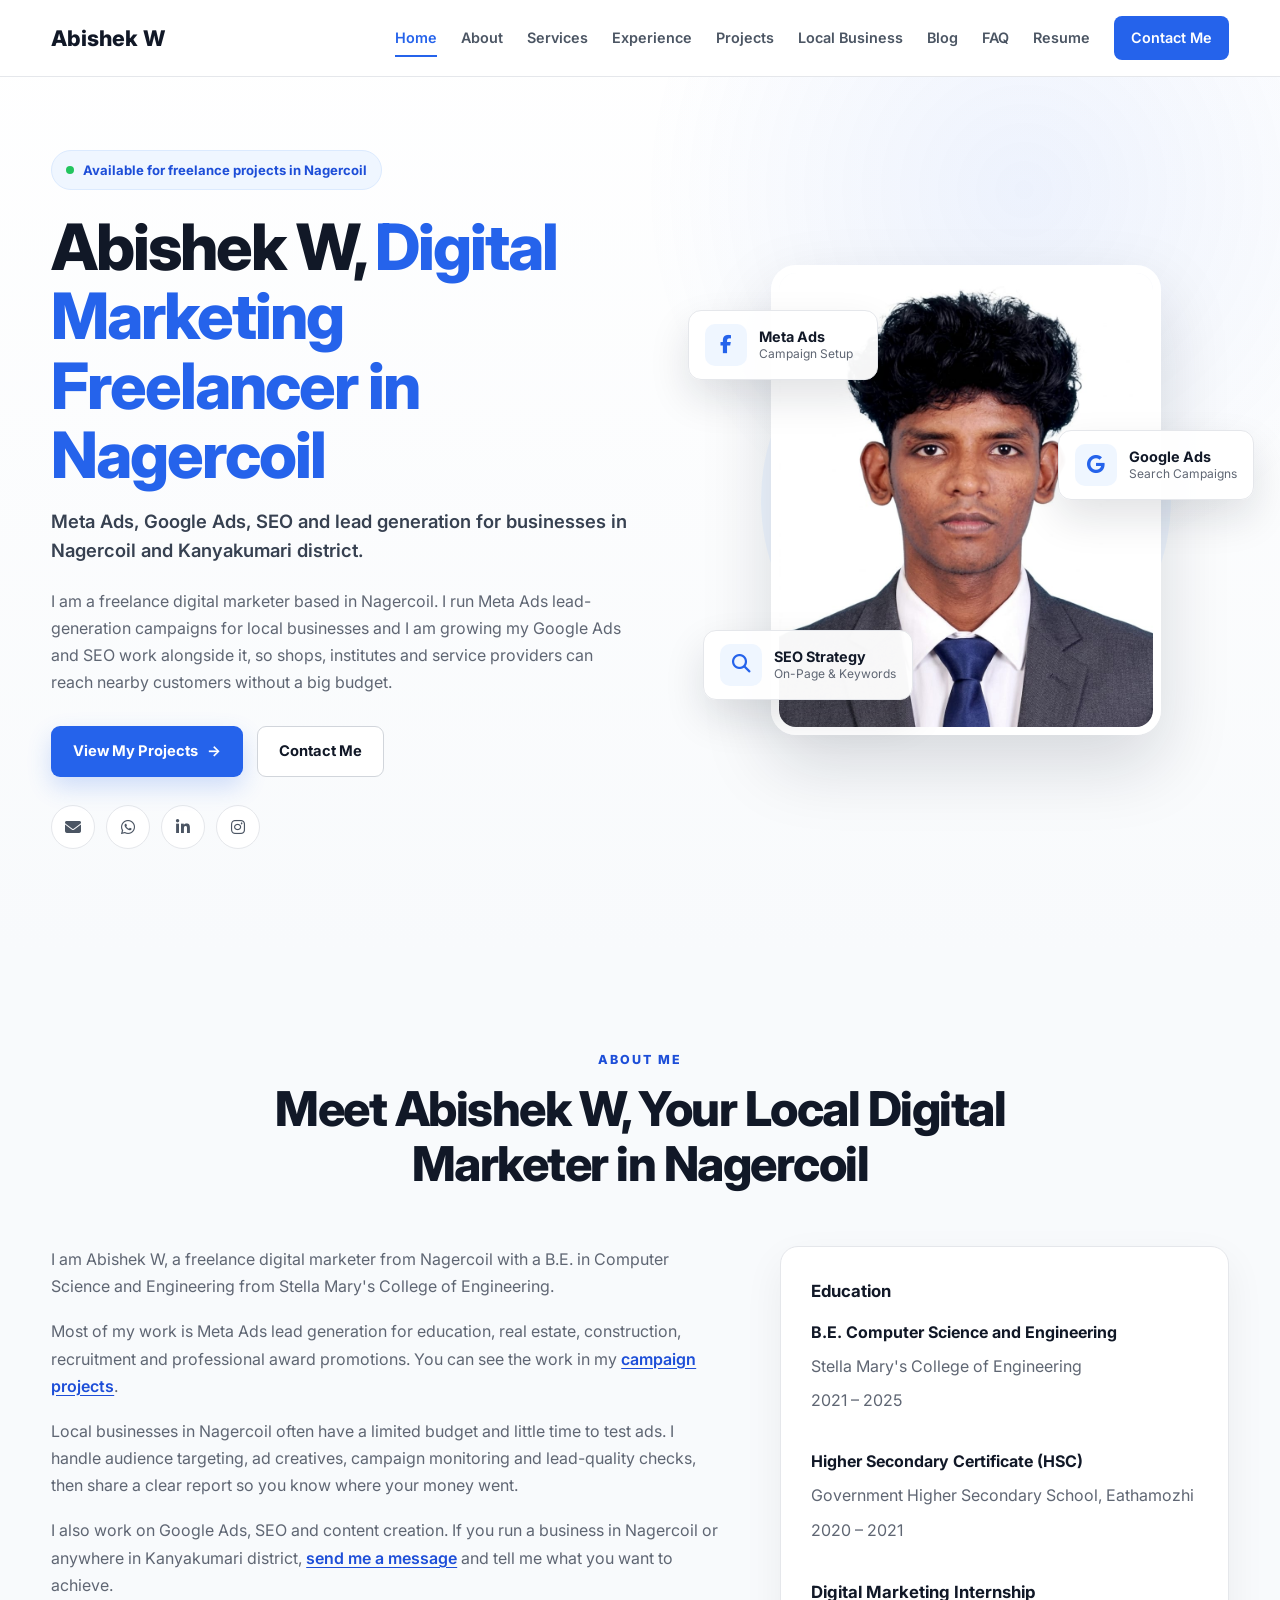
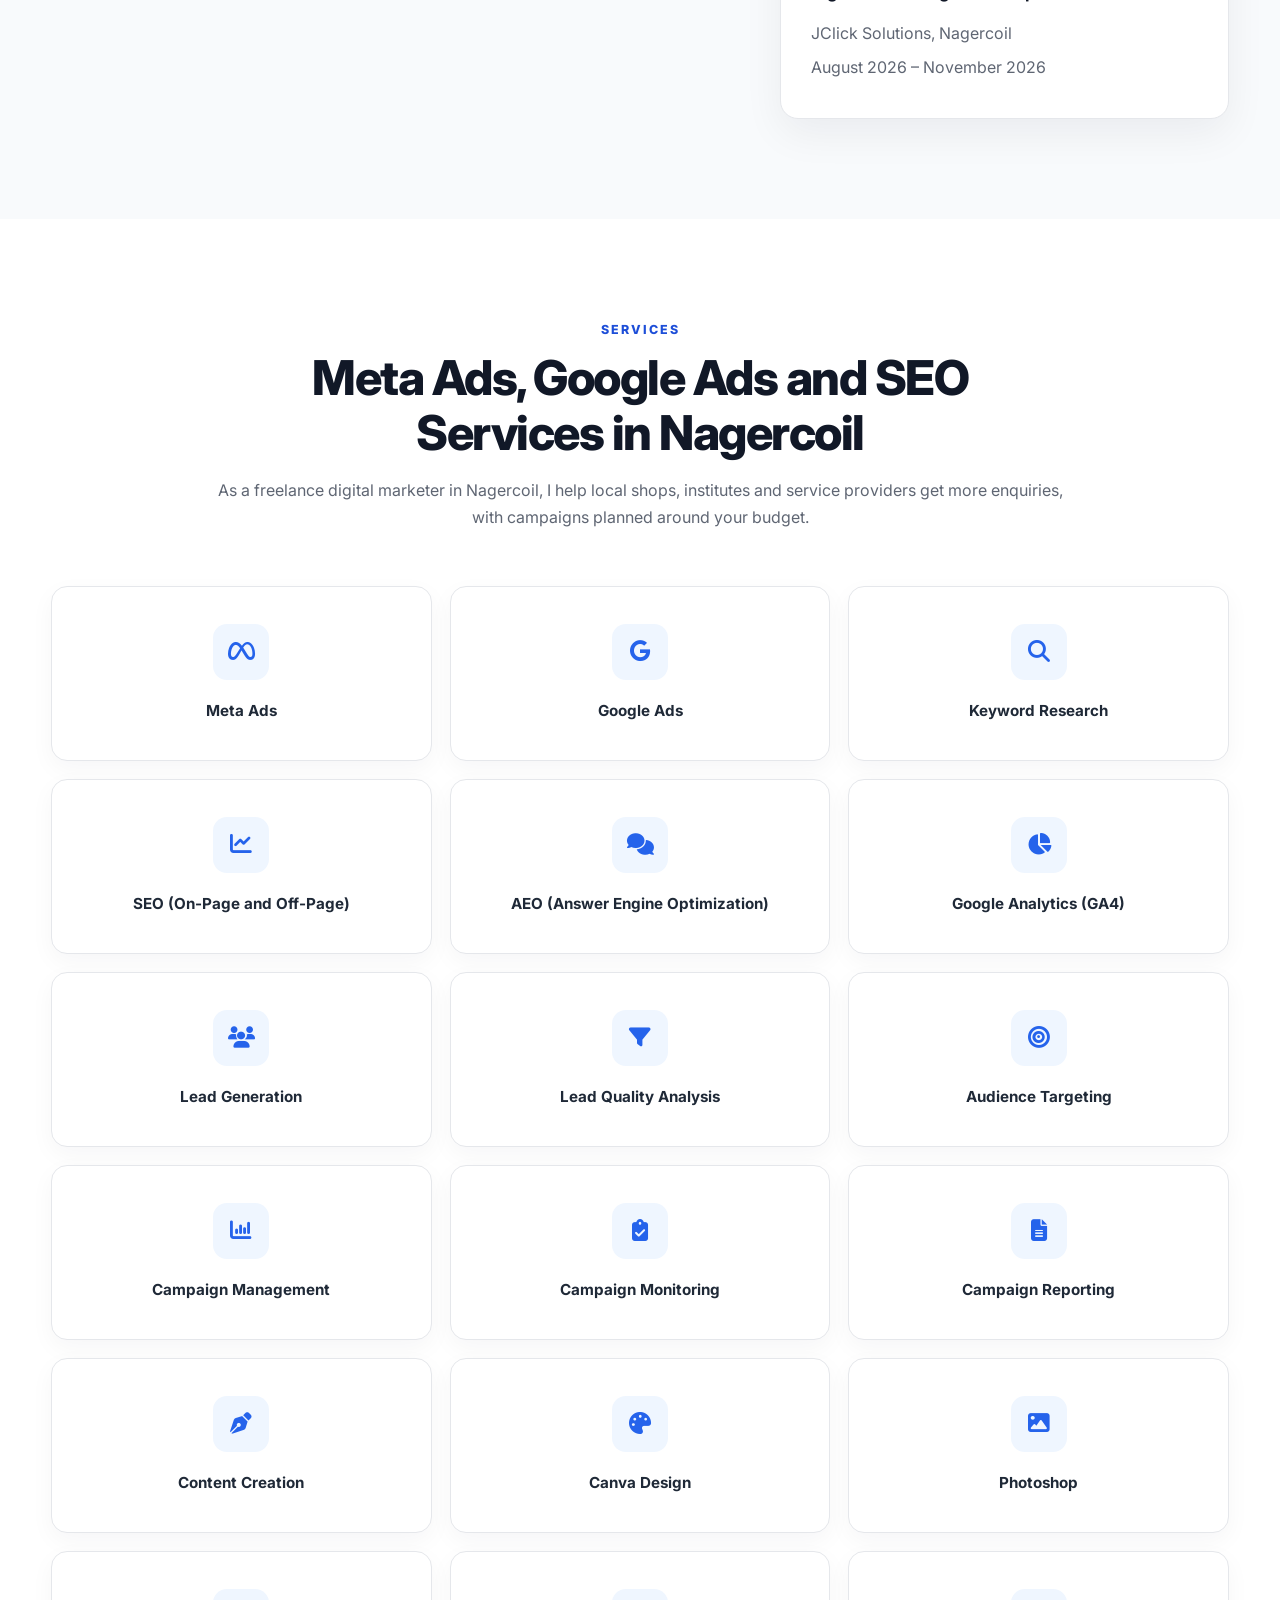
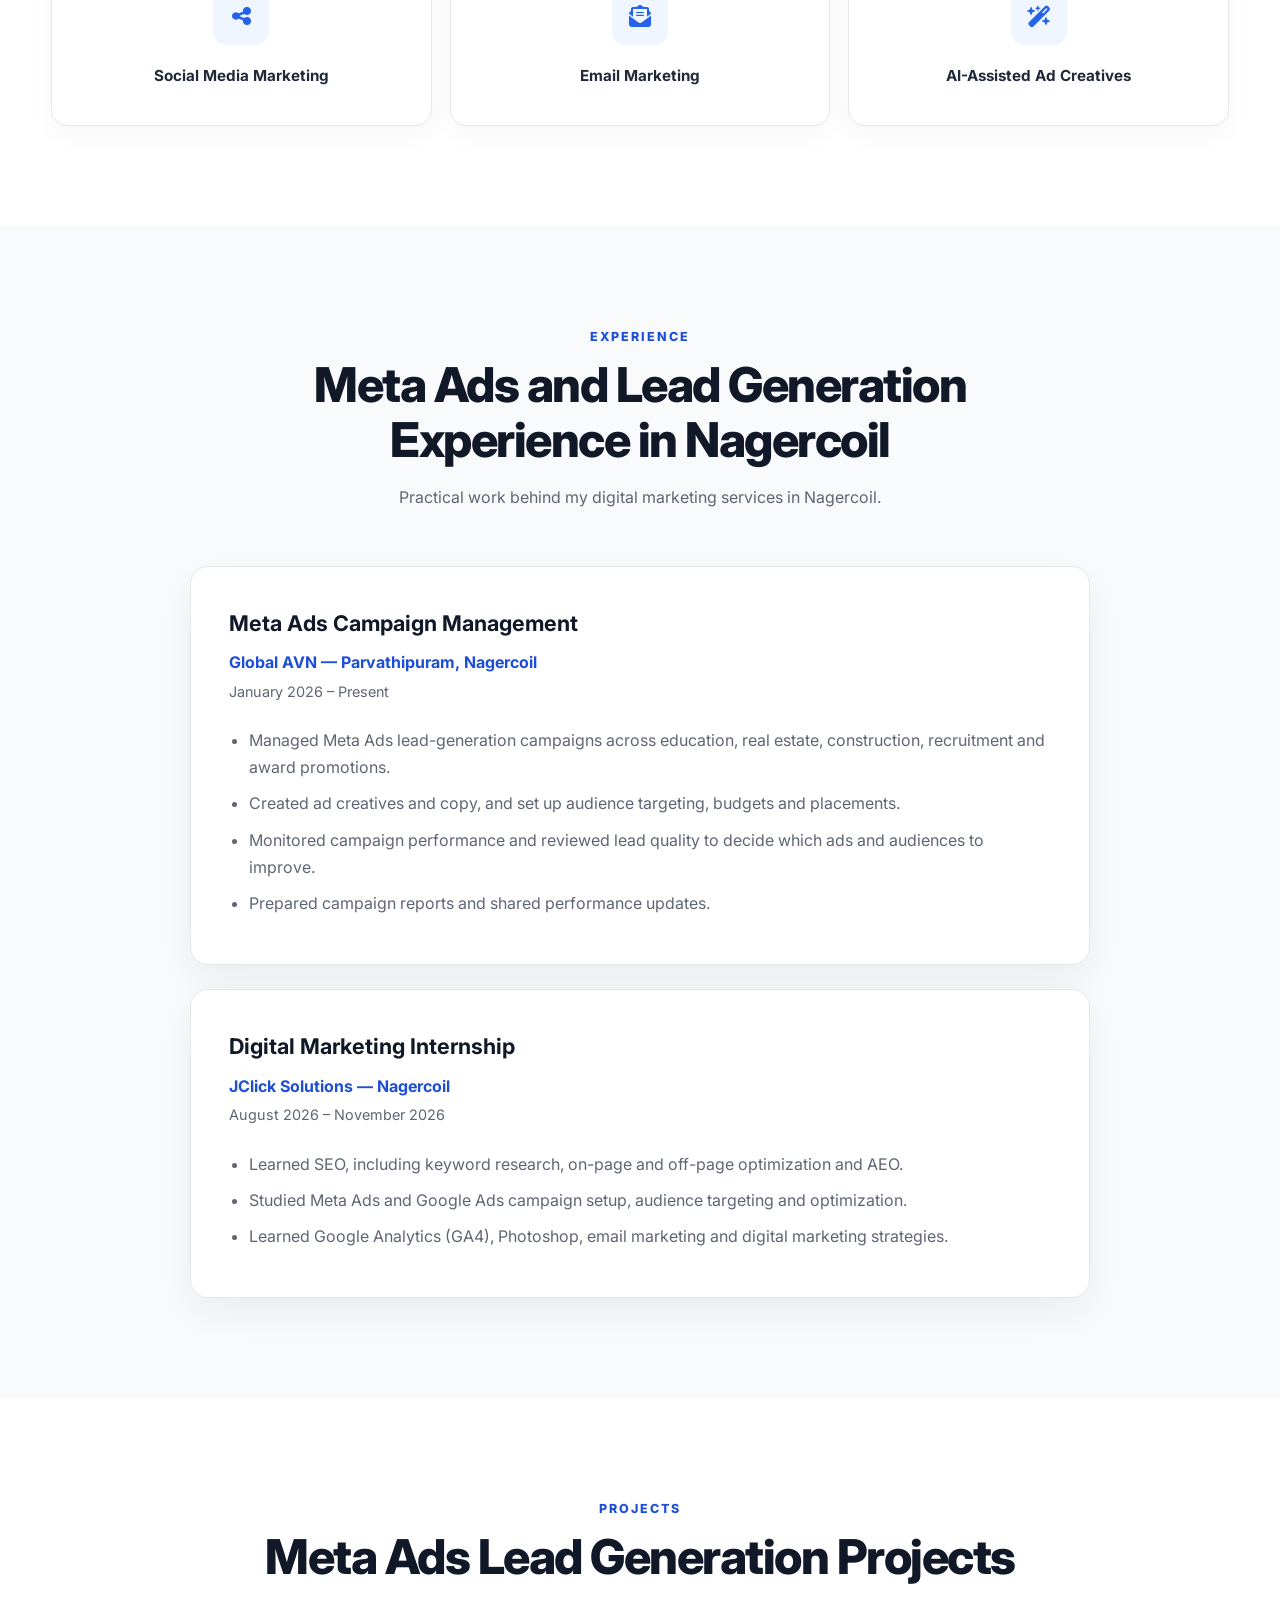
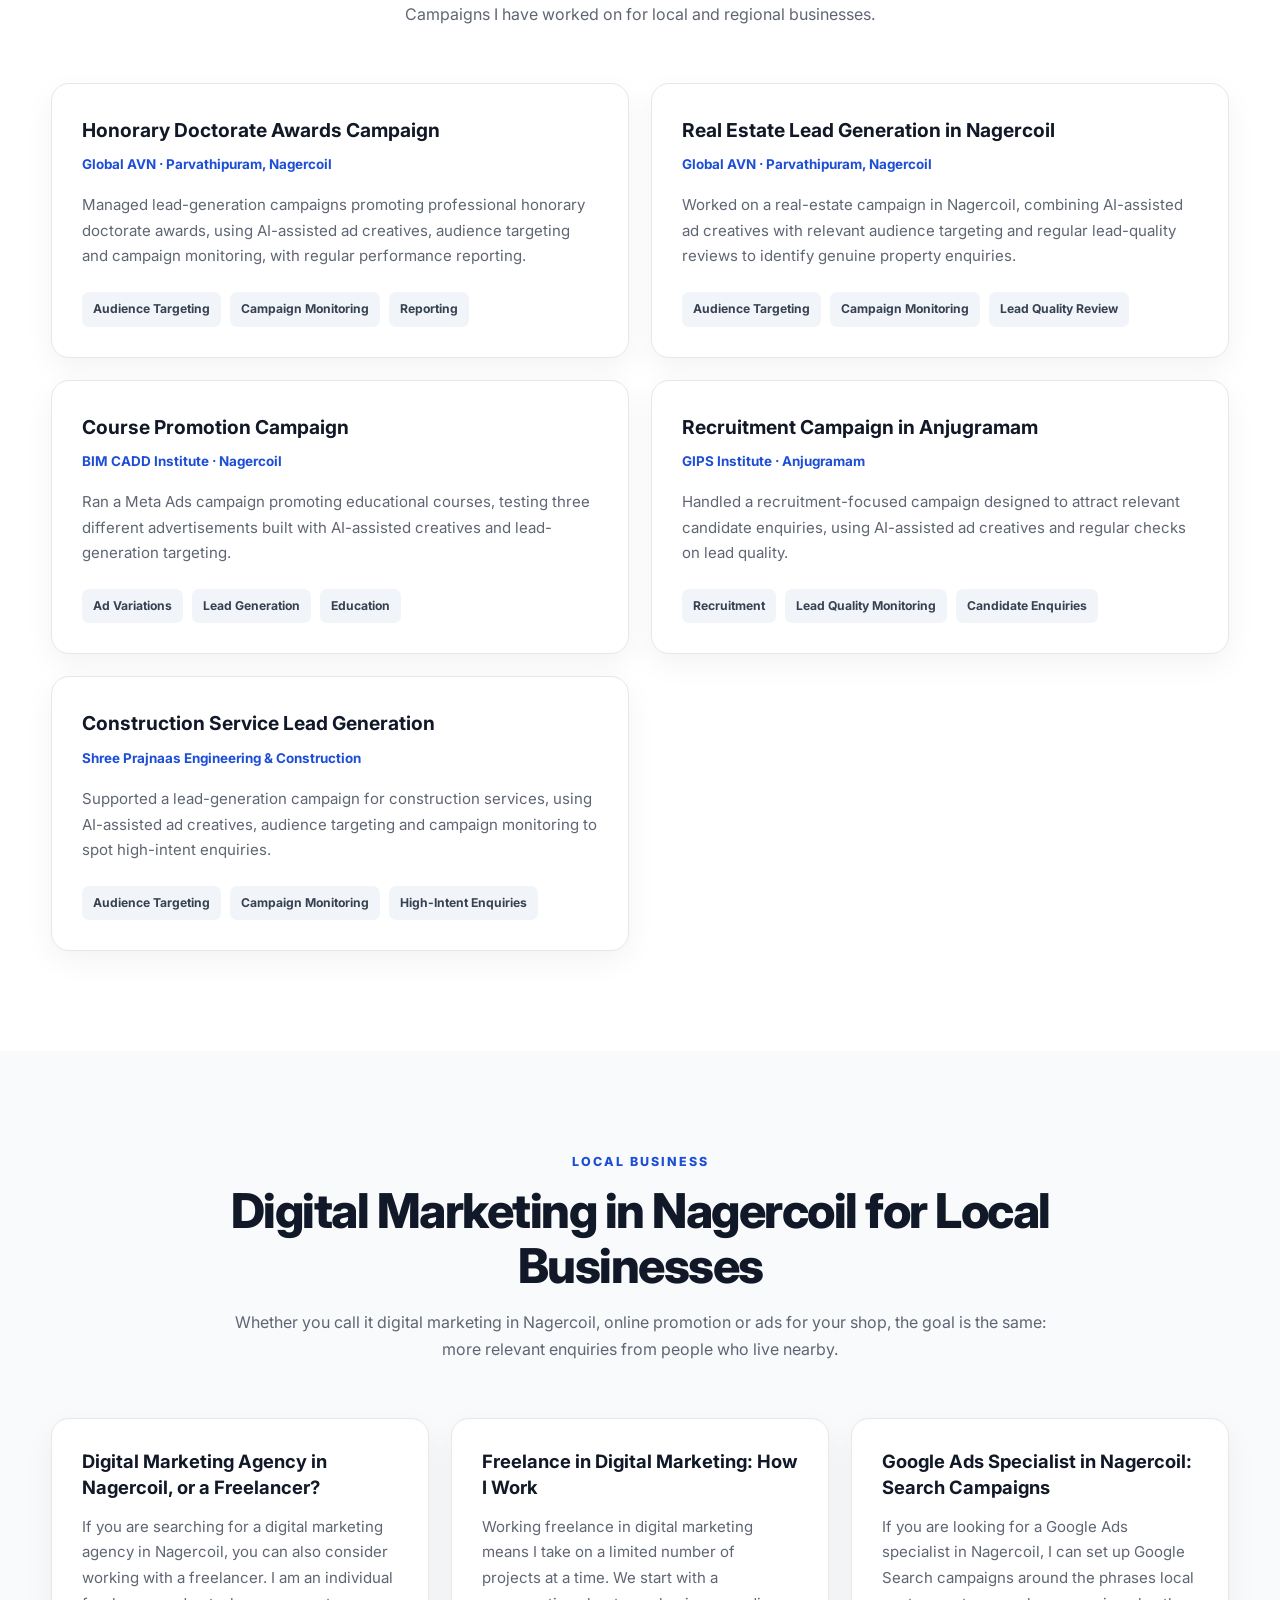
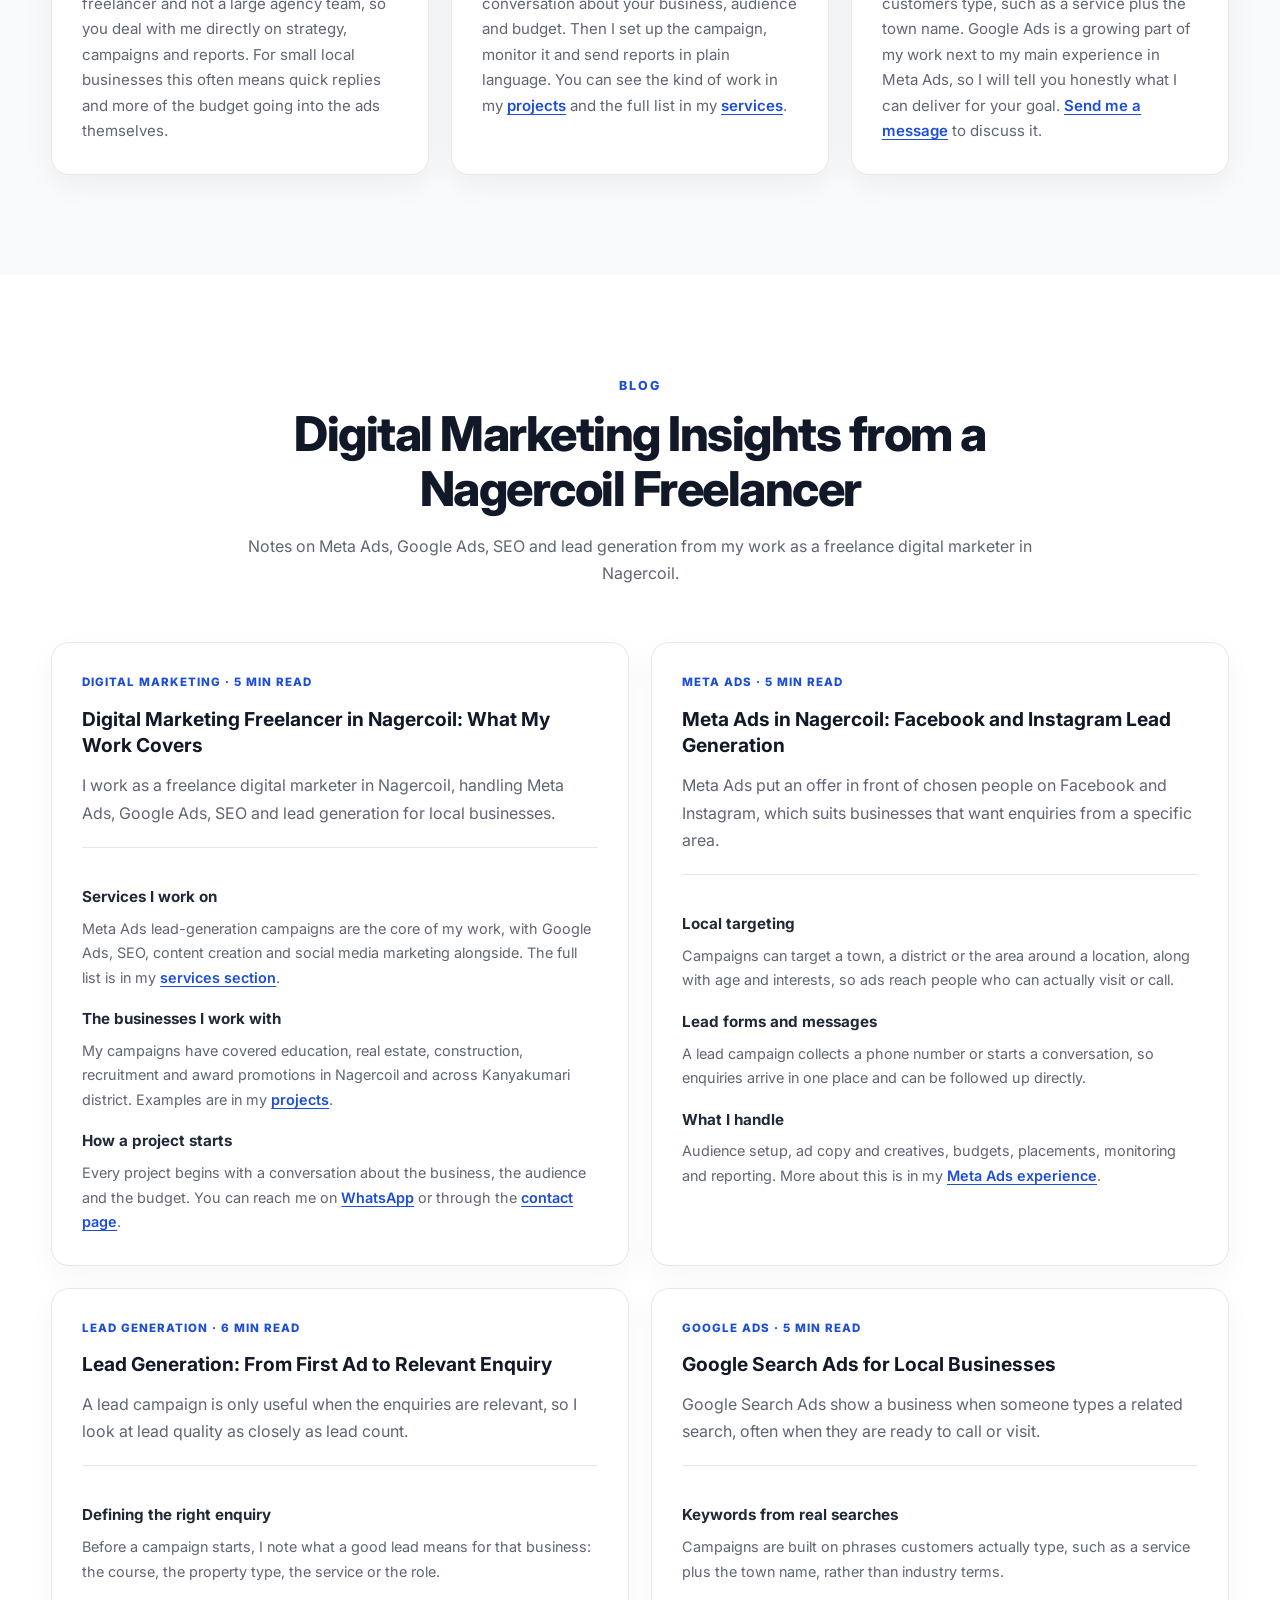
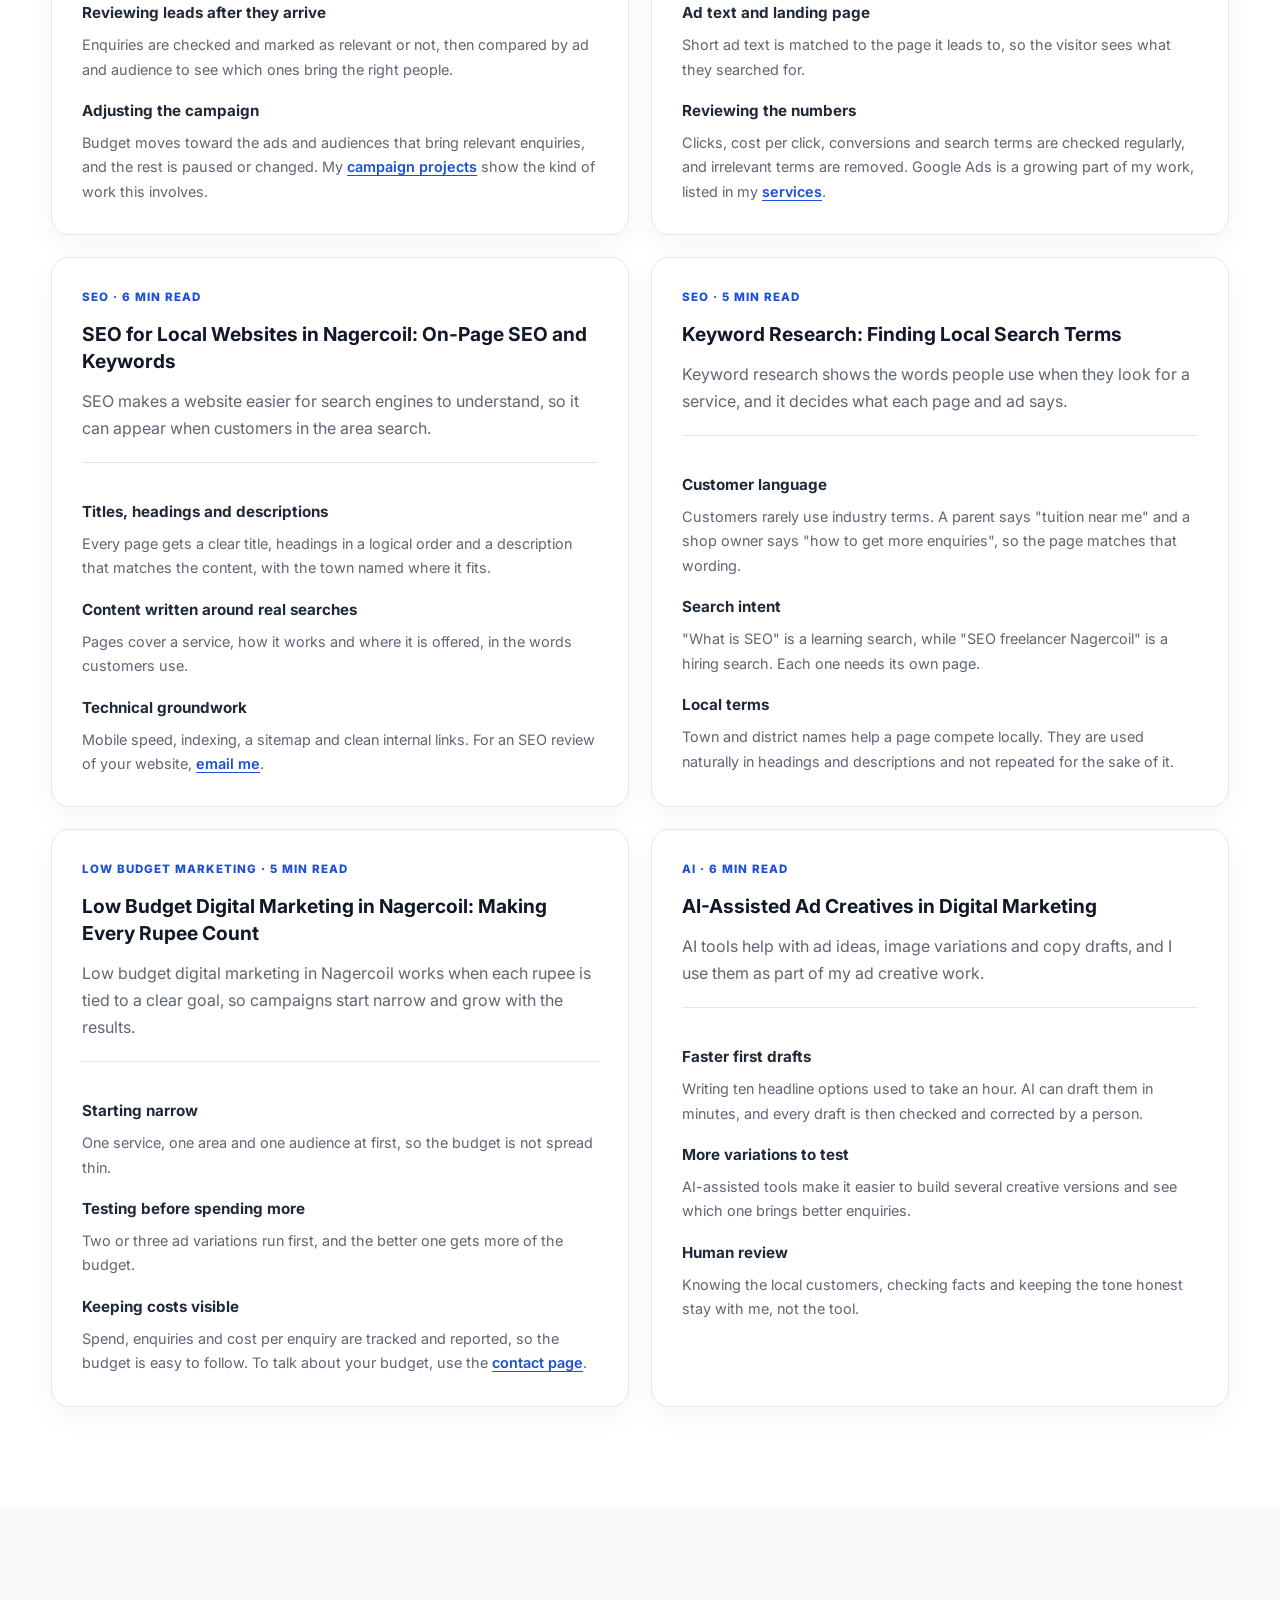
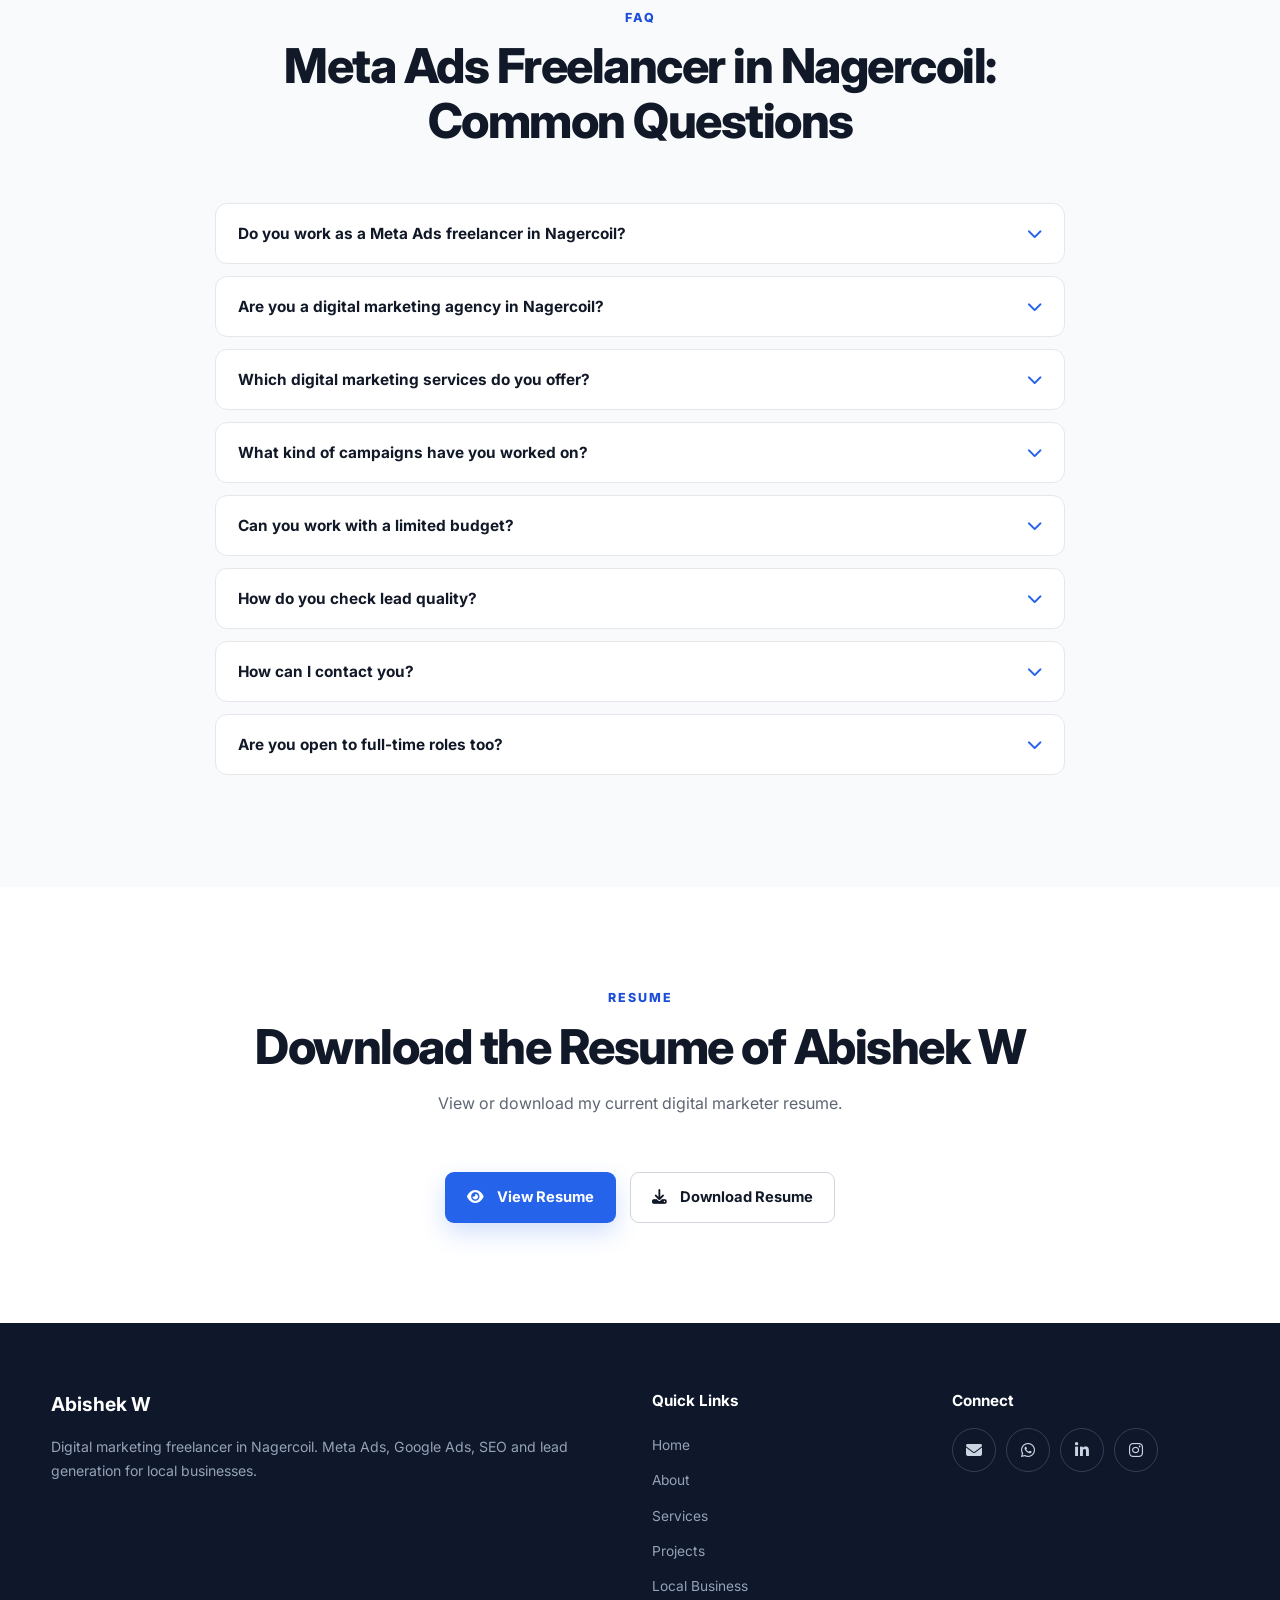
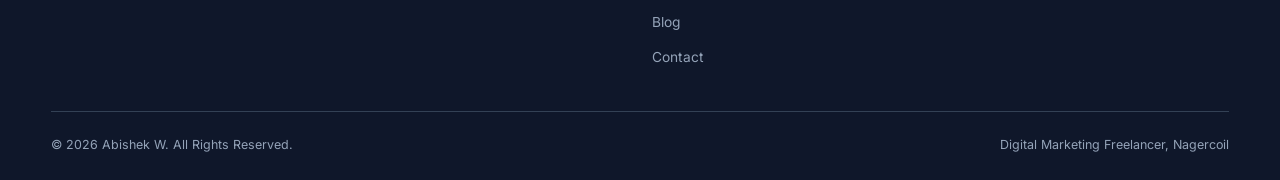
==== index.html @ 123b49e3 "Update index.html" ====
<!DOCTYPE html>
<html lang="en-IN">
<head>
<meta charset="UTF-8">
<meta name="viewport" content="width=device-width, initial-scale=1.0">

<!-- SEO -->
<title>Abishek W – Digital Marketing Freelancer in Nagercoil</title>
<meta name="description" content="Freelance digital marketer in Nagercoil. Meta Ads, Google Ads and SEO to get local businesses more leads on a small budget. WhatsApp +91 94892 40449.">
<meta name="author" content="Abishek W">
<meta name="robots" content="index, follow, max-image-preview:large">
<meta name="geo.region" content="IN-TN">
<meta name="geo.placename" content="Nagercoil">
<meta name="theme-color" content="#2563eb">
<link rel="canonical" href="https://abishekwabi.github.io/abishek-digital-marketer/">

<!-- Favicon -->
<link rel="icon" href="favicon.ico" sizes="48x48">
<link rel="icon" type="image/png" sizes="48x48" href="favicon-48x48.png">
<link rel="icon" type="image/png" sizes="192x192" href="favicon-192x192.png">
<link rel="icon" type="image/svg+xml" href="favicon.svg">
<link rel="apple-touch-icon" href="apple-touch-icon.png">

<!-- Open Graph / Twitter -->
<meta property="og:type" content="website">
<meta property="og:site_name" content="Abishek W – Digital Marketing Freelancer">
<meta property="og:locale" content="en_IN">
<meta property="og:title" content="Abishek W – Digital Marketing Freelancer in Nagercoil">
<meta property="og:description" content="Meta Ads, Google Ads and SEO for businesses in Nagercoil and Kanyakumari district.">
<meta property="og:url" content="https://abishekwabi.github.io/abishek-digital-marketer/">
<meta property="og:image" content="https://abishekwabi.github.io/abishek-digital-marketer/image.jpeg">
<meta property="og:image:alt" content="Abishek W, freelance digital marketer in Nagercoil">
<meta name="twitter:card" content="summary_large_image">
<meta name="twitter:title" content="Abishek W – Digital Marketing Freelancer in Nagercoil">
<meta name="twitter:description" content="Meta Ads, Google Ads and SEO for businesses in Nagercoil.">
<meta name="twitter:image" content="https://abishekwabi.github.io/abishek-digital-marketer/image.jpeg">

<!-- Performance: load the main (LCP) image early, connect to third-party hosts early -->
<link rel="preload" as="image" href="image.jpeg" fetchpriority="high">
<link rel="preconnect" href="https://fonts.googleapis.com">
<link rel="preconnect" href="https://fonts.gstatic.com" crossorigin>
<link rel="preconnect" href="https://cdnjs.cloudflare.com" crossorigin>
<link rel="preconnect" href="https://www.googletagmanager.com">

<!-- Main stylesheet -->
<link rel="stylesheet" href="style.css">

<!-- Google Fonts and icons: loaded without blocking the first paint -->
<link rel="stylesheet" href="https://fonts.googleapis.com/css2?family=Inter:wght@400;600;700;800&display=swap" media="print" onload="this.media='all'">
<link rel="stylesheet" href="https://cdnjs.cloudflare.com/ajax/libs/font-awesome/6.5.2/css/all.min.css" media="print" onload="this.media='all'">
<noscript>
  <link rel="stylesheet" href="https://fonts.googleapis.com/css2?family=Inter:wght@400;600;700;800&display=swap">
  <link rel="stylesheet" href="https://cdnjs.cloudflare.com/ajax/libs/font-awesome/6.5.2/css/all.min.css">
</noscript>

<!-- Structured Data -->
<script type="application/ld+json">
{
  "@context": "https://schema.org",
  "@graph": [
    {
      "@type": "WebSite",
      "@id": "https://abishekwabi.github.io/abishek-digital-marketer/#website",
      "url": "https://abishekwabi.github.io/abishek-digital-marketer/",
      "name": "Abishek W – Digital Marketing Freelancer",
      "inLanguage": "en-IN",
      "publisher": {"@id": "https://abishekwabi.github.io/abishek-digital-marketer/#person"}
    },
    {
      "@type": "WebPage",
      "@id": "https://abishekwabi.github.io/abishek-digital-marketer/#webpage",
      "url": "https://abishekwabi.github.io/abishek-digital-marketer/",
      "name": "Abishek W – Digital Marketing Freelancer in Nagercoil",
      "inLanguage": "en-IN",
      "isPartOf": {"@id": "https://abishekwabi.github.io/abishek-digital-marketer/#website"},
      "about": {"@id": "https://abishekwabi.github.io/abishek-digital-marketer/#service"},
      "primaryImageOfPage": {"@type": "ImageObject", "url": "https://abishekwabi.github.io/abishek-digital-marketer/image.jpeg"}
    },
    {
      "@type": "Person",
      "@id": "https://abishekwabi.github.io/abishek-digital-marketer/#person",
      "name": "Abishek W",
      "jobTitle": "Digital Marketing Freelancer",
      "url": "https://abishekwabi.github.io/abishek-digital-marketer/",
      "image": "https://abishekwabi.github.io/abishek-digital-marketer/image.jpeg",
      "email": "mailto:abishek1234ab@gmail.com",
      "telephone": "+919489240449",
      "knowsAbout": ["Meta Ads", "Google Ads", "SEO", "Lead generation", "Digital marketing"],
      "address": {"@type": "PostalAddress", "addressLocality": "Nagercoil", "addressRegion": "Tamil Nadu", "addressCountry": "IN"},
      "sameAs": ["https://www.linkedin.com/in/abishekw06/", "https://www.instagram.com/aa_bhee_/"]
    },
    {
      "@type": "ProfessionalService",
      "@id": "https://abishekwabi.github.io/abishek-digital-marketer/#service",
      "name": "Abishek W – Digital Marketing Freelancer",
      "url": "https://abishekwabi.github.io/abishek-digital-marketer/",
      "image": "https://abishekwabi.github.io/abishek-digital-marketer/image.jpeg",
      "telephone": "+919489240449",
      "email": "abishek1234ab@gmail.com",
      "description": "Freelance digital marketing in Nagercoil: Meta Ads, Google Ads, SEO and lead generation for local businesses.",
      "slogan": "Meta Ads, Google Ads and SEO for local businesses in Nagercoil",
      "address": {"@type": "PostalAddress", "addressLocality": "Nagercoil", "addressRegion": "Tamil Nadu", "addressCountry": "IN"},
      "areaServed": [{"@type": "City", "name": "Nagercoil"}, {"@type": "AdministrativeArea", "name": "Kanyakumari district"}],
      "founder": {"@id": "https://abishekwabi.github.io/abishek-digital-marketer/#person"}
    },
    {
      "@type": "FAQPage",
      "@id": "https://abishekwabi.github.io/abishek-digital-marketer/#faq",
      "mainEntity": [
        {"@type": "Question", "name": "Do you work as a Meta Ads freelancer in Nagercoil?", "acceptedAnswer": {"@type": "Answer", "text": "Yes. I am based in Nagercoil and take freelance Meta Ads projects, including lead-generation campaigns, from businesses in Nagercoil and across Kanyakumari district."}},
        {"@type": "Question", "name": "Are you a digital marketing agency in Nagercoil?", "acceptedAnswer": {"@type": "Answer", "text": "No, I am an individual freelancer. If you are comparing a digital marketing agency in Nagercoil with a freelancer, the main difference is that you work with me directly, from planning to reporting, and I plan campaigns around your budget."}},
        {"@type": "Question", "name": "Which digital marketing services do you offer?", "acceptedAnswer": {"@type": "Answer", "text": "I work on Meta Ads, Google Ads, SEO, lead generation, content creation and social media marketing, with my most hands-on experience in Meta Ads."}},
        {"@type": "Question", "name": "What kind of campaigns have you worked on?", "acceptedAnswer": {"@type": "Answer", "text": "I have managed Meta Ads lead-generation campaigns for education, real estate, construction, recruitment and award promotions."}},
        {"@type": "Question", "name": "Can you work with a limited budget?", "acceptedAnswer": {"@type": "Answer", "text": "Yes. I plan campaigns around the budget you have, test carefully and pause what does not work. Share your budget and I will tell you what is realistic."}},
        {"@type": "Question", "name": "How do you check lead quality?", "acceptedAnswer": {"@type": "Answer", "text": "I review enquiries after they come in and compare which ads and audiences brought relevant people, then adjust the campaign."}},
        {"@type": "Question", "name": "How can I contact you?", "acceptedAnswer": {"@type": "Answer", "text": "Use WhatsApp on +91 94892 40449, email abishek1234ab@gmail.com, or the contact page."}},
        {"@type": "Question", "name": "Are you open to full-time roles too?", "acceptedAnswer": {"@type": "Answer", "text": "Yes. Please use the contact page to talk about freelance projects or full-time digital marketing opportunities."}}
      ]
    }
  ]
}
</script>

<!-- Google Tag Manager -->
<script>(function(w,d,s,l,i){w[l]=w[l]||[];w[l].push({'gtm.start':
new Date().getTime(),event:'gtm.js'});var f=d.getElementsByTagName(s)[0],
j=d.createElement(s),dl=l!='dataLayer'?'&l='+l:'';j.async=true;j.src=
'https://www.googletagmanager.com/gtm.js?id='+i+dl;f.parentNode.insertBefore(j,f);
})(window,document,'script','dataLayer','GTM-KGVBVLHN');</script>
<!-- End Google Tag Manager -->

<!-- Google tag (gtag.js) -->
<script async src="https://www.googletagmanager.com/gtag/js?id=G-7HQLY4VYEZ"></script>
<script>
  window.dataLayer = window.dataLayer || [];
  function gtag(){dataLayer.push(arguments);}
  gtag('js', new Date());
  gtag('config', 'G-7HQLY4VYEZ');
</script>
</head>

<body class="no-js">
<!-- Google Tag Manager (noscript) -->
<noscript><iframe src="https://www.googletagmanager.com/ns.html?id=GTM-KGVBVLHN"
height="0" width="0" style="display:none;visibility:hidden"></iframe></noscript>
<!-- End Google Tag Manager (noscript) -->
<a class="skip-link" href="#main">Skip to main content</a>

<!-- NAVIGATION -->
<header class="navbar" id="navbar">
  <div class="container nav-container">
    <a href="#home" class="logo">Abishek W</a>
    <button class="menu-toggle" id="menuToggle" aria-label="Open menu" aria-expanded="false" aria-controls="navLinks">
      <i class="fa-solid fa-bars" aria-hidden="true"></i>
    </button>
    <nav class="nav-links" id="navLinks" aria-label="Main navigation">
      <a href="#home">Home</a>
      <a href="#about">About</a>
      <a href="#skills">Services</a>
      <a href="#experience">Experience</a>
      <a href="#projects">Projects</a>
      <a href="#local-marketing">Local Business</a>
      <a href="#blog">Blog</a>
      <a href="#faq">FAQ</a>
      <a href="#resume">Resume</a>
      <a href="contact.html" class="nav-contact">Contact Me</a>
    </nav>
  </div>
</header>

<main id="main">

<!-- HOME -->
<section class="hero" id="home">
  <div class="container hero-grid">
    <div class="hero-content">
      <div class="open-status">Available for freelance projects in Nagercoil</div>

      <h1 class="hero-title">Abishek W, <span class="blue">Digital Marketing Freelancer in Nagercoil</span></h1>

      <p class="hero-subtitle">Meta Ads, Google Ads, SEO and lead generation for businesses in Nagercoil and Kanyakumari district.</p>

      <p class="hero-description">
        I am a freelance digital marketer based in Nagercoil. I run Meta Ads lead-generation campaigns for local businesses and I am growing my Google Ads and SEO work alongside it, so shops, institutes and service providers can reach nearby customers without a big budget.
      </p>

      <div class="hero-buttons">
        <a href="#projects" class="btn btn-primary">View My Projects &nbsp; →</a>
        <a href="contact.html" class="btn btn-secondary">Contact Me</a>
      </div>

      <div class="social-links">
        <a href="mailto:abishek1234ab@gmail.com" aria-label="Email Abishek"><i class="fa-solid fa-envelope" aria-hidden="true"></i></a>
        <a href="https://wa.me/919489240449" target="_blank" rel="noopener" aria-label="WhatsApp Abishek"><i class="fa-brands fa-whatsapp" aria-hidden="true"></i></a>
        <a href="https://www.linkedin.com/in/abishekw06/" target="_blank" rel="noopener" aria-label="Abishek on LinkedIn"><i class="fa-brands fa-linkedin-in" aria-hidden="true"></i></a>
        <a href="https://www.instagram.com/aa_bhee_/" target="_blank" rel="noopener" aria-label="Abishek on Instagram"><i class="fa-brands fa-instagram" aria-hidden="true"></i></a>
      </div>
    </div>

    <div class="hero-visual">
      <img src="image.jpeg" alt="Abishek W, freelance digital marketer in Nagercoil" class="profile-image" width="390" height="470" fetchpriority="high" decoding="async">

      <div class="floating-card meta-card">
        <div class="floating-icon"><i class="fa-brands fa-facebook-f" aria-hidden="true"></i></div>
        <div class="floating-text"><strong>Meta Ads</strong><span>Campaign Setup</span></div>
      </div>
      <div class="floating-card google-card">
        <div class="floating-icon"><i class="fa-brands fa-google" aria-hidden="true"></i></div>
        <div class="floating-text"><strong>Google Ads</strong><span>Search Campaigns</span></div>
      </div>
      <div class="floating-card seo-card">
        <div class="floating-icon"><i class="fa-solid fa-magnifying-glass" aria-hidden="true"></i></div>
        <div class="floating-text"><strong>SEO Strategy</strong><span>On-Page &amp; Keywords</span></div>
      </div>
    </div>
  </div>
</section>

<!-- ABOUT -->
<section id="about">
  <div class="container reveal">
    <div class="section-heading">
      <div class="section-label">About Me</div>
      <h2>Meet Abishek W, Your Local Digital Marketer in Nagercoil</h2>
    </div>

    <div class="about-grid">
      <div class="about-content">
        <p>I am Abishek W, a freelance digital marketer from Nagercoil with a B.E. in Computer Science and Engineering from Stella Mary's College of Engineering.</p>
        <p>Most of my work is Meta Ads lead generation for education, real estate, construction, recruitment and professional award promotions. You can see the work in my <a href="#projects">campaign projects</a>.</p>
        <p>Local businesses in Nagercoil often have a limited budget and little time to test ads. I handle audience targeting, ad creatives, campaign monitoring and lead-quality checks, then share a clear report so you know where your money went.</p>
        <p>I also work on Google Ads, SEO and content creation. If you run a business in Nagercoil or anywhere in Kanyakumari district, <a href="contact.html">send me a message</a> and tell me what you want to achieve.</p>
      </div>

      <div class="education-card">
        <h3>Education</h3>
        <p><strong>B.E. Computer Science and Engineering</strong></p>
        <p>Stella Mary's College of Engineering</p>
        <p>2021 – 2025</p>
        <br>
        <p><strong>Higher Secondary Certificate (HSC)</strong></p>
        <p>Government Higher Secondary School, Eathamozhi</p>
        <p>2020 – 2021</p>
        <br>
        <h3>Digital Marketing Internship</h3>
        <p>JClick Solutions, Nagercoil</p>
        <p>August 2026 – November 2026</p>
      </div>
    </div>
  </div>
</section>

<!-- SERVICES / SKILLS -->
<section id="skills">
  <div class="container reveal">
    <div class="section-heading">
      <div class="section-label">Services</div>
      <h2>Meta Ads, Google Ads and SEO Services in Nagercoil</h2>
      <p>As a freelance digital marketer in Nagercoil, I help local shops, institutes and service providers get more enquiries, with campaigns planned around your budget.</p>
    </div>

    <div class="skills-grid">
      <div class="skill-card"><div class="skill-icon"><i class="fa-brands fa-meta" aria-hidden="true"></i></div><h3>Meta Ads</h3></div>
      <div class="skill-card"><div class="skill-icon"><i class="fa-brands fa-google" aria-hidden="true"></i></div><h3>Google Ads</h3></div>
      <div class="skill-card"><div class="skill-icon"><i class="fa-solid fa-magnifying-glass" aria-hidden="true"></i></div><h3>Keyword Research</h3></div>
      <div class="skill-card"><div class="skill-icon"><i class="fa-solid fa-chart-line" aria-hidden="true"></i></div><h3>SEO (On-Page and Off-Page)</h3></div>
      <div class="skill-card"><div class="skill-icon"><i class="fa-solid fa-comments" aria-hidden="true"></i></div><h3>AEO (Answer Engine Optimization)</h3></div>
      <div class="skill-card"><div class="skill-icon"><i class="fa-solid fa-chart-pie" aria-hidden="true"></i></div><h3>Google Analytics (GA4)</h3></div>
      <div class="skill-card"><div class="skill-icon"><i class="fa-solid fa-users" aria-hidden="true"></i></div><h3>Lead Generation</h3></div>
      <div class="skill-card"><div class="skill-icon"><i class="fa-solid fa-filter" aria-hidden="true"></i></div><h3>Lead Quality Analysis</h3></div>
      <div class="skill-card"><div class="skill-icon"><i class="fa-solid fa-bullseye" aria-hidden="true"></i></div><h3>Audience Targeting</h3></div>
      <div class="skill-card"><div class="skill-icon"><i class="fa-solid fa-chart-column" aria-hidden="true"></i></div><h3>Campaign Management</h3></div>
      <div class="skill-card"><div class="skill-icon"><i class="fa-solid fa-clipboard-check" aria-hidden="true"></i></div><h3>Campaign Monitoring</h3></div>
      <div class="skill-card"><div class="skill-icon"><i class="fa-solid fa-file-lines" aria-hidden="true"></i></div><h3>Campaign Reporting</h3></div>
      <div class="skill-card"><div class="skill-icon"><i class="fa-solid fa-pen-nib" aria-hidden="true"></i></div><h3>Content Creation</h3></div>
      <div class="skill-card"><div class="skill-icon"><i class="fa-solid fa-palette" aria-hidden="true"></i></div><h3>Canva Design</h3></div>
      <div class="skill-card"><div class="skill-icon"><i class="fa-solid fa-image" aria-hidden="true"></i></div><h3>Photoshop</h3></div>
      <div class="skill-card"><div class="skill-icon"><i class="fa-solid fa-share-nodes" aria-hidden="true"></i></div><h3>Social Media Marketing</h3></div>
      <div class="skill-card"><div class="skill-icon"><i class="fa-solid fa-envelope-open-text" aria-hidden="true"></i></div><h3>Email Marketing</h3></div>
      <div class="skill-card"><div class="skill-icon"><i class="fa-solid fa-wand-magic-sparkles" aria-hidden="true"></i></div><h3>AI-Assisted Ad Creatives</h3></div>
    </div>
  </div>
</section>

<!-- EXPERIENCE -->
<section id="experience">
  <div class="container reveal">
    <div class="section-heading">
      <div class="section-label">Experience</div>
      <h2>Meta Ads and Lead Generation Experience in Nagercoil</h2>
      <p>Practical work behind my digital marketing services in Nagercoil.</p>
    </div>

    <div class="experience-card">
      <h3>Meta Ads Campaign Management</h3>
      <div class="company">Global AVN — Parvathipuram, Nagercoil</div>
      <div class="date">January 2026 – Present</div>
      <ul>
        <li>Managed Meta Ads lead-generation campaigns across education, real estate, construction, recruitment and award promotions.</li>
        <li>Created ad creatives and copy, and set up audience targeting, budgets and placements.</li>
        <li>Monitored campaign performance and reviewed lead quality to decide which ads and audiences to improve.</li>
        <li>Prepared campaign reports and shared performance updates.</li>
      </ul>
    </div>

    <div class="experience-card">
      <h3>Digital Marketing Internship</h3>
      <div class="company">JClick Solutions — Nagercoil</div>
      <div class="date">August 2026 – November 2026</div>
      <ul>
        <li>Learned SEO, including keyword research, on-page and off-page optimization and AEO.</li>
        <li>Studied Meta Ads and Google Ads campaign setup, audience targeting and optimization.</li>
        <li>Learned Google Analytics (GA4), Photoshop, email marketing and digital marketing strategies.</li>
      </ul>
    </div>
  </div>
</section>

<!-- PROJECTS -->
<section id="projects">
  <div class="container reveal">
    <div class="section-heading">
      <div class="section-label">Projects</div>
      <h2>Meta Ads Lead Generation Projects</h2>
      <p>Campaigns I have worked on for local and regional businesses.</p>
    </div>

    <div class="projects-grid">

      <article class="project-card">
        <h3>Honorary Doctorate Awards Campaign</h3>
        <div class="project-location">Global AVN · Parvathipuram, Nagercoil</div>
        <p>Managed lead-generation campaigns promoting professional honorary doctorate awards, using AI-assisted ad creatives, audience targeting and campaign monitoring, with regular performance reporting.</p>
        <div class="project-stats">
          <span class="stat">Audience Targeting</span>
          <span class="stat">Campaign Monitoring</span>
          <span class="stat">Reporting</span>
        </div>
      </article>

      <article class="project-card">
        <h3>Real Estate Lead Generation in Nagercoil</h3>
        <div class="project-location">Global AVN · Parvathipuram, Nagercoil</div>
        <p>Worked on a real-estate campaign in Nagercoil, combining AI-assisted ad creatives with relevant audience targeting and regular lead-quality reviews to identify genuine property enquiries.</p>
        <div class="project-stats">
          <span class="stat">Audience Targeting</span>
          <span class="stat">Campaign Monitoring</span>
          <span class="stat">Lead Quality Review</span>
        </div>
      </article>

      <article class="project-card">
        <h3>Course Promotion Campaign</h3>
        <div class="project-location">BIM CADD Institute · Nagercoil</div>
        <p>Ran a Meta Ads campaign promoting educational courses, testing three different advertisements built with AI-assisted creatives and lead-generation targeting.</p>
        <div class="project-stats">
          <span class="stat">Ad Variations</span>
          <span class="stat">Lead Generation</span>
          <span class="stat">Education</span>
        </div>
      </article>

      <article class="project-card">
        <h3>Recruitment Campaign in Anjugramam</h3>
        <div class="project-location">GIPS Institute · Anjugramam</div>
        <p>Handled a recruitment-focused campaign designed to attract relevant candidate enquiries, using AI-assisted ad creatives and regular checks on lead quality.</p>
        <div class="project-stats">
          <span class="stat">Recruitment</span>
          <span class="stat">Lead Quality Monitoring</span>
          <span class="stat">Candidate Enquiries</span>
        </div>
      </article>

      <article class="project-card">
        <h3>Construction Service Lead Generation</h3>
        <div class="project-location">Shree Prajnaas Engineering &amp; Construction</div>
        <p>Supported a lead-generation campaign for construction services, using AI-assisted ad creatives, audience targeting and campaign monitoring to spot high-intent enquiries.</p>
        <div class="project-stats">
          <span class="stat">Audience Targeting</span>
          <span class="stat">Campaign Monitoring</span>
          <span class="stat">High-Intent Enquiries</span>
        </div>
      </article>

    </div>
  </div>
</section>

<!-- LOCAL DIGITAL MARKETING -->
<section id="local-marketing">
  <div class="container reveal">
    <div class="section-heading">
      <div class="section-label">Local Business</div>
      <h2>Digital Marketing in Nagercoil for Local Businesses</h2>
      <p>Whether you call it digital marketing in Nagercoil, online promotion or ads for your shop, the goal is the same: more relevant enquiries from people who live nearby.</p>
    </div>

    <div class="info-grid">

      <article class="info-card">
        <h3>Digital Marketing Agency in Nagercoil, or a Freelancer?</h3>
        <p>If you are searching for a digital marketing agency in Nagercoil, you can also consider working with a freelancer. I am an individual freelancer and not a large agency team, so you deal with me directly on strategy, campaigns and reports. For small local businesses this often means quick replies and more of the budget going into the ads themselves.</p>
      </article>

      <article class="info-card">
        <h3>Freelance in Digital Marketing: How I Work</h3>
        <p>Working freelance in digital marketing means I take on a limited number of projects at a time. We start with a conversation about your business, audience and budget. Then I set up the campaign, monitor it and send reports in plain language. You can see the kind of work in my <a href="#projects">projects</a> and the full list in my <a href="#skills">services</a>.</p>
      </article>

      <article class="info-card">
        <h3>Google Ads Specialist in Nagercoil: Search Campaigns</h3>
        <p>If you are looking for a Google Ads specialist in Nagercoil, I can set up Google Search campaigns around the phrases local customers type, such as a service plus the town name. Google Ads is a growing part of my work next to my main experience in Meta Ads, so I will tell you honestly what I can deliver for your goal. <a href="contact.html">Send me a message</a> to discuss it.</p>
      </article>

    </div>
  </div>
</section>

<!-- BLOG -->
<section id="blog">
  <div class="container reveal">
    <div class="section-heading">
      <div class="section-label">Blog</div>
      <h2>Digital Marketing Insights from a Nagercoil Freelancer</h2>
      <p>Notes on Meta Ads, Google Ads, SEO and lead generation from my work as a freelance digital marketer in Nagercoil.</p>
    </div>

    <div class="blog-grid">

      <article class="blog-card">
        <div class="blog-meta">DIGITAL MARKETING · 5 MIN READ</div>
        <h3>Digital Marketing Freelancer in Nagercoil: What My Work Covers</h3>
        <p>I work as a freelance digital marketer in Nagercoil, handling Meta Ads, Google Ads, SEO and lead generation for local businesses.</p>
        <div class="blog-content">
          <h4>Services I work on</h4>
          <p>Meta Ads lead-generation campaigns are the core of my work, with Google Ads, SEO, content creation and social media marketing alongside. The full list is in my <a href="#skills">services section</a>.</p>
          <h4>The businesses I work with</h4>
          <p>My campaigns have covered education, real estate, construction, recruitment and award promotions in Nagercoil and across Kanyakumari district. Examples are in my <a href="#projects">projects</a>.</p>
          <h4>How a project starts</h4>
          <p>Every project begins with a conversation about the business, the audience and the budget. You can reach me on <a href="https://wa.me/919489240449" target="_blank" rel="noopener">WhatsApp</a> or through the <a href="contact.html">contact page</a>.</p>
        </div>
      </article>

      <article class="blog-card">
        <div class="blog-meta">META ADS · 5 MIN READ</div>
        <h3>Meta Ads in Nagercoil: Facebook and Instagram Lead Generation</h3>
        <p>Meta Ads put an offer in front of chosen people on Facebook and Instagram, which suits businesses that want enquiries from a specific area.</p>
        <div class="blog-content">
          <h4>Local targeting</h4>
          <p>Campaigns can target a town, a district or the area around a location, along with age and interests, so ads reach people who can actually visit or call.</p>
          <h4>Lead forms and messages</h4>
          <p>A lead campaign collects a phone number or starts a conversation, so enquiries arrive in one place and can be followed up directly.</p>
          <h4>What I handle</h4>
          <p>Audience setup, ad copy and creatives, budgets, placements, monitoring and reporting. More about this is in my <a href="#experience">Meta Ads experience</a>.</p>
        </div>
      </article>

      <article class="blog-card">
        <div class="blog-meta">LEAD GENERATION · 6 MIN READ</div>
        <h3>Lead Generation: From First Ad to Relevant Enquiry</h3>
        <p>A lead campaign is only useful when the enquiries are relevant, so I look at lead quality as closely as lead count.</p>
        <div class="blog-content">
          <h4>Defining the right enquiry</h4>
          <p>Before a campaign starts, I note what a good lead means for that business: the course, the property type, the service or the role.</p>
          <h4>Reviewing leads after they arrive</h4>
          <p>Enquiries are checked and marked as relevant or not, then compared by ad and audience to see which ones bring the right people.</p>
          <h4>Adjusting the campaign</h4>
          <p>Budget moves toward the ads and audiences that bring relevant enquiries, and the rest is paused or changed. My <a href="#projects">campaign projects</a> show the kind of work this involves.</p>
        </div>
      </article>

      <article class="blog-card">
        <div class="blog-meta">GOOGLE ADS · 5 MIN READ</div>
        <h3>Google Search Ads for Local Businesses</h3>
        <p>Google Search Ads show a business when someone types a related search, often when they are ready to call or visit.</p>
        <div class="blog-content">
          <h4>Keywords from real searches</h4>
          <p>Campaigns are built on phrases customers actually type, such as a service plus the town name, rather than industry terms.</p>
          <h4>Ad text and landing page</h4>
          <p>Short ad text is matched to the page it leads to, so the visitor sees what they searched for.</p>
          <h4>Reviewing the numbers</h4>
          <p>Clicks, cost per click, conversions and search terms are checked regularly, and irrelevant terms are removed. Google Ads is a growing part of my work, listed in my <a href="#skills">services</a>.</p>
        </div>
      </article>

      <article class="blog-card">
        <div class="blog-meta">SEO · 6 MIN READ</div>
        <h3>SEO for Local Websites in Nagercoil: On-Page SEO and Keywords</h3>
        <p>SEO makes a website easier for search engines to understand, so it can appear when customers in the area search.</p>
        <div class="blog-content">
          <h4>Titles, headings and descriptions</h4>
          <p>Every page gets a clear title, headings in a logical order and a description that matches the content, with the town named where it fits.</p>
          <h4>Content written around real searches</h4>
          <p>Pages cover a service, how it works and where it is offered, in the words customers use.</p>
          <h4>Technical groundwork</h4>
          <p>Mobile speed, indexing, a sitemap and clean internal links. For an SEO review of your website, <a href="mailto:abishek1234ab@gmail.com">email me</a>.</p>
        </div>
      </article>

      <article class="blog-card">
        <div class="blog-meta">SEO · 5 MIN READ</div>
        <h3>Keyword Research: Finding Local Search Terms</h3>
        <p>Keyword research shows the words people use when they look for a service, and it decides what each page and ad says.</p>
        <div class="blog-content">
          <h4>Customer language</h4>
          <p>Customers rarely use industry terms. A parent says "tuition near me" and a shop owner says "how to get more enquiries", so the page matches that wording.</p>
          <h4>Search intent</h4>
          <p>"What is SEO" is a learning search, while "SEO freelancer Nagercoil" is a hiring search. Each one needs its own page.</p>
          <h4>Local terms</h4>
          <p>Town and district names help a page compete locally. They are used naturally in headings and descriptions and not repeated for the sake of it.</p>
        </div>
      </article>

      <article class="blog-card">
        <div class="blog-meta">LOW BUDGET MARKETING · 5 MIN READ</div>
        <h3>Low Budget Digital Marketing in Nagercoil: Making Every Rupee Count</h3>
        <p>Low budget digital marketing in Nagercoil works when each rupee is tied to a clear goal, so campaigns start narrow and grow with the results.</p>
        <div class="blog-content">
          <h4>Starting narrow</h4>
          <p>One service, one area and one audience at first, so the budget is not spread thin.</p>
          <h4>Testing before spending more</h4>
          <p>Two or three ad variations run first, and the better one gets more of the budget.</p>
          <h4>Keeping costs visible</h4>
          <p>Spend, enquiries and cost per enquiry are tracked and reported, so the budget is easy to follow. To talk about your budget, use the <a href="contact.html">contact page</a>.</p>
        </div>
      </article>

      <article class="blog-card">
        <div class="blog-meta">AI · 6 MIN READ</div>
        <h3>AI-Assisted Ad Creatives in Digital Marketing</h3>
        <p>AI tools help with ad ideas, image variations and copy drafts, and I use them as part of my ad creative work.</p>
        <div class="blog-content">
          <h4>Faster first drafts</h4>
          <p>Writing ten headline options used to take an hour. AI can draft them in minutes, and every draft is then checked and corrected by a person.</p>
          <h4>More variations to test</h4>
          <p>AI-assisted tools make it easier to build several creative versions and see which one brings better enquiries.</p>
          <h4>Human review</h4>
          <p>Knowing the local customers, checking facts and keeping the tone honest stay with me, not the tool.</p>
        </div>
      </article>

    </div>
  </div>
</section>

<!-- FAQ -->
<section id="faq">
  <div class="container reveal">
    <div class="section-heading">
      <div class="section-label">FAQ</div>
      <h2>Meta Ads Freelancer in Nagercoil: Common Questions</h2>
    </div>

    <div class="faq-container">

      <div class="faq-item">
        <button class="faq-question" id="faq-q1" aria-expanded="false" aria-controls="faq-a1">Do you work as a Meta Ads freelancer in Nagercoil? <i class="fa-solid fa-chevron-down" aria-hidden="true"></i></button>
        <div class="faq-answer" id="faq-a1" role="region" aria-labelledby="faq-q1">Yes. I am based in Nagercoil and take freelance Meta Ads projects, including lead-generation campaigns, from businesses in Nagercoil and across Kanyakumari district.</div>
      </div>

      <div class="faq-item">
        <button class="faq-question" id="faq-q2" aria-expanded="false" aria-controls="faq-a2">Are you a digital marketing agency in Nagercoil? <i class="fa-solid fa-chevron-down" aria-hidden="true"></i></button>
        <div class="faq-answer" id="faq-a2" role="region" aria-labelledby="faq-q2">No, I am an individual freelancer. If you are comparing a digital marketing agency in Nagercoil with a freelancer, the main difference is that you work with me directly, from planning to reporting, and I plan campaigns around your budget.</div>
      </div>

      <div class="faq-item">
        <button class="faq-question" id="faq-q3" aria-expanded="false" aria-controls="faq-a3">Which digital marketing services do you offer? <i class="fa-solid fa-chevron-down" aria-hidden="true"></i></button>
        <div class="faq-answer" id="faq-a3" role="region" aria-labelledby="faq-q3">I work on Meta Ads, Google Ads, SEO, lead generation, content creation and social media marketing, with my most hands-on experience in Meta Ads.</div>
      </div>

      <div class="faq-item">
        <button class="faq-question" id="faq-q4" aria-expanded="false" aria-controls="faq-a4">What kind of campaigns have you worked on? <i class="fa-solid fa-chevron-down" aria-hidden="true"></i></button>
        <div class="faq-answer" id="faq-a4" role="region" aria-labelledby="faq-q4">I have managed Meta Ads lead-generation campaigns for education, real estate, construction, recruitment and award promotions.</div>
      </div>

      <div class="faq-item">
        <button class="faq-question" id="faq-q5" aria-expanded="false" aria-controls="faq-a5">Can you work with a limited budget? <i class="fa-solid fa-chevron-down" aria-hidden="true"></i></button>
        <div class="faq-answer" id="faq-a5" role="region" aria-labelledby="faq-q5">Yes. I plan campaigns around the budget you have, test carefully and pause what does not work. Share your budget and I will tell you what is realistic.</div>
      </div>

      <div class="faq-item">
        <button class="faq-question" id="faq-q6" aria-expanded="false" aria-controls="faq-a6">How do you check lead quality? <i class="fa-solid fa-chevron-down" aria-hidden="true"></i></button>
        <div class="faq-answer" id="faq-a6" role="region" aria-labelledby="faq-q6">I review enquiries after they come in and compare which ads and audiences brought relevant people, then adjust the campaign.</div>
      </div>

      <div class="faq-item">
        <button class="faq-question" id="faq-q7" aria-expanded="false" aria-controls="faq-a7">How can I contact you? <i class="fa-solid fa-chevron-down" aria-hidden="true"></i></button>
        <div class="faq-answer" id="faq-a7" role="region" aria-labelledby="faq-q7">Use WhatsApp on +91 94892 40449, email abishek1234ab@gmail.com, or the <a href="contact.html">contact page</a>.</div>
      </div>

      <div class="faq-item">
        <button class="faq-question" id="faq-q8" aria-expanded="false" aria-controls="faq-a8">Are you open to full-time roles too? <i class="fa-solid fa-chevron-down" aria-hidden="true"></i></button>
        <div class="faq-answer" id="faq-a8" role="region" aria-labelledby="faq-q8">Yes. Please use the <a href="contact.html">contact page</a> to talk about freelance projects or full-time digital marketing opportunities.</div>
      </div>

    </div>
  </div>
</section>

<!-- RESUME -->
<section id="resume">
  <div class="container reveal">
    <div class="section-heading">
      <div class="section-label">Resume</div>
      <h2>Download the Resume of Abishek W</h2>
      <p>View or download my current digital marketer resume.</p>
    </div>
    <div class="resume-buttons">
      <a href="Abishek_W_Digital_Marketer.pdf" target="_blank" rel="noopener" class="btn btn-primary"><i class="fa-solid fa-eye" aria-hidden="true"></i> &nbsp; View Resume</a>
      <a href="Abishek_W_Digital_Marketer.pdf" download class="btn btn-secondary"><i class="fa-solid fa-download" aria-hidden="true"></i> &nbsp; Download Resume</a>
    </div>
  </div>
</section>

</main>

<!-- FOOTER -->
<footer>
  <div class="container">
    <div class="row">
      <div class="col-lg-6">
        <h3>Abishek W</h3>
        <p>Digital marketing freelancer in Nagercoil. Meta Ads, Google Ads, SEO and lead generation for local businesses.</p>
      </div>
      <div class="col-lg-3">
        <h4>Quick Links</h4>
        <ul class="footer-links">
          <li><a href="#home">Home</a></li>
          <li><a href="#about">About</a></li>
          <li><a href="#skills">Services</a></li>
          <li><a href="#projects">Projects</a></li>
          <li><a href="#local-marketing">Local Business</a></li>
          <li><a href="#blog">Blog</a></li>
          <li><a href="contact.html">Contact</a></li>
        </ul>
      </div>
      <div class="col-lg-3">
        <h4>Connect</h4>
        <div class="footer-social">
          <a href="mailto:abishek1234ab@gmail.com" aria-label="Email"><i class="fa-solid fa-envelope" aria-hidden="true"></i></a>
          <a href="https://wa.me/919489240449" target="_blank" rel="noopener" aria-label="WhatsApp"><i class="fa-brands fa-whatsapp" aria-hidden="true"></i></a>
          <a href="https://www.linkedin.com/in/abishekw06/" target="_blank" rel="noopener" aria-label="LinkedIn"><i class="fa-brands fa-linkedin-in" aria-hidden="true"></i></a>
          <a href="https://www.instagram.com/aa_bhee_/" target="_blank" rel="noopener" aria-label="Instagram"><i class="fa-brands fa-instagram" aria-hidden="true"></i></a>
        </div>
      </div>
    </div>
    <hr>
    <div class="footer-bottom">
      <p>© <span class="js-year">2026</span> Abishek W. All Rights Reserved.</p>
      <p>Digital Marketing Freelancer, Nagercoil</p>
    </div>
  </div>
</footer>

<script src="script.js" defer></script>
</body>
</html>
---- style.css ----
/* =========================================================
   RESET
========================================================= */

* {
    margin: 0;
    padding: 0;
    box-sizing: border-box;
}

html {
    scroll-behavior: smooth;
}

body {
    font-family: "Inter", system-ui, -apple-system, "Segoe UI", Roboto, Arial, sans-serif;
    background: #ffffff;
    color: #111827;
    line-height: 1.7;
    overflow-x: hidden;
}

a {
    text-decoration: none;
    color: inherit;
}

img {
    max-width: 100%;
    display: block;
}

button,
input,
textarea {
    font-family: inherit;
}

.container {
    width: min(1180px, 92%);
    margin: 0 auto;
}

/* Skip link (keyboard users) */
.skip-link {
    position: absolute;
    left: 12px;
    top: -70px;
    z-index: 2000;
    padding: 10px 16px;
    border-radius: 8px;
    background: #2563eb;
    color: #ffffff;
    font-weight: 700;
    transition: top 0.2s ease;
}

.skip-link:focus {
    top: 12px;
}


/* =========================================================
   NAVBAR
========================================================= */

.navbar {
    position: fixed;
    top: 0;
    left: 0;
    width: 100%;
    z-index: 1000;
    background: rgba(255, 255, 255, 0.96);
    border-bottom: 1px solid #e5e7eb;
    transition: box-shadow 0.35s ease, background 0.35s ease;
}

.navbar.scrolled {
    box-shadow: 0 8px 30px rgba(0, 0, 0, 0.08);
    background: rgba(255, 255, 255, 0.98);
}

.nav-container {
    min-height: 76px;
    display: flex;
    align-items: center;
    justify-content: space-between;
    gap: 30px;
}

.logo {
    font-size: 1.35rem;
    font-weight: 800;
    color: #111827;
    transition: transform 0.3s ease;
}

.logo:hover {
    transform: translateY(-2px);
}

.nav-links {
    display: flex;
    align-items: center;
    gap: 24px;
}

.nav-links a {
    position: relative;
    font-size: 0.9rem;
    font-weight: 600;
    color: #4b5563;
    transition: color 0.3s ease;
}

.nav-links a::after {
    content: "";
    position: absolute;
    left: 0;
    bottom: -7px;
    width: 0;
    height: 2px;
    background: #2563eb;
    transition: width 0.3s ease;
}

.nav-links a:hover,
.nav-links a.active {
    color: #2563eb;
}

.nav-links a:hover::after,
.nav-links a.active::after {
    width: 100%;
}

.nav-links .nav-contact {
    padding: 10px 17px;
    border-radius: 8px;
    background: #2563eb;
    color: #ffffff;
}

.nav-links .nav-contact::after {
    display: none;
}

.nav-links .nav-contact:hover {
    background: #1d4ed8;
    color: #ffffff;
    transform: translateY(-2px);
}


/* =========================================================
   HERO
   (no opacity animation on the main text or image, so the
   largest content paints as early as possible)
========================================================= */

.hero {
    min-height: 100vh;
    min-height: 100svh;
    padding: 150px 0 100px;
    display: flex;
    align-items: center;
    background:
        radial-gradient(circle at 80% 20%, rgba(37, 99, 235, 0.08), transparent 30%),
        linear-gradient(180deg, #ffffff 0%, #f8fafc 100%);
}

.hero-grid {
    display: grid;
    grid-template-columns: 1.05fr 0.95fr;
    align-items: center;
    gap: 70px;
}

.open-status {
    display: inline-flex;
    align-items: center;
    gap: 9px;
    padding: 8px 14px;
    margin-bottom: 22px;
    border: 1px solid #dbeafe;
    border-radius: 50px;
    background: #eff6ff;
    color: #1d4ed8;
    font-size: 0.82rem;
    font-weight: 700;
}

.open-status::before {
    content: "";
    width: 8px;
    height: 8px;
    border-radius: 50%;
    background: #22c55e;
    animation: pulse 1.8s infinite;
}

.hero-title {
    max-width: 750px;
    margin-bottom: 18px;
    font-size: clamp(2.7rem, 5vw, 4.6rem);
    line-height: 1.08;
    letter-spacing: -2px;
    font-weight: 800;
    color: #111827;
}

.hero-title .blue {
    color: #2563eb;
}

.hero-subtitle {
    max-width: 750px;
    margin-bottom: 22px;
    font-size: 1.15rem;
    line-height: 1.6;
    font-weight: 600;
    color: #374151;
}

.hero-description {
    max-width: 700px;
    margin-bottom: 30px;
    color: #5f6673;
    font-size: 1rem;
}

.hero-buttons {
    display: flex;
    flex-wrap: wrap;
    gap: 14px;
    margin-bottom: 28px;
}

.btn {
    position: relative;
    overflow: hidden;
    display: inline-flex;
    align-items: center;
    justify-content: center;
    gap: 7px;
    min-height: 48px;
    padding: 12px 21px;
    border-radius: 9px;
    border: 1px solid transparent;
    font-size: 0.92rem;
    font-weight: 700;
    cursor: pointer;
    transition:
        transform 0.3s ease,
        box-shadow 0.3s ease,
        background 0.3s ease,
        border-color 0.3s ease;
}

.btn:hover {
    transform: translateY(-3px);
}

.btn-primary {
    background: #2563eb;
    color: #ffffff;
    box-shadow: 0 10px 24px rgba(37, 99, 235, 0.2);
}

.btn-primary:hover {
    background: #1d4ed8;
    box-shadow: 0 15px 30px rgba(37, 99, 235, 0.28);
}

.btn-secondary {
    background: #ffffff;
    color: #111827;
    border-color: #d1d5db;
}

.btn-secondary:hover {
    border-color: #2563eb;
    color: #2563eb;
}

.btn .ripple {
    position: absolute;
    width: 10px;
    height: 10px;
    border-radius: 50%;
    background: rgba(255, 255, 255, 0.5);
    transform: translate(-50%, -50%) scale(0);
    animation: rippleOut 0.6s ease-out;
    pointer-events: none;
}

.social-links {
    display: flex;
    align-items: center;
    gap: 11px;
}

.social-links a {
    width: 44px;
    height: 44px;
    display: grid;
    place-items: center;
    border: 1px solid #e5e7eb;
    border-radius: 50%;
    background: #ffffff;
    color: #4b5563;
    transition: all 0.3s ease;
}

.social-links a:hover {
    color: #ffffff;
    background: #2563eb;
    border-color: #2563eb;
    transform: translateY(-4px) rotate(3deg);
}


/* =========================================================
   HERO IMAGE
========================================================= */

.hero-visual {
    position: relative;
    min-height: 520px;
    display: flex;
    align-items: center;
    justify-content: center;
}

.hero-visual::before {
    content: "";
    position: absolute;
    width: 410px;
    height: 410px;
    border-radius: 50%;
    background: #eff6ff;
    z-index: 0;
    animation: imageGlow 5s ease-in-out infinite;
}

.profile-image {
    position: relative;
    z-index: 2;
    width: 390px;
    height: 470px;
    object-fit: cover;
    object-position: center top;
    border-radius: 25px;
    border: 8px solid #ffffff;
    box-shadow: 0 30px 70px rgba(15, 23, 42, 0.15);
    transition: transform 0.5s ease, box-shadow 0.5s ease;
}

.profile-image:hover {
    transform: translateY(-8px) scale(1.015);
    box-shadow: 0 40px 85px rgba(15, 23, 42, 0.2);
}


/* =========================================================
   FLOATING CARDS
========================================================= */

.floating-card {
    position: absolute;
    z-index: 5;
    display: flex;
    align-items: center;
    gap: 12px;
    padding: 13px 16px;
    min-width: 190px;
    background: rgba(255, 255, 255, 0.96);
    border: 1px solid #e5e7eb;
    border-radius: 13px;
    box-shadow: 0 18px 40px rgba(15, 23, 42, 0.12);
}

.floating-icon {
    width: 42px;
    height: 42px;
    display: grid;
    place-items: center;
    border-radius: 10px;
    background: #eff6ff;
    color: #2563eb;
    font-size: 1.15rem;
}

.floating-text {
    display: flex;
    flex-direction: column;
    line-height: 1.35;
}

.floating-text strong {
    color: #111827;
    font-size: 0.9rem;
}

.floating-text span {
    color: #5f6673;
    font-size: 0.75rem;
}

.meta-card {
    left: -15px;
    top: 70px;
    animation: floatA 4s ease-in-out infinite;
}

.google-card {
    right: -25px;
    top: 190px;
    animation: floatB 4.5s ease-in-out infinite;
}

.seo-card {
    left: 0;
    bottom: 60px;
    animation: floatC 5s ease-in-out infinite;
}


/* =========================================================
   GENERAL SECTIONS
========================================================= */

section:not(.hero) {
    padding: 100px 0;
}

section:nth-of-type(even) {
    background: #f8fafc;
}


/* =========================================================
   SECTION HEADINGS
========================================================= */

.section-heading {
    max-width: 850px;
    margin: 0 auto 55px;
    text-align: center;
}

.section-label,
.section-heading > p:first-child {
    margin-bottom: 10px;
    color: #1d4ed8;
    font-size: 0.78rem;
    font-weight: 800;
    text-transform: uppercase;
    letter-spacing: 2px;
}

.section-heading h2 {
    margin-bottom: 16px;
    color: #111827;
    font-size: clamp(2rem, 4vw, 3rem);
    line-height: 1.15;
    letter-spacing: -1.5px;
    font-weight: 800;
}

.section-heading > p:last-child {
    color: #5f6673;
    font-size: 1rem;
    font-weight: 400;
    line-height: 1.7;
}


/* =========================================================
   ABOUT
========================================================= */

.about-grid {
    display: grid;
    grid-template-columns: 1.2fr 0.8fr;
    gap: 55px;
    align-items: start;
}

.about-content p {
    margin-bottom: 18px;
    color: #5f6673;
}

.education-card {
    padding: 30px;
    background: #ffffff;
    border: 1px solid #e5e7eb;
    border-radius: 18px;
    box-shadow: 0 15px 40px rgba(15, 23, 42, 0.06);
    transition: transform 0.35s ease, box-shadow 0.35s ease, border-color 0.35s ease;
}

.education-card:hover {
    transform: translateY(-7px);
    box-shadow: 0 25px 55px rgba(15, 23, 42, 0.1);
    border-color: #bfdbfe;
}

.education-card h3 {
    margin-bottom: 13px;
    color: #111827;
    font-size: 1.05rem;
}

.education-card p {
    margin-bottom: 7px;
    color: #5f6673;
}

.education-card p strong {
    color: #111827;
}


/* =========================================================
   LOCAL MARKETING (info cards)
========================================================= */

.info-grid {
    display: grid;
    grid-template-columns: repeat(3, 1fr);
    gap: 22px;
}

.info-card {
    padding: 30px;
    background: #ffffff;
    border: 1px solid #e5e7eb;
    border-radius: 18px;
    box-shadow: 0 10px 30px rgba(15, 23, 42, 0.05);
    transition:
        transform 0.4s ease,
        box-shadow 0.4s ease,
        border-color 0.4s ease;
}

.info-card:hover {
    transform: translateY(-9px);
    border-color: #bfdbfe;
    box-shadow: 0 25px 55px rgba(37, 99, 235, 0.1);
}

.info-card h3 {
    margin-bottom: 13px;
    color: #111827;
    font-size: 1.15rem;
    line-height: 1.4;
}

.info-card p {
    color: #5f6673;
    font-size: 0.94rem;
}


/* =========================================================
   SKILLS
========================================================= */

.skills-grid {
    display: grid;
    grid-template-columns: repeat(3, 1fr);
    gap: 18px;
}

.skill-card {
    min-height: 175px;
    padding: 28px 20px;
    display: flex;
    flex-direction: column;
    justify-content: center;
    align-items: center;
    text-align: center;
    background: #ffffff;
    border: 1px solid #e5e7eb;
    border-radius: 16px;
    box-shadow: 0 8px 25px rgba(15, 23, 42, 0.04);
    transition:
        transform 0.35s ease,
        box-shadow 0.35s ease,
        border-color 0.35s ease;
}

.skill-card:hover {
    transform: translateY(-9px);
    border-color: #bfdbfe;
    box-shadow: 0 20px 45px rgba(37, 99, 235, 0.1);
}

.skill-icon {
    width: 56px;
    height: 56px;
    margin-bottom: 18px;
    display: grid;
    place-items: center;
    border-radius: 14px;
    background: #eff6ff;
    color: #2563eb;
    font-size: 1.35rem;
    transition: all 0.35s ease;
}

.skill-card:hover .skill-icon {
    background: #2563eb;
    color: #ffffff;
    transform: rotate(-6deg) scale(1.08);
}

.skill-card h3 {
    color: #1f2937;
    font-size: 0.95rem;
}


/* =========================================================
   EXPERIENCE
========================================================= */

.experience-card {
    max-width: 900px;
    margin: auto;
    padding: 38px;
    background: #ffffff;
    border: 1px solid #e5e7eb;
    border-radius: 18px;
    box-shadow: 0 15px 40px rgba(15, 23, 42, 0.06);
    transition: transform 0.35s ease, box-shadow 0.35s ease, border-color 0.35s ease;
}

.experience-card + .experience-card {
    margin-top: 24px;
}

.experience-card:hover {
    transform: translateY(-7px);
    border-color: #bfdbfe;
    box-shadow: 0 25px 55px rgba(15, 23, 42, 0.1);
}

.experience-card h3 {
    margin-bottom: 8px;
    color: #111827;
    font-size: 1.35rem;
}

.company {
    color: #1d4ed8;
    font-weight: 700;
}

.date {
    margin-top: 3px;
    margin-bottom: 23px;
    color: #5f6673;
    font-size: 0.9rem;
}

.experience-card ul {
    padding-left: 20px;
}

.experience-card li {
    margin-bottom: 9px;
    color: #5f6673;
}


/* =========================================================
   PROJECTS
========================================================= */

.projects-grid {
    display: grid;
    grid-template-columns: repeat(2, 1fr);
    gap: 22px;
}

.project-card {
    padding: 30px;
    background: #ffffff;
    border: 1px solid #e5e7eb;
    border-radius: 18px;
    box-shadow: 0 10px 30px rgba(15, 23, 42, 0.05);
    transition:
        transform 0.4s ease,
        box-shadow 0.4s ease,
        border-color 0.4s ease;
}

.project-card:hover {
    transform: translateY(-9px);
    border-color: #bfdbfe;
    box-shadow: 0 25px 55px rgba(37, 99, 235, 0.1);
}

.project-card h3 {
    margin-bottom: 7px;
    color: #111827;
    font-size: 1.2rem;
}

.project-location {
    margin-bottom: 16px;
    color: #1d4ed8;
    font-size: 0.84rem;
    font-weight: 700;
}

.project-card p {
    margin-bottom: 23px;
    color: #5f6673;
    font-size: 0.94rem;
}

.project-stats {
    display: flex;
    flex-wrap: wrap;
    gap: 9px;
}

.stat {
    padding: 7px 11px;
    border-radius: 7px;
    background: #f1f5f9;
    color: #374151;
    font-size: 0.76rem;
    font-weight: 700;
    transition: background 0.3s ease, color 0.3s ease;
}

.project-card:hover .stat {
    background: #eff6ff;
    color: #1d4ed8;
}


/* =========================================================
   BLOG
========================================================= */

.blog-grid {
    display: grid;
    grid-template-columns: repeat(2, 1fr);
    gap: 22px;
}

.blog-card {
    padding: 30px;
    background: #ffffff;
    border: 1px solid #e5e7eb;
    border-radius: 18px;
    box-shadow: 0 10px 30px rgba(15, 23, 42, 0.04);
    transition:
        transform 0.4s ease,
        box-shadow 0.4s ease,
        border-color 0.4s ease;
}

.blog-card:hover {
    transform: translateY(-8px);
    border-color: #bfdbfe;
    box-shadow: 0 25px 55px rgba(15, 23, 42, 0.1);
}

.blog-meta {
    margin-bottom: 13px;
    color: #1d4ed8;
    font-size: 0.72rem;
    font-weight: 800;
    letter-spacing: 1px;
}

.blog-card h3 {
    margin-bottom: 13px;
    color: #111827;
    font-size: 1.2rem;
    line-height: 1.4;
}

.blog-card > p {
    margin-bottom: 20px;
    color: #5f6673;
}

.blog-content {
    padding-top: 20px;
    border-top: 1px solid #e5e7eb;
}

.blog-content h4 {
    margin: 16px 0 7px;
    color: #1f2937;
    font-size: 0.95rem;
}

.blog-content p {
    color: #5f6673;
    font-size: 0.9rem;
}


/* =========================================================
   FAQ
========================================================= */

.faq-container {
    max-width: 850px;
    margin: 0 auto;
}

.faq-item {
    margin-bottom: 12px;
    overflow: hidden;
    background: #ffffff;
    border: 1px solid #e5e7eb;
    border-radius: 12px;
    transition: border-color 0.3s ease;
}

.faq-item.active {
    border-color: #bfdbfe;
}

.faq-question {
    width: 100%;
    padding: 20px 22px;
    display: flex;
    align-items: center;
    justify-content: space-between;
    gap: 20px;
    border: none;
    background: transparent;
    color: #111827;
    text-align: left;
    font-size: 0.96rem;
    font-weight: 700;
    cursor: pointer;
}

.faq-question i {
    color: #2563eb;
    transition: transform 0.3s ease;
}

.faq-item.active .faq-question i {
    transform: rotate(180deg);
}

/* Closed answers are hidden from keyboard focus too */
.faq-answer {
    max-height: 0;
    overflow: hidden;
    visibility: hidden;
    padding: 0 22px;
    color: #5f6673;
    font-size: 0.92rem;
    transition:
        max-height 0.4s ease,
        padding 0.4s ease,
        visibility 0s linear 0.4s;
}

.faq-item.active .faq-answer {
    max-height: 400px;
    visibility: visible;
    padding: 0 22px 21px;
    transition-delay: 0s;
}


/* =========================================================
   RESUME
========================================================= */

.resume-buttons {
    display: flex;
    justify-content: center;
    flex-wrap: wrap;
    gap: 14px;
}


/* =========================================================
   CONTACT PAGE
========================================================= */

.section-padding {
    padding: 100px 0;
}

section.contact-section {
    padding-top: 140px;
}

.page-title {
    margin-bottom: 16px;
    color: #111827;
    font-size: clamp(2rem, 4vw, 3rem);
    line-height: 1.15;
    letter-spacing: -1.5px;
    font-weight: 800;
}

.contact-subheading {
    margin-bottom: 18px;
    padding-left: 12px;
    color: #111827;
    font-size: 1.25rem;
    font-weight: 800;
}

.row {
    display: flex;
    flex-wrap: wrap;
    margin-left: -12px;
    margin-right: -12px;
}

.row > * {
    padding-left: 12px;
    padding-right: 12px;
}

.g-5 {
    row-gap: 45px;
}

.col-lg-5 {
    width: 41.666667%;
}

.col-lg-6 {
    width: 50%;
}

.col-lg-7 {
    width: 58.333333%;
}

.col-lg-3 {
    width: 25%;
}

.col-md-6 {
    width: 50%;
}

.contact-info {
    display: flex;
    flex-direction: column;
    gap: 18px;
}

.contact-item {
    display: flex;
    align-items: center;
    gap: 16px;
    padding: 20px;
    background: #ffffff;
    border: 1px solid #e5e7eb;
    border-radius: 14px;
    transition: transform 0.3s ease, box-shadow 0.3s ease, border-color 0.3s ease;
}

.contact-item:hover {
    transform: translateX(7px);
    border-color: #bfdbfe;
    box-shadow: 0 15px 35px rgba(15, 23, 42, 0.07);
}

.contact-item > i {
    width: 46px;
    height: 46px;
    flex-shrink: 0;
    display: grid;
    place-items: center;
    border-radius: 12px;
    background: #eff6ff;
    color: #2563eb;
    font-size: 1.1rem;
}

.contact-item h3 {
    margin-bottom: 3px;
    color: #111827;
    font-size: 0.95rem;
}

.contact-item a {
    color: #5f6673;
    font-size: 0.87rem;
    transition: color 0.3s ease;
}

.contact-item a:hover {
    color: #2563eb;
}

.contact-form {
    padding: 30px;
    background: #ffffff;
    border: 1px solid #e5e7eb;
    border-radius: 18px;
    box-shadow: 0 15px 40px rgba(15, 23, 42, 0.06);
}

.form-control {
    width: 100%;
    min-height: 48px;
    padding: 12px 14px;
    border: 1px solid #d1d5db;
    border-radius: 9px;
    outline: none;
    background: #ffffff;
    color: #111827;
    transition:
        border-color 0.3s ease,
        box-shadow 0.3s ease;
}

textarea.form-control {
    min-height: 150px;
    resize: vertical;
}

.form-control:focus {
    border-color: #2563eb;
    box-shadow: 0 0 0 4px rgba(37, 99, 235, 0.1);
}

.contact-form label {
    display: block;
    margin-bottom: 7px;
    color: #374151;
    font-size: 0.85rem;
    font-weight: 700;
}

.mb-3 {
    margin-bottom: 18px;
}

.mt-3 {
    margin-top: 15px;
}

.contact-form .btn {
    border: none;
}


/* =========================================================
   FOOTER
========================================================= */

footer {
    padding: 65px 0 25px;
    background: #0f172a;
    color: #ffffff;
}

footer .row {
    row-gap: 35px;
}

footer h3,
footer h4 {
    margin-bottom: 14px;
    color: #ffffff;
}

footer h3 {
    font-size: 1.2rem;
}

footer h4 {
    font-size: 0.95rem;
}

footer p {
    color: #94a3b8;
    font-size: 0.88rem;
}

.footer-links {
    list-style: none;
}

.footer-links a {
    display: inline-block;
    padding: 6px 0;
    color: #94a3b8;
    font-size: 0.86rem;
    transition: color 0.3s ease;
}

.footer-links a:hover {
    color: #ffffff;
}

.footer-social {
    display: flex;
    gap: 10px;
}

.footer-social a {
    width: 44px;
    height: 44px;
    display: grid;
    place-items: center;
    border: 1px solid #334155;
    border-radius: 50%;
    color: #cbd5e1;
    transition: all 0.3s ease;
}

.footer-social a:hover {
    background: #2563eb;
    border-color: #2563eb;
    color: #ffffff;
    transform: translateY(-4px);
}

footer hr {
    margin: 35px 0 22px;
    border: 0;
    border-top: 1px solid #334155;
}

.footer-bottom {
    display: flex;
    justify-content: space-between;
    gap: 20px;
}

.footer-bottom p {
    font-size: 0.78rem;
}


/* =========================================================
   LINKS INSIDE CONTENT
========================================================= */

.about-content a,
.blog-content a,
.faq-answer a,
.info-card a {
    color: #1d4ed8;
    font-weight: 600;
    text-decoration: underline;
    text-underline-offset: 3px;
}


/* =========================================================
   SCROLL REVEAL ANIMATION
========================================================= */

.reveal {
    opacity: 0;
    transform: translateY(40px);
    transition:
        opacity 0.8s ease,
        transform 0.8s ease;
}

.reveal.active {
    opacity: 1;
    transform: translateY(0);
}

.no-js .reveal {
    opacity: 1;
    transform: none;
}


/* =========================================================
   STAGGER ANIMATIONS
========================================================= */

.skills-grid .skill-card:nth-child(1),
.projects-grid .project-card:nth-child(1),
.blog-grid .blog-card:nth-child(1) {
    transition-delay: 0.05s;
}

.skills-grid .skill-card:nth-child(2),
.projects-grid .project-card:nth-child(2),
.blog-grid .blog-card:nth-child(2) {
    transition-delay: 0.1s;
}

.skills-grid .skill-card:nth-child(3),
.projects-grid .project-card:nth-child(3),
.blog-grid .blog-card:nth-child(3) {
    transition-delay: 0.15s;
}

.skills-grid .skill-card:nth-child(4),
.projects-grid .project-card:nth-child(4),
.blog-grid .blog-card:nth-child(4) {
    transition-delay: 0.2s;
}

.skills-grid .skill-card:nth-child(5),
.projects-grid .project-card:nth-child(5),
.blog-grid .blog-card:nth-child(5) {
    transition-delay: 0.25s;
}

.skills-grid .skill-card:nth-child(6),
.blog-grid .blog-card:nth-child(6) {
    transition-delay: 0.3s;
}

.skills-grid .skill-card:nth-child(7),
.blog-grid .blog-card:nth-child(7) {
    transition-delay: 0.35s;
}

.skills-grid .skill-card:nth-child(8),
.blog-grid .blog-card:nth-child(8) {
    transition-delay: 0.4s;
}

/* Instant hover on cards (the stagger delay is for scroll only) */
.skills-grid .skill-card:hover,
.projects-grid .project-card:hover,
.blog-grid .blog-card:hover,
.info-grid .info-card:hover {
    transition-delay: 0s;
}


/* =========================================================
   KEYFRAMES
========================================================= */

@keyframes pulse {
    0% {
        box-shadow: 0 0 0 0 rgba(34, 197, 94, 0.35);
    }

    70% {
        box-shadow: 0 0 0 8px rgba(34, 197, 94, 0);
    }

    100% {
        box-shadow: 0 0 0 0 rgba(34, 197, 94, 0);
    }
}

@keyframes imageGlow {
    0%,
    100% {
        transform: scale(1);
        opacity: 0.9;
    }

    50% {
        transform: scale(1.08);
        opacity: 0.65;
    }
}

@keyframes floatA {
    0%,
    100% {
        transform: translateY(0) rotate(-1deg);
    }

    50% {
        transform: translateY(-14px) rotate(1deg);
    }
}

@keyframes floatB {
    0%,
    100% {
        transform: translateY(0) rotate(1deg);
    }

    50% {
        transform: translateY(-17px) rotate(-1deg);
    }
}

@keyframes floatC {
    0%,
    100% {
        transform: translateY(0) rotate(-1deg);
    }

    50% {
        transform: translateY(-12px) rotate(1deg);
    }
}

@keyframes rippleOut {
    to {
        transform: translate(-50%, -50%) scale(25);
        opacity: 0;
    }
}


/* =========================================================
   MOBILE MENU BUTTON + KEYBOARD FOCUS
========================================================= */

.menu-toggle {
    display: none;
    width: 44px;
    height: 44px;
    border: 1px solid #e5e7eb;
    border-radius: 10px;
    background: #ffffff;
    color: #111827;
    font-size: 1.15rem;
    cursor: pointer;
}

a:focus-visible,
button:focus-visible {
    outline: 3px solid #93c5fd;
    outline-offset: 3px;
    border-radius: 6px;
}


/* =========================================================
   RESPONSIVE: DESKTOP SMALL / TABLET (max 1100px)
========================================================= */

@media (max-width: 1100px) {

    .nav-links {
        gap: 15px;
    }

    .hero-grid {
        gap: 40px;
    }

    .hero-title {
        font-size: 3.5rem;
    }

    .profile-image {
        width: 340px;
        height: 420px;
    }

    .hero-visual::before {
        width: 360px;
        height: 360px;
    }

    .skills-grid {
        grid-template-columns: repeat(3, 1fr);
    }

    .info-grid {
        grid-template-columns: 1fr;
    }

    .meta-card {
        left: 0;
    }

    .google-card {
        right: 0;
    }
}


/* =========================================================
   RESPONSIVE: TABLET AND PHONE (max 850px)
========================================================= */

@media (max-width: 850px) {

    .nav-container {
        min-height: 68px;
    }

    .menu-toggle {
        display: grid;
        place-items: center;
    }

    .nav-links {
        display: none;
        position: absolute;
        top: 100%;
        left: 0;
        width: 100%;
        flex-direction: column;
        align-items: stretch;
        gap: 0;
        padding: 10px 4% 18px;
        background: #ffffff;
        border-bottom: 1px solid #e5e7eb;
        box-shadow: 0 18px 30px rgba(15, 23, 42, 0.08);
    }

    .nav-links.open {
        display: flex;
    }

    .nav-links a {
        padding: 13px 4px;
        font-size: 1rem;
    }

    .nav-links a::after {
        display: none;
    }

    .nav-links .nav-contact {
        margin-top: 8px;
        text-align: center;
    }

    .hero {
        padding-top: 125px;
    }

    .hero-grid {
        grid-template-columns: 1fr;
        text-align: center;
    }

    .hero-content {
        display: flex;
        flex-direction: column;
        align-items: center;
    }

    .hero-title {
        font-size: 3.2rem;
    }

    .hero-description {
        max-width: 650px;
    }

    /* hide floating cards so they never cover the face */
    .floating-card {
        display: none;
    }

    .hero-visual {
        min-height: auto;
        margin-top: 10px;
    }

    .hero-visual::before {
        display: none;
    }

    .profile-image {
        width: 100%;
        max-width: 340px;
        height: auto;
        aspect-ratio: 4 / 5;
        object-position: center 15%;
    }

    .about-grid {
        grid-template-columns: 1fr;
    }

    .skills-grid {
        grid-template-columns: repeat(2, 1fr);
    }

    .projects-grid,
    .blog-grid {
        grid-template-columns: 1fr;
    }

    .col-lg-5,
    .col-lg-6,
    .col-lg-7,
    .col-lg-3 {
        width: 100%;
    }

    footer .col-lg-6,
    footer .col-lg-3 {
        width: 50%;
    }
}


/* =========================================================
   RESPONSIVE: PHONE (max 600px)
========================================================= */

@media (max-width: 600px) {

    .container {
        width: min(92%, 540px);
    }

    section:not(.hero),
    .section-padding {
        padding: 75px 0;
    }

    section.contact-section {
        padding-top: 115px;
    }

    .hero {
        min-height: auto;
        padding: 115px 0 75px;
    }

    .hero-title {
        font-size: 2.55rem;
        letter-spacing: -1px;
    }

    .hero-subtitle {
        font-size: 1rem;
    }

    .hero-description {
        font-size: 0.92rem;
    }

    .hero-buttons {
        width: 100%;
        flex-direction: column;
    }

    .hero-buttons .btn {
        width: 100%;
    }

    .profile-image {
        max-width: 300px;
        border-width: 6px;
        border-radius: 20px;
    }

    .section-heading {
        margin-bottom: 38px;
    }

    .section-heading h2 {
        font-size: 2rem;
        letter-spacing: -1px;
    }

    .section-heading > p:last-child {
        font-size: 0.92rem;
    }

    .skills-grid {
        grid-template-columns: 1fr;
    }

    .skill-card {
        min-height: 150px;
    }

    .experience-card,
    .project-card,
    .blog-card,
    .info-card,
    .contact-form,
    .education-card {
        padding: 24px;
    }

    .project-stats {
        flex-direction: column;
        align-items: flex-start;
    }

    .stat {
        width: 100%;
    }

    .faq-question {
        padding: 17px;
        font-size: 0.88rem;
    }

    .faq-answer {
        padding-left: 17px;
        padding-right: 17px;
        font-size: 0.85rem;
    }

    .faq-item.active .faq-answer {
        padding-left: 17px;
        padding-right: 17px;
    }

    .resume-buttons {
        flex-direction: column;
    }

    .resume-buttons .btn {
        width: 100%;
    }

    footer .col-lg-6,
    footer .col-lg-3 {
        width: 100%;
    }

    .footer-bottom {
        flex-direction: column;
        gap: 5px;
    }
}


/* =========================================================
   REDUCED MOTION
========================================================= */

@media (prefers-reduced-motion: reduce) {

    html {
        scroll-behavior: auto;
    }

    *,
    *::before,
    *::after {
        animation-duration: 0.01ms !important;
        animation-iteration-count: 1 !important;
        transition-duration: 0.01ms !important;
    }
}
/* Nav bar spacing for laptop screens */
@media (min-width: 851px) and (max-width: 1250px) {

    .nav-links {
        gap: 14px;
    }

    .nav-links a {
        font-size: 0.85rem;
    }

    .nav-links .nav-contact {
        padding: 9px 14px;
    }
}
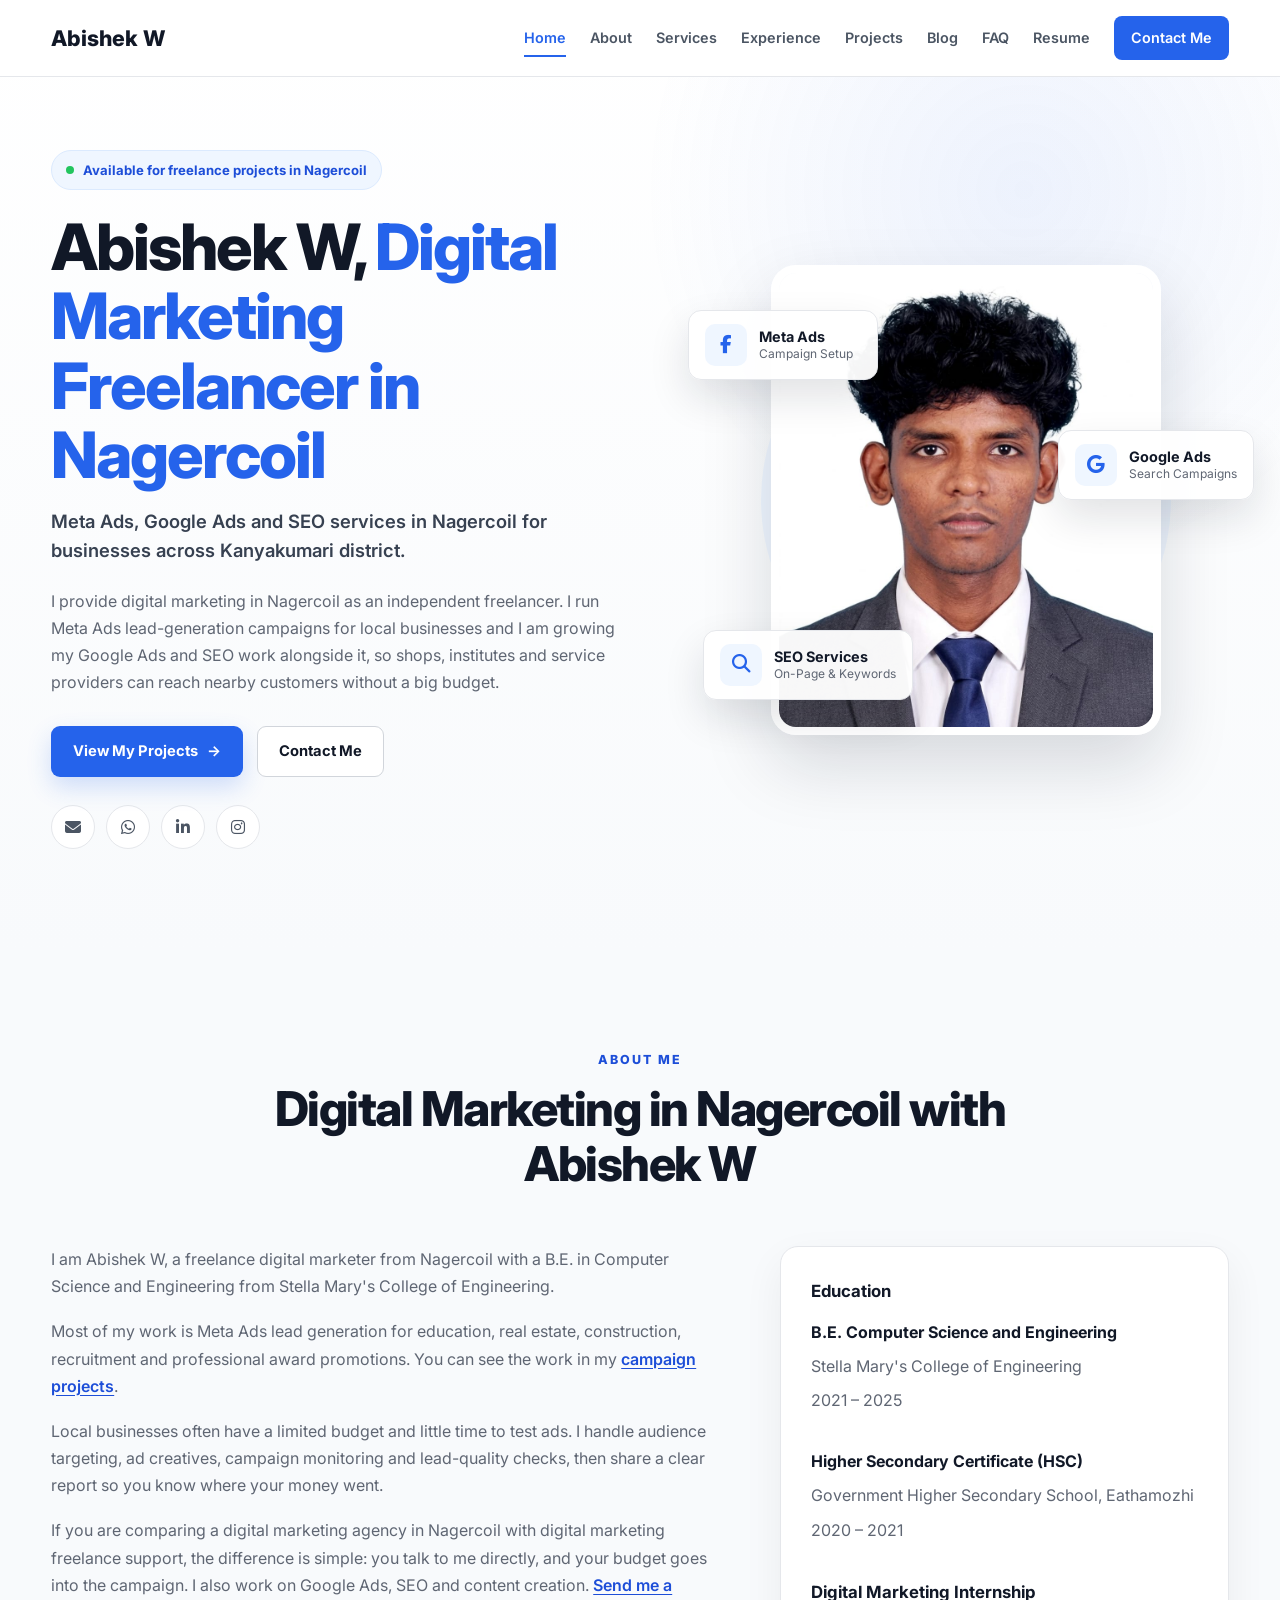
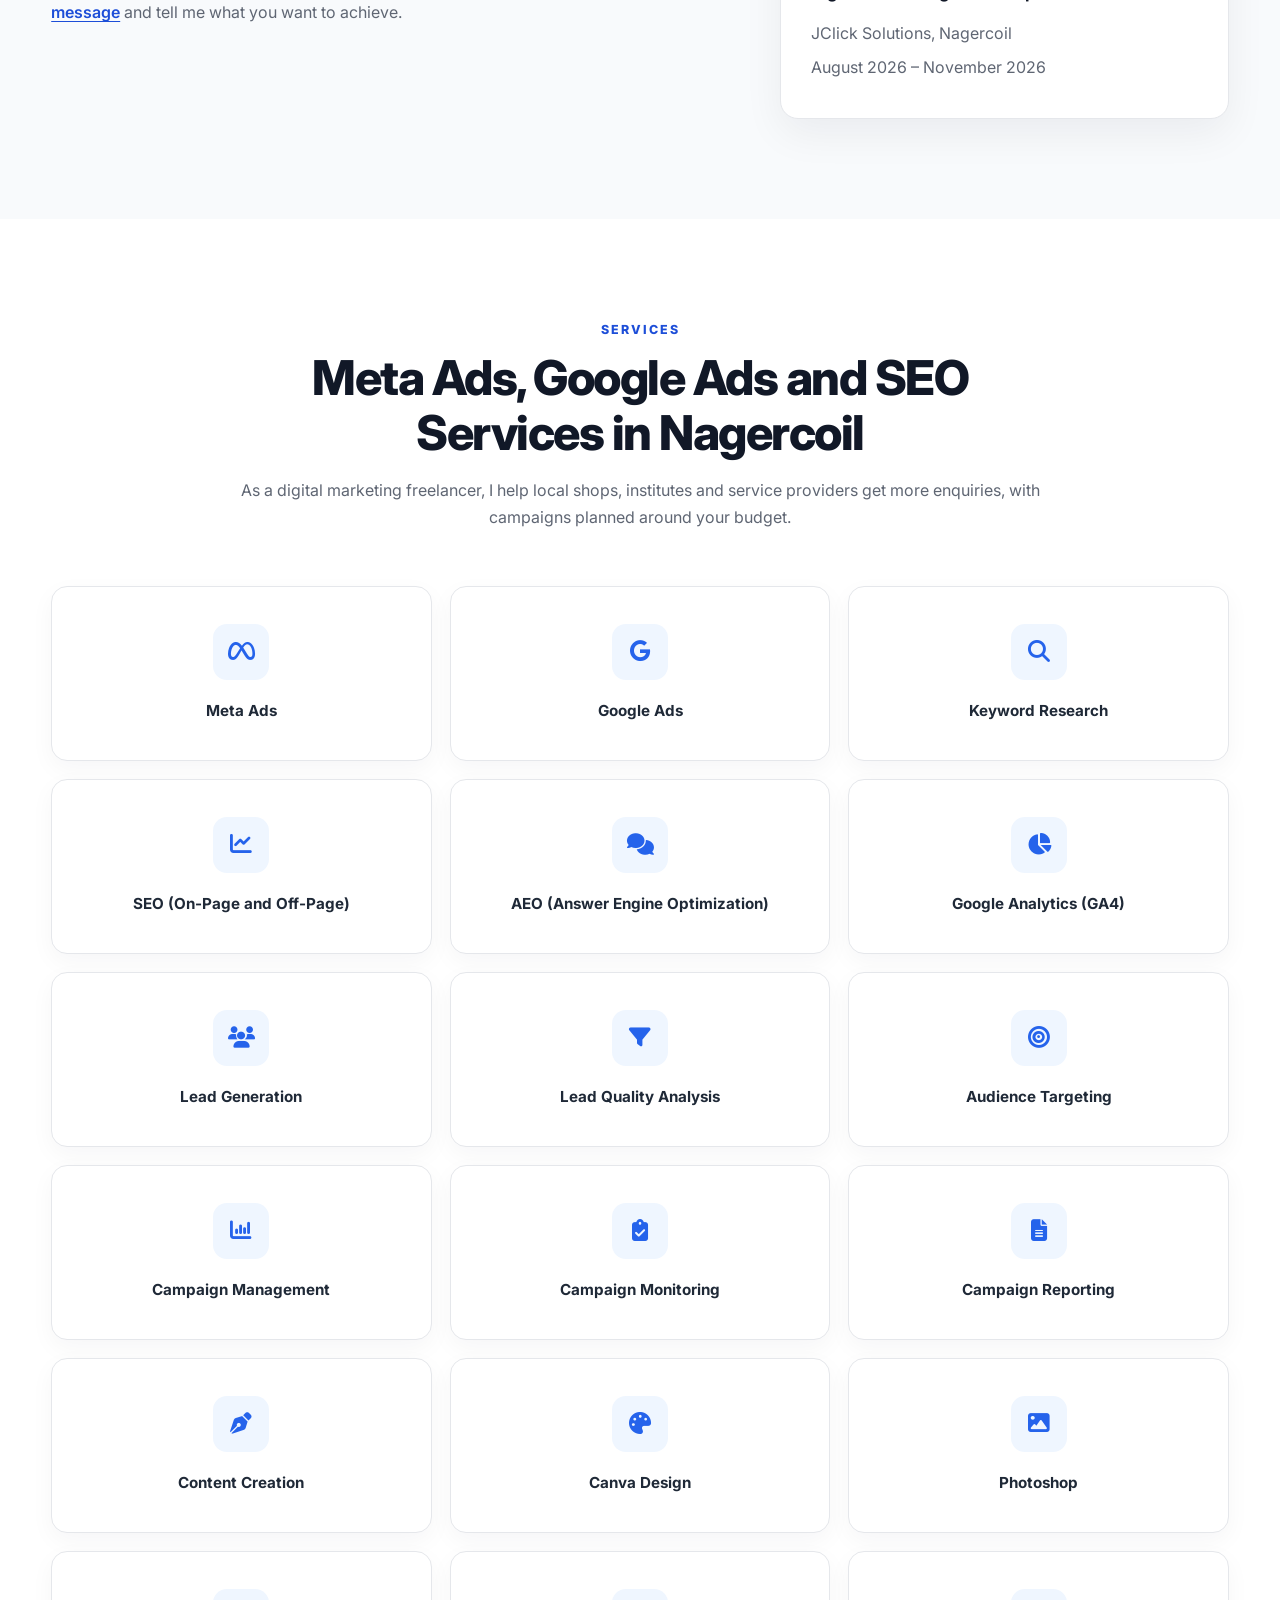
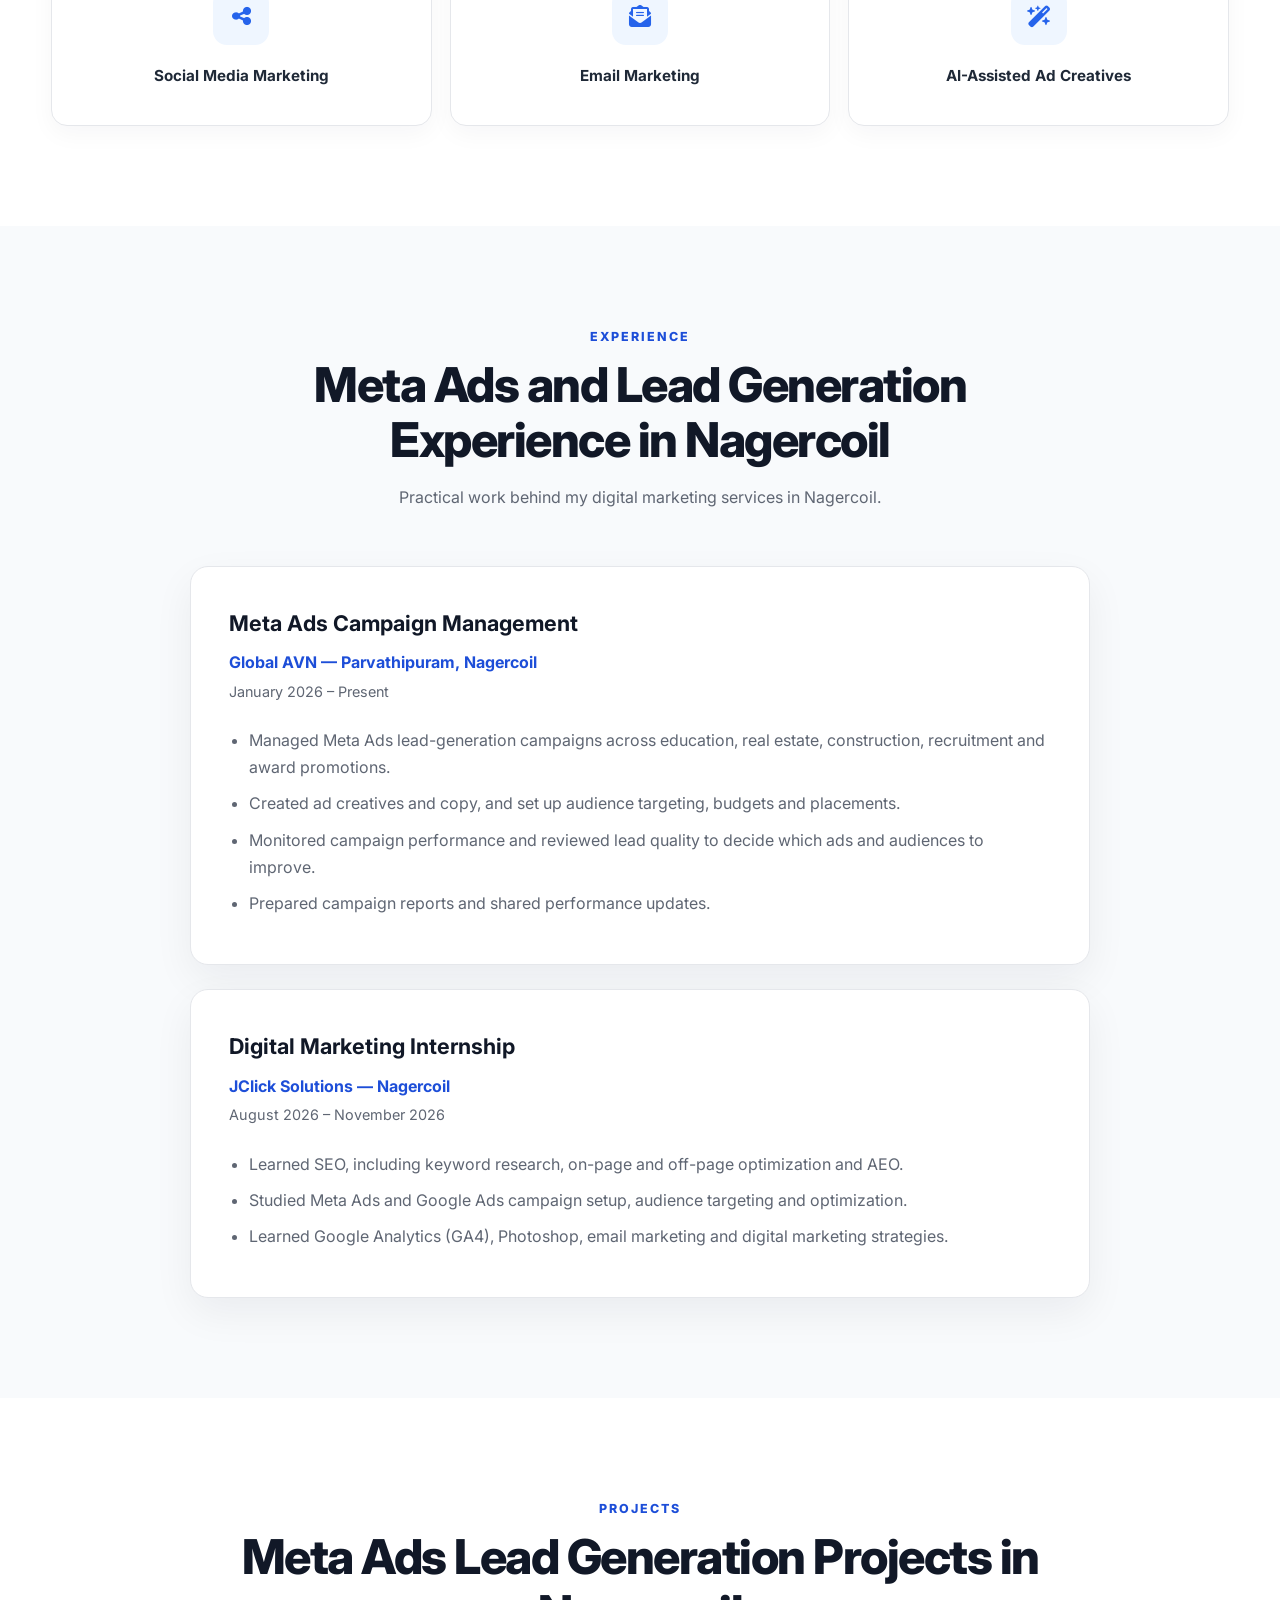
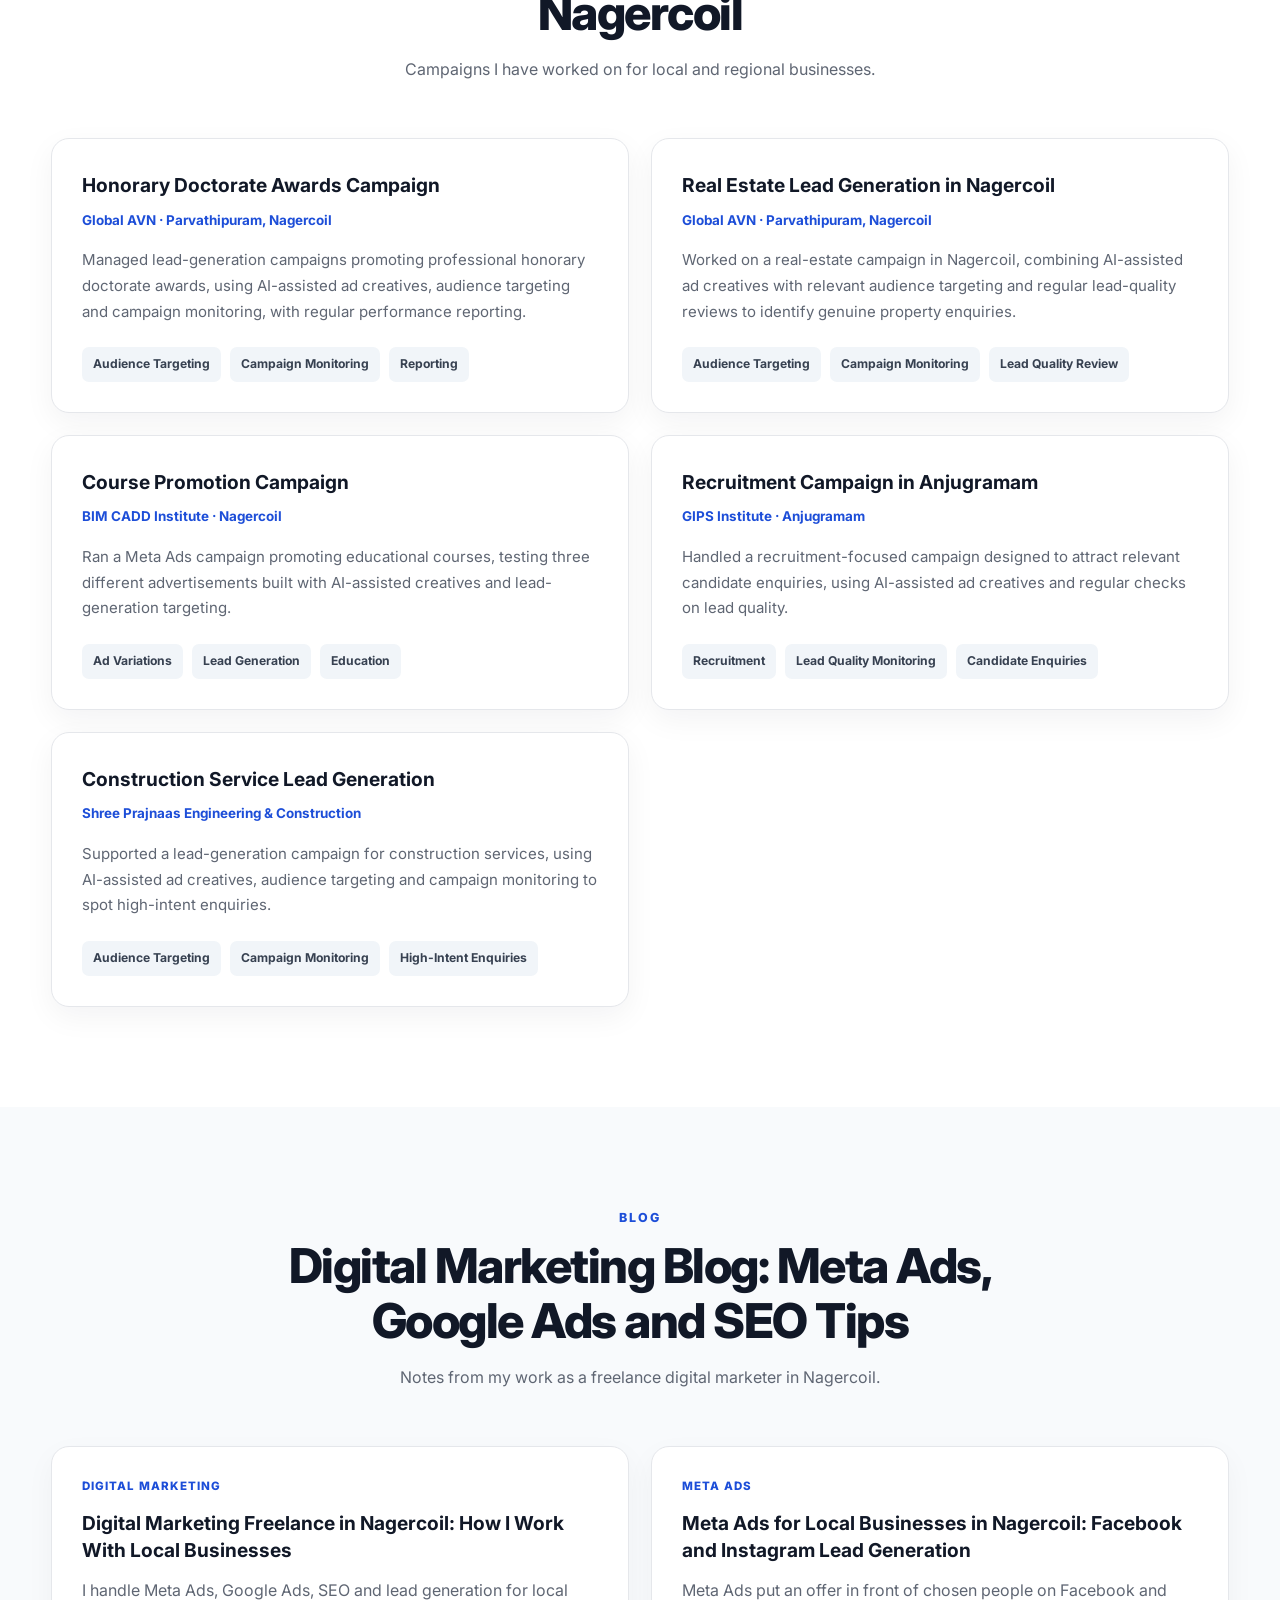
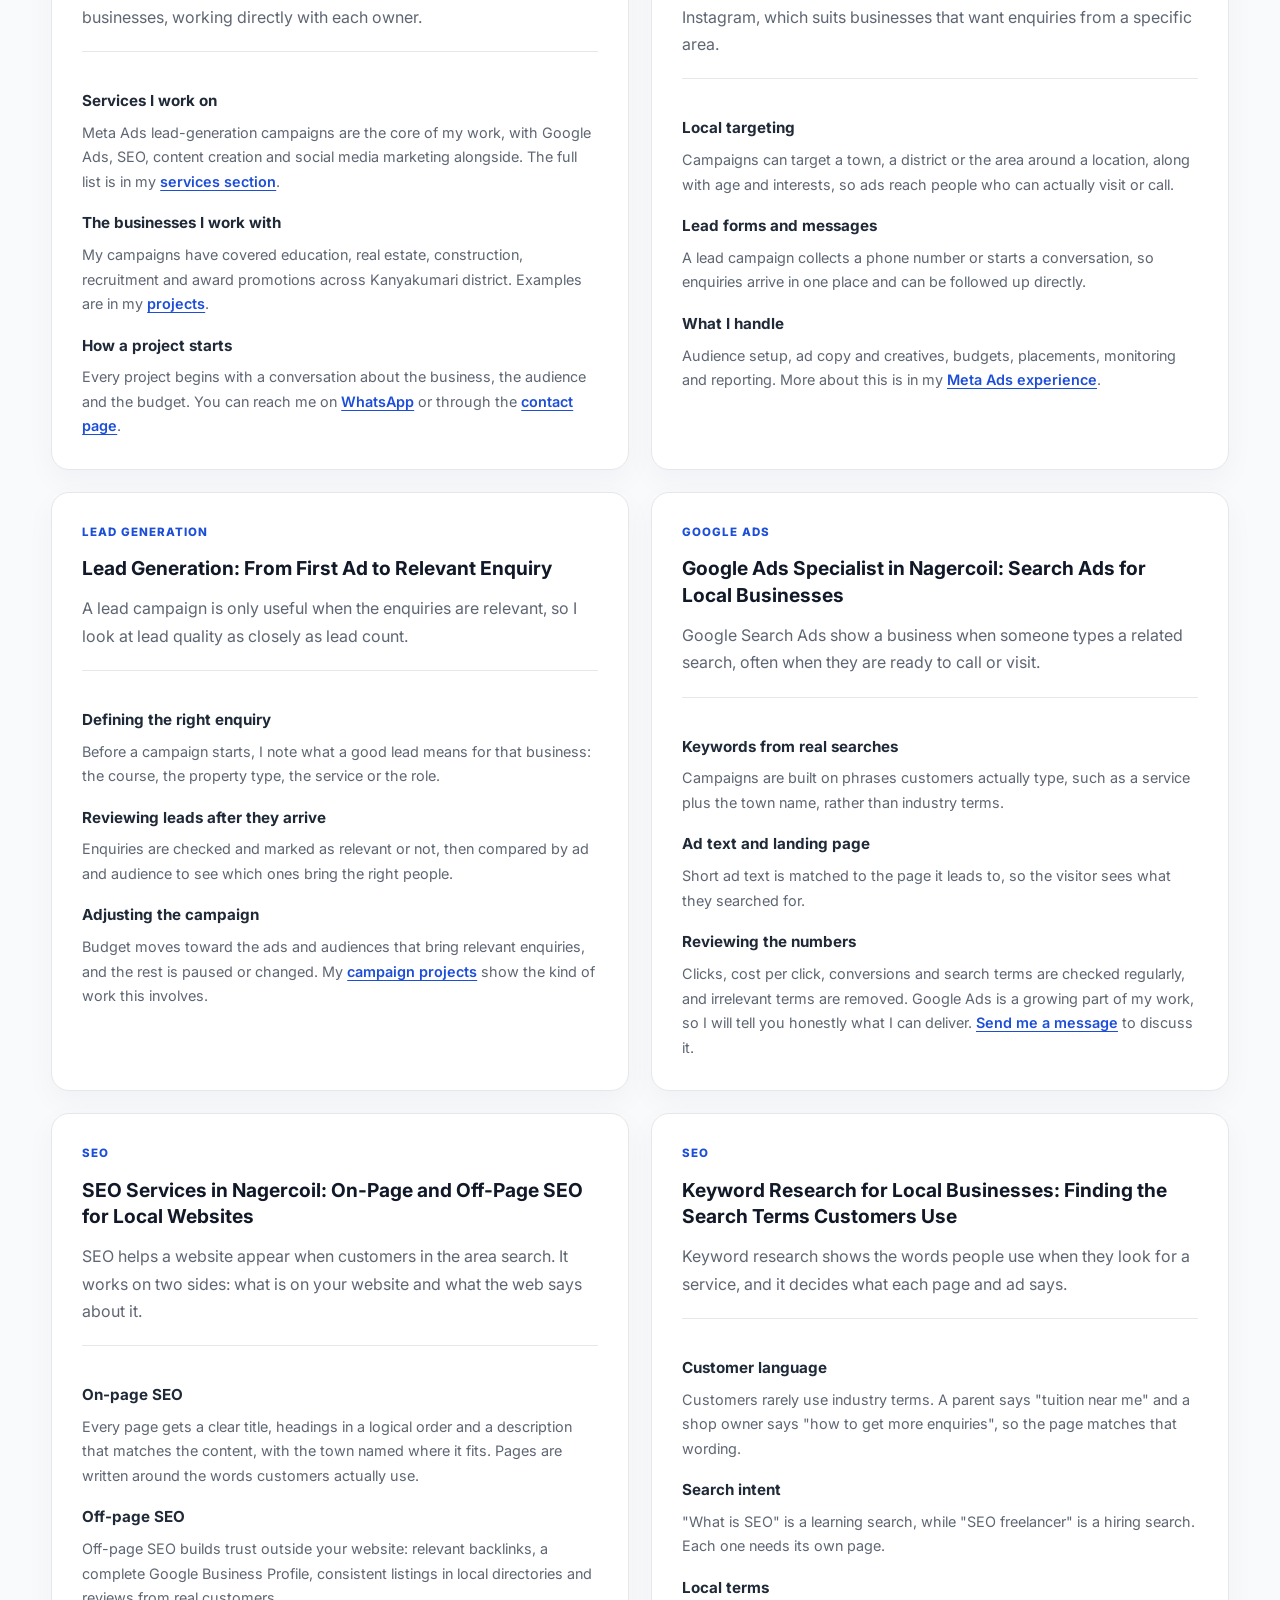
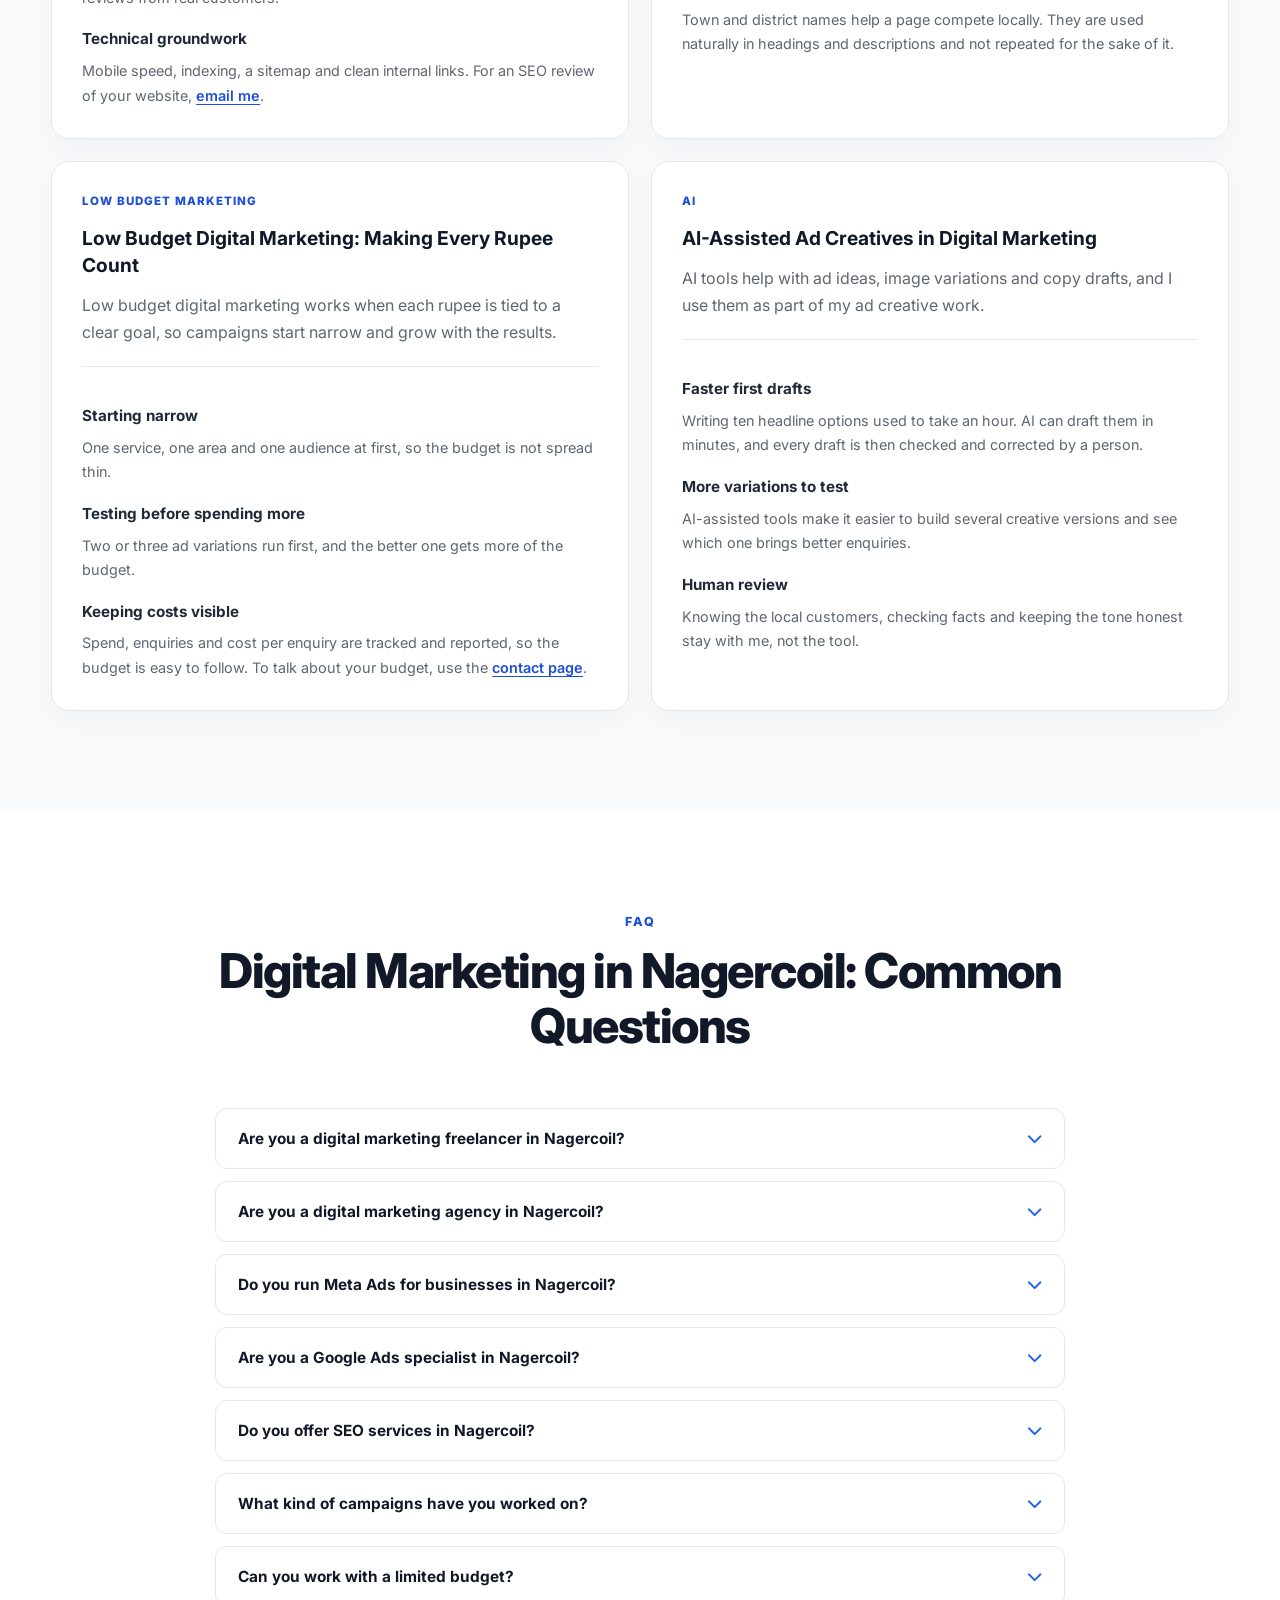
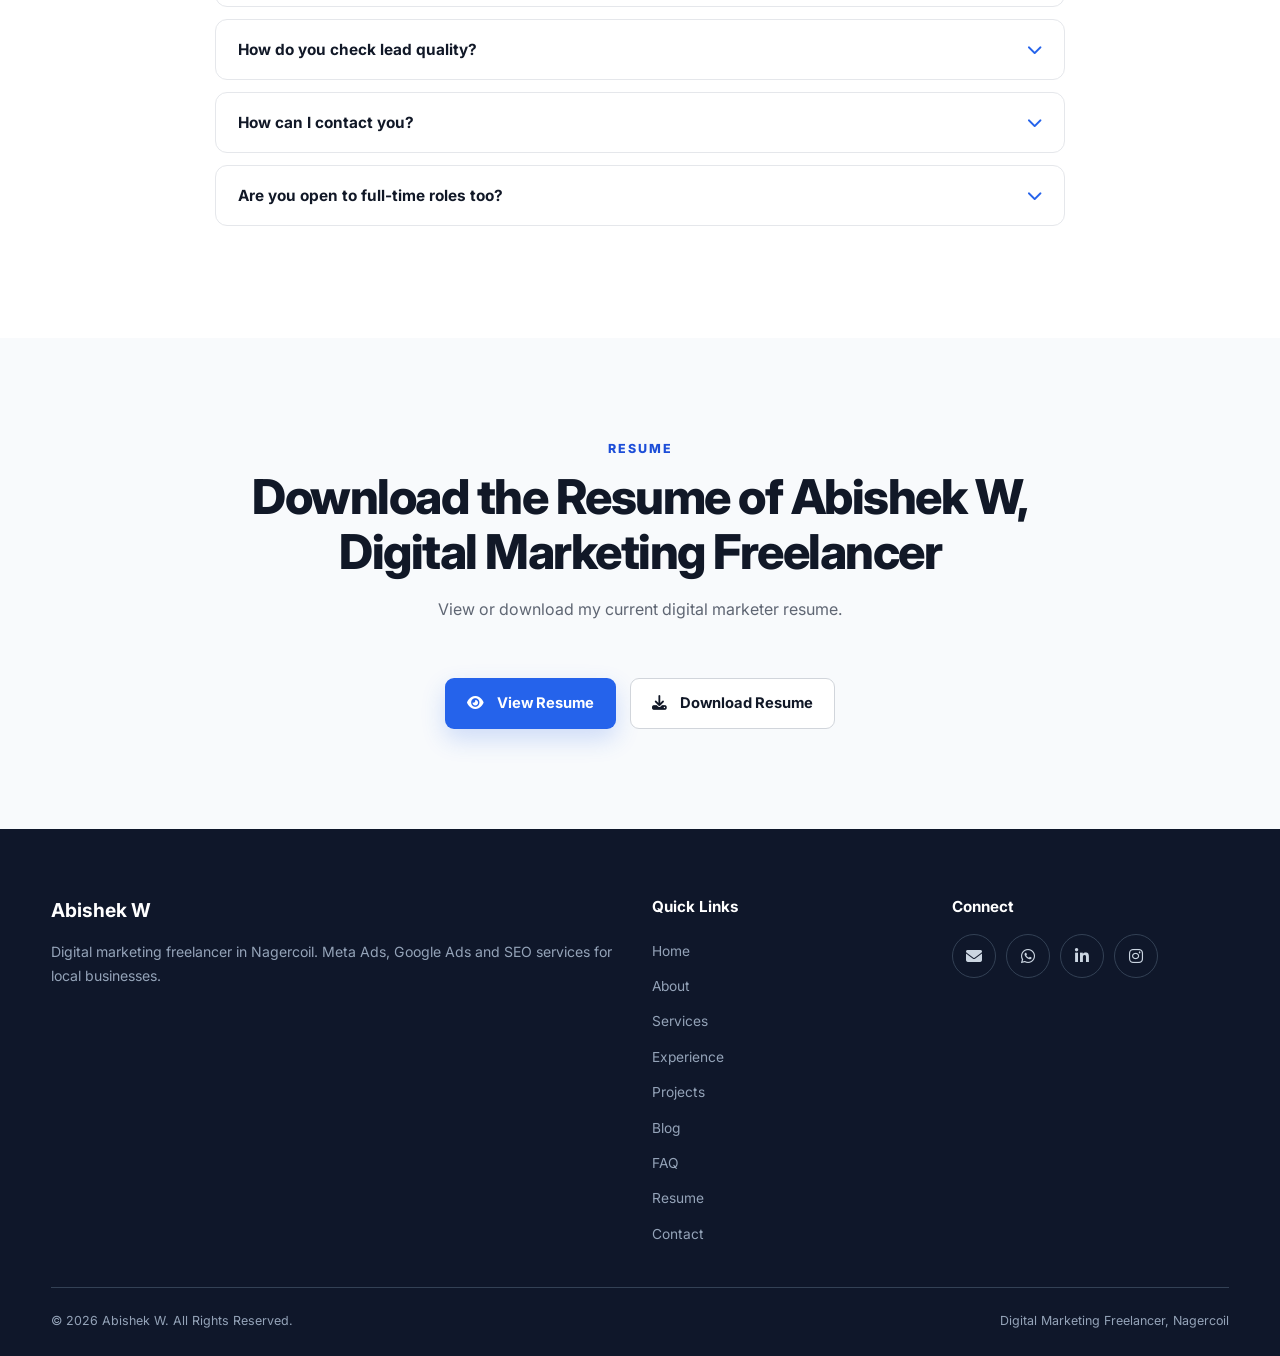
==== commit 8d2682ea: "Update index.html" ====
--- a/index.html
+++ b/index.html
@@ -5,8 +5,8 @@
 <meta name="viewport" content="width=device-width, initial-scale=1.0">
 
 <!-- SEO -->
-<title>Abishek W – Digital Marketing Freelancer in Nagercoil</title>
-<meta name="description" content="Freelance digital marketer in Nagercoil. Meta Ads, Google Ads and SEO to get local businesses more leads on a small budget. WhatsApp +91 94892 40449.">
+<title>Digital Marketing Freelancer in Nagercoil</title>
+<meta name="description" content="Abishek W, digital marketing freelancer in Nagercoil. Meta Ads, Google Ads and SEO services for local businesses. WhatsApp +91 94892 40449.">
 <meta name="author" content="Abishek W">
 <meta name="robots" content="index, follow, max-image-preview:large">
 <meta name="geo.region" content="IN-TN">
@@ -25,14 +25,14 @@
 <meta property="og:type" content="website">
 <meta property="og:site_name" content="Abishek W – Digital Marketing Freelancer">
 <meta property="og:locale" content="en_IN">
-<meta property="og:title" content="Abishek W – Digital Marketing Freelancer in Nagercoil">
-<meta property="og:description" content="Meta Ads, Google Ads and SEO for businesses in Nagercoil and Kanyakumari district.">
+<meta property="og:title" content="Digital Marketing Freelancer in Nagercoil">
+<meta property="og:description" content="Meta Ads, Google Ads and SEO services for businesses in Nagercoil and Kanyakumari district.">
 <meta property="og:url" content="https://abishekwabi.github.io/abishek-digital-marketer/">
 <meta property="og:image" content="https://abishekwabi.github.io/abishek-digital-marketer/image.jpeg">
-<meta property="og:image:alt" content="Abishek W, freelance digital marketer in Nagercoil">
+<meta property="og:image:alt" content="Abishek W, digital marketing freelancer in Nagercoil">
 <meta name="twitter:card" content="summary_large_image">
-<meta name="twitter:title" content="Abishek W – Digital Marketing Freelancer in Nagercoil">
-<meta name="twitter:description" content="Meta Ads, Google Ads and SEO for businesses in Nagercoil.">
+<meta name="twitter:title" content="Digital Marketing Freelancer in Nagercoil">
+<meta name="twitter:description" content="Meta Ads, Google Ads and SEO services for businesses in Nagercoil.">
 <meta name="twitter:image" content="https://abishekwabi.github.io/abishek-digital-marketer/image.jpeg">
 
 <!-- Performance: load the main (LCP) image early, connect to third-party hosts early -->
@@ -70,7 +70,7 @@
       "@type": "WebPage",
       "@id": "https://abishekwabi.github.io/abishek-digital-marketer/#webpage",
       "url": "https://abishekwabi.github.io/abishek-digital-marketer/",
-      "name": "Abishek W – Digital Marketing Freelancer in Nagercoil",
+      "name": "Digital Marketing Freelancer in Nagercoil",
       "inLanguage": "en-IN",
       "isPartOf": {"@id": "https://abishekwabi.github.io/abishek-digital-marketer/#website"},
       "about": {"@id": "https://abishekwabi.github.io/abishek-digital-marketer/#service"},
@@ -85,7 +85,7 @@
       "image": "https://abishekwabi.github.io/abishek-digital-marketer/image.jpeg",
       "email": "mailto:abishek1234ab@gmail.com",
       "telephone": "+919489240449",
-      "knowsAbout": ["Meta Ads", "Google Ads", "SEO", "Lead generation", "Digital marketing"],
+      "knowsAbout": ["Digital marketing", "SEO", "Google Ads", "Meta Ads", "Lead generation"],
       "address": {"@type": "PostalAddress", "addressLocality": "Nagercoil", "addressRegion": "Tamil Nadu", "addressCountry": "IN"},
       "sameAs": ["https://www.linkedin.com/in/abishekw06/", "https://www.instagram.com/aa_bhee_/"]
     },
@@ -97,8 +97,8 @@
       "image": "https://abishekwabi.github.io/abishek-digital-marketer/image.jpeg",
       "telephone": "+919489240449",
       "email": "abishek1234ab@gmail.com",
-      "description": "Freelance digital marketing in Nagercoil: Meta Ads, Google Ads, SEO and lead generation for local businesses.",
-      "slogan": "Meta Ads, Google Ads and SEO for local businesses in Nagercoil",
+      "description": "Digital marketing in Nagercoil: Meta Ads, Google Ads, SEO services and lead generation for local businesses.",
+      "slogan": "Meta Ads, Google Ads and SEO services in Nagercoil",
       "address": {"@type": "PostalAddress", "addressLocality": "Nagercoil", "addressRegion": "Tamil Nadu", "addressCountry": "IN"},
       "areaServed": [{"@type": "City", "name": "Nagercoil"}, {"@type": "AdministrativeArea", "name": "Kanyakumari district"}],
       "founder": {"@id": "https://abishekwabi.github.io/abishek-digital-marketer/#person"}
@@ -107,9 +107,11 @@
       "@type": "FAQPage",
       "@id": "https://abishekwabi.github.io/abishek-digital-marketer/#faq",
       "mainEntity": [
-        {"@type": "Question", "name": "Do you work as a Meta Ads freelancer in Nagercoil?", "acceptedAnswer": {"@type": "Answer", "text": "Yes. I am based in Nagercoil and take freelance Meta Ads projects, including lead-generation campaigns, from businesses in Nagercoil and across Kanyakumari district."}},
-        {"@type": "Question", "name": "Are you a digital marketing agency in Nagercoil?", "acceptedAnswer": {"@type": "Answer", "text": "No, I am an individual freelancer. If you are comparing a digital marketing agency in Nagercoil with a freelancer, the main difference is that you work with me directly, from planning to reporting, and I plan campaigns around your budget."}},
-        {"@type": "Question", "name": "Which digital marketing services do you offer?", "acceptedAnswer": {"@type": "Answer", "text": "I work on Meta Ads, Google Ads, SEO, lead generation, content creation and social media marketing, with my most hands-on experience in Meta Ads."}},
+        {"@type": "Question", "name": "Are you a digital marketing freelancer in Nagercoil?", "acceptedAnswer": {"@type": "Answer", "text": "Yes. I am an individual digital marketing freelancer based in Nagercoil. I take freelance projects from businesses in Nagercoil and across Kanyakumari district, from planning to reporting."}},
+        {"@type": "Question", "name": "Are you a digital marketing agency in Nagercoil?", "acceptedAnswer": {"@type": "Answer", "text": "No, I am not an agency. If you are comparing a digital marketing agency in Nagercoil with a freelancer, the main difference is that you work with me directly, and I plan campaigns around your budget."}},
+        {"@type": "Question", "name": "Do you run Meta Ads for businesses in Nagercoil?", "acceptedAnswer": {"@type": "Answer", "text": "Yes. Meta Ads lead generation is my most hands-on work. I set up and manage Facebook and Instagram campaigns for businesses in Nagercoil and across Kanyakumari district, including audience targeting, creatives, monitoring and reporting."}},
+        {"@type": "Question", "name": "Are you a Google Ads specialist in Nagercoil?", "acceptedAnswer": {"@type": "Answer", "text": "I set up Google Search campaigns for local businesses. Google Ads is a growing part of my work, and my most hands-on experience is in Meta Ads, so I will tell you honestly what I can deliver for your goal."}},
+        {"@type": "Question", "name": "Do you offer SEO services in Nagercoil?", "acceptedAnswer": {"@type": "Answer", "text": "Yes. My SEO work covers keyword research, on-page SEO, off-page SEO such as backlinks and local listings, and basic technical checks for local business websites."}},
         {"@type": "Question", "name": "What kind of campaigns have you worked on?", "acceptedAnswer": {"@type": "Answer", "text": "I have managed Meta Ads lead-generation campaigns for education, real estate, construction, recruitment and award promotions."}},
         {"@type": "Question", "name": "Can you work with a limited budget?", "acceptedAnswer": {"@type": "Answer", "text": "Yes. I plan campaigns around the budget you have, test carefully and pause what does not work. Share your budget and I will tell you what is realistic."}},
         {"@type": "Question", "name": "How do you check lead quality?", "acceptedAnswer": {"@type": "Answer", "text": "I review enquiries after they come in and compare which ads and audiences brought relevant people, then adjust the campaign."}},
@@ -150,7 +152,7 @@
 <header class="navbar" id="navbar">
   <div class="container nav-container">
     <a href="#home" class="logo">Abishek W</a>
-    <button class="menu-toggle" id="menuToggle" aria-label="Open menu" aria-expanded="false" aria-controls="navLinks">
+    <button class="menu-toggle" id="menuToggle" type="button" aria-label="Open menu" aria-expanded="false" aria-controls="navLinks">
       <i class="fa-solid fa-bars" aria-hidden="true"></i>
     </button>
     <nav class="nav-links" id="navLinks" aria-label="Main navigation">
@@ -159,7 +161,6 @@
       <a href="#skills">Services</a>
       <a href="#experience">Experience</a>
       <a href="#projects">Projects</a>
-      <a href="#local-marketing">Local Business</a>
       <a href="#blog">Blog</a>
       <a href="#faq">FAQ</a>
       <a href="#resume">Resume</a>
@@ -178,10 +179,10 @@
 
       <h1 class="hero-title">Abishek W, <span class="blue">Digital Marketing Freelancer in Nagercoil</span></h1>
 
-      <p class="hero-subtitle">Meta Ads, Google Ads, SEO and lead generation for businesses in Nagercoil and Kanyakumari district.</p>
+      <p class="hero-subtitle">Meta Ads, Google Ads and SEO services in Nagercoil for businesses across Kanyakumari district.</p>
 
       <p class="hero-description">
-        I am a freelance digital marketer based in Nagercoil. I run Meta Ads lead-generation campaigns for local businesses and I am growing my Google Ads and SEO work alongside it, so shops, institutes and service providers can reach nearby customers without a big budget.
+        I provide digital marketing in Nagercoil as an independent freelancer. I run Meta Ads lead-generation campaigns for local businesses and I am growing my Google Ads and SEO work alongside it, so shops, institutes and service providers can reach nearby customers without a big budget.
       </p>
 
       <div class="hero-buttons">
@@ -198,7 +199,7 @@
     </div>
 
     <div class="hero-visual">
-      <img src="image.jpeg" alt="Abishek W, freelance digital marketer in Nagercoil" class="profile-image" width="390" height="470" fetchpriority="high" decoding="async">
+      <img src="image.jpeg" alt="Abishek W, digital marketing freelancer in Nagercoil" class="profile-image" width="390" height="470" fetchpriority="high" decoding="async">
 
       <div class="floating-card meta-card">
         <div class="floating-icon"><i class="fa-brands fa-facebook-f" aria-hidden="true"></i></div>
@@ -210,7 +211,7 @@
       </div>
       <div class="floating-card seo-card">
         <div class="floating-icon"><i class="fa-solid fa-magnifying-glass" aria-hidden="true"></i></div>
-        <div class="floating-text"><strong>SEO Strategy</strong><span>On-Page &amp; Keywords</span></div>
+        <div class="floating-text"><strong>SEO Services</strong><span>On-Page &amp; Keywords</span></div>
       </div>
     </div>
   </div>
@@ -221,15 +222,15 @@
   <div class="container reveal">
     <div class="section-heading">
       <div class="section-label">About Me</div>
-      <h2>Meet Abishek W, Your Local Digital Marketer in Nagercoil</h2>
+      <h2>Digital Marketing in Nagercoil with Abishek W</h2>
     </div>
 
     <div class="about-grid">
       <div class="about-content">
         <p>I am Abishek W, a freelance digital marketer from Nagercoil with a B.E. in Computer Science and Engineering from Stella Mary's College of Engineering.</p>
         <p>Most of my work is Meta Ads lead generation for education, real estate, construction, recruitment and professional award promotions. You can see the work in my <a href="#projects">campaign projects</a>.</p>
-        <p>Local businesses in Nagercoil often have a limited budget and little time to test ads. I handle audience targeting, ad creatives, campaign monitoring and lead-quality checks, then share a clear report so you know where your money went.</p>
-        <p>I also work on Google Ads, SEO and content creation. If you run a business in Nagercoil or anywhere in Kanyakumari district, <a href="contact.html">send me a message</a> and tell me what you want to achieve.</p>
+        <p>Local businesses often have a limited budget and little time to test ads. I handle audience targeting, ad creatives, campaign monitoring and lead-quality checks, then share a clear report so you know where your money went.</p>
+        <p>If you are comparing a digital marketing agency in Nagercoil with digital marketing freelance support, the difference is simple: you talk to me directly, and your budget goes into the campaign. I also work on Google Ads, SEO and content creation. <a href="contact.html">Send me a message</a> and tell me what you want to achieve.</p>
       </div>
 
       <div class="education-card">
@@ -256,7 +257,7 @@
     <div class="section-heading">
       <div class="section-label">Services</div>
       <h2>Meta Ads, Google Ads and SEO Services in Nagercoil</h2>
-      <p>As a freelance digital marketer in Nagercoil, I help local shops, institutes and service providers get more enquiries, with campaigns planned around your budget.</p>
+      <p>As a digital marketing freelancer, I help local shops, institutes and service providers get more enquiries, with campaigns planned around your budget.</p>
     </div>
 
     <div class="skills-grid">
@@ -321,7 +322,7 @@
   <div class="container reveal">
     <div class="section-heading">
       <div class="section-label">Projects</div>
-      <h2>Meta Ads Lead Generation Projects</h2>
+      <h2>Meta Ads Lead Generation Projects in Nagercoil</h2>
       <p>Campaigns I have worked on for local and regional businesses.</p>
     </div>
 
@@ -386,64 +387,34 @@
   </div>
 </section>
 
-<!-- LOCAL DIGITAL MARKETING -->
-<section id="local-marketing">
-  <div class="container reveal">
-    <div class="section-heading">
-      <div class="section-label">Local Business</div>
-      <h2>Digital Marketing in Nagercoil for Local Businesses</h2>
-      <p>Whether you call it digital marketing in Nagercoil, online promotion or ads for your shop, the goal is the same: more relevant enquiries from people who live nearby.</p>
-    </div>
-
-    <div class="info-grid">
-
-      <article class="info-card">
-        <h3>Digital Marketing Agency in Nagercoil, or a Freelancer?</h3>
-        <p>If you are searching for a digital marketing agency in Nagercoil, you can also consider working with a freelancer. I am an individual freelancer and not a large agency team, so you deal with me directly on strategy, campaigns and reports. For small local businesses this often means quick replies and more of the budget going into the ads themselves.</p>
-      </article>
-
-      <article class="info-card">
-        <h3>Freelance in Digital Marketing: How I Work</h3>
-        <p>Working freelance in digital marketing means I take on a limited number of projects at a time. We start with a conversation about your business, audience and budget. Then I set up the campaign, monitor it and send reports in plain language. You can see the kind of work in my <a href="#projects">projects</a> and the full list in my <a href="#skills">services</a>.</p>
-      </article>
-
-      <article class="info-card">
-        <h3>Google Ads Specialist in Nagercoil: Search Campaigns</h3>
-        <p>If you are looking for a Google Ads specialist in Nagercoil, I can set up Google Search campaigns around the phrases local customers type, such as a service plus the town name. Google Ads is a growing part of my work next to my main experience in Meta Ads, so I will tell you honestly what I can deliver for your goal. <a href="contact.html">Send me a message</a> to discuss it.</p>
-      </article>
-
-    </div>
-  </div>
-</section>
-
 <!-- BLOG -->
 <section id="blog">
   <div class="container reveal">
     <div class="section-heading">
       <div class="section-label">Blog</div>
-      <h2>Digital Marketing Insights from a Nagercoil Freelancer</h2>
-      <p>Notes on Meta Ads, Google Ads, SEO and lead generation from my work as a freelance digital marketer in Nagercoil.</p>
+      <h2>Digital Marketing Blog: Meta Ads, Google Ads and SEO Tips</h2>
+      <p>Notes from my work as a freelance digital marketer in Nagercoil.</p>
     </div>
 
     <div class="blog-grid">
 
       <article class="blog-card">
-        <div class="blog-meta">DIGITAL MARKETING · 5 MIN READ</div>
-        <h3>Digital Marketing Freelancer in Nagercoil: What My Work Covers</h3>
-        <p>I work as a freelance digital marketer in Nagercoil, handling Meta Ads, Google Ads, SEO and lead generation for local businesses.</p>
+        <div class="blog-meta">DIGITAL MARKETING</div>
+        <h3>Digital Marketing Freelance in Nagercoil: How I Work With Local Businesses</h3>
+        <p>I handle Meta Ads, Google Ads, SEO and lead generation for local businesses, working directly with each owner.</p>
         <div class="blog-content">
           <h4>Services I work on</h4>
           <p>Meta Ads lead-generation campaigns are the core of my work, with Google Ads, SEO, content creation and social media marketing alongside. The full list is in my <a href="#skills">services section</a>.</p>
           <h4>The businesses I work with</h4>
-          <p>My campaigns have covered education, real estate, construction, recruitment and award promotions in Nagercoil and across Kanyakumari district. Examples are in my <a href="#projects">projects</a>.</p>
+          <p>My campaigns have covered education, real estate, construction, recruitment and award promotions across Kanyakumari district. Examples are in my <a href="#projects">projects</a>.</p>
           <h4>How a project starts</h4>
           <p>Every project begins with a conversation about the business, the audience and the budget. You can reach me on <a href="https://wa.me/919489240449" target="_blank" rel="noopener">WhatsApp</a> or through the <a href="contact.html">contact page</a>.</p>
         </div>
       </article>
 
       <article class="blog-card">
-        <div class="blog-meta">META ADS · 5 MIN READ</div>
-        <h3>Meta Ads in Nagercoil: Facebook and Instagram Lead Generation</h3>
+        <div class="blog-meta">META ADS</div>
+        <h3>Meta Ads for Local Businesses in Nagercoil: Facebook and Instagram Lead Generation</h3>
         <p>Meta Ads put an offer in front of chosen people on Facebook and Instagram, which suits businesses that want enquiries from a specific area.</p>
         <div class="blog-content">
           <h4>Local targeting</h4>
@@ -456,7 +427,7 @@
       </article>
 
       <article class="blog-card">
-        <div class="blog-meta">LEAD GENERATION · 6 MIN READ</div>
+        <div class="blog-meta">LEAD GENERATION</div>
         <h3>Lead Generation: From First Ad to Relevant Enquiry</h3>
         <p>A lead campaign is only useful when the enquiries are relevant, so I look at lead quality as closely as lead count.</p>
         <div class="blog-content">
@@ -470,8 +441,8 @@
       </article>
 
       <article class="blog-card">
-        <div class="blog-meta">GOOGLE ADS · 5 MIN READ</div>
-        <h3>Google Search Ads for Local Businesses</h3>
+        <div class="blog-meta">GOOGLE ADS</div>
+        <h3>Google Ads Specialist in Nagercoil: Search Ads for Local Businesses</h3>
         <p>Google Search Ads show a business when someone types a related search, often when they are ready to call or visit.</p>
         <div class="blog-content">
           <h4>Keywords from real searches</h4>
@@ -479,42 +450,42 @@
           <h4>Ad text and landing page</h4>
           <p>Short ad text is matched to the page it leads to, so the visitor sees what they searched for.</p>
           <h4>Reviewing the numbers</h4>
-          <p>Clicks, cost per click, conversions and search terms are checked regularly, and irrelevant terms are removed. Google Ads is a growing part of my work, listed in my <a href="#skills">services</a>.</p>
-        </div>
-      </article>
-
-      <article class="blog-card">
-        <div class="blog-meta">SEO · 6 MIN READ</div>
-        <h3>SEO for Local Websites in Nagercoil: On-Page SEO and Keywords</h3>
-        <p>SEO makes a website easier for search engines to understand, so it can appear when customers in the area search.</p>
-        <div class="blog-content">
-          <h4>Titles, headings and descriptions</h4>
-          <p>Every page gets a clear title, headings in a logical order and a description that matches the content, with the town named where it fits.</p>
-          <h4>Content written around real searches</h4>
-          <p>Pages cover a service, how it works and where it is offered, in the words customers use.</p>
+          <p>Clicks, cost per click, conversions and search terms are checked regularly, and irrelevant terms are removed. Google Ads is a growing part of my work, so I will tell you honestly what I can deliver. <a href="contact.html">Send me a message</a> to discuss it.</p>
+        </div>
+      </article>
+
+      <article class="blog-card">
+        <div class="blog-meta">SEO</div>
+        <h3>SEO Services in Nagercoil: On-Page and Off-Page SEO for Local Websites</h3>
+        <p>SEO helps a website appear when customers in the area search. It works on two sides: what is on your website and what the web says about it.</p>
+        <div class="blog-content">
+          <h4>On-page SEO</h4>
+          <p>Every page gets a clear title, headings in a logical order and a description that matches the content, with the town named where it fits. Pages are written around the words customers actually use.</p>
+          <h4>Off-page SEO</h4>
+          <p>Off-page SEO builds trust outside your website: relevant backlinks, a complete Google Business Profile, consistent listings in local directories and reviews from real customers.</p>
           <h4>Technical groundwork</h4>
           <p>Mobile speed, indexing, a sitemap and clean internal links. For an SEO review of your website, <a href="mailto:abishek1234ab@gmail.com">email me</a>.</p>
         </div>
       </article>
 
       <article class="blog-card">
-        <div class="blog-meta">SEO · 5 MIN READ</div>
-        <h3>Keyword Research: Finding Local Search Terms</h3>
+        <div class="blog-meta">SEO</div>
+        <h3>Keyword Research for Local Businesses: Finding the Search Terms Customers Use</h3>
         <p>Keyword research shows the words people use when they look for a service, and it decides what each page and ad says.</p>
         <div class="blog-content">
           <h4>Customer language</h4>
           <p>Customers rarely use industry terms. A parent says "tuition near me" and a shop owner says "how to get more enquiries", so the page matches that wording.</p>
           <h4>Search intent</h4>
-          <p>"What is SEO" is a learning search, while "SEO freelancer Nagercoil" is a hiring search. Each one needs its own page.</p>
+          <p>"What is SEO" is a learning search, while "SEO freelancer" is a hiring search. Each one needs its own page.</p>
           <h4>Local terms</h4>
           <p>Town and district names help a page compete locally. They are used naturally in headings and descriptions and not repeated for the sake of it.</p>
         </div>
       </article>
 
       <article class="blog-card">
-        <div class="blog-meta">LOW BUDGET MARKETING · 5 MIN READ</div>
-        <h3>Low Budget Digital Marketing in Nagercoil: Making Every Rupee Count</h3>
-        <p>Low budget digital marketing in Nagercoil works when each rupee is tied to a clear goal, so campaigns start narrow and grow with the results.</p>
+        <div class="blog-meta">LOW BUDGET MARKETING</div>
+        <h3>Low Budget Digital Marketing: Making Every Rupee Count</h3>
+        <p>Low budget digital marketing works when each rupee is tied to a clear goal, so campaigns start narrow and grow with the results.</p>
         <div class="blog-content">
           <h4>Starting narrow</h4>
           <p>One service, one area and one audience at first, so the budget is not spread thin.</p>
@@ -526,7 +497,7 @@
       </article>
 
       <article class="blog-card">
-        <div class="blog-meta">AI · 6 MIN READ</div>
+        <div class="blog-meta">AI</div>
         <h3>AI-Assisted Ad Creatives in Digital Marketing</h3>
         <p>AI tools help with ad ideas, image variations and copy drafts, and I use them as part of my ad creative work.</p>
         <div class="blog-content">
@@ -548,51 +519,59 @@
   <div class="container reveal">
     <div class="section-heading">
       <div class="section-label">FAQ</div>
-      <h2>Meta Ads Freelancer in Nagercoil: Common Questions</h2>
+      <h2>Digital Marketing in Nagercoil: Common Questions</h2>
     </div>
 
     <div class="faq-container">
-
-      <div class="faq-item">
-        <button class="faq-question" id="faq-q1" aria-expanded="false" aria-controls="faq-a1">Do you work as a Meta Ads freelancer in Nagercoil? <i class="fa-solid fa-chevron-down" aria-hidden="true"></i></button>
-        <div class="faq-answer" id="faq-a1" role="region" aria-labelledby="faq-q1">Yes. I am based in Nagercoil and take freelance Meta Ads projects, including lead-generation campaigns, from businesses in Nagercoil and across Kanyakumari district.</div>
-      </div>
-
-      <div class="faq-item">
-        <button class="faq-question" id="faq-q2" aria-expanded="false" aria-controls="faq-a2">Are you a digital marketing agency in Nagercoil? <i class="fa-solid fa-chevron-down" aria-hidden="true"></i></button>
-        <div class="faq-answer" id="faq-a2" role="region" aria-labelledby="faq-q2">No, I am an individual freelancer. If you are comparing a digital marketing agency in Nagercoil with a freelancer, the main difference is that you work with me directly, from planning to reporting, and I plan campaigns around your budget.</div>
-      </div>
-
-      <div class="faq-item">
-        <button class="faq-question" id="faq-q3" aria-expanded="false" aria-controls="faq-a3">Which digital marketing services do you offer? <i class="fa-solid fa-chevron-down" aria-hidden="true"></i></button>
-        <div class="faq-answer" id="faq-a3" role="region" aria-labelledby="faq-q3">I work on Meta Ads, Google Ads, SEO, lead generation, content creation and social media marketing, with my most hands-on experience in Meta Ads.</div>
-      </div>
-
-      <div class="faq-item">
-        <button class="faq-question" id="faq-q4" aria-expanded="false" aria-controls="faq-a4">What kind of campaigns have you worked on? <i class="fa-solid fa-chevron-down" aria-hidden="true"></i></button>
-        <div class="faq-answer" id="faq-a4" role="region" aria-labelledby="faq-q4">I have managed Meta Ads lead-generation campaigns for education, real estate, construction, recruitment and award promotions.</div>
-      </div>
-
-      <div class="faq-item">
-        <button class="faq-question" id="faq-q5" aria-expanded="false" aria-controls="faq-a5">Can you work with a limited budget? <i class="fa-solid fa-chevron-down" aria-hidden="true"></i></button>
-        <div class="faq-answer" id="faq-a5" role="region" aria-labelledby="faq-q5">Yes. I plan campaigns around the budget you have, test carefully and pause what does not work. Share your budget and I will tell you what is realistic.</div>
-      </div>
-
-      <div class="faq-item">
-        <button class="faq-question" id="faq-q6" aria-expanded="false" aria-controls="faq-a6">How do you check lead quality? <i class="fa-solid fa-chevron-down" aria-hidden="true"></i></button>
-        <div class="faq-answer" id="faq-a6" role="region" aria-labelledby="faq-q6">I review enquiries after they come in and compare which ads and audiences brought relevant people, then adjust the campaign.</div>
-      </div>
-
-      <div class="faq-item">
-        <button class="faq-question" id="faq-q7" aria-expanded="false" aria-controls="faq-a7">How can I contact you? <i class="fa-solid fa-chevron-down" aria-hidden="true"></i></button>
-        <div class="faq-answer" id="faq-a7" role="region" aria-labelledby="faq-q7">Use WhatsApp on +91 94892 40449, email abishek1234ab@gmail.com, or the <a href="contact.html">contact page</a>.</div>
-      </div>
-
-      <div class="faq-item">
-        <button class="faq-question" id="faq-q8" aria-expanded="false" aria-controls="faq-a8">Are you open to full-time roles too? <i class="fa-solid fa-chevron-down" aria-hidden="true"></i></button>
-        <div class="faq-answer" id="faq-a8" role="region" aria-labelledby="faq-q8">Yes. Please use the <a href="contact.html">contact page</a> to talk about freelance projects or full-time digital marketing opportunities.</div>
-      </div>
-
+      <div class="faq-item">
+        <button class="faq-question" id="faq-q1" type="button" aria-expanded="false" aria-controls="faq-a1">Are you a digital marketing freelancer in Nagercoil? <i class="fa-solid fa-chevron-down" aria-hidden="true"></i></button>
+        <div class="faq-answer" id="faq-a1" aria-labelledby="faq-q1">Yes. I am an individual digital marketing freelancer based in Nagercoil. I take freelance projects from businesses in Nagercoil and across Kanyakumari district, from planning to reporting.</div>
+      </div>
+
+      <div class="faq-item">
+        <button class="faq-question" id="faq-q2" type="button" aria-expanded="false" aria-controls="faq-a2">Are you a digital marketing agency in Nagercoil? <i class="fa-solid fa-chevron-down" aria-hidden="true"></i></button>
+        <div class="faq-answer" id="faq-a2" aria-labelledby="faq-q2">No, I am not an agency. If you are comparing a digital marketing agency in Nagercoil with a freelancer, the main difference is that you work with me directly, and I plan campaigns around your budget.</div>
+      </div>
+
+      <div class="faq-item">
+        <button class="faq-question" id="faq-q3" type="button" aria-expanded="false" aria-controls="faq-a3">Do you run Meta Ads for businesses in Nagercoil? <i class="fa-solid fa-chevron-down" aria-hidden="true"></i></button>
+        <div class="faq-answer" id="faq-a3" aria-labelledby="faq-q3">Yes. Meta Ads lead generation is my most hands-on work. I set up and manage Facebook and Instagram campaigns for businesses in Nagercoil and across Kanyakumari district, including audience targeting, creatives, monitoring and reporting.</div>
+      </div>
+
+      <div class="faq-item">
+        <button class="faq-question" id="faq-q4" type="button" aria-expanded="false" aria-controls="faq-a4">Are you a Google Ads specialist in Nagercoil? <i class="fa-solid fa-chevron-down" aria-hidden="true"></i></button>
+        <div class="faq-answer" id="faq-a4" aria-labelledby="faq-q4">I set up Google Search campaigns for local businesses. Google Ads is a growing part of my work, and my most hands-on experience is in Meta Ads, so I will tell you honestly what I can deliver for your goal.</div>
+      </div>
+
+      <div class="faq-item">
+        <button class="faq-question" id="faq-q5" type="button" aria-expanded="false" aria-controls="faq-a5">Do you offer SEO services in Nagercoil? <i class="fa-solid fa-chevron-down" aria-hidden="true"></i></button>
+        <div class="faq-answer" id="faq-a5" aria-labelledby="faq-q5">Yes. My SEO work covers keyword research, on-page SEO, off-page SEO such as backlinks and local listings, and basic technical checks for local business websites.</div>
+      </div>
+
+      <div class="faq-item">
+        <button class="faq-question" id="faq-q6" type="button" aria-expanded="false" aria-controls="faq-a6">What kind of campaigns have you worked on? <i class="fa-solid fa-chevron-down" aria-hidden="true"></i></button>
+        <div class="faq-answer" id="faq-a6" aria-labelledby="faq-q6">I have managed Meta Ads lead-generation campaigns for education, real estate, construction, recruitment and award promotions.</div>
+      </div>
+
+      <div class="faq-item">
+        <button class="faq-question" id="faq-q7" type="button" aria-expanded="false" aria-controls="faq-a7">Can you work with a limited budget? <i class="fa-solid fa-chevron-down" aria-hidden="true"></i></button>
+        <div class="faq-answer" id="faq-a7" aria-labelledby="faq-q7">Yes. I plan campaigns around the budget you have, test carefully and pause what does not work. Share your budget and I will tell you what is realistic.</div>
+      </div>
+
+      <div class="faq-item">
+        <button class="faq-question" id="faq-q8" type="button" aria-expanded="false" aria-controls="faq-a8">How do you check lead quality? <i class="fa-solid fa-chevron-down" aria-hidden="true"></i></button>
+        <div class="faq-answer" id="faq-a8" aria-labelledby="faq-q8">I review enquiries after they come in and compare which ads and audiences brought relevant people, then adjust the campaign.</div>
+      </div>
+
+      <div class="faq-item">
+        <button class="faq-question" id="faq-q9" type="button" aria-expanded="false" aria-controls="faq-a9">How can I contact you? <i class="fa-solid fa-chevron-down" aria-hidden="true"></i></button>
+        <div class="faq-answer" id="faq-a9" aria-labelledby="faq-q9">Use WhatsApp on +91 94892 40449, email abishek1234ab@gmail.com, or the <a href="contact.html">contact page</a>.</div>
+      </div>
+
+      <div class="faq-item">
+        <button class="faq-question" id="faq-q10" type="button" aria-expanded="false" aria-controls="faq-a10">Are you open to full-time roles too? <i class="fa-solid fa-chevron-down" aria-hidden="true"></i></button>
+        <div class="faq-answer" id="faq-a10" aria-labelledby="faq-q10">Yes. Please use the <a href="contact.html">contact page</a> to talk about freelance projects or full-time digital marketing opportunities.</div>
+      </div>
     </div>
   </div>
 </section>
@@ -602,7 +581,7 @@
   <div class="container reveal">
     <div class="section-heading">
       <div class="section-label">Resume</div>
-      <h2>Download the Resume of Abishek W</h2>
+      <h2>Download the Resume of Abishek W, Digital Marketing Freelancer</h2>
       <p>View or download my current digital marketer resume.</p>
     </div>
     <div class="resume-buttons">
@@ -620,7 +599,7 @@
     <div class="row">
       <div class="col-lg-6">
         <h3>Abishek W</h3>
-        <p>Digital marketing freelancer in Nagercoil. Meta Ads, Google Ads, SEO and lead generation for local businesses.</p>
+        <p>Digital marketing freelancer in Nagercoil. Meta Ads, Google Ads and SEO services for local businesses.</p>
       </div>
       <div class="col-lg-3">
         <h4>Quick Links</h4>
@@ -628,9 +607,11 @@
           <li><a href="#home">Home</a></li>
           <li><a href="#about">About</a></li>
           <li><a href="#skills">Services</a></li>
+          <li><a href="#experience">Experience</a></li>
           <li><a href="#projects">Projects</a></li>
-          <li><a href="#local-marketing">Local Business</a></li>
           <li><a href="#blog">Blog</a></li>
+          <li><a href="#faq">FAQ</a></li>
+          <li><a href="#resume">Resume</a></li>
           <li><a href="contact.html">Contact</a></li>
         </ul>
       </div>
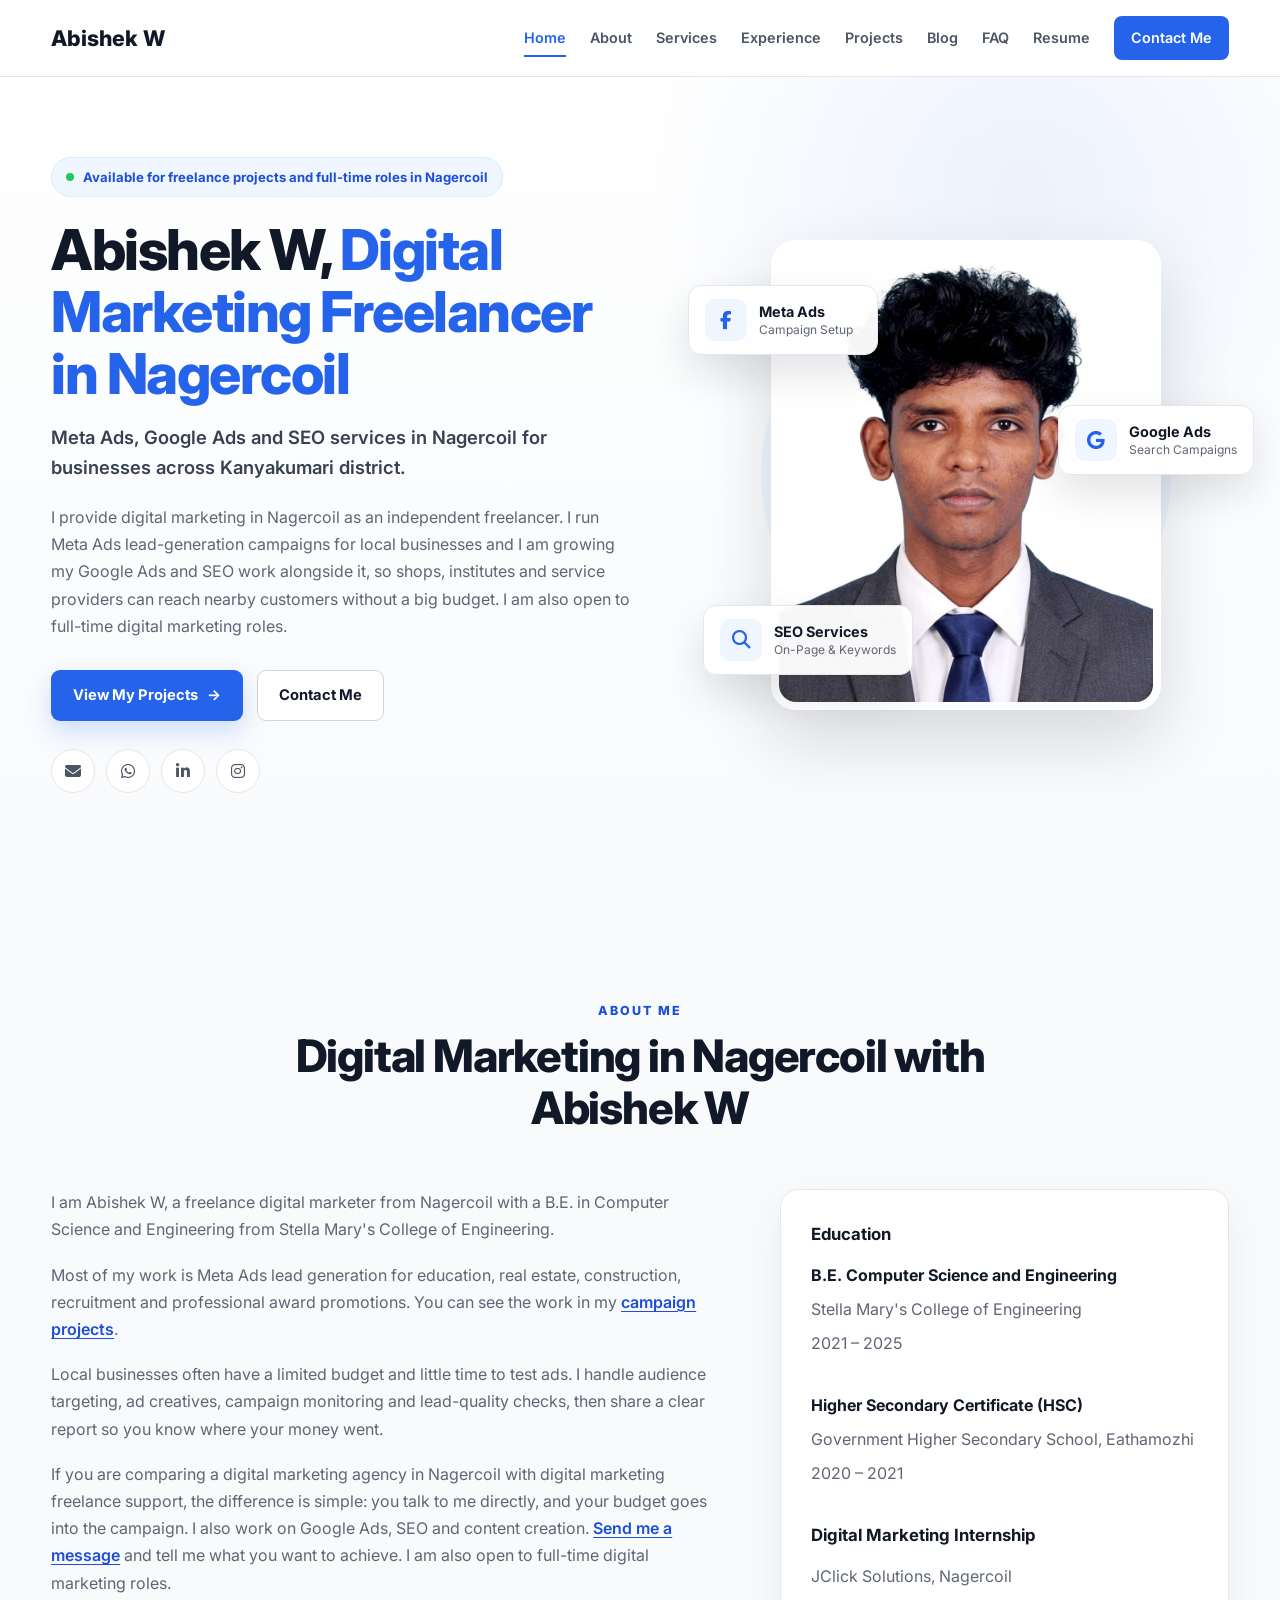
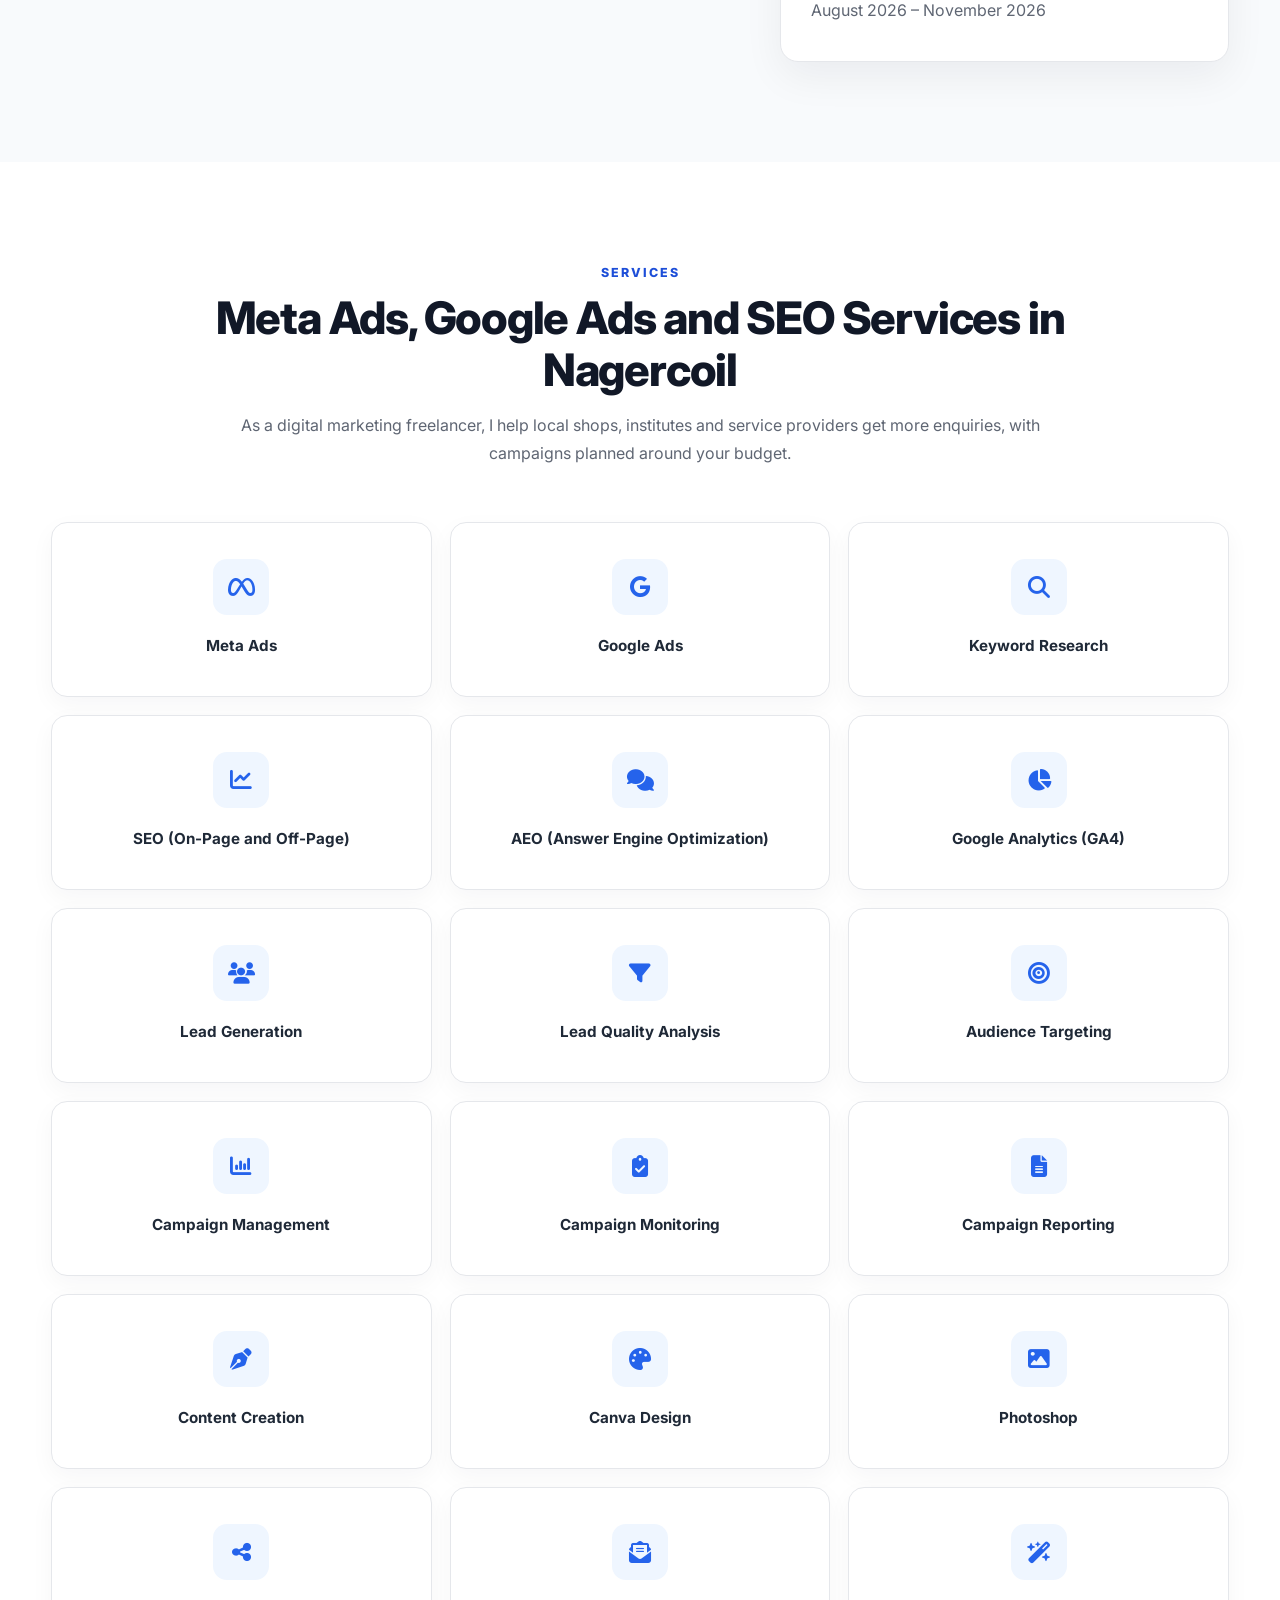
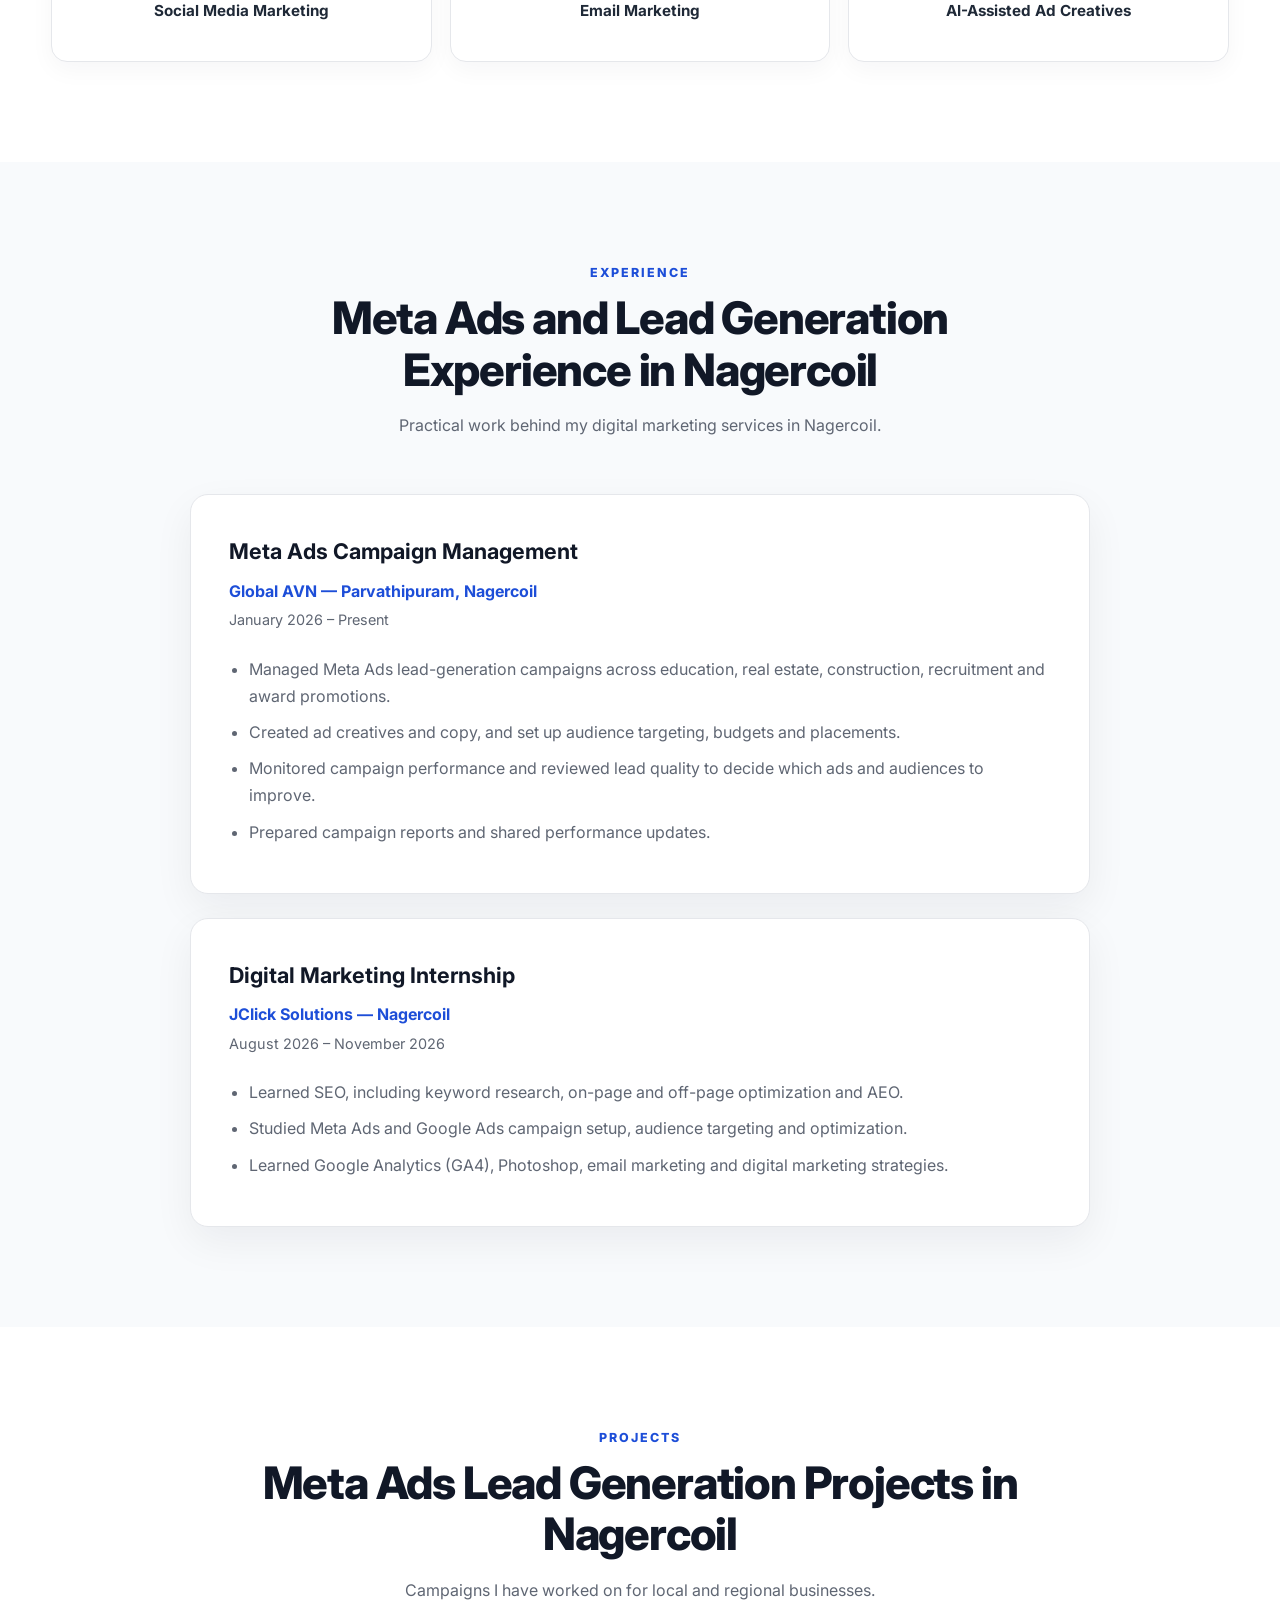
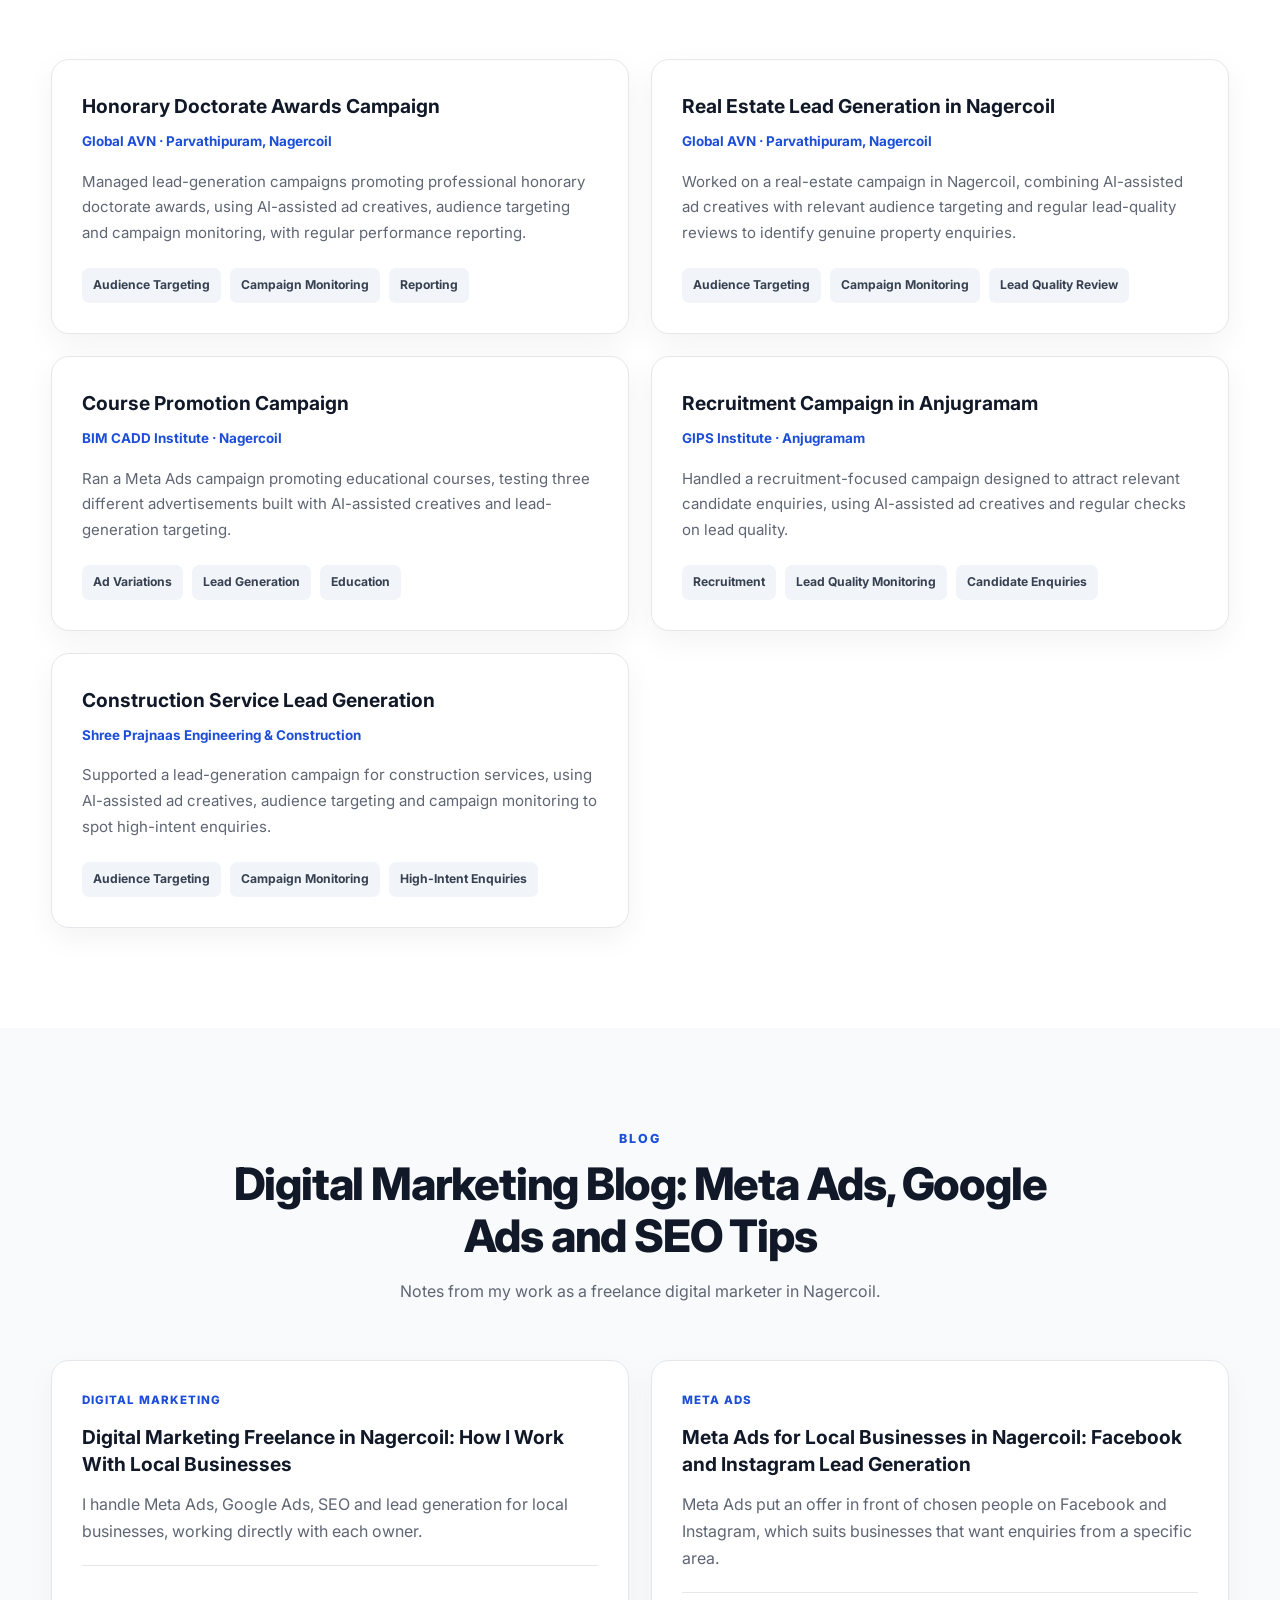
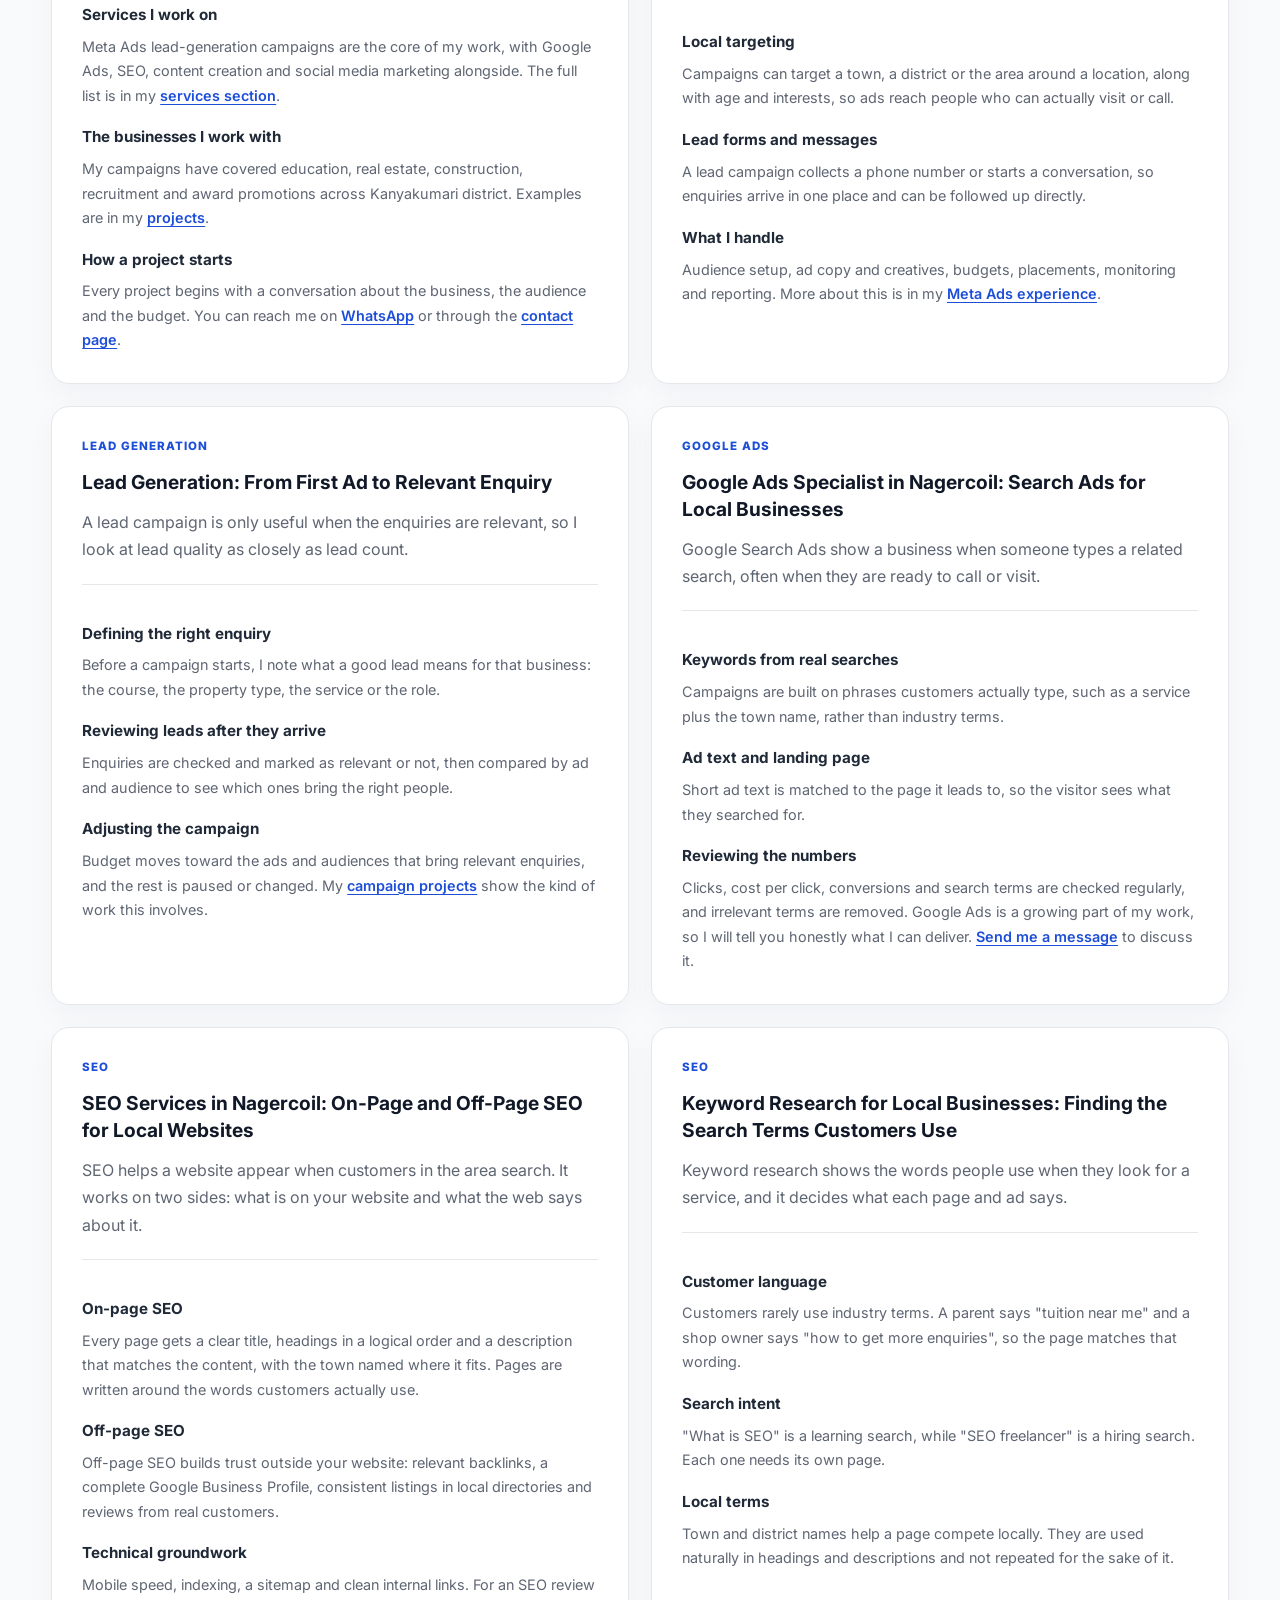
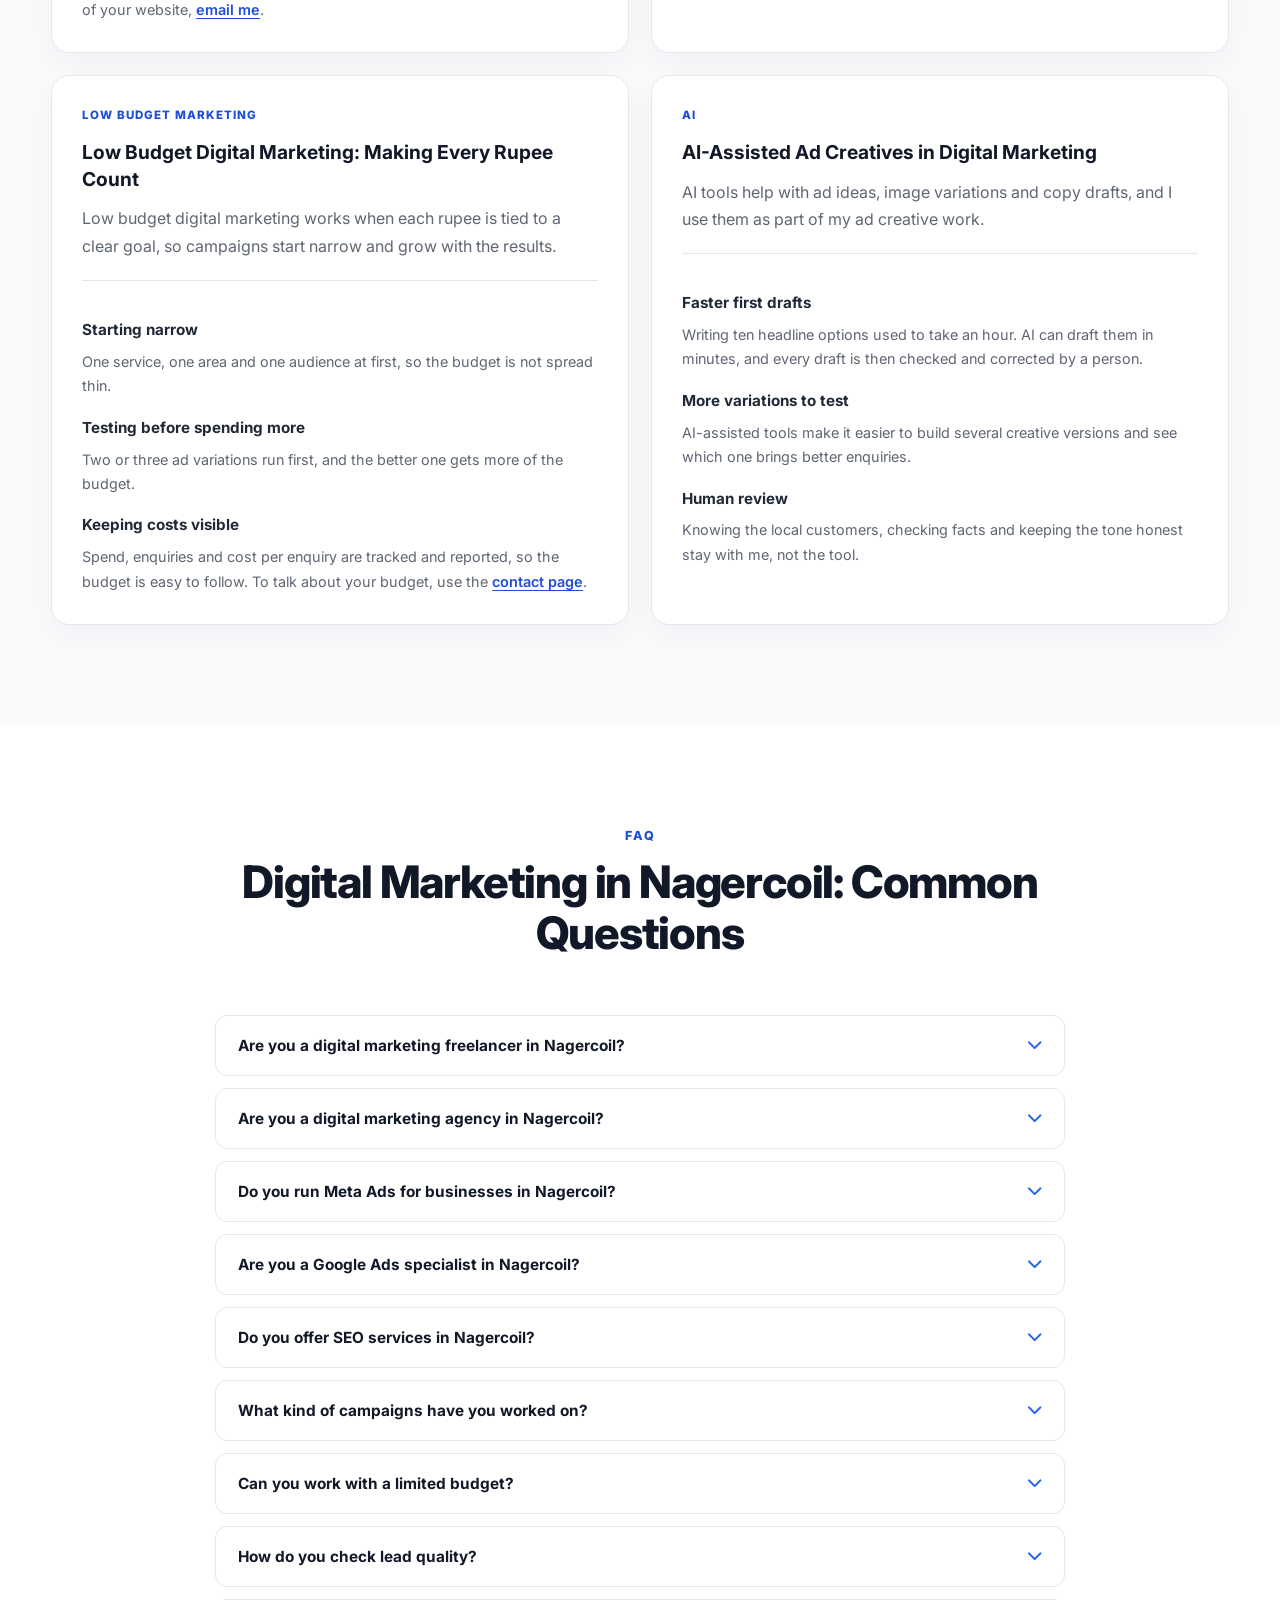
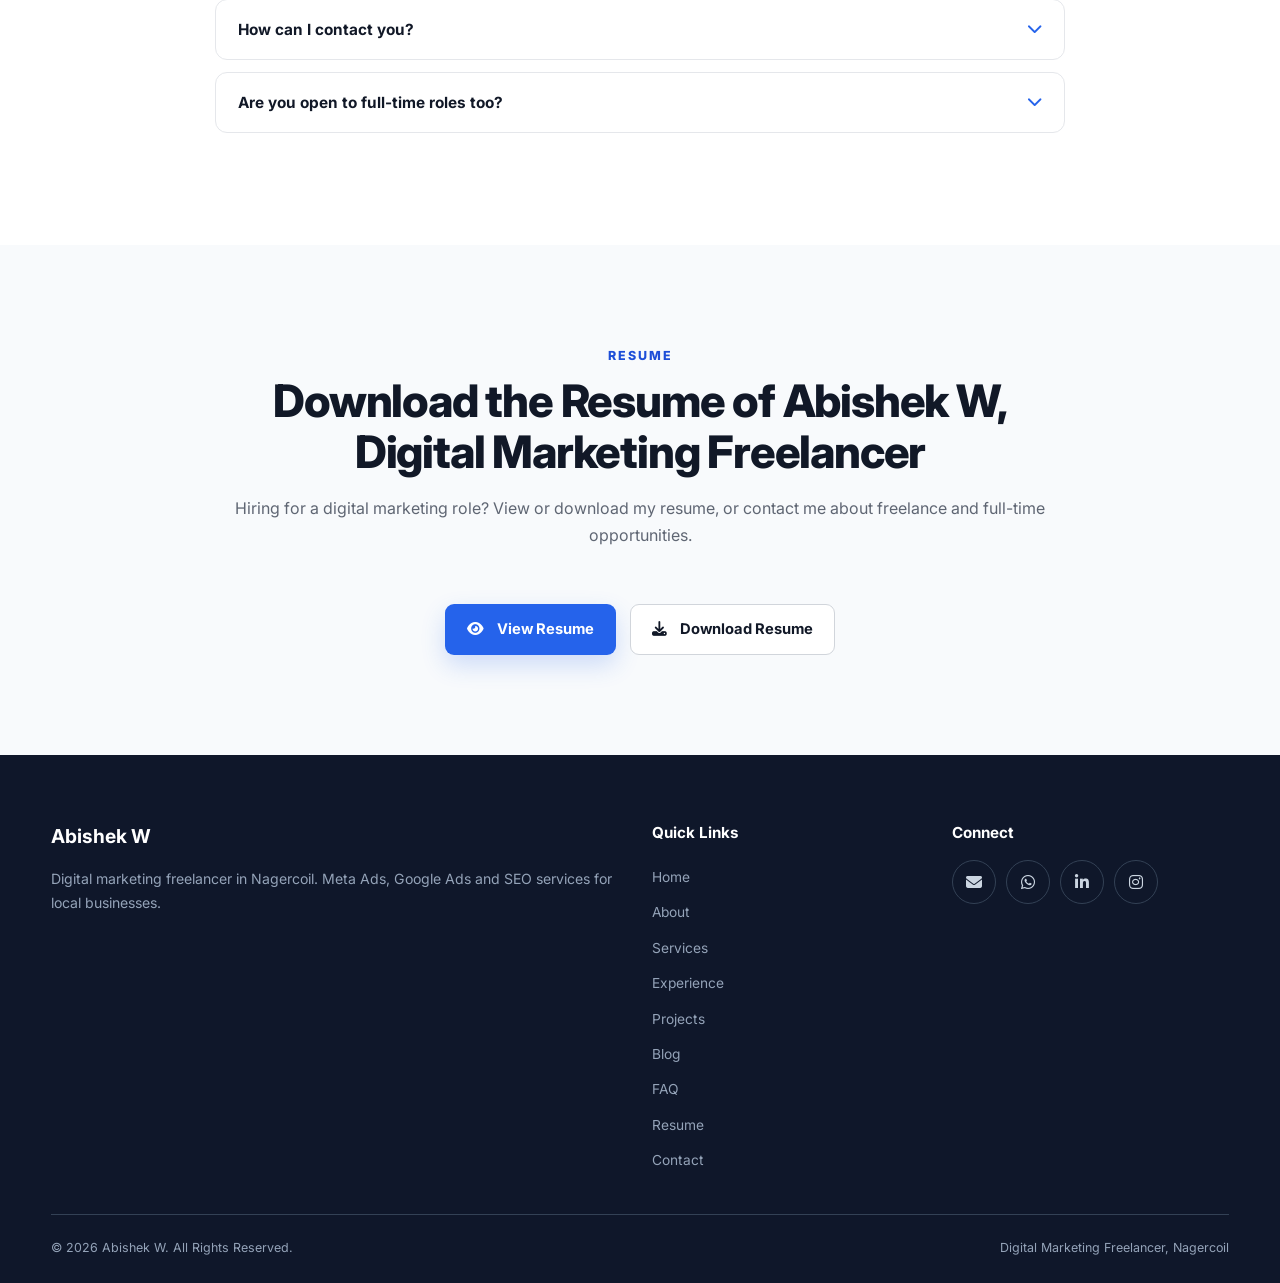
==== commit a875747c: "Update index.html" ====
--- a/index.html
+++ b/index.html
@@ -175,14 +175,14 @@
 <section class="hero" id="home">
   <div class="container hero-grid">
     <div class="hero-content">
-      <div class="open-status">Available for freelance projects in Nagercoil</div>
+      <div class="open-status">Available for freelance projects and full-time roles in Nagercoil</div>
 
       <h1 class="hero-title">Abishek W, <span class="blue">Digital Marketing Freelancer in Nagercoil</span></h1>
 
       <p class="hero-subtitle">Meta Ads, Google Ads and SEO services in Nagercoil for businesses across Kanyakumari district.</p>
 
       <p class="hero-description">
-        I provide digital marketing in Nagercoil as an independent freelancer. I run Meta Ads lead-generation campaigns for local businesses and I am growing my Google Ads and SEO work alongside it, so shops, institutes and service providers can reach nearby customers without a big budget.
+        I provide digital marketing in Nagercoil as an independent freelancer. I run Meta Ads lead-generation campaigns for local businesses and I am growing my Google Ads and SEO work alongside it, so shops, institutes and service providers can reach nearby customers without a big budget. I am also open to full-time digital marketing roles.
       </p>
 
       <div class="hero-buttons">
@@ -230,7 +230,7 @@
         <p>I am Abishek W, a freelance digital marketer from Nagercoil with a B.E. in Computer Science and Engineering from Stella Mary's College of Engineering.</p>
         <p>Most of my work is Meta Ads lead generation for education, real estate, construction, recruitment and professional award promotions. You can see the work in my <a href="#projects">campaign projects</a>.</p>
         <p>Local businesses often have a limited budget and little time to test ads. I handle audience targeting, ad creatives, campaign monitoring and lead-quality checks, then share a clear report so you know where your money went.</p>
-        <p>If you are comparing a digital marketing agency in Nagercoil with digital marketing freelance support, the difference is simple: you talk to me directly, and your budget goes into the campaign. I also work on Google Ads, SEO and content creation. <a href="contact.html">Send me a message</a> and tell me what you want to achieve.</p>
+        <p>If you are comparing a digital marketing agency in Nagercoil with digital marketing freelance support, the difference is simple: you talk to me directly, and your budget goes into the campaign. I also work on Google Ads, SEO and content creation. <a href="contact.html">Send me a message</a> and tell me what you want to achieve. I am also open to full-time digital marketing roles.</p>
       </div>
 
       <div class="education-card">
@@ -582,7 +582,7 @@
     <div class="section-heading">
       <div class="section-label">Resume</div>
       <h2>Download the Resume of Abishek W, Digital Marketing Freelancer</h2>
-      <p>View or download my current digital marketer resume.</p>
+      <p>Hiring for a digital marketing role? View or download my resume, or contact me about freelance and full-time opportunities.</p>
     </div>
     <div class="resume-buttons">
       <a href="Abishek_W_Digital_Marketer.pdf" target="_blank" rel="noopener" class="btn btn-primary"><i class="fa-solid fa-eye" aria-hidden="true"></i> &nbsp; View Resume</a>
--- a/style.css
+++ b/style.css
@@ -1,17 +1,8 @@
 /* =========================================================
    RESET
 ========================================================= */
-
-* {
-    margin: 0;
-    padding: 0;
-    box-sizing: border-box;
-}
-
-html {
-    scroll-behavior: smooth;
-}
-
+* { margin: 0; padding: 0; box-sizing: border-box; }
+html { scroll-behavior: smooth; scroll-padding-top: 84px; }
 body {
     font-family: "Inter", system-ui, -apple-system, "Segoe UI", Roboto, Arial, sans-serif;
     background: #ffffff;
@@ -19,1651 +10,576 @@
     line-height: 1.7;
     overflow-x: hidden;
 }
-
-a {
-    text-decoration: none;
-    color: inherit;
-}
-
-img {
-    max-width: 100%;
-    display: block;
-}
-
-button,
-input,
-textarea {
-    font-family: inherit;
-}
-
-.container {
-    width: min(1180px, 92%);
-    margin: 0 auto;
-}
-
-/* Skip link (keyboard users) */
+a { text-decoration: none; color: inherit; }
+img { max-width: 100%; display: block; }
+button, input, textarea { font-family: inherit; }
+.container { width: min(1180px, 92%); margin: 0 auto; }
+
 .skip-link {
-    position: absolute;
-    left: 12px;
-    top: -70px;
-    z-index: 2000;
-    padding: 10px 16px;
-    border-radius: 8px;
-    background: #2563eb;
-    color: #ffffff;
-    font-weight: 700;
+    position: absolute; left: 12px; top: -70px; z-index: 2000;
+    padding: 10px 16px; border-radius: 8px;
+    background: #2563eb; color: #ffffff; font-weight: 700;
     transition: top 0.2s ease;
 }
-
-.skip-link:focus {
-    top: 12px;
-}
+.skip-link:focus { top: 12px; }
 
 
 /* =========================================================
    NAVBAR
 ========================================================= */
-
 .navbar {
-    position: fixed;
-    top: 0;
-    left: 0;
-    width: 100%;
-    z-index: 1000;
+    position: fixed; top: 0; left: 0; width: 100%; z-index: 1000;
     background: rgba(255, 255, 255, 0.96);
     border-bottom: 1px solid #e5e7eb;
     transition: box-shadow 0.35s ease, background 0.35s ease;
 }
-
-.navbar.scrolled {
-    box-shadow: 0 8px 30px rgba(0, 0, 0, 0.08);
-    background: rgba(255, 255, 255, 0.98);
-}
-
-.nav-container {
-    min-height: 76px;
-    display: flex;
-    align-items: center;
-    justify-content: space-between;
-    gap: 30px;
-}
-
-.logo {
-    font-size: 1.35rem;
-    font-weight: 800;
-    color: #111827;
-    transition: transform 0.3s ease;
-}
-
-.logo:hover {
-    transform: translateY(-2px);
-}
-
-.nav-links {
-    display: flex;
-    align-items: center;
-    gap: 24px;
-}
-
-.nav-links a {
-    position: relative;
-    font-size: 0.9rem;
-    font-weight: 600;
-    color: #4b5563;
-    transition: color 0.3s ease;
-}
-
+.navbar.scrolled { box-shadow: 0 8px 30px rgba(0, 0, 0, 0.08); background: rgba(255, 255, 255, 0.98); }
+.nav-container { min-height: 76px; display: flex; align-items: center; justify-content: space-between; gap: 30px; }
+.logo { font-size: 1.35rem; font-weight: 800; color: #111827; transition: transform 0.3s ease; }
+.logo:hover { transform: translateY(-2px); }
+.nav-links { display: flex; align-items: center; gap: 24px; }
+.nav-links a { position: relative; font-size: 0.9rem; font-weight: 600; color: #4b5563; transition: color 0.3s ease; }
 .nav-links a::after {
-    content: "";
-    position: absolute;
-    left: 0;
-    bottom: -7px;
-    width: 0;
-    height: 2px;
-    background: #2563eb;
-    transition: width 0.3s ease;
-}
-
-.nav-links a:hover,
-.nav-links a.active {
-    color: #2563eb;
-}
-
-.nav-links a:hover::after,
-.nav-links a.active::after {
-    width: 100%;
-}
-
-.nav-links .nav-contact {
-    padding: 10px 17px;
-    border-radius: 8px;
-    background: #2563eb;
-    color: #ffffff;
-}
-
-.nav-links .nav-contact::after {
-    display: none;
-}
-
-.nav-links .nav-contact:hover {
-    background: #1d4ed8;
-    color: #ffffff;
-    transform: translateY(-2px);
-}
-
-
-/* =========================================================
-   HERO
-   (no opacity animation on the main text or image, so the
+    content: ""; position: absolute; left: 0; bottom: -7px;
+    width: 0; height: 2px; background: #2563eb; transition: width 0.3s ease;
+}
+.nav-links a:hover, .nav-links a.active { color: #2563eb; }
+.nav-links a:hover::after, .nav-links a.active::after { width: 100%; }
+.nav-links .nav-contact { padding: 10px 17px; border-radius: 8px; background: #2563eb; color: #ffffff; }
+.nav-links .nav-contact::after { display: none; }
+.nav-links .nav-contact:hover { background: #1d4ed8; color: #ffffff; transform: translateY(-2px); }
+
+
+/* =========================================================
+   HERO (no opacity animation on main text or image, so the
    largest content paints as early as possible)
 ========================================================= */
-
 .hero {
-    min-height: 100vh;
-    min-height: 100svh;
+    min-height: 100vh; min-height: 100svh;
     padding: 150px 0 100px;
-    display: flex;
-    align-items: center;
+    display: flex; align-items: center;
     background:
         radial-gradient(circle at 80% 20%, rgba(37, 99, 235, 0.08), transparent 30%),
         linear-gradient(180deg, #ffffff 0%, #f8fafc 100%);
 }
-
-.hero-grid {
-    display: grid;
-    grid-template-columns: 1.05fr 0.95fr;
-    align-items: center;
-    gap: 70px;
-}
-
+.hero-grid { display: grid; grid-template-columns: 1.05fr 0.95fr; align-items: center; gap: 70px; }
 .open-status {
-    display: inline-flex;
-    align-items: center;
-    gap: 9px;
-    padding: 8px 14px;
-    margin-bottom: 22px;
-    border: 1px solid #dbeafe;
-    border-radius: 50px;
-    background: #eff6ff;
-    color: #1d4ed8;
-    font-size: 0.82rem;
-    font-weight: 700;
-}
-
+    display: inline-flex; align-items: center; gap: 9px;
+    padding: 8px 14px; margin-bottom: 22px;
+    border: 1px solid #dbeafe; border-radius: 50px;
+    background: #eff6ff; color: #1d4ed8;
+    font-size: 0.82rem; font-weight: 700;
+}
 .open-status::before {
-    content: "";
-    width: 8px;
-    height: 8px;
-    border-radius: 50%;
-    background: #22c55e;
-    animation: pulse 1.8s infinite;
-}
-
+    content: ""; width: 8px; height: 8px; border-radius: 50%;
+    background: #22c55e; animation: pulse 1.8s infinite;
+}
 .hero-title {
-    max-width: 750px;
-    margin-bottom: 18px;
-    font-size: clamp(2.7rem, 5vw, 4.6rem);
-    line-height: 1.08;
-    letter-spacing: -2px;
-    font-weight: 800;
-    color: #111827;
-}
-
-.hero-title .blue {
-    color: #2563eb;
-}
-
-.hero-subtitle {
-    max-width: 750px;
-    margin-bottom: 22px;
-    font-size: 1.15rem;
-    line-height: 1.6;
-    font-weight: 600;
-    color: #374151;
-}
-
-.hero-description {
-    max-width: 700px;
-    margin-bottom: 30px;
-    color: #5f6673;
-    font-size: 1rem;
-}
-
-.hero-buttons {
-    display: flex;
-    flex-wrap: wrap;
-    gap: 14px;
-    margin-bottom: 28px;
-}
+    max-width: 750px; margin-bottom: 18px;
+    font-size: clamp(2.2rem, 4.4vw, 4rem);
+    line-height: 1.1; letter-spacing: -1.5px; font-weight: 800; color: #111827;
+}
+.hero-title .blue { color: #2563eb; }
+.hero-subtitle { max-width: 750px; margin-bottom: 22px; font-size: 1.15rem; line-height: 1.6; font-weight: 600; color: #374151; }
+.hero-description { max-width: 700px; margin-bottom: 30px; color: #5f6673; font-size: 1rem; }
+.hero-buttons { display: flex; flex-wrap: wrap; gap: 14px; margin-bottom: 28px; }
 
 .btn {
-    position: relative;
-    overflow: hidden;
-    display: inline-flex;
-    align-items: center;
-    justify-content: center;
-    gap: 7px;
-    min-height: 48px;
-    padding: 12px 21px;
-    border-radius: 9px;
-    border: 1px solid transparent;
-    font-size: 0.92rem;
-    font-weight: 700;
-    cursor: pointer;
-    transition:
-        transform 0.3s ease,
-        box-shadow 0.3s ease,
-        background 0.3s ease,
-        border-color 0.3s ease;
-}
-
-.btn:hover {
-    transform: translateY(-3px);
-}
-
-.btn-primary {
-    background: #2563eb;
-    color: #ffffff;
-    box-shadow: 0 10px 24px rgba(37, 99, 235, 0.2);
-}
-
-.btn-primary:hover {
-    background: #1d4ed8;
-    box-shadow: 0 15px 30px rgba(37, 99, 235, 0.28);
-}
-
-.btn-secondary {
-    background: #ffffff;
-    color: #111827;
-    border-color: #d1d5db;
-}
-
-.btn-secondary:hover {
-    border-color: #2563eb;
-    color: #2563eb;
-}
-
+    position: relative; overflow: hidden;
+    display: inline-flex; align-items: center; justify-content: center; gap: 7px;
+    min-height: 48px; padding: 12px 21px;
+    border-radius: 9px; border: 1px solid transparent;
+    font-size: 0.92rem; font-weight: 700; cursor: pointer;
+    transition: transform 0.3s ease, box-shadow 0.3s ease, background 0.3s ease, border-color 0.3s ease;
+}
+.btn:hover { transform: translateY(-3px); }
+.btn-primary { background: #2563eb; color: #ffffff; box-shadow: 0 10px 24px rgba(37, 99, 235, 0.2); }
+.btn-primary:hover { background: #1d4ed8; box-shadow: 0 15px 30px rgba(37, 99, 235, 0.28); }
+.btn-secondary { background: #ffffff; color: #111827; border-color: #d1d5db; }
+.btn-secondary:hover { border-color: #2563eb; color: #2563eb; }
 .btn .ripple {
-    position: absolute;
-    width: 10px;
-    height: 10px;
-    border-radius: 50%;
+    position: absolute; width: 10px; height: 10px; border-radius: 50%;
     background: rgba(255, 255, 255, 0.5);
     transform: translate(-50%, -50%) scale(0);
-    animation: rippleOut 0.6s ease-out;
-    pointer-events: none;
-}
-
-.social-links {
-    display: flex;
-    align-items: center;
-    gap: 11px;
-}
-
+    animation: rippleOut 0.6s ease-out; pointer-events: none;
+}
+
+.social-links { display: flex; align-items: center; gap: 11px; }
 .social-links a {
-    width: 44px;
-    height: 44px;
-    display: grid;
-    place-items: center;
-    border: 1px solid #e5e7eb;
-    border-radius: 50%;
-    background: #ffffff;
-    color: #4b5563;
-    transition: all 0.3s ease;
-}
-
-.social-links a:hover {
-    color: #ffffff;
-    background: #2563eb;
-    border-color: #2563eb;
-    transform: translateY(-4px) rotate(3deg);
-}
+    width: 44px; height: 44px; display: grid; place-items: center;
+    border: 1px solid #e5e7eb; border-radius: 50%;
+    background: #ffffff; color: #4b5563; transition: all 0.3s ease;
+}
+.social-links a:hover { color: #ffffff; background: #2563eb; border-color: #2563eb; transform: translateY(-4px) rotate(3deg); }
 
 
 /* =========================================================
    HERO IMAGE
 ========================================================= */
-
-.hero-visual {
-    position: relative;
-    min-height: 520px;
-    display: flex;
-    align-items: center;
-    justify-content: center;
-}
-
+.hero-visual { position: relative; min-height: 520px; display: flex; align-items: center; justify-content: center; }
 .hero-visual::before {
-    content: "";
-    position: absolute;
-    width: 410px;
-    height: 410px;
-    border-radius: 50%;
-    background: #eff6ff;
-    z-index: 0;
+    content: ""; position: absolute; width: 410px; height: 410px;
+    border-radius: 50%; background: #eff6ff; z-index: 0;
     animation: imageGlow 5s ease-in-out infinite;
 }
-
 .profile-image {
-    position: relative;
-    z-index: 2;
-    width: 390px;
-    height: 470px;
-    object-fit: cover;
-    object-position: center top;
-    border-radius: 25px;
-    border: 8px solid #ffffff;
+    position: relative; z-index: 2;
+    width: 390px; height: 470px;
+    object-fit: cover; object-position: center top;
+    border-radius: 25px; border: 8px solid #ffffff;
     box-shadow: 0 30px 70px rgba(15, 23, 42, 0.15);
     transition: transform 0.5s ease, box-shadow 0.5s ease;
 }
-
-.profile-image:hover {
-    transform: translateY(-8px) scale(1.015);
-    box-shadow: 0 40px 85px rgba(15, 23, 42, 0.2);
-}
+.profile-image:hover { transform: translateY(-8px) scale(1.015); box-shadow: 0 40px 85px rgba(15, 23, 42, 0.2); }
 
 
 /* =========================================================
    FLOATING CARDS
 ========================================================= */
-
 .floating-card {
-    position: absolute;
-    z-index: 5;
-    display: flex;
-    align-items: center;
-    gap: 12px;
-    padding: 13px 16px;
-    min-width: 190px;
+    position: absolute; z-index: 5;
+    display: flex; align-items: center; gap: 12px;
+    padding: 13px 16px; min-width: 190px;
     background: rgba(255, 255, 255, 0.96);
-    border: 1px solid #e5e7eb;
-    border-radius: 13px;
+    border: 1px solid #e5e7eb; border-radius: 13px;
     box-shadow: 0 18px 40px rgba(15, 23, 42, 0.12);
 }
-
 .floating-icon {
-    width: 42px;
-    height: 42px;
-    display: grid;
-    place-items: center;
-    border-radius: 10px;
-    background: #eff6ff;
-    color: #2563eb;
-    font-size: 1.15rem;
-}
-
-.floating-text {
-    display: flex;
-    flex-direction: column;
-    line-height: 1.35;
-}
-
-.floating-text strong {
-    color: #111827;
-    font-size: 0.9rem;
-}
-
-.floating-text span {
-    color: #5f6673;
-    font-size: 0.75rem;
-}
-
-.meta-card {
-    left: -15px;
-    top: 70px;
-    animation: floatA 4s ease-in-out infinite;
-}
-
-.google-card {
-    right: -25px;
-    top: 190px;
-    animation: floatB 4.5s ease-in-out infinite;
-}
-
-.seo-card {
-    left: 0;
-    bottom: 60px;
-    animation: floatC 5s ease-in-out infinite;
-}
+    width: 42px; height: 42px; display: grid; place-items: center;
+    border-radius: 10px; background: #eff6ff; color: #2563eb; font-size: 1.15rem;
+}
+.floating-text { display: flex; flex-direction: column; line-height: 1.35; }
+.floating-text strong { color: #111827; font-size: 0.9rem; }
+.floating-text span { color: #5f6673; font-size: 0.75rem; }
+.meta-card { left: -15px; top: 70px; animation: floatA 4s ease-in-out infinite; }
+.google-card { right: -25px; top: 190px; animation: floatB 4.5s ease-in-out infinite; }
+.seo-card { left: 0; bottom: 60px; animation: floatC 5s ease-in-out infinite; }
 
 
 /* =========================================================
    GENERAL SECTIONS
 ========================================================= */
-
-section:not(.hero) {
-    padding: 100px 0;
-}
-
-section:nth-of-type(even) {
-    background: #f8fafc;
-}
+section:not(.hero) { padding: 100px 0; }
+section:nth-of-type(even) { background: #f8fafc; }
 
 
 /* =========================================================
    SECTION HEADINGS
 ========================================================= */
-
-.section-heading {
-    max-width: 850px;
-    margin: 0 auto 55px;
-    text-align: center;
-}
-
-.section-label,
-.section-heading > p:first-child {
-    margin-bottom: 10px;
-    color: #1d4ed8;
-    font-size: 0.78rem;
-    font-weight: 800;
-    text-transform: uppercase;
-    letter-spacing: 2px;
-}
-
+.section-heading { max-width: 850px; margin: 0 auto 55px; text-align: center; }
+.section-label, .section-heading > p:first-child {
+    margin-bottom: 10px; color: #1d4ed8;
+    font-size: 0.78rem; font-weight: 800;
+    text-transform: uppercase; letter-spacing: 2px;
+}
 .section-heading h2 {
-    margin-bottom: 16px;
-    color: #111827;
-    font-size: clamp(2rem, 4vw, 3rem);
-    line-height: 1.15;
-    letter-spacing: -1.5px;
-    font-weight: 800;
-}
-
-.section-heading > p:last-child {
-    color: #5f6673;
-    font-size: 1rem;
-    font-weight: 400;
-    line-height: 1.7;
-}
+    margin-bottom: 16px; color: #111827;
+    font-size: clamp(1.8rem, 3.6vw, 2.8rem);
+    line-height: 1.15; letter-spacing: -1.2px; font-weight: 800;
+}
+.section-heading > p:last-child { color: #5f6673; font-size: 1rem; font-weight: 400; line-height: 1.7; }
 
 
 /* =========================================================
    ABOUT
 ========================================================= */
-
-.about-grid {
-    display: grid;
-    grid-template-columns: 1.2fr 0.8fr;
-    gap: 55px;
-    align-items: start;
-}
-
-.about-content p {
-    margin-bottom: 18px;
-    color: #5f6673;
-}
-
+.about-grid { display: grid; grid-template-columns: 1.2fr 0.8fr; gap: 55px; align-items: start; }
+.about-content p { margin-bottom: 18px; color: #5f6673; }
 .education-card {
-    padding: 30px;
-    background: #ffffff;
-    border: 1px solid #e5e7eb;
-    border-radius: 18px;
+    padding: 30px; background: #ffffff;
+    border: 1px solid #e5e7eb; border-radius: 18px;
     box-shadow: 0 15px 40px rgba(15, 23, 42, 0.06);
     transition: transform 0.35s ease, box-shadow 0.35s ease, border-color 0.35s ease;
 }
-
-.education-card:hover {
-    transform: translateY(-7px);
-    box-shadow: 0 25px 55px rgba(15, 23, 42, 0.1);
-    border-color: #bfdbfe;
-}
-
-.education-card h3 {
-    margin-bottom: 13px;
-    color: #111827;
-    font-size: 1.05rem;
-}
-
-.education-card p {
-    margin-bottom: 7px;
-    color: #5f6673;
-}
-
-.education-card p strong {
-    color: #111827;
-}
-
-
-/* =========================================================
-   LOCAL MARKETING (info cards)
-========================================================= */
-
-.info-grid {
-    display: grid;
-    grid-template-columns: repeat(3, 1fr);
-    gap: 22px;
-}
-
-.info-card {
-    padding: 30px;
-    background: #ffffff;
-    border: 1px solid #e5e7eb;
-    border-radius: 18px;
-    box-shadow: 0 10px 30px rgba(15, 23, 42, 0.05);
-    transition:
-        transform 0.4s ease,
-        box-shadow 0.4s ease,
-        border-color 0.4s ease;
-}
-
-.info-card:hover {
-    transform: translateY(-9px);
-    border-color: #bfdbfe;
-    box-shadow: 0 25px 55px rgba(37, 99, 235, 0.1);
-}
-
-.info-card h3 {
-    margin-bottom: 13px;
-    color: #111827;
-    font-size: 1.15rem;
-    line-height: 1.4;
-}
-
-.info-card p {
-    color: #5f6673;
-    font-size: 0.94rem;
-}
+.education-card:hover { transform: translateY(-7px); box-shadow: 0 25px 55px rgba(15, 23, 42, 0.1); border-color: #bfdbfe; }
+.education-card h3 { margin-bottom: 13px; color: #111827; font-size: 1.05rem; }
+.education-card p { margin-bottom: 7px; color: #5f6673; }
+.education-card p strong { color: #111827; }
 
 
 /* =========================================================
    SKILLS
 ========================================================= */
-
-.skills-grid {
-    display: grid;
-    grid-template-columns: repeat(3, 1fr);
-    gap: 18px;
-}
-
+.skills-grid { display: grid; grid-template-columns: repeat(3, 1fr); gap: 18px; }
 .skill-card {
-    min-height: 175px;
-    padding: 28px 20px;
-    display: flex;
-    flex-direction: column;
-    justify-content: center;
-    align-items: center;
-    text-align: center;
-    background: #ffffff;
-    border: 1px solid #e5e7eb;
-    border-radius: 16px;
+    min-height: 175px; padding: 28px 20px;
+    display: flex; flex-direction: column; justify-content: center; align-items: center;
+    text-align: center; background: #ffffff;
+    border: 1px solid #e5e7eb; border-radius: 16px;
     box-shadow: 0 8px 25px rgba(15, 23, 42, 0.04);
-    transition:
-        transform 0.35s ease,
-        box-shadow 0.35s ease,
-        border-color 0.35s ease;
-}
-
-.skill-card:hover {
-    transform: translateY(-9px);
-    border-color: #bfdbfe;
-    box-shadow: 0 20px 45px rgba(37, 99, 235, 0.1);
-}
-
+    transition: transform 0.35s ease, box-shadow 0.35s ease, border-color 0.35s ease;
+}
+.skill-card:hover { transform: translateY(-9px); border-color: #bfdbfe; box-shadow: 0 20px 45px rgba(37, 99, 235, 0.1); }
 .skill-icon {
-    width: 56px;
-    height: 56px;
-    margin-bottom: 18px;
-    display: grid;
-    place-items: center;
-    border-radius: 14px;
-    background: #eff6ff;
-    color: #2563eb;
-    font-size: 1.35rem;
-    transition: all 0.35s ease;
-}
-
-.skill-card:hover .skill-icon {
-    background: #2563eb;
-    color: #ffffff;
-    transform: rotate(-6deg) scale(1.08);
-}
-
-.skill-card h3 {
-    color: #1f2937;
-    font-size: 0.95rem;
-}
+    width: 56px; height: 56px; margin-bottom: 18px;
+    display: grid; place-items: center;
+    border-radius: 14px; background: #eff6ff; color: #2563eb;
+    font-size: 1.35rem; transition: all 0.35s ease;
+}
+.skill-card:hover .skill-icon { background: #2563eb; color: #ffffff; transform: rotate(-6deg) scale(1.08); }
+.skill-card h3 { color: #1f2937; font-size: 0.95rem; }
 
 
 /* =========================================================
    EXPERIENCE
 ========================================================= */
-
 .experience-card {
-    max-width: 900px;
-    margin: auto;
-    padding: 38px;
-    background: #ffffff;
-    border: 1px solid #e5e7eb;
-    border-radius: 18px;
+    max-width: 900px; margin: auto; padding: 38px;
+    background: #ffffff; border: 1px solid #e5e7eb; border-radius: 18px;
     box-shadow: 0 15px 40px rgba(15, 23, 42, 0.06);
     transition: transform 0.35s ease, box-shadow 0.35s ease, border-color 0.35s ease;
 }
-
-.experience-card + .experience-card {
-    margin-top: 24px;
-}
-
-.experience-card:hover {
-    transform: translateY(-7px);
-    border-color: #bfdbfe;
-    box-shadow: 0 25px 55px rgba(15, 23, 42, 0.1);
-}
-
-.experience-card h3 {
-    margin-bottom: 8px;
-    color: #111827;
-    font-size: 1.35rem;
-}
-
-.company {
-    color: #1d4ed8;
-    font-weight: 700;
-}
-
-.date {
-    margin-top: 3px;
-    margin-bottom: 23px;
-    color: #5f6673;
-    font-size: 0.9rem;
-}
-
-.experience-card ul {
-    padding-left: 20px;
-}
-
-.experience-card li {
-    margin-bottom: 9px;
-    color: #5f6673;
-}
+.experience-card + .experience-card { margin-top: 24px; }
+.experience-card:hover { transform: translateY(-7px); border-color: #bfdbfe; box-shadow: 0 25px 55px rgba(15, 23, 42, 0.1); }
+.experience-card h3 { margin-bottom: 8px; color: #111827; font-size: 1.35rem; }
+.company { color: #1d4ed8; font-weight: 700; }
+.date { margin-top: 3px; margin-bottom: 23px; color: #5f6673; font-size: 0.9rem; }
+.experience-card ul { padding-left: 20px; }
+.experience-card li { margin-bottom: 9px; color: #5f6673; }
 
 
 /* =========================================================
    PROJECTS
 ========================================================= */
-
-.projects-grid {
-    display: grid;
-    grid-template-columns: repeat(2, 1fr);
-    gap: 22px;
-}
-
+.projects-grid { display: grid; grid-template-columns: repeat(2, 1fr); gap: 22px; }
 .project-card {
-    padding: 30px;
-    background: #ffffff;
-    border: 1px solid #e5e7eb;
-    border-radius: 18px;
+    padding: 30px; background: #ffffff;
+    border: 1px solid #e5e7eb; border-radius: 18px;
     box-shadow: 0 10px 30px rgba(15, 23, 42, 0.05);
-    transition:
-        transform 0.4s ease,
-        box-shadow 0.4s ease,
-        border-color 0.4s ease;
-}
-
-.project-card:hover {
-    transform: translateY(-9px);
-    border-color: #bfdbfe;
-    box-shadow: 0 25px 55px rgba(37, 99, 235, 0.1);
-}
-
-.project-card h3 {
-    margin-bottom: 7px;
-    color: #111827;
-    font-size: 1.2rem;
-}
-
-.project-location {
-    margin-bottom: 16px;
-    color: #1d4ed8;
-    font-size: 0.84rem;
-    font-weight: 700;
-}
-
-.project-card p {
-    margin-bottom: 23px;
-    color: #5f6673;
-    font-size: 0.94rem;
-}
-
-.project-stats {
-    display: flex;
-    flex-wrap: wrap;
-    gap: 9px;
-}
-
+    transition: transform 0.4s ease, box-shadow 0.4s ease, border-color 0.4s ease;
+}
+.project-card:hover { transform: translateY(-9px); border-color: #bfdbfe; box-shadow: 0 25px 55px rgba(37, 99, 235, 0.1); }
+.project-card h3 { margin-bottom: 7px; color: #111827; font-size: 1.2rem; }
+.project-location { margin-bottom: 16px; color: #1d4ed8; font-size: 0.84rem; font-weight: 700; }
+.project-card p { margin-bottom: 23px; color: #5f6673; font-size: 0.94rem; }
+.project-stats { display: flex; flex-wrap: wrap; gap: 9px; }
 .stat {
-    padding: 7px 11px;
-    border-radius: 7px;
-    background: #f1f5f9;
-    color: #374151;
-    font-size: 0.76rem;
-    font-weight: 700;
+    padding: 7px 11px; border-radius: 7px;
+    background: #f1f5f9; color: #374151;
+    font-size: 0.76rem; font-weight: 700;
     transition: background 0.3s ease, color 0.3s ease;
 }
-
-.project-card:hover .stat {
-    background: #eff6ff;
-    color: #1d4ed8;
-}
+.project-card:hover .stat { background: #eff6ff; color: #1d4ed8; }
 
 
 /* =========================================================
    BLOG
 ========================================================= */
-
-.blog-grid {
-    display: grid;
-    grid-template-columns: repeat(2, 1fr);
-    gap: 22px;
-}
-
+.blog-grid { display: grid; grid-template-columns: repeat(2, 1fr); gap: 22px; }
 .blog-card {
-    padding: 30px;
-    background: #ffffff;
-    border: 1px solid #e5e7eb;
-    border-radius: 18px;
+    padding: 30px; background: #ffffff;
+    border: 1px solid #e5e7eb; border-radius: 18px;
     box-shadow: 0 10px 30px rgba(15, 23, 42, 0.04);
-    transition:
-        transform 0.4s ease,
-        box-shadow 0.4s ease,
-        border-color 0.4s ease;
-}
-
-.blog-card:hover {
-    transform: translateY(-8px);
-    border-color: #bfdbfe;
-    box-shadow: 0 25px 55px rgba(15, 23, 42, 0.1);
-}
-
-.blog-meta {
-    margin-bottom: 13px;
-    color: #1d4ed8;
-    font-size: 0.72rem;
-    font-weight: 800;
-    letter-spacing: 1px;
-}
-
-.blog-card h3 {
-    margin-bottom: 13px;
-    color: #111827;
-    font-size: 1.2rem;
-    line-height: 1.4;
-}
-
-.blog-card > p {
-    margin-bottom: 20px;
-    color: #5f6673;
-}
-
-.blog-content {
-    padding-top: 20px;
-    border-top: 1px solid #e5e7eb;
-}
-
-.blog-content h4 {
-    margin: 16px 0 7px;
-    color: #1f2937;
-    font-size: 0.95rem;
-}
-
-.blog-content p {
-    color: #5f6673;
-    font-size: 0.9rem;
-}
+    transition: transform 0.4s ease, box-shadow 0.4s ease, border-color 0.4s ease;
+}
+.blog-card:hover { transform: translateY(-8px); border-color: #bfdbfe; box-shadow: 0 25px 55px rgba(15, 23, 42, 0.1); }
+.blog-meta { margin-bottom: 13px; color: #1d4ed8; font-size: 0.72rem; font-weight: 800; letter-spacing: 1px; }
+.blog-card h3 { margin-bottom: 13px; color: #111827; font-size: 1.2rem; line-height: 1.4; }
+.blog-card > p { margin-bottom: 20px; color: #5f6673; }
+.blog-content { padding-top: 20px; border-top: 1px solid #e5e7eb; }
+.blog-content h4 { margin: 16px 0 7px; color: #1f2937; font-size: 0.95rem; }
+.blog-content p { color: #5f6673; font-size: 0.9rem; }
 
 
 /* =========================================================
    FAQ
 ========================================================= */
-
-.faq-container {
-    max-width: 850px;
-    margin: 0 auto;
-}
-
+.faq-container { max-width: 850px; margin: 0 auto; }
 .faq-item {
-    margin-bottom: 12px;
-    overflow: hidden;
-    background: #ffffff;
-    border: 1px solid #e5e7eb;
-    border-radius: 12px;
+    margin-bottom: 12px; overflow: hidden;
+    background: #ffffff; border: 1px solid #e5e7eb; border-radius: 12px;
     transition: border-color 0.3s ease;
 }
-
-.faq-item.active {
-    border-color: #bfdbfe;
-}
-
+.faq-item.active { border-color: #bfdbfe; }
 .faq-question {
-    width: 100%;
-    padding: 20px 22px;
-    display: flex;
-    align-items: center;
-    justify-content: space-between;
-    gap: 20px;
-    border: none;
-    background: transparent;
-    color: #111827;
-    text-align: left;
-    font-size: 0.96rem;
-    font-weight: 700;
-    cursor: pointer;
-}
-
-.faq-question i {
-    color: #2563eb;
-    transition: transform 0.3s ease;
-}
-
-.faq-item.active .faq-question i {
-    transform: rotate(180deg);
-}
+    width: 100%; padding: 20px 22px;
+    display: flex; align-items: center; justify-content: space-between; gap: 20px;
+    border: none; background: transparent; color: #111827;
+    text-align: left; font-size: 0.96rem; font-weight: 700; cursor: pointer;
+}
+.faq-question i { color: #2563eb; transition: transform 0.3s ease; }
+.faq-item.active .faq-question i { transform: rotate(180deg); }
 
 /* Closed answers are hidden from keyboard focus too */
 .faq-answer {
-    max-height: 0;
-    overflow: hidden;
-    visibility: hidden;
-    padding: 0 22px;
-    color: #5f6673;
-    font-size: 0.92rem;
-    transition:
-        max-height 0.4s ease,
-        padding 0.4s ease,
-        visibility 0s linear 0.4s;
-}
-
-.faq-item.active .faq-answer {
-    max-height: 400px;
-    visibility: visible;
-    padding: 0 22px 21px;
-    transition-delay: 0s;
-}
+    max-height: 0; overflow: hidden; visibility: hidden;
+    padding: 0 22px; color: #5f6673; font-size: 0.92rem;
+    transition: max-height 0.4s ease, padding 0.4s ease, visibility 0s linear 0.4s;
+}
+.faq-item.active .faq-answer { max-height: 400px; visibility: visible; padding: 0 22px 21px; transition-delay: 0s; }
 
 
 /* =========================================================
    RESUME
 ========================================================= */
-
-.resume-buttons {
-    display: flex;
-    justify-content: center;
-    flex-wrap: wrap;
-    gap: 14px;
-}
+.resume-buttons { display: flex; justify-content: center; flex-wrap: wrap; gap: 14px; }
 
 
 /* =========================================================
    CONTACT PAGE
 ========================================================= */
-
-.section-padding {
-    padding: 100px 0;
-}
-
-section.contact-section {
-    padding-top: 140px;
-}
-
+.section-padding { padding: 100px 0; }
+section.contact-section { padding-top: 140px; }
 .page-title {
-    margin-bottom: 16px;
-    color: #111827;
-    font-size: clamp(2rem, 4vw, 3rem);
-    line-height: 1.15;
-    letter-spacing: -1.5px;
-    font-weight: 800;
-}
-
-.contact-subheading {
-    margin-bottom: 18px;
-    padding-left: 12px;
-    color: #111827;
-    font-size: 1.25rem;
-    font-weight: 800;
-}
-
-.row {
-    display: flex;
-    flex-wrap: wrap;
-    margin-left: -12px;
-    margin-right: -12px;
-}
-
-.row > * {
-    padding-left: 12px;
-    padding-right: 12px;
-}
-
-.g-5 {
-    row-gap: 45px;
-}
-
-.col-lg-5 {
-    width: 41.666667%;
-}
-
-.col-lg-6 {
-    width: 50%;
-}
-
-.col-lg-7 {
-    width: 58.333333%;
-}
-
-.col-lg-3 {
-    width: 25%;
-}
-
-.col-md-6 {
-    width: 50%;
-}
-
-.contact-info {
-    display: flex;
-    flex-direction: column;
-    gap: 18px;
-}
-
+    margin-bottom: 16px; color: #111827;
+    font-size: clamp(1.8rem, 3.6vw, 2.8rem);
+    line-height: 1.15; letter-spacing: -1.2px; font-weight: 800;
+}
+.contact-subheading { margin-bottom: 18px; padding-left: 12px; color: #111827; font-size: 1.25rem; font-weight: 800; }
+
+.row { display: flex; flex-wrap: wrap; margin-left: -12px; margin-right: -12px; }
+.row > * { padding-left: 12px; padding-right: 12px; }
+.g-5 { row-gap: 45px; }
+.col-lg-5 { width: 41.666667%; }
+.col-lg-6 { width: 50%; }
+.col-lg-7 { width: 58.333333%; }
+.col-lg-3 { width: 25%; }
+.col-md-6 { width: 50%; }
+
+.contact-info { display: flex; flex-direction: column; gap: 18px; }
 .contact-item {
-    display: flex;
-    align-items: center;
-    gap: 16px;
-    padding: 20px;
-    background: #ffffff;
-    border: 1px solid #e5e7eb;
-    border-radius: 14px;
+    display: flex; align-items: center; gap: 16px; padding: 20px;
+    background: #ffffff; border: 1px solid #e5e7eb; border-radius: 14px;
     transition: transform 0.3s ease, box-shadow 0.3s ease, border-color 0.3s ease;
 }
-
-.contact-item:hover {
-    transform: translateX(7px);
-    border-color: #bfdbfe;
-    box-shadow: 0 15px 35px rgba(15, 23, 42, 0.07);
-}
-
+.contact-item:hover { transform: translateX(7px); border-color: #bfdbfe; box-shadow: 0 15px 35px rgba(15, 23, 42, 0.07); }
 .contact-item > i {
-    width: 46px;
-    height: 46px;
-    flex-shrink: 0;
-    display: grid;
-    place-items: center;
-    border-radius: 12px;
-    background: #eff6ff;
-    color: #2563eb;
-    font-size: 1.1rem;
-}
-
-.contact-item h3 {
-    margin-bottom: 3px;
-    color: #111827;
-    font-size: 0.95rem;
-}
-
-.contact-item a {
-    color: #5f6673;
-    font-size: 0.87rem;
-    transition: color 0.3s ease;
-}
-
-.contact-item a:hover {
-    color: #2563eb;
-}
+    width: 46px; height: 46px; flex-shrink: 0;
+    display: grid; place-items: center;
+    border-radius: 12px; background: #eff6ff; color: #2563eb; font-size: 1.1rem;
+}
+.contact-item h3 { margin-bottom: 3px; color: #111827; font-size: 0.95rem; }
+.contact-item a { color: #5f6673; font-size: 0.87rem; transition: color 0.3s ease; word-break: break-word; }
+.contact-item a:hover { color: #2563eb; }
 
 .contact-form {
-    padding: 30px;
-    background: #ffffff;
-    border: 1px solid #e5e7eb;
-    border-radius: 18px;
+    padding: 30px; background: #ffffff;
+    border: 1px solid #e5e7eb; border-radius: 18px;
     box-shadow: 0 15px 40px rgba(15, 23, 42, 0.06);
 }
-
 .form-control {
-    width: 100%;
-    min-height: 48px;
-    padding: 12px 14px;
-    border: 1px solid #d1d5db;
-    border-radius: 9px;
-    outline: none;
-    background: #ffffff;
-    color: #111827;
-    transition:
-        border-color 0.3s ease,
-        box-shadow 0.3s ease;
-}
-
-textarea.form-control {
-    min-height: 150px;
-    resize: vertical;
-}
-
-.form-control:focus {
-    border-color: #2563eb;
-    box-shadow: 0 0 0 4px rgba(37, 99, 235, 0.1);
-}
-
-.contact-form label {
-    display: block;
-    margin-bottom: 7px;
-    color: #374151;
-    font-size: 0.85rem;
-    font-weight: 700;
-}
-
-.mb-3 {
-    margin-bottom: 18px;
-}
-
-.mt-3 {
-    margin-top: 15px;
-}
-
-.contact-form .btn {
-    border: none;
-}
+    width: 100%; min-height: 48px; padding: 12px 14px;
+    border: 1px solid #d1d5db; border-radius: 9px; outline: none;
+    background: #ffffff; color: #111827;
+    font-size: 1rem; /* 16px stops iPhone zooming into the field */
+    transition: border-color 0.3s ease, box-shadow 0.3s ease;
+}
+textarea.form-control { min-height: 150px; resize: vertical; }
+.form-control:focus { border-color: #2563eb; box-shadow: 0 0 0 4px rgba(37, 99, 235, 0.1); }
+.contact-form label { display: block; margin-bottom: 7px; color: #374151; font-size: 0.85rem; font-weight: 700; }
+.mb-3 { margin-bottom: 18px; }
+.mt-3 { margin-top: 15px; }
+.contact-form .btn { border: none; }
 
 
 /* =========================================================
    FOOTER
 ========================================================= */
-
-footer {
-    padding: 65px 0 25px;
-    background: #0f172a;
-    color: #ffffff;
-}
-
-footer .row {
-    row-gap: 35px;
-}
-
-footer h3,
-footer h4 {
-    margin-bottom: 14px;
-    color: #ffffff;
-}
-
-footer h3 {
-    font-size: 1.2rem;
-}
-
-footer h4 {
-    font-size: 0.95rem;
-}
-
-footer p {
-    color: #94a3b8;
-    font-size: 0.88rem;
-}
-
-.footer-links {
-    list-style: none;
-}
-
-.footer-links a {
-    display: inline-block;
-    padding: 6px 0;
-    color: #94a3b8;
-    font-size: 0.86rem;
-    transition: color 0.3s ease;
-}
-
-.footer-links a:hover {
-    color: #ffffff;
-}
-
-.footer-social {
-    display: flex;
-    gap: 10px;
-}
-
+footer { padding: 65px 0 25px; background: #0f172a; color: #ffffff; }
+footer .row { row-gap: 35px; }
+footer h3, footer h4 { margin-bottom: 14px; color: #ffffff; }
+footer h3 { font-size: 1.2rem; }
+footer h4 { font-size: 0.95rem; }
+footer p { color: #94a3b8; font-size: 0.88rem; }
+.footer-links { list-style: none; }
+.footer-links a { display: inline-block; padding: 6px 0; color: #94a3b8; font-size: 0.86rem; transition: color 0.3s ease; }
+.footer-links a:hover { color: #ffffff; }
+.footer-social { display: flex; gap: 10px; }
 .footer-social a {
-    width: 44px;
-    height: 44px;
-    display: grid;
-    place-items: center;
-    border: 1px solid #334155;
-    border-radius: 50%;
-    color: #cbd5e1;
+    width: 44px; height: 44px; display: grid; place-items: center;
+    border: 1px solid #334155; border-radius: 50%; color: #cbd5e1;
     transition: all 0.3s ease;
 }
-
-.footer-social a:hover {
-    background: #2563eb;
-    border-color: #2563eb;
-    color: #ffffff;
-    transform: translateY(-4px);
-}
-
-footer hr {
-    margin: 35px 0 22px;
-    border: 0;
-    border-top: 1px solid #334155;
-}
-
-.footer-bottom {
-    display: flex;
-    justify-content: space-between;
-    gap: 20px;
-}
-
-.footer-bottom p {
-    font-size: 0.78rem;
-}
+.footer-social a:hover { background: #2563eb; border-color: #2563eb; color: #ffffff; transform: translateY(-4px); }
+footer hr { margin: 35px 0 22px; border: 0; border-top: 1px solid #334155; }
+.footer-bottom { display: flex; justify-content: space-between; gap: 20px; }
+.footer-bottom p { font-size: 0.78rem; }
 
 
 /* =========================================================
    LINKS INSIDE CONTENT
 ========================================================= */
-
-.about-content a,
-.blog-content a,
-.faq-answer a,
-.info-card a {
-    color: #1d4ed8;
-    font-weight: 600;
-    text-decoration: underline;
-    text-underline-offset: 3px;
+.about-content a, .blog-content a, .faq-answer a {
+    color: #1d4ed8; font-weight: 600;
+    text-decoration: underline; text-underline-offset: 3px;
 }
 
 
 /* =========================================================
    SCROLL REVEAL ANIMATION
 ========================================================= */
-
-.reveal {
-    opacity: 0;
-    transform: translateY(40px);
-    transition:
-        opacity 0.8s ease,
-        transform 0.8s ease;
-}
-
-.reveal.active {
-    opacity: 1;
-    transform: translateY(0);
-}
-
-.no-js .reveal {
-    opacity: 1;
-    transform: none;
-}
+.reveal { opacity: 0; transform: translateY(40px); transition: opacity 0.8s ease, transform 0.8s ease; }
+.reveal.active { opacity: 1; transform: translateY(0); }
+.no-js .reveal { opacity: 1; transform: none; }
 
 
 /* =========================================================
    STAGGER ANIMATIONS
 ========================================================= */
-
-.skills-grid .skill-card:nth-child(1),
-.projects-grid .project-card:nth-child(1),
-.blog-grid .blog-card:nth-child(1) {
-    transition-delay: 0.05s;
-}
-
-.skills-grid .skill-card:nth-child(2),
-.projects-grid .project-card:nth-child(2),
-.blog-grid .blog-card:nth-child(2) {
-    transition-delay: 0.1s;
-}
-
-.skills-grid .skill-card:nth-child(3),
-.projects-grid .project-card:nth-child(3),
-.blog-grid .blog-card:nth-child(3) {
-    transition-delay: 0.15s;
-}
-
-.skills-grid .skill-card:nth-child(4),
-.projects-grid .project-card:nth-child(4),
-.blog-grid .blog-card:nth-child(4) {
-    transition-delay: 0.2s;
-}
-
-.skills-grid .skill-card:nth-child(5),
-.projects-grid .project-card:nth-child(5),
-.blog-grid .blog-card:nth-child(5) {
-    transition-delay: 0.25s;
-}
-
-.skills-grid .skill-card:nth-child(6),
-.blog-grid .blog-card:nth-child(6) {
-    transition-delay: 0.3s;
-}
-
-.skills-grid .skill-card:nth-child(7),
-.blog-grid .blog-card:nth-child(7) {
-    transition-delay: 0.35s;
-}
-
-.skills-grid .skill-card:nth-child(8),
-.blog-grid .blog-card:nth-child(8) {
-    transition-delay: 0.4s;
-}
+.skills-grid .skill-card:nth-child(1), .projects-grid .project-card:nth-child(1), .blog-grid .blog-card:nth-child(1) { transition-delay: 0.05s; }
+.skills-grid .skill-card:nth-child(2), .projects-grid .project-card:nth-child(2), .blog-grid .blog-card:nth-child(2) { transition-delay: 0.1s; }
+.skills-grid .skill-card:nth-child(3), .projects-grid .project-card:nth-child(3), .blog-grid .blog-card:nth-child(3) { transition-delay: 0.15s; }
+.skills-grid .skill-card:nth-child(4), .projects-grid .project-card:nth-child(4), .blog-grid .blog-card:nth-child(4) { transition-delay: 0.2s; }
+.skills-grid .skill-card:nth-child(5), .projects-grid .project-card:nth-child(5), .blog-grid .blog-card:nth-child(5) { transition-delay: 0.25s; }
+.skills-grid .skill-card:nth-child(6), .blog-grid .blog-card:nth-child(6) { transition-delay: 0.3s; }
+.skills-grid .skill-card:nth-child(7), .blog-grid .blog-card:nth-child(7) { transition-delay: 0.35s; }
+.skills-grid .skill-card:nth-child(8), .blog-grid .blog-card:nth-child(8) { transition-delay: 0.4s; }
 
 /* Instant hover on cards (the stagger delay is for scroll only) */
-.skills-grid .skill-card:hover,
-.projects-grid .project-card:hover,
-.blog-grid .blog-card:hover,
-.info-grid .info-card:hover {
-    transition-delay: 0s;
-}
+.skills-grid .skill-card:hover, .projects-grid .project-card:hover, .blog-grid .blog-card:hover { transition-delay: 0s; }
 
 
 /* =========================================================
    KEYFRAMES
 ========================================================= */
-
 @keyframes pulse {
-    0% {
-        box-shadow: 0 0 0 0 rgba(34, 197, 94, 0.35);
-    }
-
-    70% {
-        box-shadow: 0 0 0 8px rgba(34, 197, 94, 0);
-    }
-
-    100% {
-        box-shadow: 0 0 0 0 rgba(34, 197, 94, 0);
-    }
-}
-
+    0% { box-shadow: 0 0 0 0 rgba(34, 197, 94, 0.35); }
+    70% { box-shadow: 0 0 0 8px rgba(34, 197, 94, 0); }
+    100% { box-shadow: 0 0 0 0 rgba(34, 197, 94, 0); }
+}
 @keyframes imageGlow {
-    0%,
-    100% {
-        transform: scale(1);
-        opacity: 0.9;
-    }
-
-    50% {
-        transform: scale(1.08);
-        opacity: 0.65;
-    }
-}
-
+    0%, 100% { transform: scale(1); opacity: 0.9; }
+    50% { transform: scale(1.08); opacity: 0.65; }
+}
 @keyframes floatA {
-    0%,
-    100% {
-        transform: translateY(0) rotate(-1deg);
-    }
-
-    50% {
-        transform: translateY(-14px) rotate(1deg);
-    }
-}
-
+    0%, 100% { transform: translateY(0) rotate(-1deg); }
+    50% { transform: translateY(-14px) rotate(1deg); }
+}
 @keyframes floatB {
-    0%,
-    100% {
-        transform: translateY(0) rotate(1deg);
-    }
-
-    50% {
-        transform: translateY(-17px) rotate(-1deg);
-    }
-}
-
+    0%, 100% { transform: translateY(0) rotate(1deg); }
+    50% { transform: translateY(-17px) rotate(-1deg); }
+}
 @keyframes floatC {
-    0%,
-    100% {
-        transform: translateY(0) rotate(-1deg);
-    }
-
-    50% {
-        transform: translateY(-12px) rotate(1deg);
-    }
-}
-
-@keyframes rippleOut {
-    to {
-        transform: translate(-50%, -50%) scale(25);
-        opacity: 0;
-    }
-}
+    0%, 100% { transform: translateY(0) rotate(-1deg); }
+    50% { transform: translateY(-12px) rotate(1deg); }
+}
+@keyframes rippleOut { to { transform: translate(-50%, -50%) scale(25); opacity: 0; } }
 
 
 /* =========================================================
    MOBILE MENU BUTTON + KEYBOARD FOCUS
 ========================================================= */
-
 .menu-toggle {
-    display: none;
-    width: 44px;
-    height: 44px;
-    border: 1px solid #e5e7eb;
-    border-radius: 10px;
-    background: #ffffff;
-    color: #111827;
-    font-size: 1.15rem;
-    cursor: pointer;
-}
-
-a:focus-visible,
-button:focus-visible {
-    outline: 3px solid #93c5fd;
-    outline-offset: 3px;
-    border-radius: 6px;
-}
-
-
-/* =========================================================
-   RESPONSIVE: DESKTOP SMALL / TABLET (max 1100px)
-========================================================= */
-
+    display: none; width: 44px; height: 44px;
+    border: 1px solid #e5e7eb; border-radius: 10px;
+    background: #ffffff; color: #111827;
+    font-size: 1.15rem; cursor: pointer;
+}
+a:focus-visible, button:focus-visible { outline: 3px solid #93c5fd; outline-offset: 3px; border-radius: 6px; }
+
+
+/* =========================================================
+   LAPTOP NAV SPACING (851px - 1250px)
+========================================================= */
+@media (min-width: 851px) and (max-width: 1250px) {
+    .nav-links { gap: 14px; }
+    .nav-links a { font-size: 0.85rem; }
+    .nav-links .nav-contact { padding: 9px 14px; }
+}
+
+
+/* =========================================================
+   RESPONSIVE: SMALL DESKTOP / TABLET (max 1100px)
+========================================================= */
 @media (max-width: 1100px) {
+    .hero-grid { gap: 40px; }
+    .profile-image { width: 340px; height: 420px; }
+    .hero-visual::before { width: 360px; height: 360px; }
+    .meta-card { left: 0; }
+    .google-card { right: 0; }
+}
+
+
+/* =========================================================
+   RESPONSIVE: TABLET AND PHONE (max 850px)
+========================================================= */
+@media (max-width: 850px) {
+    .nav-container { min-height: 68px; }
+    .menu-toggle { display: grid; place-items: center; }
 
     .nav-links {
-        gap: 15px;
-    }
-
-    .hero-grid {
-        gap: 40px;
-    }
-
-    .hero-title {
-        font-size: 3.5rem;
-    }
-
-    .profile-image {
-        width: 340px;
-        height: 420px;
-    }
-
-    .hero-visual::before {
-        width: 360px;
-        height: 360px;
-    }
-
-    .skills-grid {
-        grid-template-columns: repeat(3, 1fr);
-    }
-
-    .info-grid {
-        grid-template-columns: 1fr;
-    }
-
-    .meta-card {
-        left: 0;
-    }
-
-    .google-card {
-        right: 0;
-    }
-}
-
-
-/* =========================================================
-   RESPONSIVE: TABLET AND PHONE (max 850px)
-========================================================= */
-
-@media (max-width: 850px) {
-
-    .nav-container {
-        min-height: 68px;
-    }
-
-    .menu-toggle {
-        display: grid;
-        place-items: center;
-    }
-
-    .nav-links {
-        display: none;
-        position: absolute;
-        top: 100%;
-        left: 0;
-        width: 100%;
-        flex-direction: column;
-        align-items: stretch;
-        gap: 0;
-        padding: 10px 4% 18px;
-        background: #ffffff;
+        display: none; position: absolute; top: 100%; left: 0; width: 100%;
+        flex-direction: column; align-items: stretch; gap: 0;
+        padding: 10px 4% 18px; background: #ffffff;
         border-bottom: 1px solid #e5e7eb;
         box-shadow: 0 18px 30px rgba(15, 23, 42, 0.08);
+        max-height: calc(100vh - 68px); overflow-y: auto;
     }
-
-    .nav-links.open {
-        display: flex;
-    }
-
-    .nav-links a {
-        padding: 13px 4px;
-        font-size: 1rem;
-    }
-
-    .nav-links a::after {
-        display: none;
-    }
-
-    .nav-links .nav-contact {
-        margin-top: 8px;
-        text-align: center;
-    }
-
-    .hero {
-        padding-top: 125px;
-    }
-
-    .hero-grid {
-        grid-template-columns: 1fr;
-        text-align: center;
-    }
-
-    .hero-content {
-        display: flex;
-        flex-direction: column;
-        align-items: center;
-    }
-
-    .hero-title {
-        font-size: 3.2rem;
-    }
-
-    .hero-description {
-        max-width: 650px;
-    }
+    .nav-links.open { display: flex; }
+    .nav-links a { padding: 13px 4px; font-size: 1rem; }
+    .nav-links a::after { display: none; }
+    .nav-links .nav-contact { margin-top: 8px; text-align: center; }
+
+    .hero { padding-top: 125px; }
+    .hero-grid { grid-template-columns: 1fr; text-align: center; }
+    .hero-content { display: flex; flex-direction: column; align-items: center; }
+    .hero-description { max-width: 650px; }
 
     /* hide floating cards so they never cover the face */
-    .floating-card {
-        display: none;
-    }
-
-    .hero-visual {
-        min-height: auto;
-        margin-top: 10px;
-    }
-
-    .hero-visual::before {
-        display: none;
-    }
-
-    .profile-image {
-        width: 100%;
-        max-width: 340px;
-        height: auto;
-        aspect-ratio: 4 / 5;
-        object-position: center 15%;
-    }
-
-    .about-grid {
-        grid-template-columns: 1fr;
-    }
-
-    .skills-grid {
-        grid-template-columns: repeat(2, 1fr);
-    }
-
-    .projects-grid,
-    .blog-grid {
-        grid-template-columns: 1fr;
-    }
-
-    .col-lg-5,
-    .col-lg-6,
-    .col-lg-7,
-    .col-lg-3 {
-        width: 100%;
-    }
-
-    footer .col-lg-6,
-    footer .col-lg-3 {
-        width: 50%;
-    }
+    .floating-card { display: none; }
+    .hero-visual { min-height: auto; margin-top: 10px; }
+    .hero-visual::before { display: none; }
+    .profile-image { width: 100%; max-width: 340px; height: auto; aspect-ratio: 4 / 5; object-position: center 15%; }
+
+    .about-grid { grid-template-columns: 1fr; }
+    .skills-grid { grid-template-columns: repeat(2, 1fr); }
+    .projects-grid, .blog-grid { grid-template-columns: 1fr; }
+
+    .col-lg-5, .col-lg-6, .col-lg-7, .col-lg-3 { width: 100%; }
+    footer .col-lg-6, footer .col-lg-3 { width: 50%; }
 }
 
 
 /* =========================================================
    RESPONSIVE: PHONE (max 600px)
 ========================================================= */
-
 @media (max-width: 600px) {
-
-    .container {
-        width: min(92%, 540px);
-    }
-
-    section:not(.hero),
-    .section-padding {
-        padding: 75px 0;
-    }
-
-    section.contact-section {
-        padding-top: 115px;
-    }
-
-    .hero {
-        min-height: auto;
-        padding: 115px 0 75px;
-    }
-
-    .hero-title {
-        font-size: 2.55rem;
-        letter-spacing: -1px;
-    }
-
-    .hero-subtitle {
-        font-size: 1rem;
-    }
-
-    .hero-description {
-        font-size: 0.92rem;
-    }
-
-    .hero-buttons {
-        width: 100%;
-        flex-direction: column;
-    }
-
-    .hero-buttons .btn {
-        width: 100%;
-    }
-
-    .profile-image {
-        max-width: 300px;
-        border-width: 6px;
-        border-radius: 20px;
-    }
-
-    .section-heading {
-        margin-bottom: 38px;
-    }
-
-    .section-heading h2 {
-        font-size: 2rem;
-        letter-spacing: -1px;
-    }
-
-    .section-heading > p:last-child {
-        font-size: 0.92rem;
-    }
-
-    .skills-grid {
-        grid-template-columns: 1fr;
-    }
-
-    .skill-card {
-        min-height: 150px;
-    }
-
-    .experience-card,
-    .project-card,
-    .blog-card,
-    .info-card,
-    .contact-form,
-    .education-card {
-        padding: 24px;
-    }
-
-    .project-stats {
-        flex-direction: column;
-        align-items: flex-start;
-    }
-
-    .stat {
-        width: 100%;
-    }
-
-    .faq-question {
-        padding: 17px;
-        font-size: 0.88rem;
-    }
-
-    .faq-answer {
-        padding-left: 17px;
-        padding-right: 17px;
-        font-size: 0.85rem;
-    }
-
-    .faq-item.active .faq-answer {
-        padding-left: 17px;
-        padding-right: 17px;
-    }
-
-    .resume-buttons {
-        flex-direction: column;
-    }
-
-    .resume-buttons .btn {
-        width: 100%;
-    }
-
-    footer .col-lg-6,
-    footer .col-lg-3 {
-        width: 100%;
-    }
-
-    .footer-bottom {
-        flex-direction: column;
-        gap: 5px;
-    }
+    .container { width: min(92%, 540px); }
+    section:not(.hero), .section-padding { padding: 75px 0; }
+    section.contact-section { padding-top: 115px; }
+
+    .hero { min-height: auto; padding: 115px 0 75px; }
+    .hero-title { font-size: 2.1rem; letter-spacing: -1px; }
+    .hero-subtitle { font-size: 1rem; }
+    .hero-description { font-size: 0.92rem; }
+    .hero-buttons { width: 100%; flex-direction: column; }
+    .hero-buttons .btn { width: 100%; }
+    .profile-image { max-width: 300px; border-width: 6px; border-radius: 20px; }
+
+    .section-heading { margin-bottom: 38px; }
+    .section-heading h2, .page-title { font-size: 1.75rem; letter-spacing: -0.8px; }
+    .section-heading > p:last-child { font-size: 0.92rem; }
+
+    .skills-grid { grid-template-columns: 1fr; }
+    .skill-card { min-height: 150px; }
+
+    .experience-card, .project-card, .blog-card, .contact-form, .education-card { padding: 24px; }
+    .experience-card h3 { font-size: 1.2rem; }
+
+    .project-stats { flex-direction: column; align-items: flex-start; }
+    .stat { width: 100%; }
+
+    .faq-question { padding: 17px; font-size: 0.88rem; }
+    .faq-answer { padding-left: 17px; padding-right: 17px; font-size: 0.85rem; }
+    .faq-item.active .faq-answer { padding-left: 17px; padding-right: 17px; }
+
+    .col-md-6 { width: 100%; }
+    .resume-buttons { flex-direction: column; }
+    .resume-buttons .btn { width: 100%; }
+
+    footer .col-lg-6, footer .col-lg-3 { width: 100%; }
+    .footer-bottom { flex-direction: column; gap: 5px; }
 }
 
 
 /* =========================================================
    REDUCED MOTION
 ========================================================= */
-
 @media (prefers-reduced-motion: reduce) {
-
-    html {
-        scroll-behavior: auto;
-    }
-
-    *,
-    *::before,
-    *::after {
+    html { scroll-behavior: auto; }
+    *, *::before, *::after {
         animation-duration: 0.01ms !important;
         animation-iteration-count: 1 !important;
         transition-duration: 0.01ms !important;
     }
 }
-/* Nav bar spacing for laptop screens */
-@media (min-width: 851px) and (max-width: 1250px) {
-
-    .nav-links {
-        gap: 14px;
-    }
-
-    .nav-links a {
-        font-size: 0.85rem;
-    }
-
-    .nav-links .nav-contact {
-        padding: 9px 14px;
-    }
-}
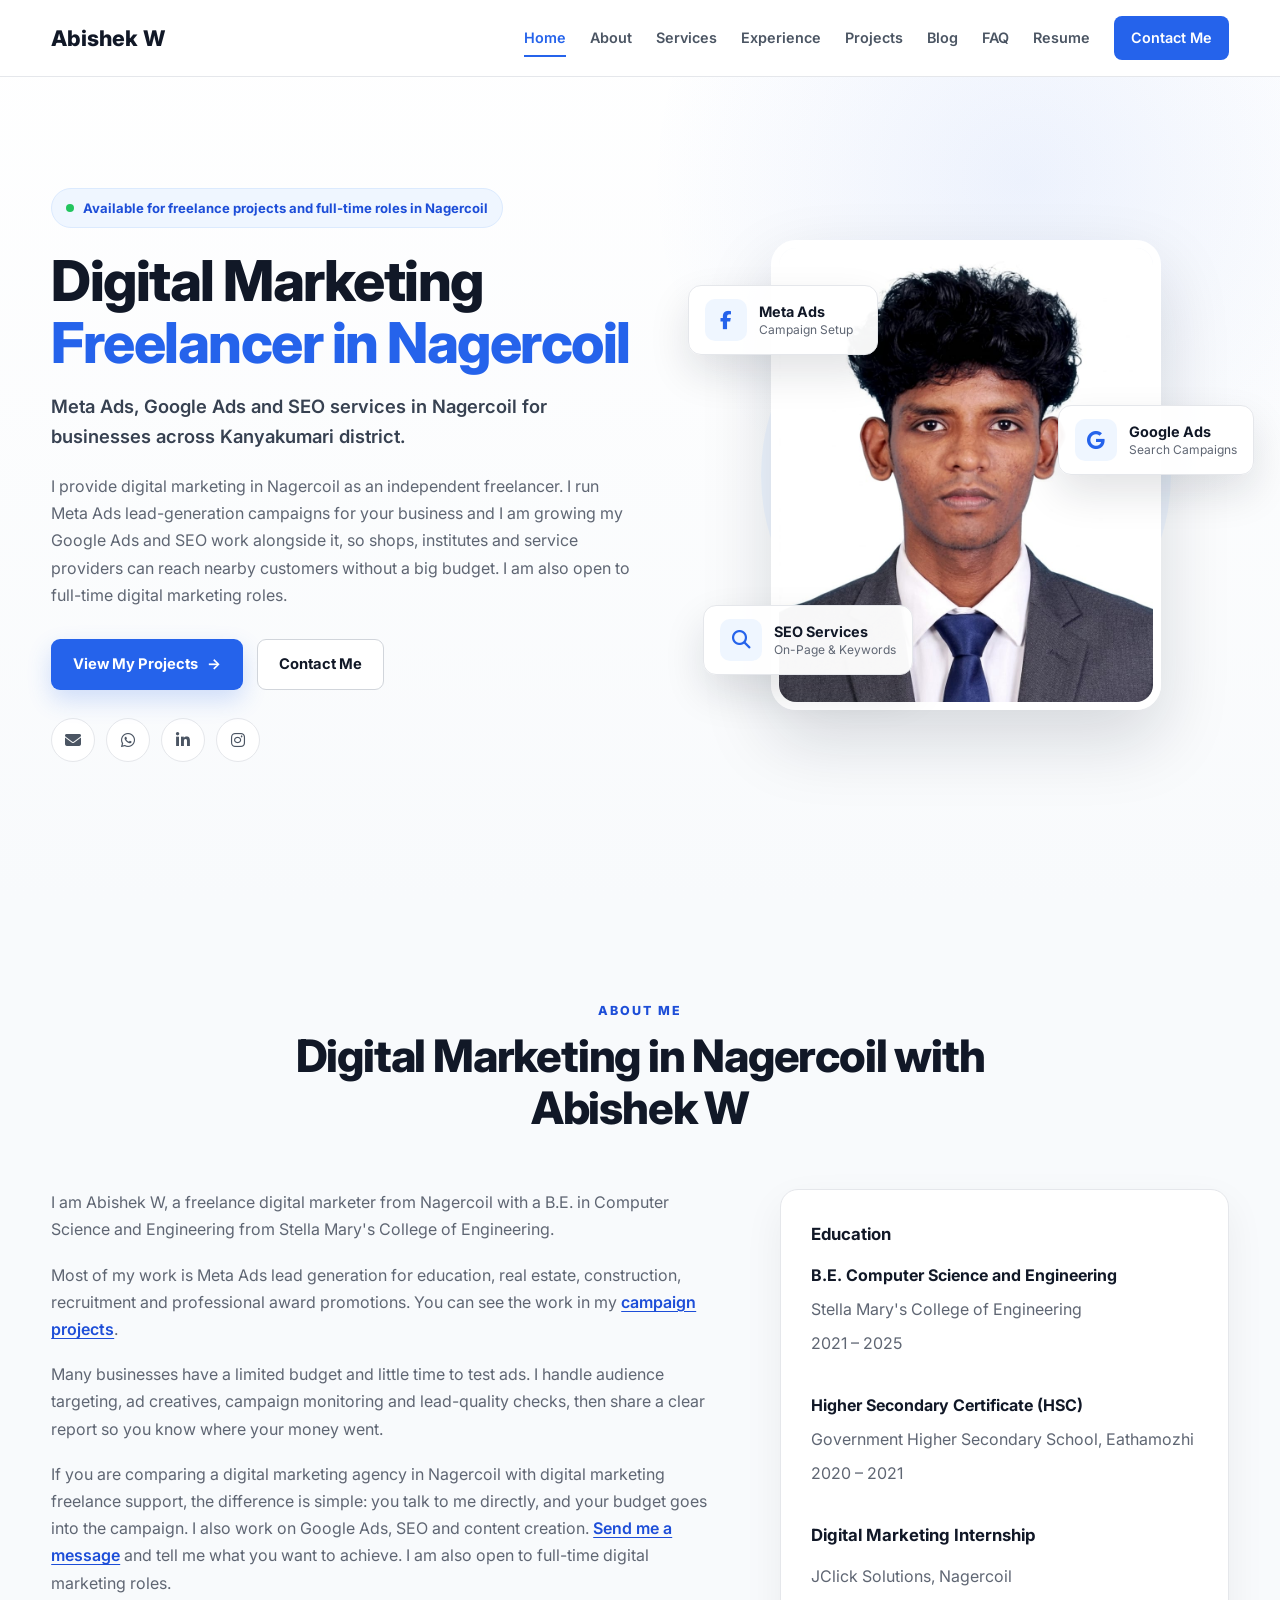
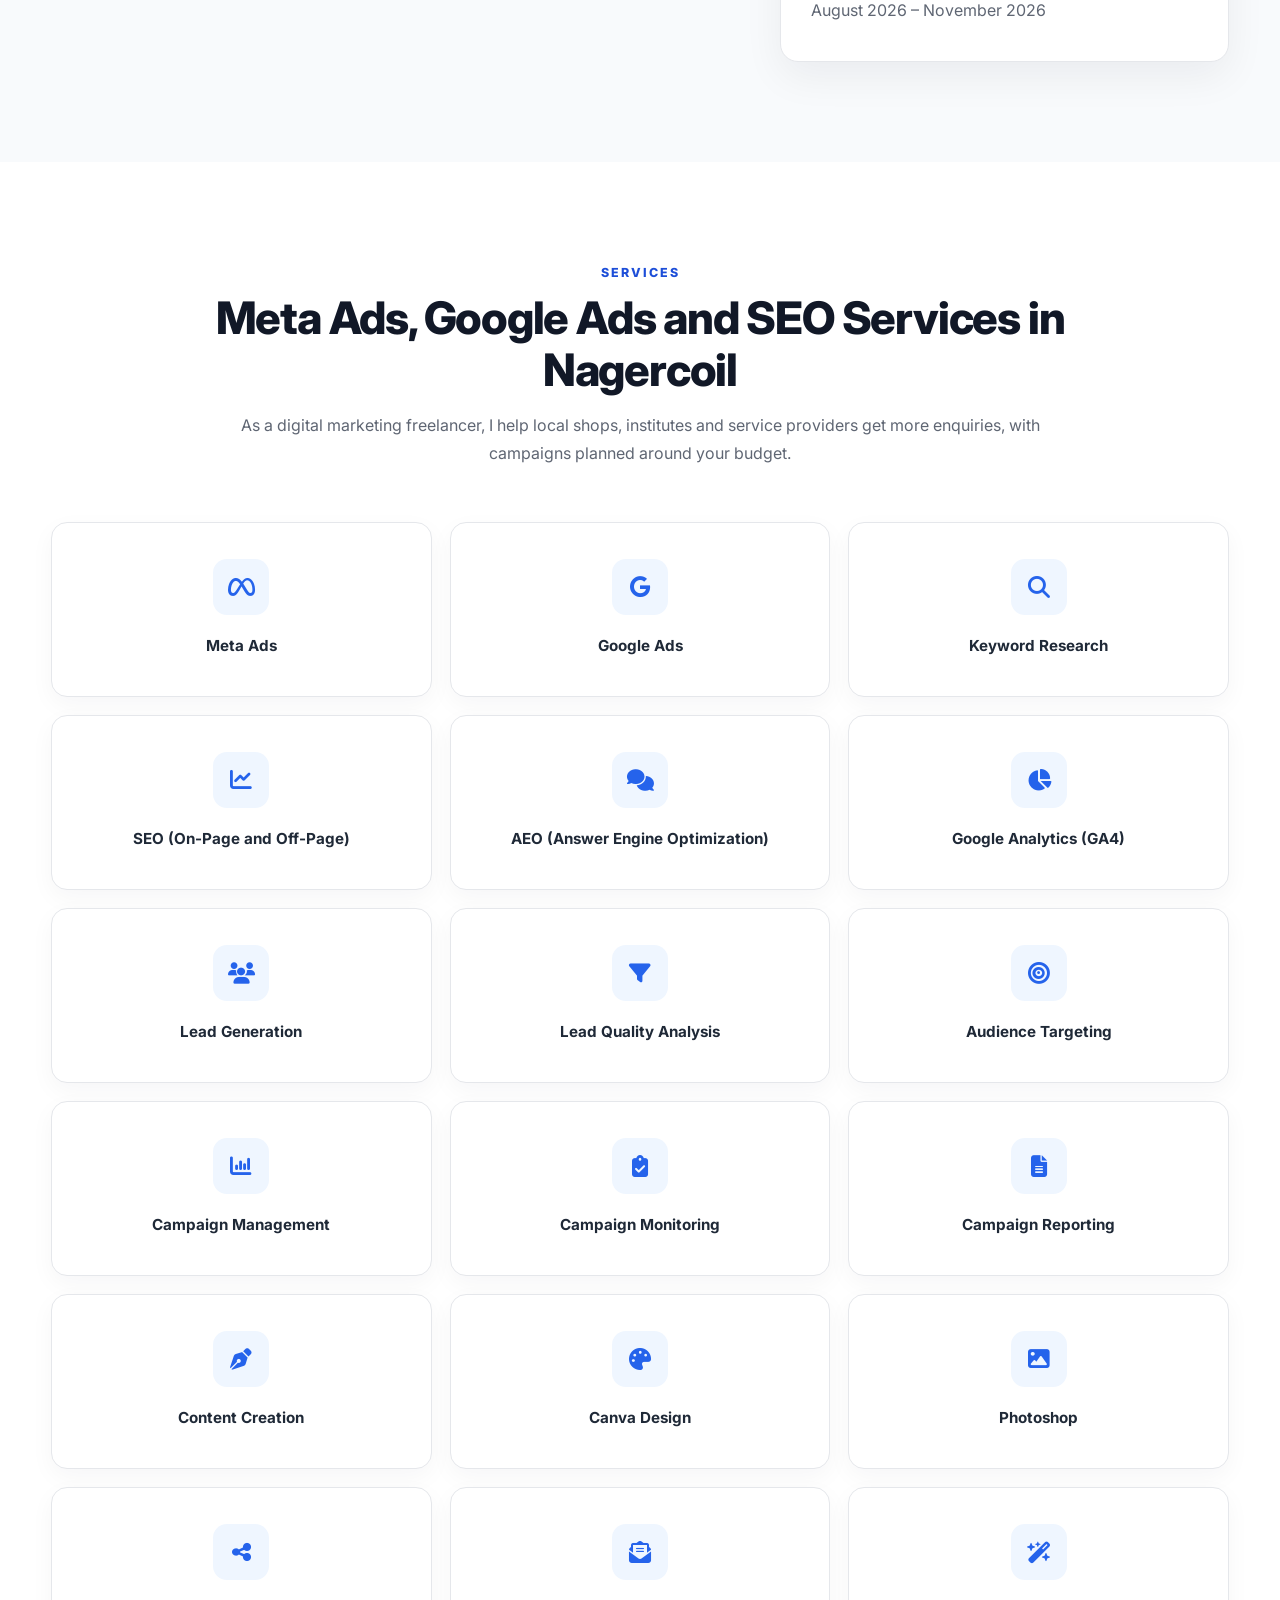
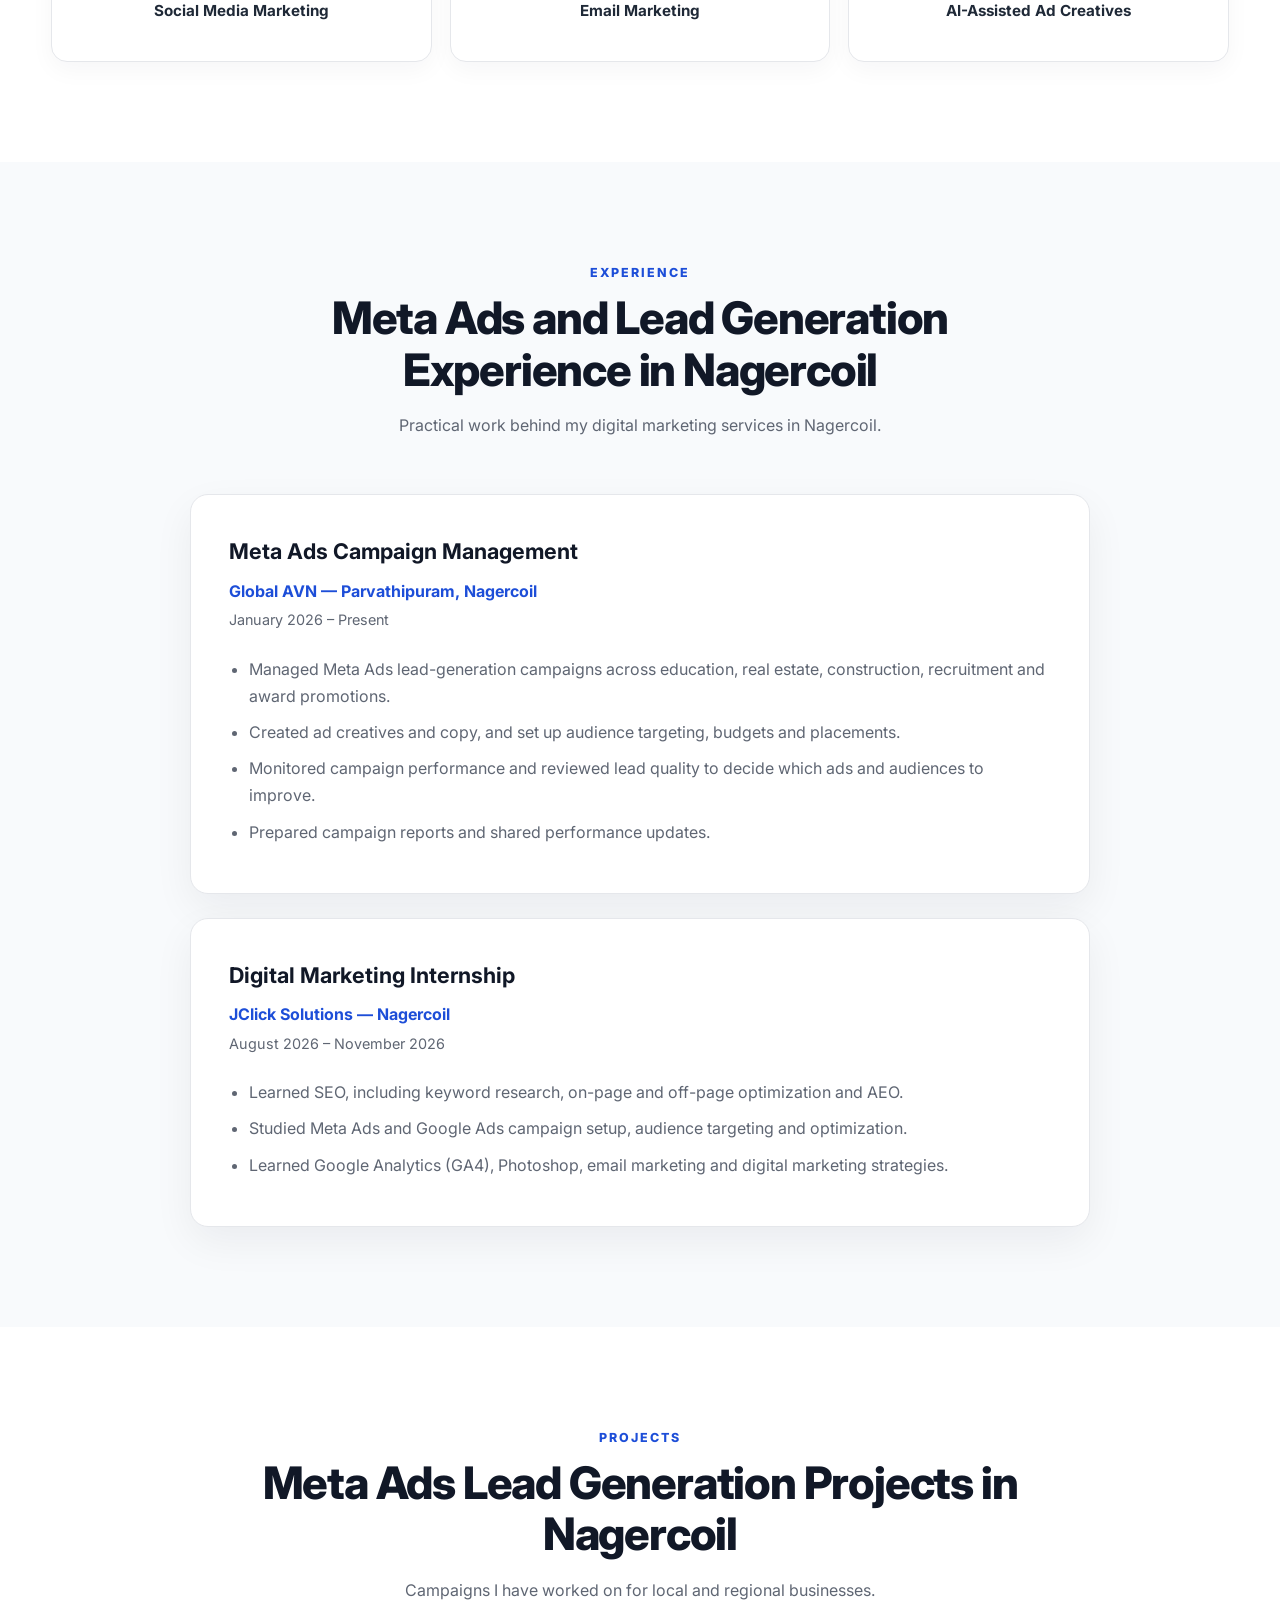
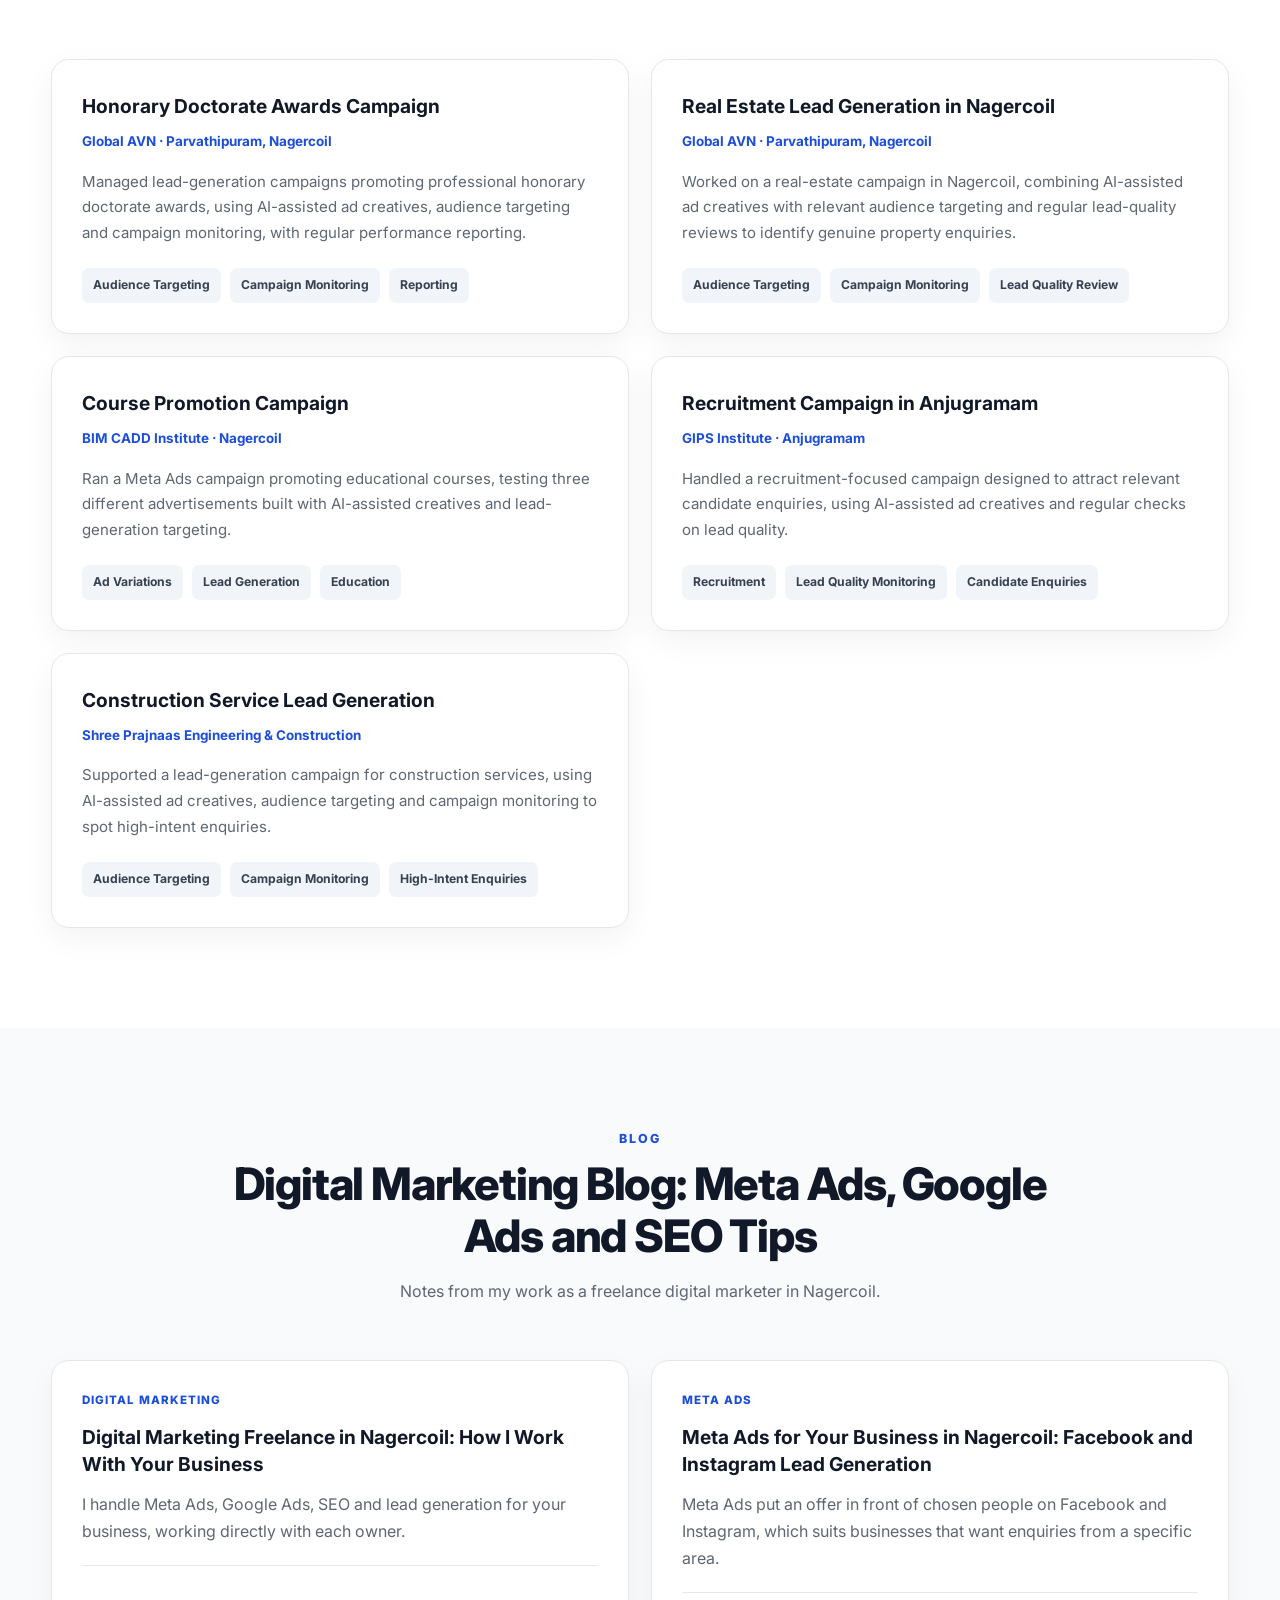
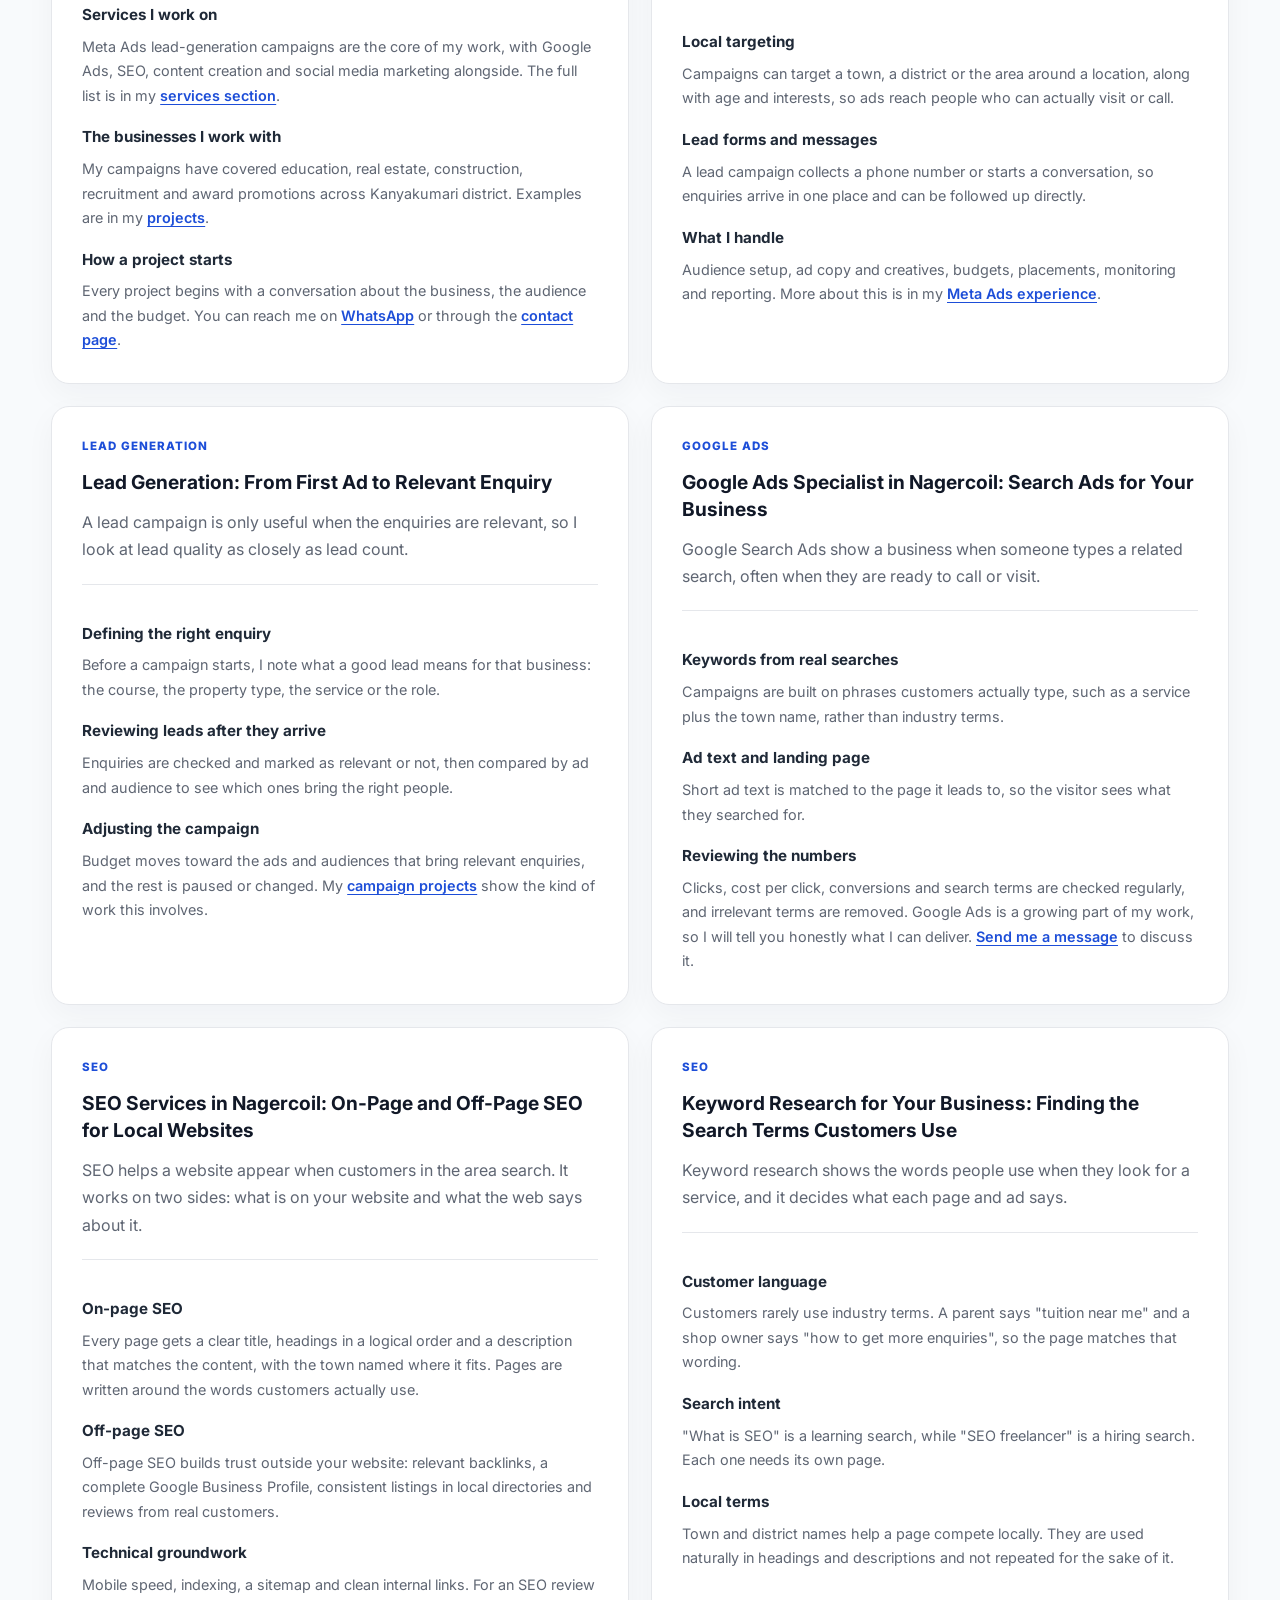
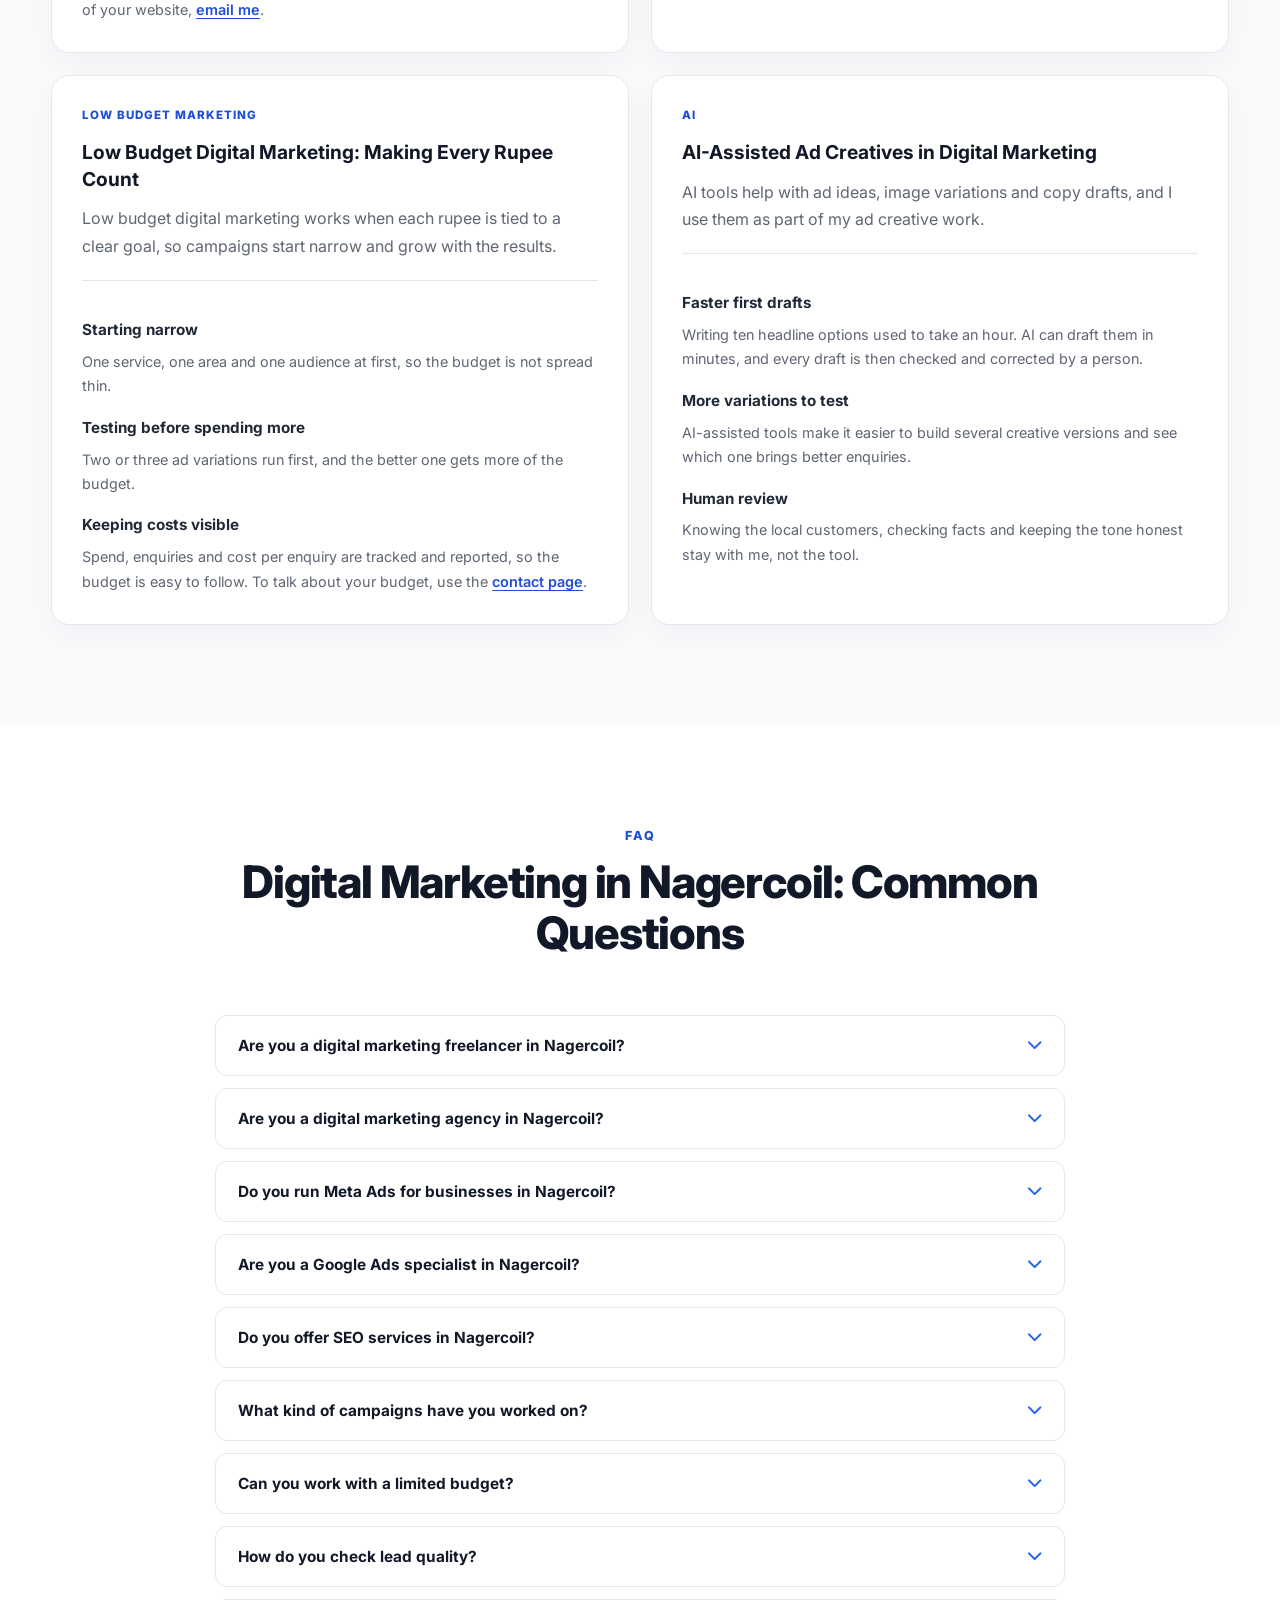
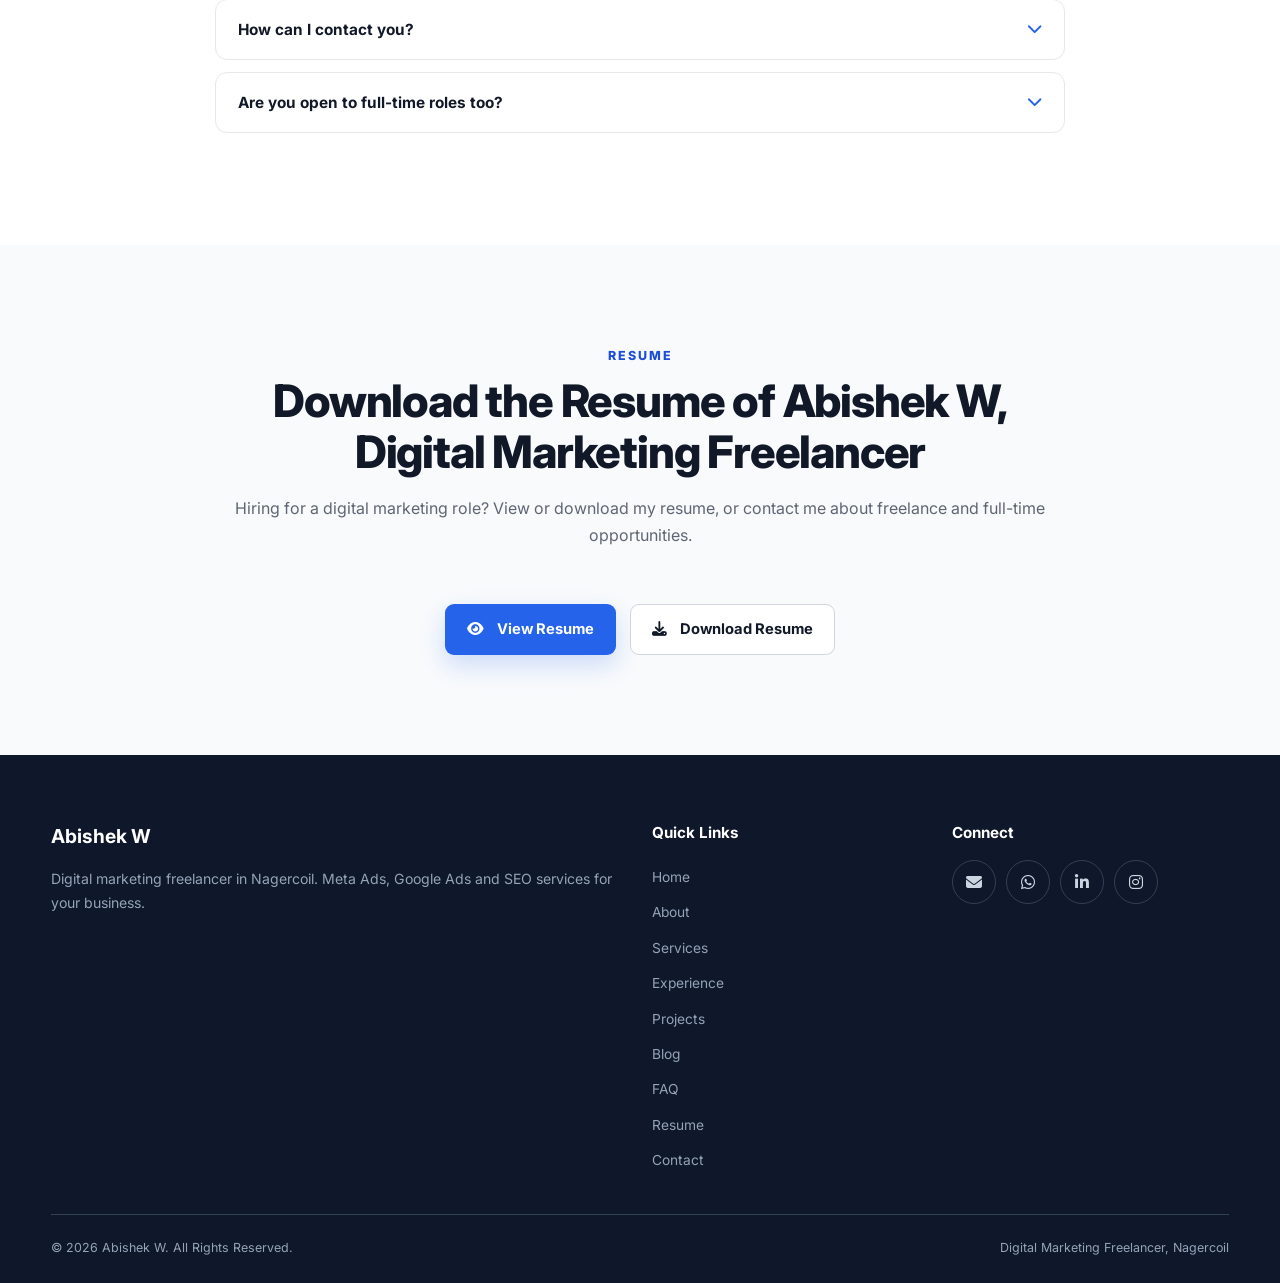
==== commit 50dc60e9: "Update index.html" ====
--- a/index.html
+++ b/index.html
@@ -6,7 +6,7 @@
 
 <!-- SEO -->
 <title>Digital Marketing Freelancer in Nagercoil</title>
-<meta name="description" content="Abishek W, digital marketing freelancer in Nagercoil. Meta Ads, Google Ads and SEO services for local businesses. WhatsApp +91 94892 40449.">
+<meta name="description" content="Digital marketing in Nagercoil for your business. Meta Ads, Google Ads and SEO services from a freelancer who plans around your budget. Contact me today.">
 <meta name="author" content="Abishek W">
 <meta name="robots" content="index, follow, max-image-preview:large">
 <meta name="geo.region" content="IN-TN">
@@ -26,13 +26,13 @@
 <meta property="og:site_name" content="Abishek W – Digital Marketing Freelancer">
 <meta property="og:locale" content="en_IN">
 <meta property="og:title" content="Digital Marketing Freelancer in Nagercoil">
-<meta property="og:description" content="Meta Ads, Google Ads and SEO services for businesses in Nagercoil and Kanyakumari district.">
+<meta property="og:description" content="Digital marketing in Nagercoil for your business: Meta Ads, Google Ads and SEO services from a freelancer.">
 <meta property="og:url" content="https://abishekwabi.github.io/abishek-digital-marketer/">
 <meta property="og:image" content="https://abishekwabi.github.io/abishek-digital-marketer/image.jpeg">
 <meta property="og:image:alt" content="Abishek W, digital marketing freelancer in Nagercoil">
 <meta name="twitter:card" content="summary_large_image">
 <meta name="twitter:title" content="Digital Marketing Freelancer in Nagercoil">
-<meta name="twitter:description" content="Meta Ads, Google Ads and SEO services for businesses in Nagercoil.">
+<meta name="twitter:description" content="Digital marketing in Nagercoil: Meta Ads, Google Ads and SEO services for your business.">
 <meta name="twitter:image" content="https://abishekwabi.github.io/abishek-digital-marketer/image.jpeg">
 
 <!-- Performance: load the main (LCP) image early, connect to third-party hosts early -->
@@ -97,7 +97,7 @@
       "image": "https://abishekwabi.github.io/abishek-digital-marketer/image.jpeg",
       "telephone": "+919489240449",
       "email": "abishek1234ab@gmail.com",
-      "description": "Digital marketing in Nagercoil: Meta Ads, Google Ads, SEO services and lead generation for local businesses.",
+      "description": "Digital marketing in Nagercoil: Meta Ads, Google Ads, SEO services and lead generation for your business.",
       "slogan": "Meta Ads, Google Ads and SEO services in Nagercoil",
       "address": {"@type": "PostalAddress", "addressLocality": "Nagercoil", "addressRegion": "Tamil Nadu", "addressCountry": "IN"},
       "areaServed": [{"@type": "City", "name": "Nagercoil"}, {"@type": "AdministrativeArea", "name": "Kanyakumari district"}],
@@ -110,8 +110,8 @@
         {"@type": "Question", "name": "Are you a digital marketing freelancer in Nagercoil?", "acceptedAnswer": {"@type": "Answer", "text": "Yes. I am an individual digital marketing freelancer based in Nagercoil. I take freelance projects from businesses in Nagercoil and across Kanyakumari district, from planning to reporting."}},
         {"@type": "Question", "name": "Are you a digital marketing agency in Nagercoil?", "acceptedAnswer": {"@type": "Answer", "text": "No, I am not an agency. If you are comparing a digital marketing agency in Nagercoil with a freelancer, the main difference is that you work with me directly, and I plan campaigns around your budget."}},
         {"@type": "Question", "name": "Do you run Meta Ads for businesses in Nagercoil?", "acceptedAnswer": {"@type": "Answer", "text": "Yes. Meta Ads lead generation is my most hands-on work. I set up and manage Facebook and Instagram campaigns for businesses in Nagercoil and across Kanyakumari district, including audience targeting, creatives, monitoring and reporting."}},
-        {"@type": "Question", "name": "Are you a Google Ads specialist in Nagercoil?", "acceptedAnswer": {"@type": "Answer", "text": "I set up Google Search campaigns for local businesses. Google Ads is a growing part of my work, and my most hands-on experience is in Meta Ads, so I will tell you honestly what I can deliver for your goal."}},
-        {"@type": "Question", "name": "Do you offer SEO services in Nagercoil?", "acceptedAnswer": {"@type": "Answer", "text": "Yes. My SEO work covers keyword research, on-page SEO, off-page SEO such as backlinks and local listings, and basic technical checks for local business websites."}},
+        {"@type": "Question", "name": "Are you a Google Ads specialist in Nagercoil?", "acceptedAnswer": {"@type": "Answer", "text": "I set up Google Search campaigns for your business. Google Ads is a growing part of my work, and my most hands-on experience is in Meta Ads, so I will tell you honestly what I can deliver for your goal."}},
+        {"@type": "Question", "name": "Do you offer SEO services in Nagercoil?", "acceptedAnswer": {"@type": "Answer", "text": "Yes. My SEO work covers keyword research, on-page SEO, off-page SEO such as backlinks and local listings, and basic technical checks for business websites."}},
         {"@type": "Question", "name": "What kind of campaigns have you worked on?", "acceptedAnswer": {"@type": "Answer", "text": "I have managed Meta Ads lead-generation campaigns for education, real estate, construction, recruitment and award promotions."}},
         {"@type": "Question", "name": "Can you work with a limited budget?", "acceptedAnswer": {"@type": "Answer", "text": "Yes. I plan campaigns around the budget you have, test carefully and pause what does not work. Share your budget and I will tell you what is realistic."}},
         {"@type": "Question", "name": "How do you check lead quality?", "acceptedAnswer": {"@type": "Answer", "text": "I review enquiries after they come in and compare which ads and audiences brought relevant people, then adjust the campaign."}},
@@ -177,12 +177,12 @@
     <div class="hero-content">
       <div class="open-status">Available for freelance projects and full-time roles in Nagercoil</div>
 
-      <h1 class="hero-title">Abishek W, <span class="blue">Digital Marketing Freelancer in Nagercoil</span></h1>
+      <h1 class="hero-title">Digital Marketing <span class="blue">Freelancer in Nagercoil</span></h1>
 
       <p class="hero-subtitle">Meta Ads, Google Ads and SEO services in Nagercoil for businesses across Kanyakumari district.</p>
 
       <p class="hero-description">
-        I provide digital marketing in Nagercoil as an independent freelancer. I run Meta Ads lead-generation campaigns for local businesses and I am growing my Google Ads and SEO work alongside it, so shops, institutes and service providers can reach nearby customers without a big budget. I am also open to full-time digital marketing roles.
+        I provide digital marketing in Nagercoil as an independent freelancer. I run Meta Ads lead-generation campaigns for your business and I am growing my Google Ads and SEO work alongside it, so shops, institutes and service providers can reach nearby customers without a big budget. I am also open to full-time digital marketing roles.
       </p>
 
       <div class="hero-buttons">
@@ -229,7 +229,7 @@
       <div class="about-content">
         <p>I am Abishek W, a freelance digital marketer from Nagercoil with a B.E. in Computer Science and Engineering from Stella Mary's College of Engineering.</p>
         <p>Most of my work is Meta Ads lead generation for education, real estate, construction, recruitment and professional award promotions. You can see the work in my <a href="#projects">campaign projects</a>.</p>
-        <p>Local businesses often have a limited budget and little time to test ads. I handle audience targeting, ad creatives, campaign monitoring and lead-quality checks, then share a clear report so you know where your money went.</p>
+        <p>Many businesses have a limited budget and little time to test ads. I handle audience targeting, ad creatives, campaign monitoring and lead-quality checks, then share a clear report so you know where your money went.</p>
         <p>If you are comparing a digital marketing agency in Nagercoil with digital marketing freelance support, the difference is simple: you talk to me directly, and your budget goes into the campaign. I also work on Google Ads, SEO and content creation. <a href="contact.html">Send me a message</a> and tell me what you want to achieve. I am also open to full-time digital marketing roles.</p>
       </div>
 
@@ -400,8 +400,8 @@
 
       <article class="blog-card">
         <div class="blog-meta">DIGITAL MARKETING</div>
-        <h3>Digital Marketing Freelance in Nagercoil: How I Work With Local Businesses</h3>
-        <p>I handle Meta Ads, Google Ads, SEO and lead generation for local businesses, working directly with each owner.</p>
+        <h3>Digital Marketing Freelance in Nagercoil: How I Work With Your Business</h3>
+        <p>I handle Meta Ads, Google Ads, SEO and lead generation for your business, working directly with each owner.</p>
         <div class="blog-content">
           <h4>Services I work on</h4>
           <p>Meta Ads lead-generation campaigns are the core of my work, with Google Ads, SEO, content creation and social media marketing alongside. The full list is in my <a href="#skills">services section</a>.</p>
@@ -414,7 +414,7 @@
 
       <article class="blog-card">
         <div class="blog-meta">META ADS</div>
-        <h3>Meta Ads for Local Businesses in Nagercoil: Facebook and Instagram Lead Generation</h3>
+        <h3>Meta Ads for Your Business in Nagercoil: Facebook and Instagram Lead Generation</h3>
         <p>Meta Ads put an offer in front of chosen people on Facebook and Instagram, which suits businesses that want enquiries from a specific area.</p>
         <div class="blog-content">
           <h4>Local targeting</h4>
@@ -442,7 +442,7 @@
 
       <article class="blog-card">
         <div class="blog-meta">GOOGLE ADS</div>
-        <h3>Google Ads Specialist in Nagercoil: Search Ads for Local Businesses</h3>
+        <h3>Google Ads Specialist in Nagercoil: Search Ads for Your Business</h3>
         <p>Google Search Ads show a business when someone types a related search, often when they are ready to call or visit.</p>
         <div class="blog-content">
           <h4>Keywords from real searches</h4>
@@ -470,7 +470,7 @@
 
       <article class="blog-card">
         <div class="blog-meta">SEO</div>
-        <h3>Keyword Research for Local Businesses: Finding the Search Terms Customers Use</h3>
+        <h3>Keyword Research for Your Business: Finding the Search Terms Customers Use</h3>
         <p>Keyword research shows the words people use when they look for a service, and it decides what each page and ad says.</p>
         <div class="blog-content">
           <h4>Customer language</h4>
@@ -540,12 +540,12 @@
 
       <div class="faq-item">
         <button class="faq-question" id="faq-q4" type="button" aria-expanded="false" aria-controls="faq-a4">Are you a Google Ads specialist in Nagercoil? <i class="fa-solid fa-chevron-down" aria-hidden="true"></i></button>
-        <div class="faq-answer" id="faq-a4" aria-labelledby="faq-q4">I set up Google Search campaigns for local businesses. Google Ads is a growing part of my work, and my most hands-on experience is in Meta Ads, so I will tell you honestly what I can deliver for your goal.</div>
+        <div class="faq-answer" id="faq-a4" aria-labelledby="faq-q4">I set up Google Search campaigns for your business. Google Ads is a growing part of my work, and my most hands-on experience is in Meta Ads, so I will tell you honestly what I can deliver for your goal.</div>
       </div>
 
       <div class="faq-item">
         <button class="faq-question" id="faq-q5" type="button" aria-expanded="false" aria-controls="faq-a5">Do you offer SEO services in Nagercoil? <i class="fa-solid fa-chevron-down" aria-hidden="true"></i></button>
-        <div class="faq-answer" id="faq-a5" aria-labelledby="faq-q5">Yes. My SEO work covers keyword research, on-page SEO, off-page SEO such as backlinks and local listings, and basic technical checks for local business websites.</div>
+        <div class="faq-answer" id="faq-a5" aria-labelledby="faq-q5">Yes. My SEO work covers keyword research, on-page SEO, off-page SEO such as backlinks and local listings, and basic technical checks for business websites.</div>
       </div>
 
       <div class="faq-item">
@@ -599,7 +599,7 @@
     <div class="row">
       <div class="col-lg-6">
         <h3>Abishek W</h3>
-        <p>Digital marketing freelancer in Nagercoil. Meta Ads, Google Ads and SEO services for local businesses.</p>
+        <p>Digital marketing freelancer in Nagercoil. Meta Ads, Google Ads and SEO services for your business.</p>
       </div>
       <div class="col-lg-3">
         <h4>Quick Links</h4>
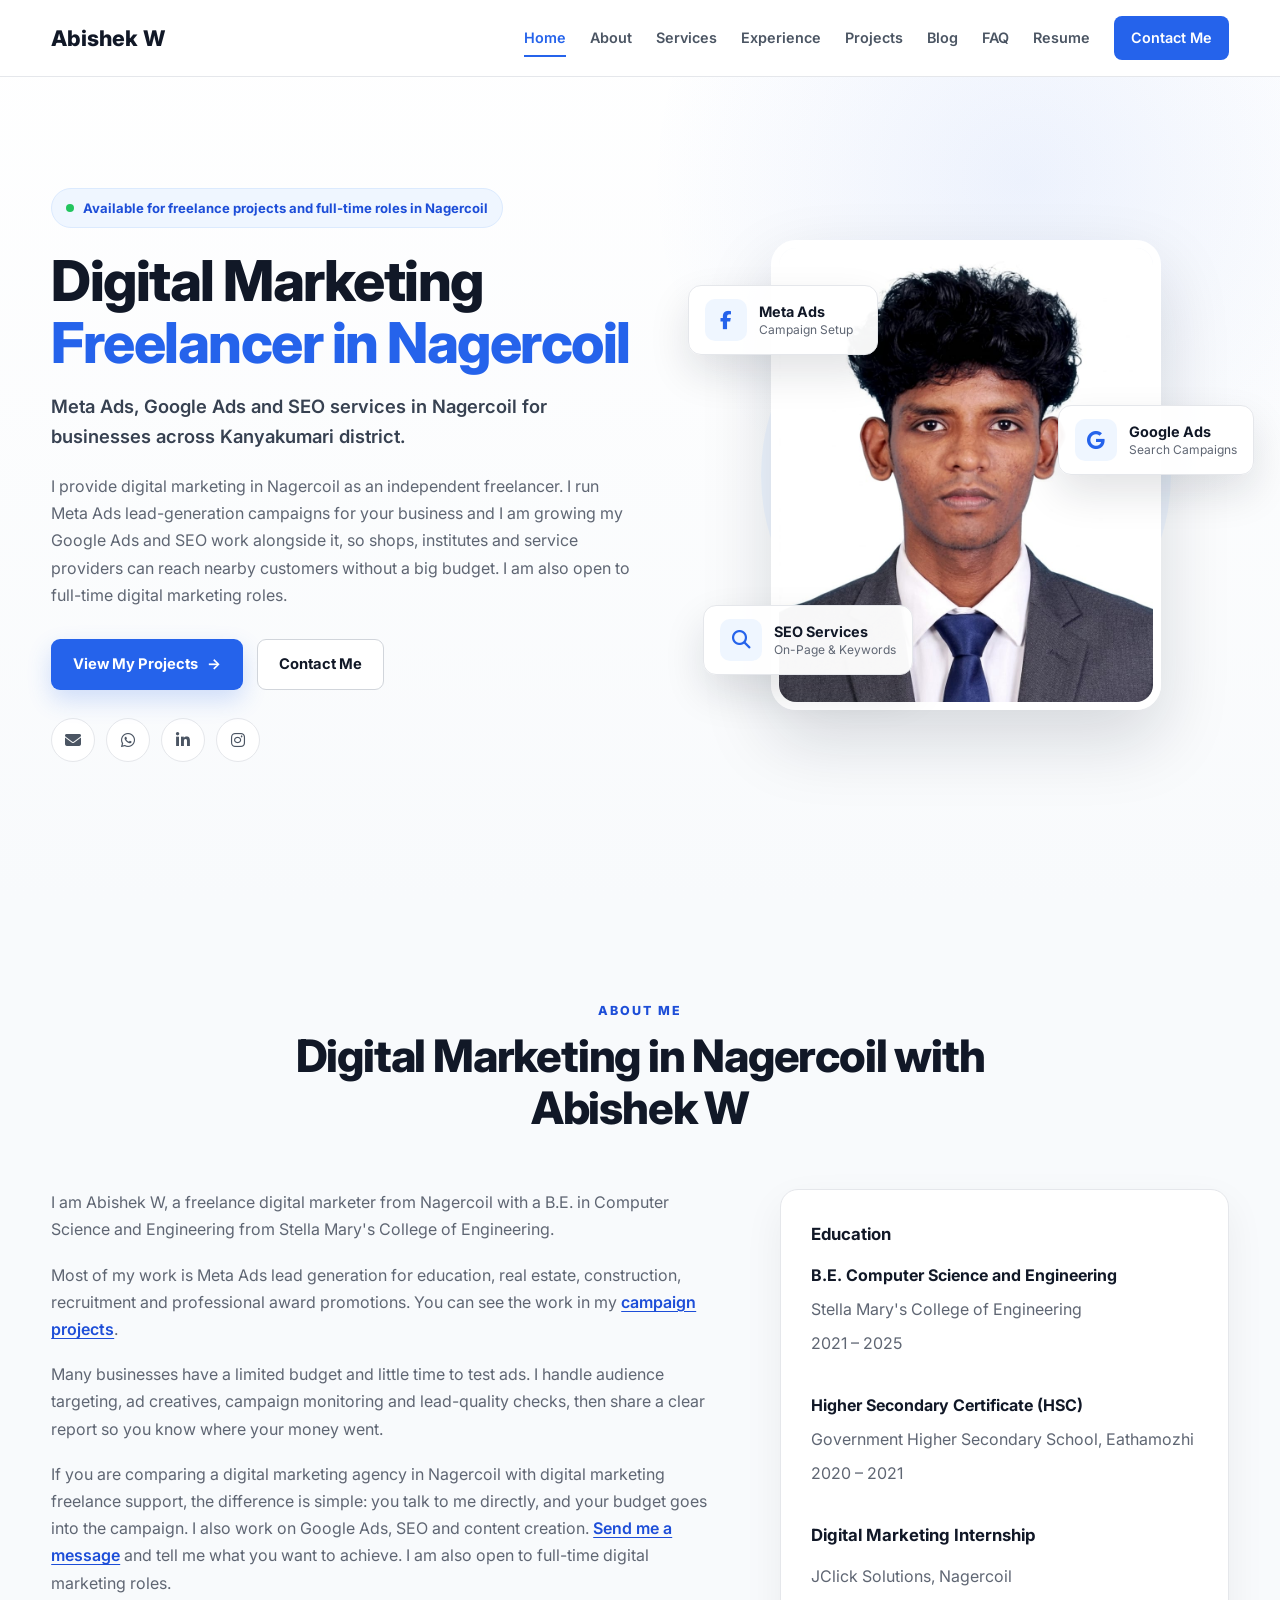
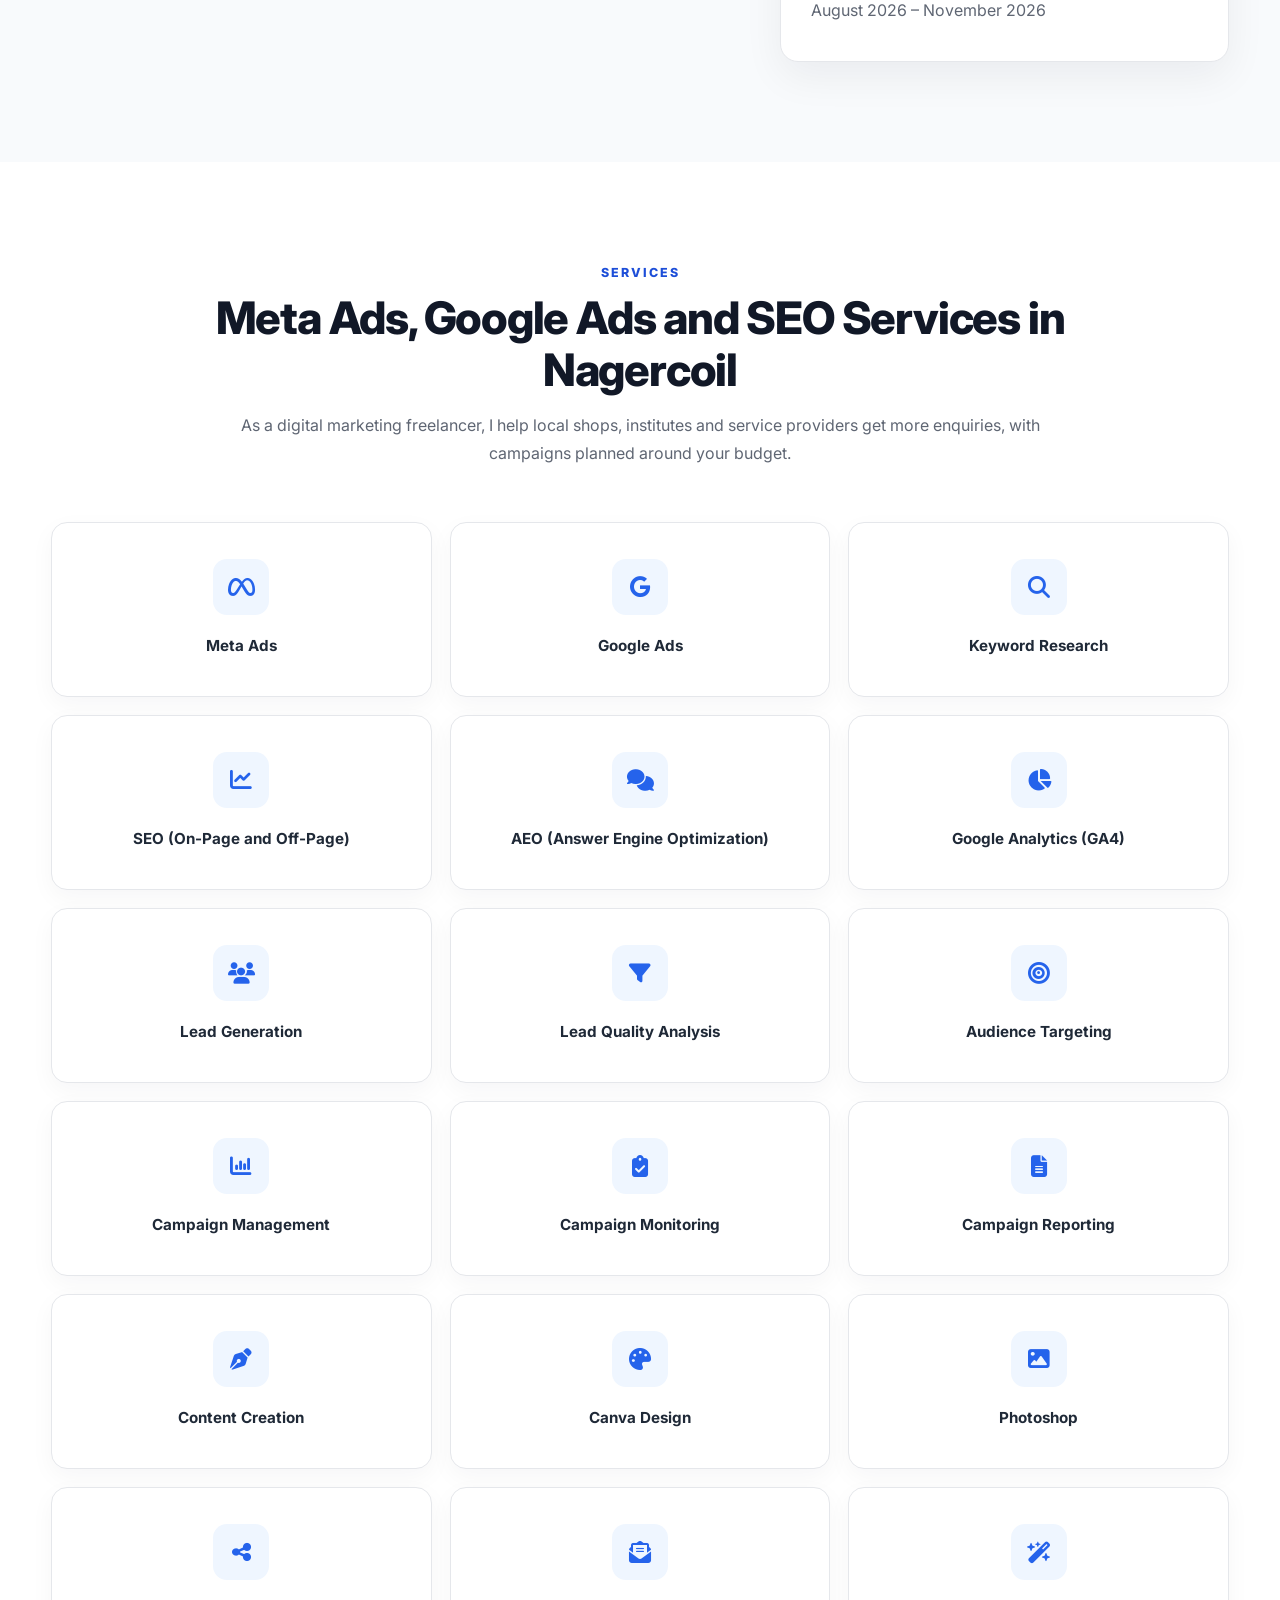
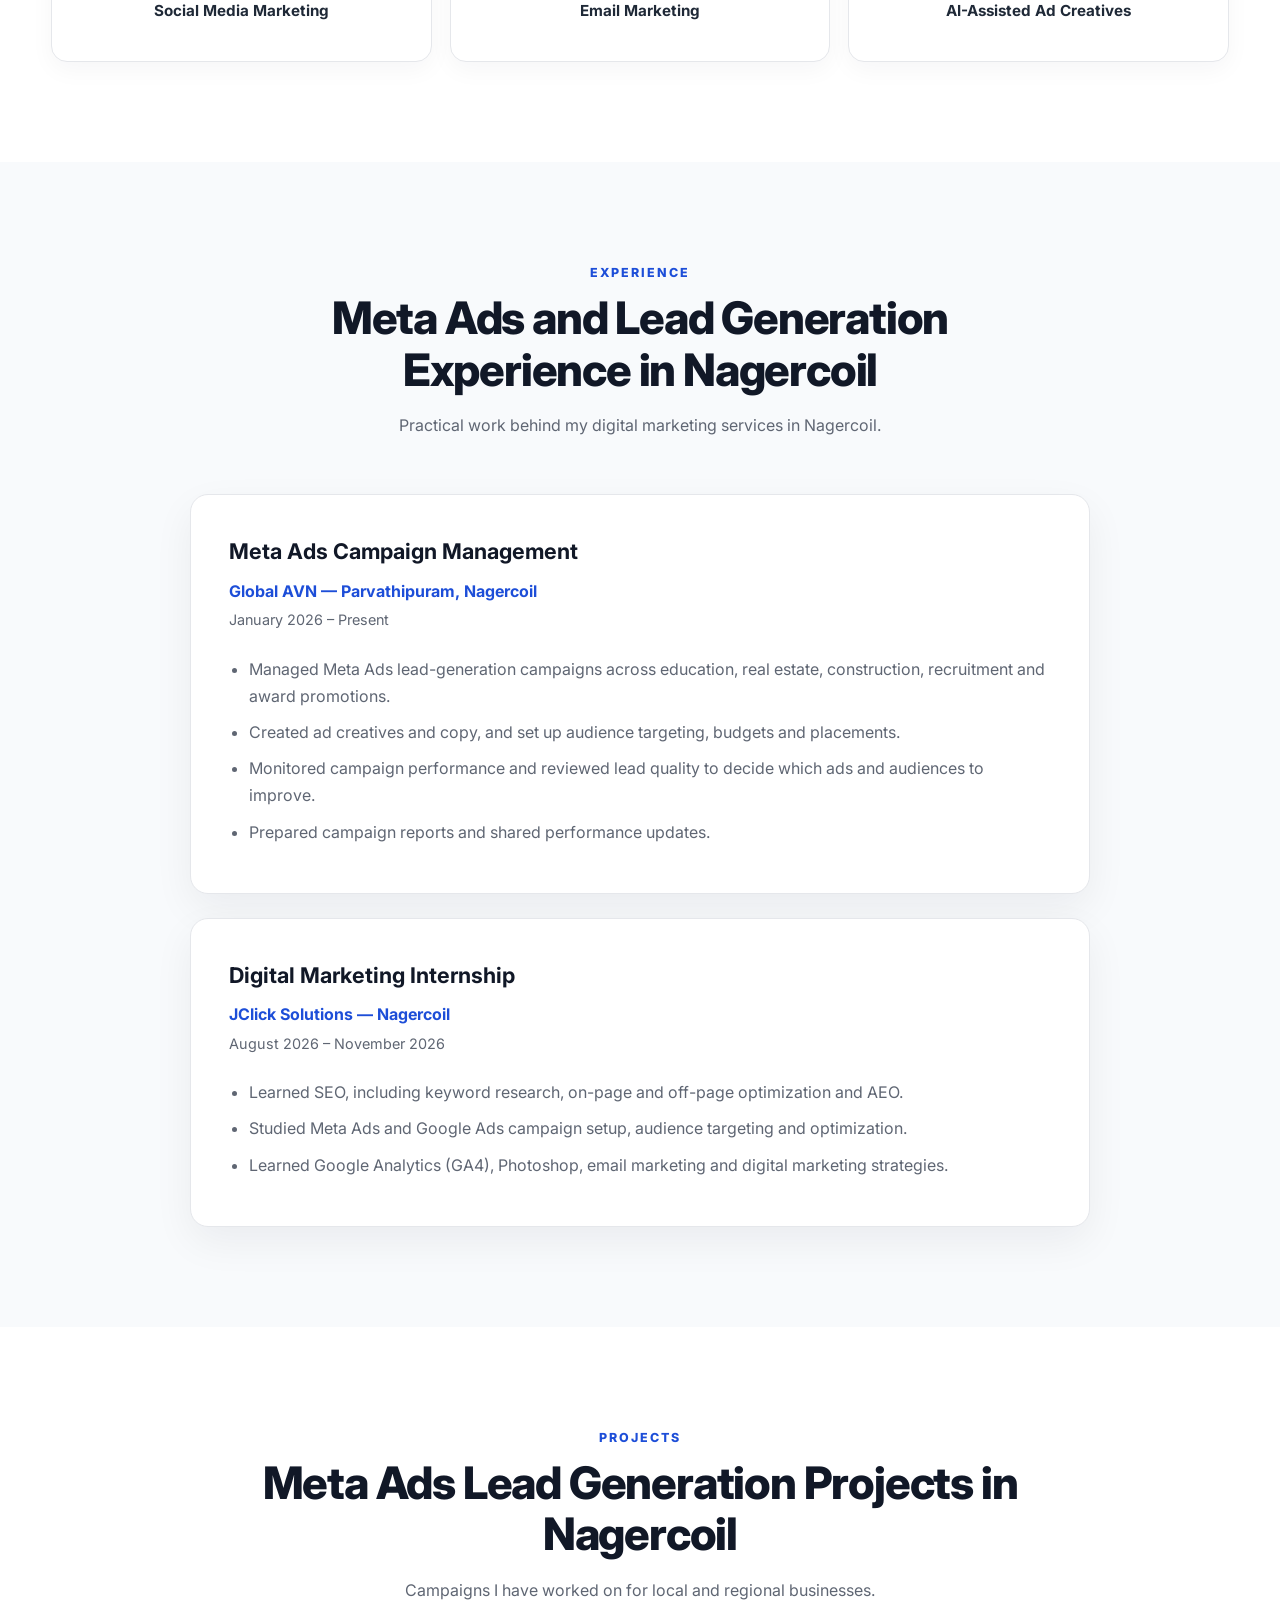
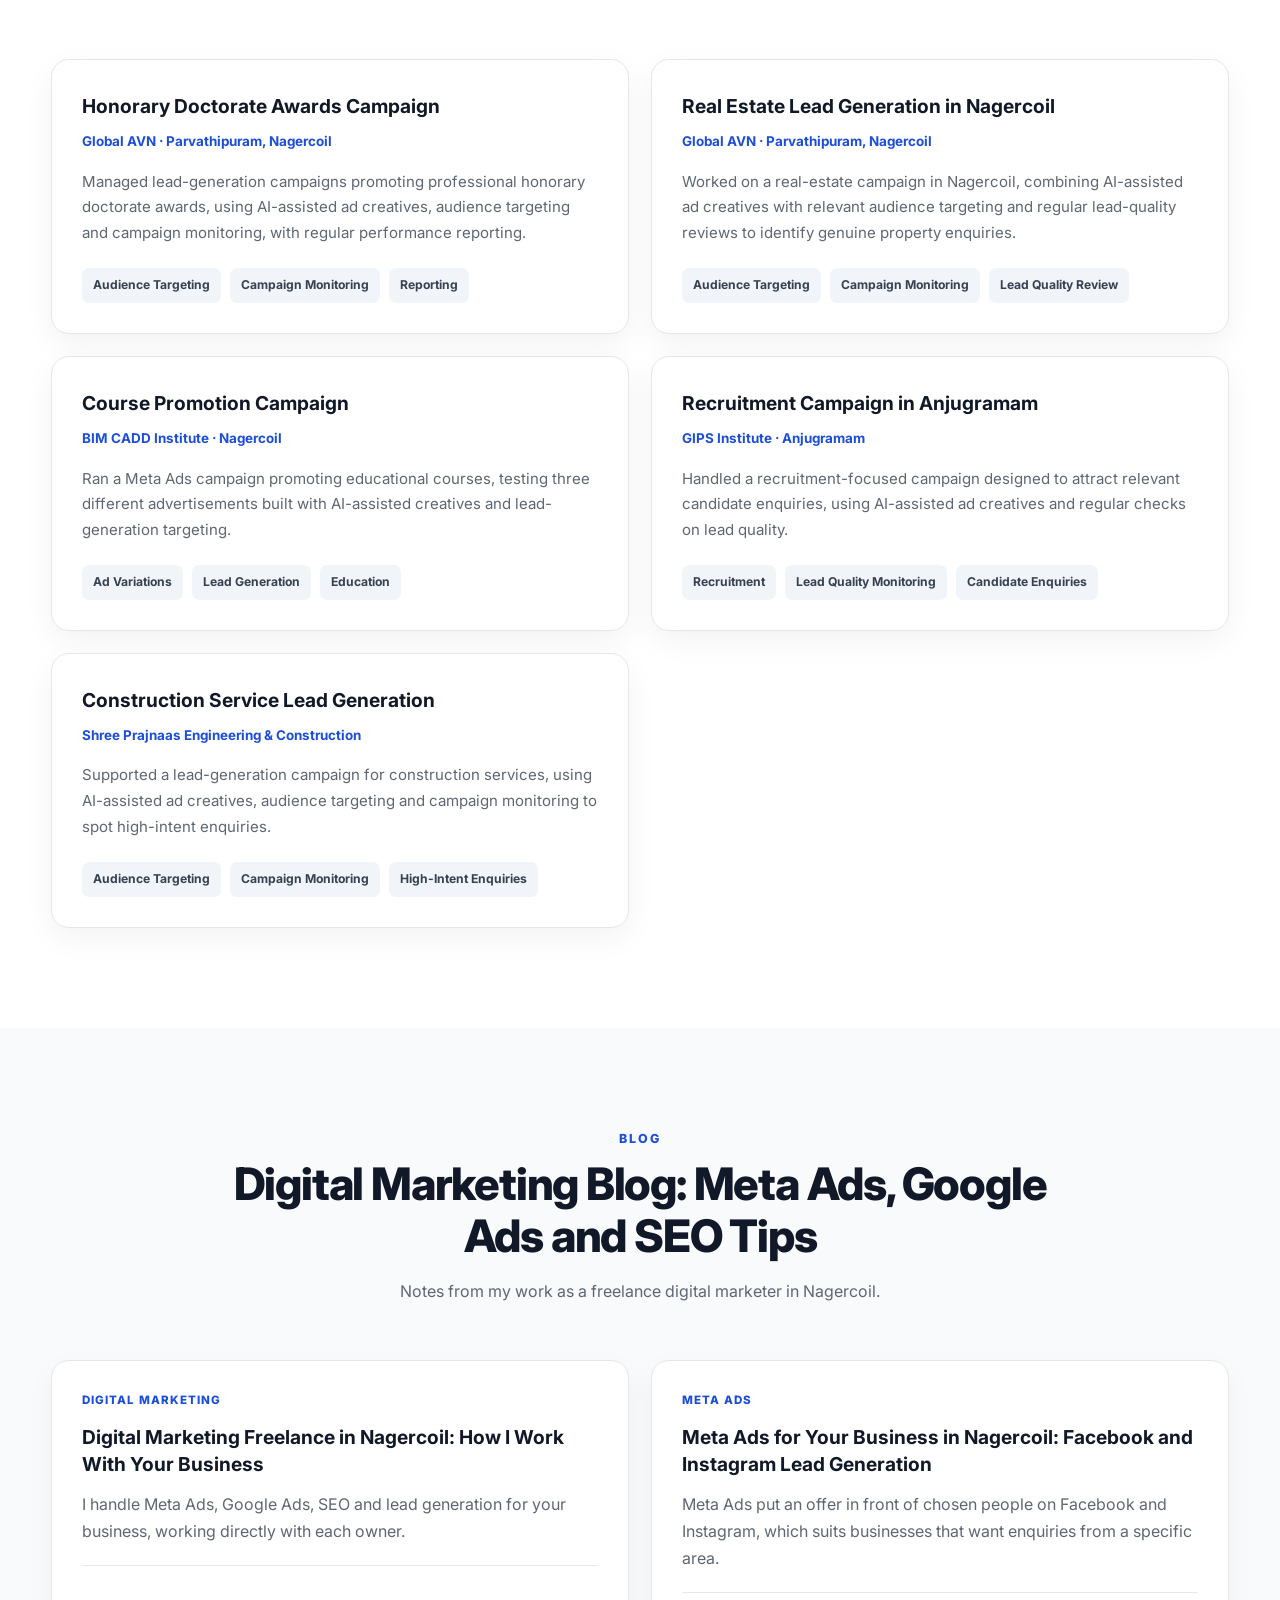
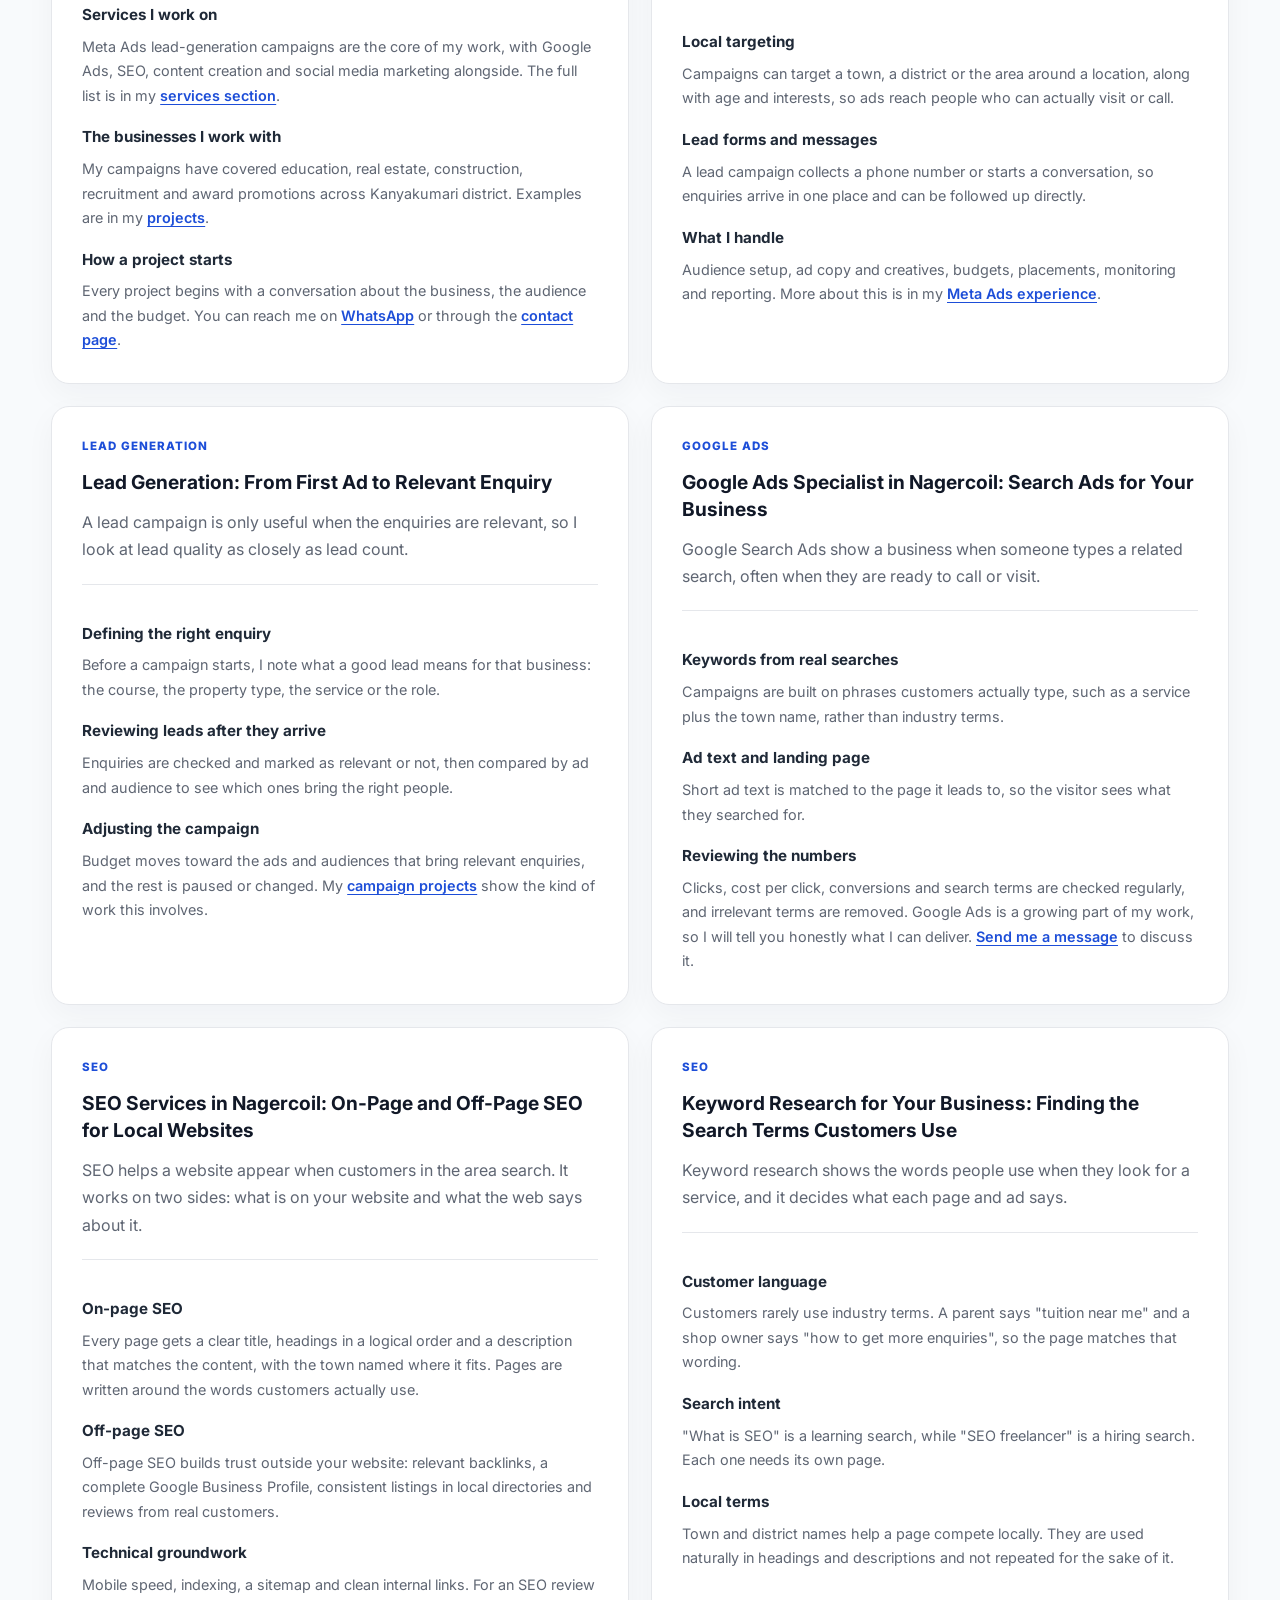
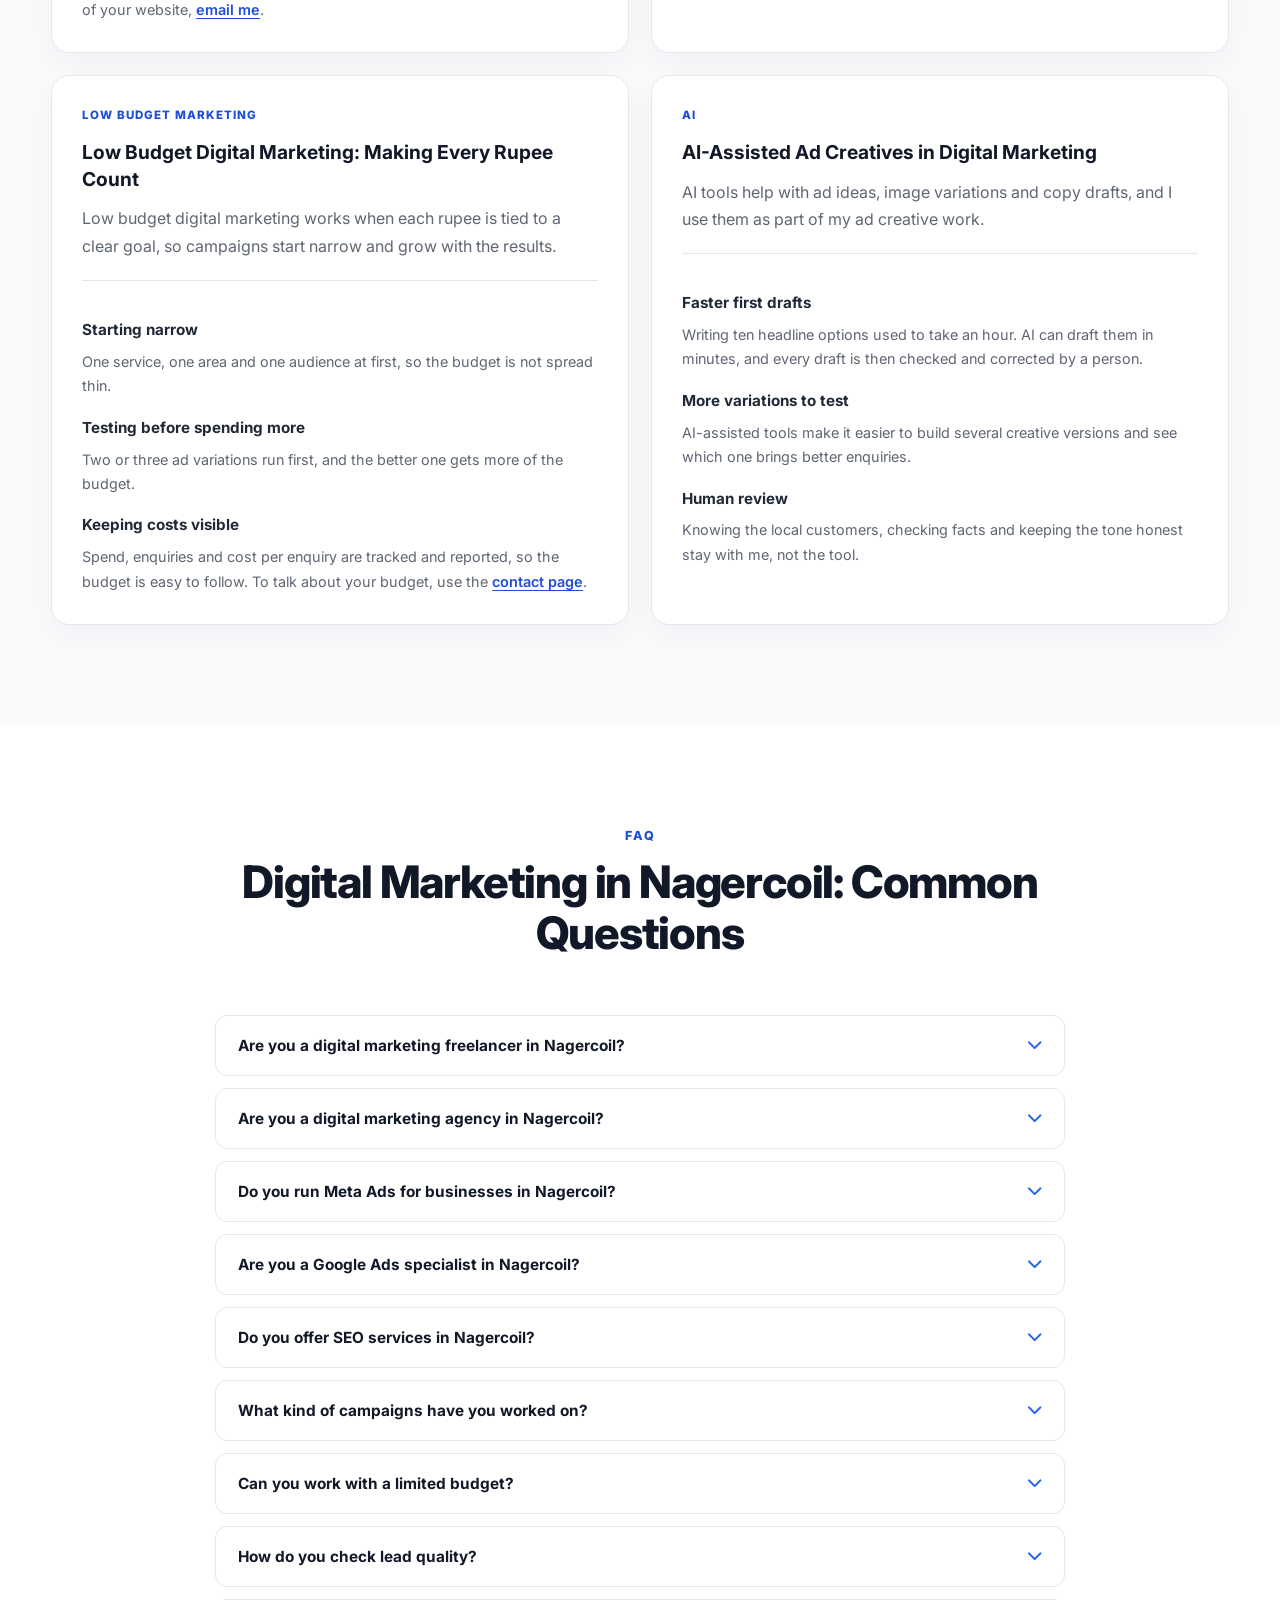
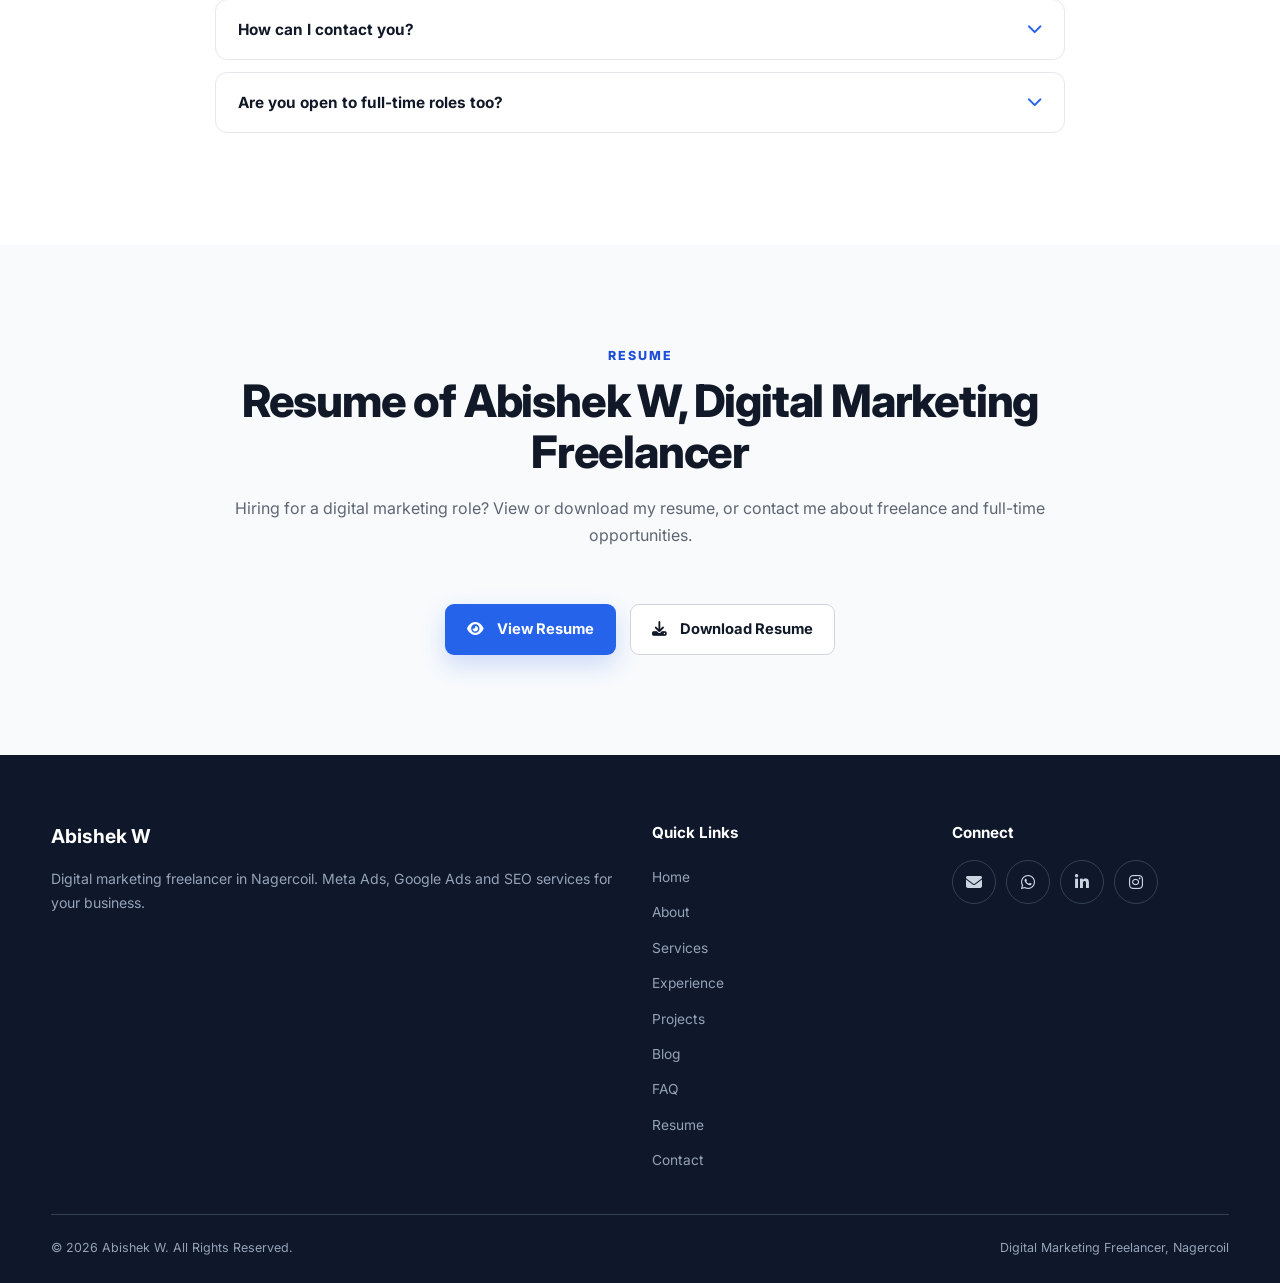
==== commit 20beb939: "Update index.html" ====
--- a/index.html
+++ b/index.html
@@ -581,7 +581,7 @@
   <div class="container reveal">
     <div class="section-heading">
       <div class="section-label">Resume</div>
-      <h2>Download the Resume of Abishek W, Digital Marketing Freelancer</h2>
+      <h2>Resume of Abishek W, Digital Marketing Freelancer</h2>
       <p>Hiring for a digital marketing role? View or download my resume, or contact me about freelance and full-time opportunities.</p>
     </div>
     <div class="resume-buttons">
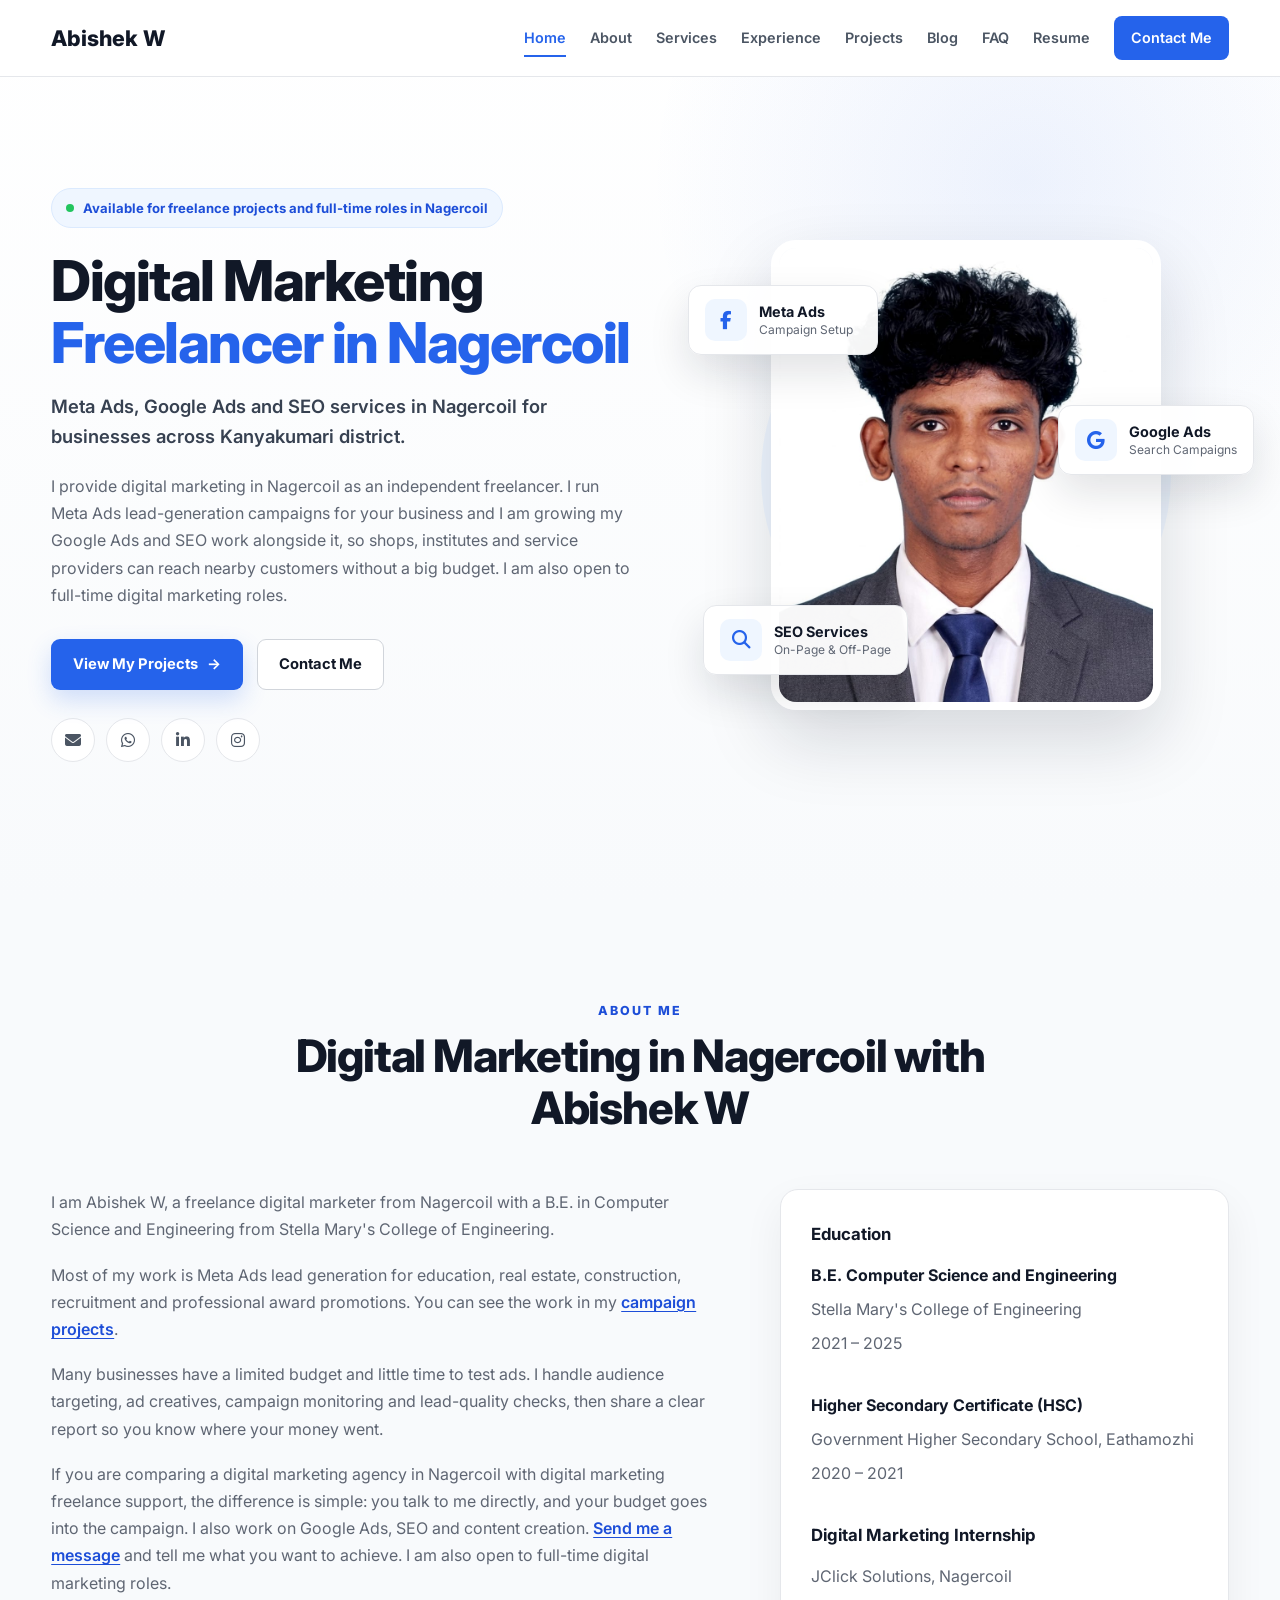
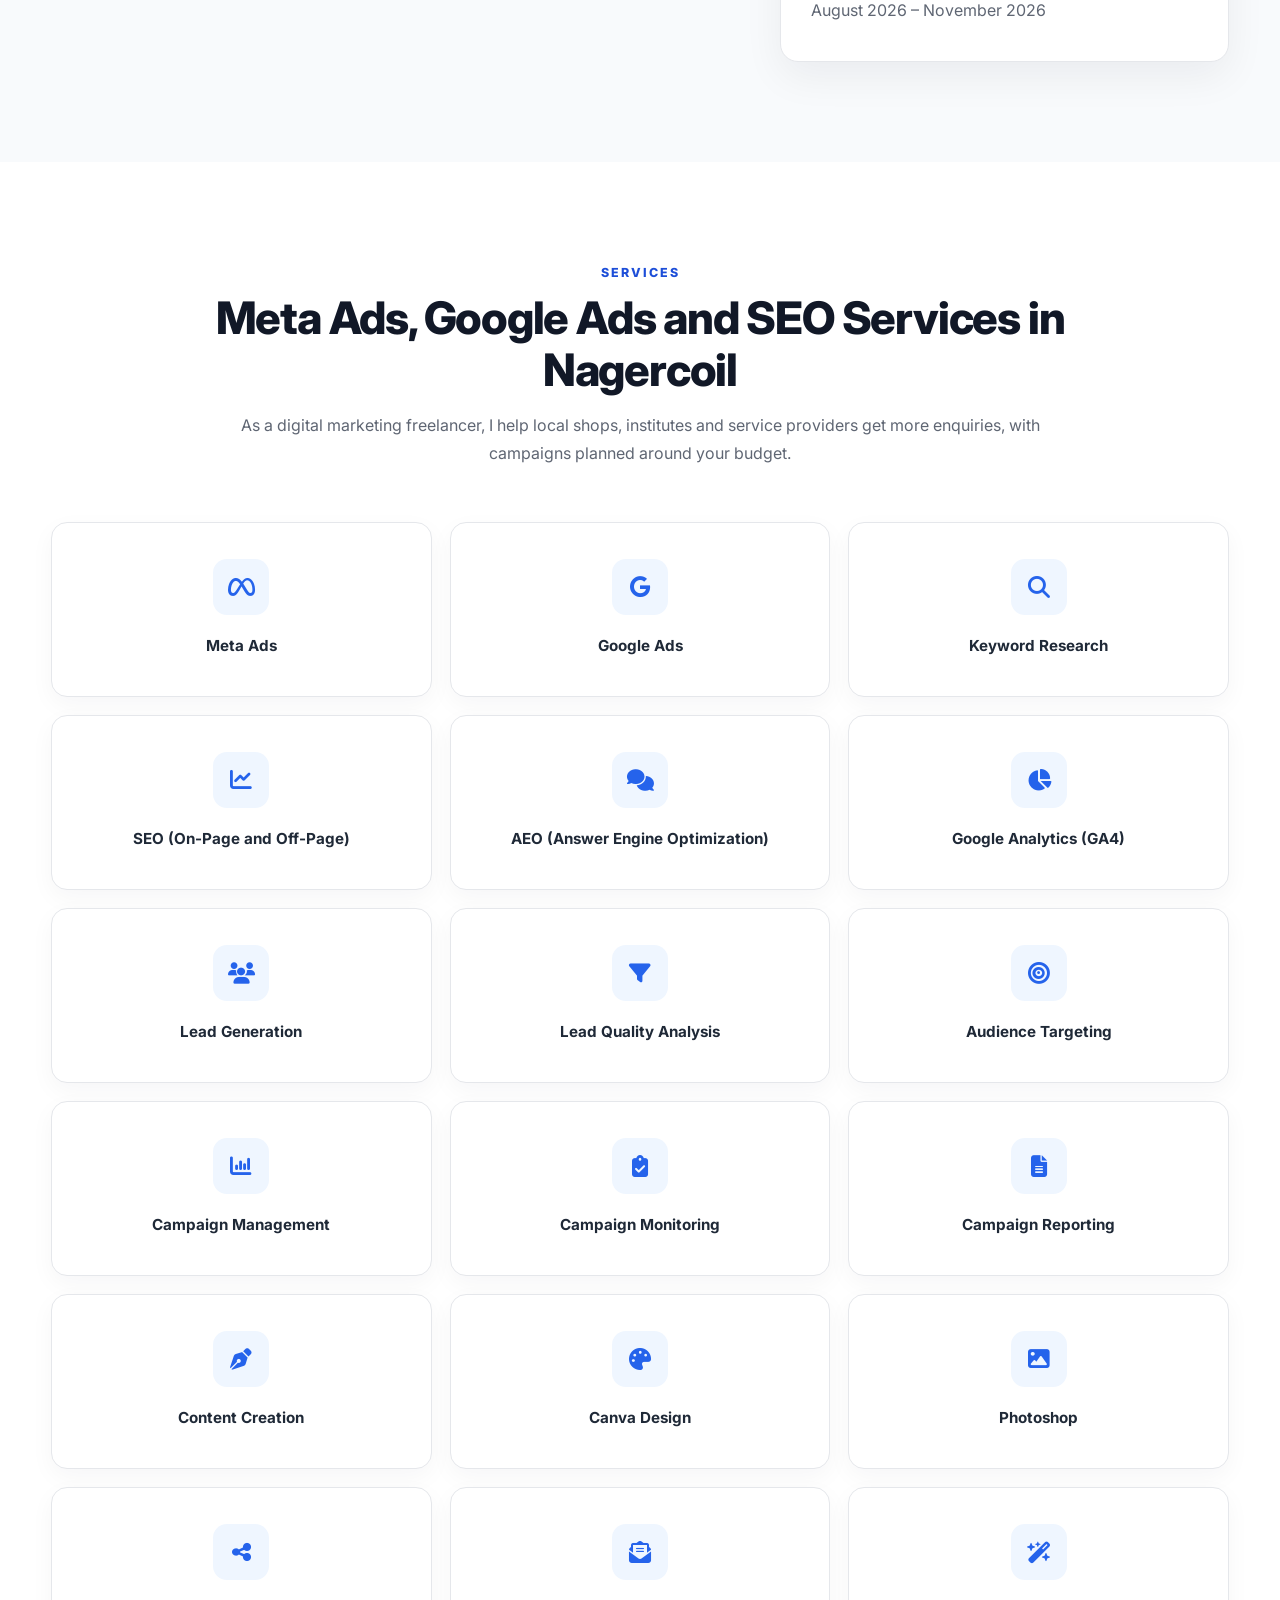
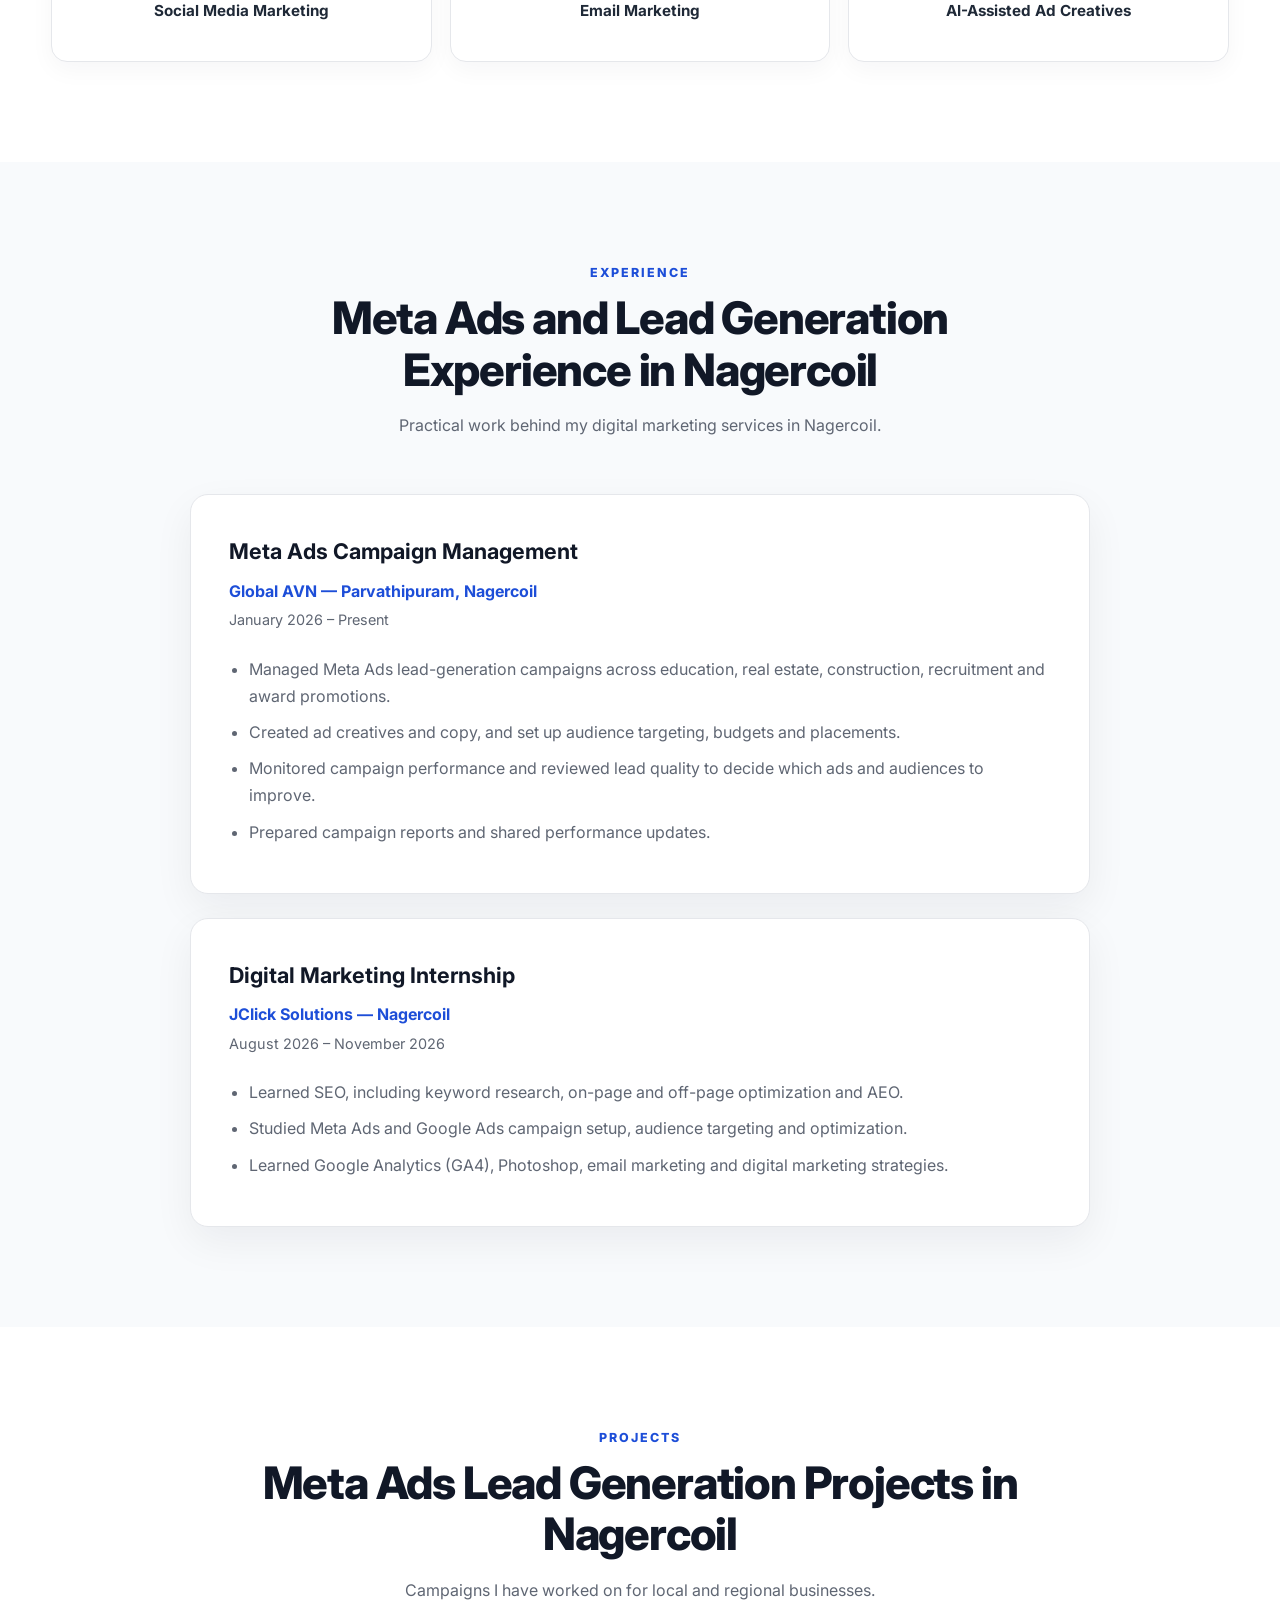
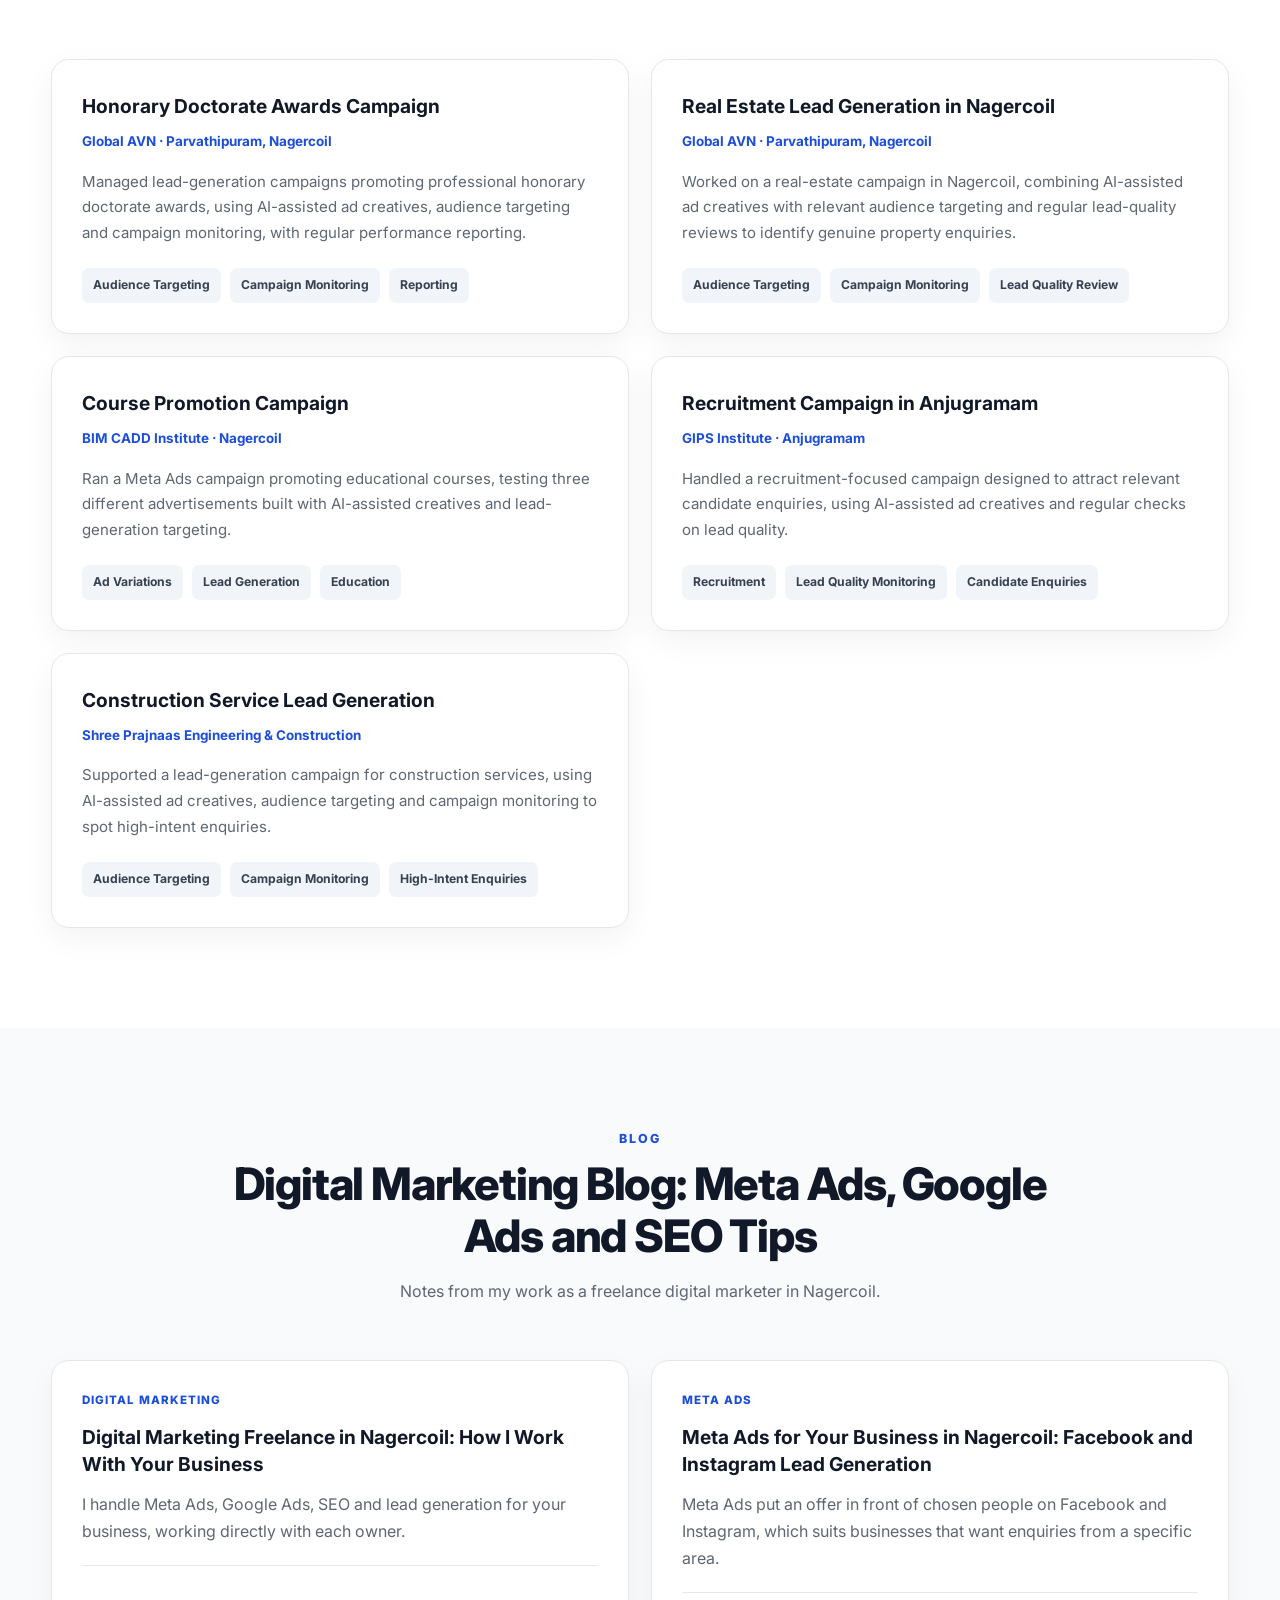
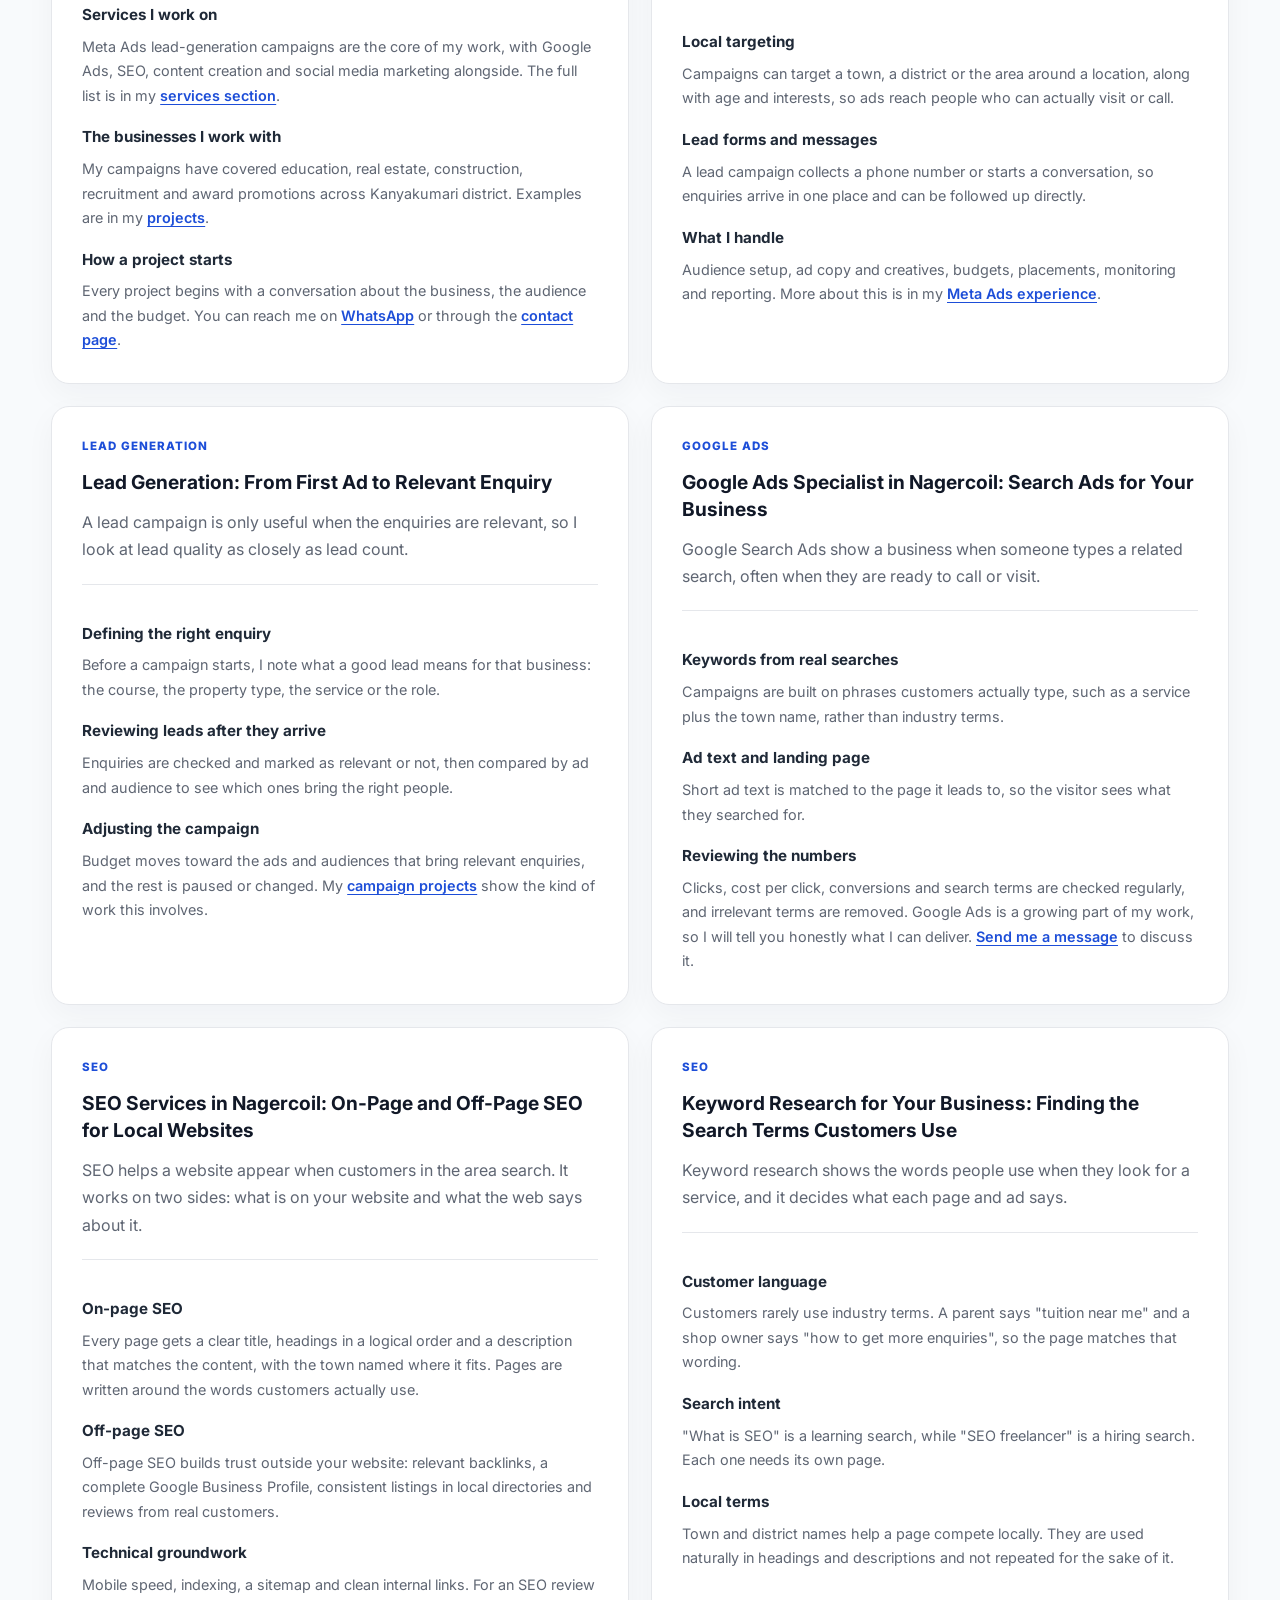
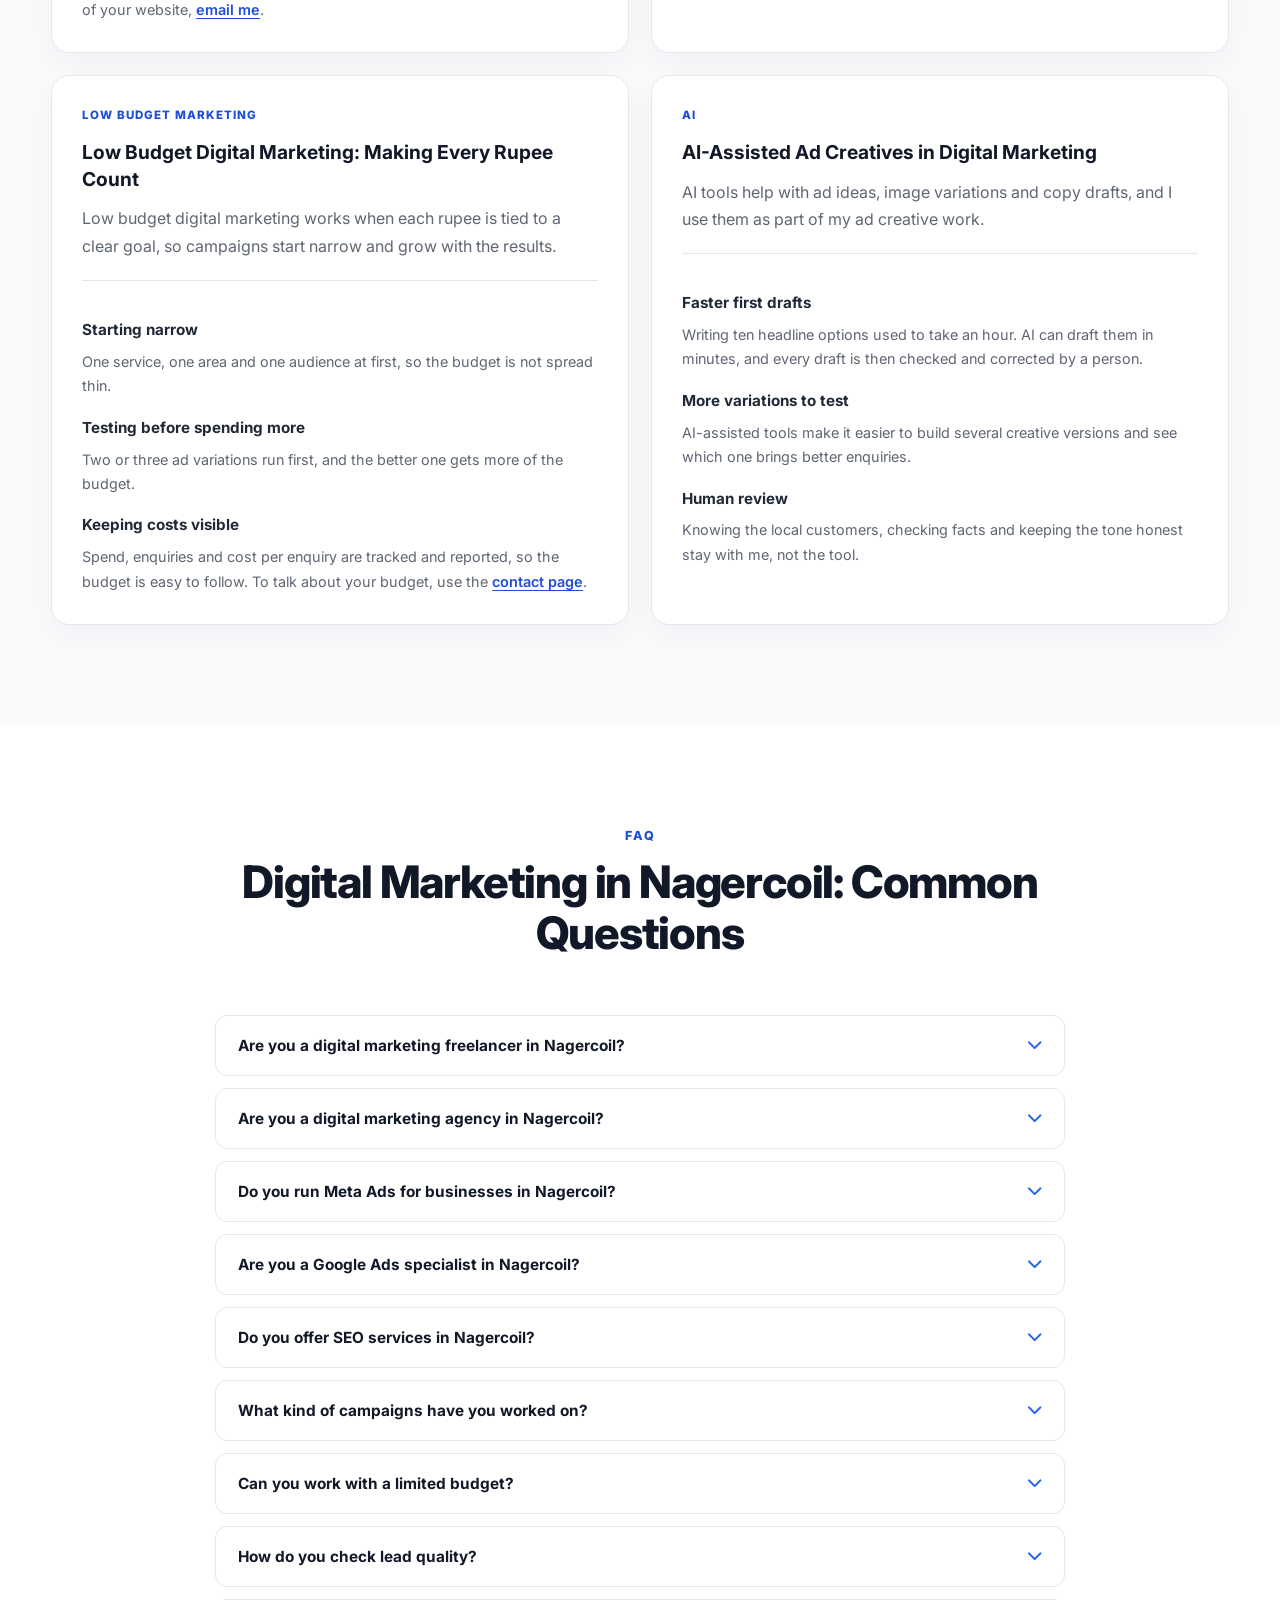
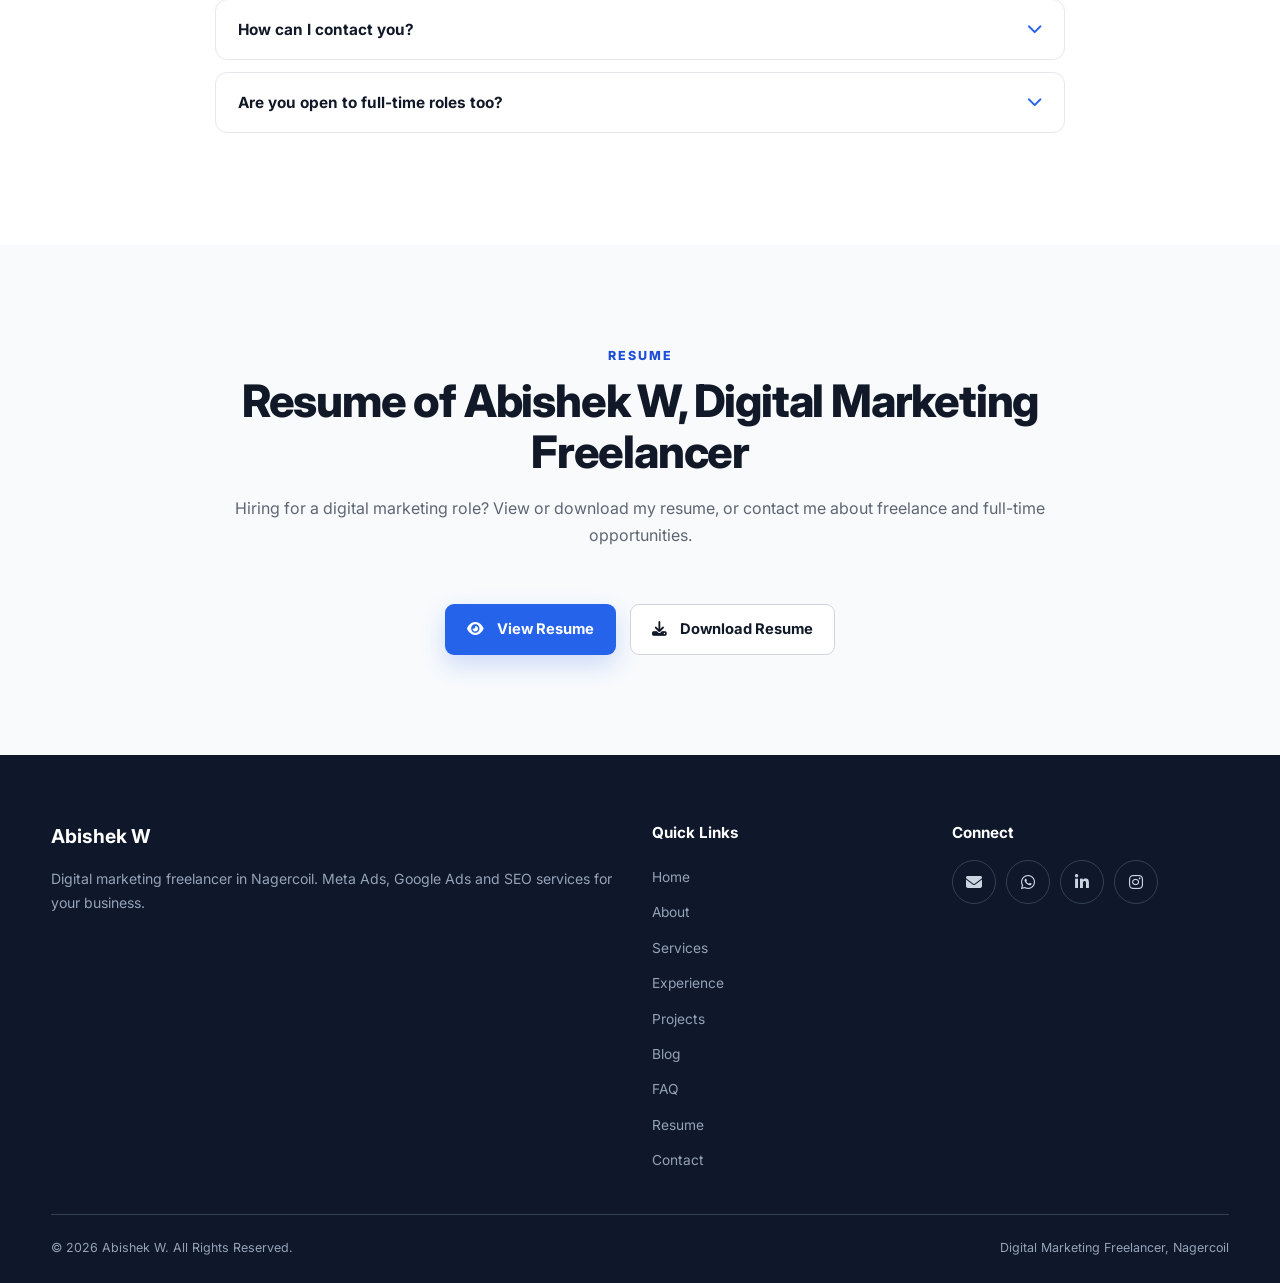
==== commit a6df7e9e: "Update index.html" ====
--- a/index.html
+++ b/index.html
@@ -211,7 +211,7 @@
       </div>
       <div class="floating-card seo-card">
         <div class="floating-icon"><i class="fa-solid fa-magnifying-glass" aria-hidden="true"></i></div>
-        <div class="floating-text"><strong>SEO Services</strong><span>On-Page &amp; Keywords</span></div>
+        <div class="floating-text"><strong>SEO Services</strong><span>On-Page &amp; Off-Page</span></div>
       </div>
     </div>
   </div>
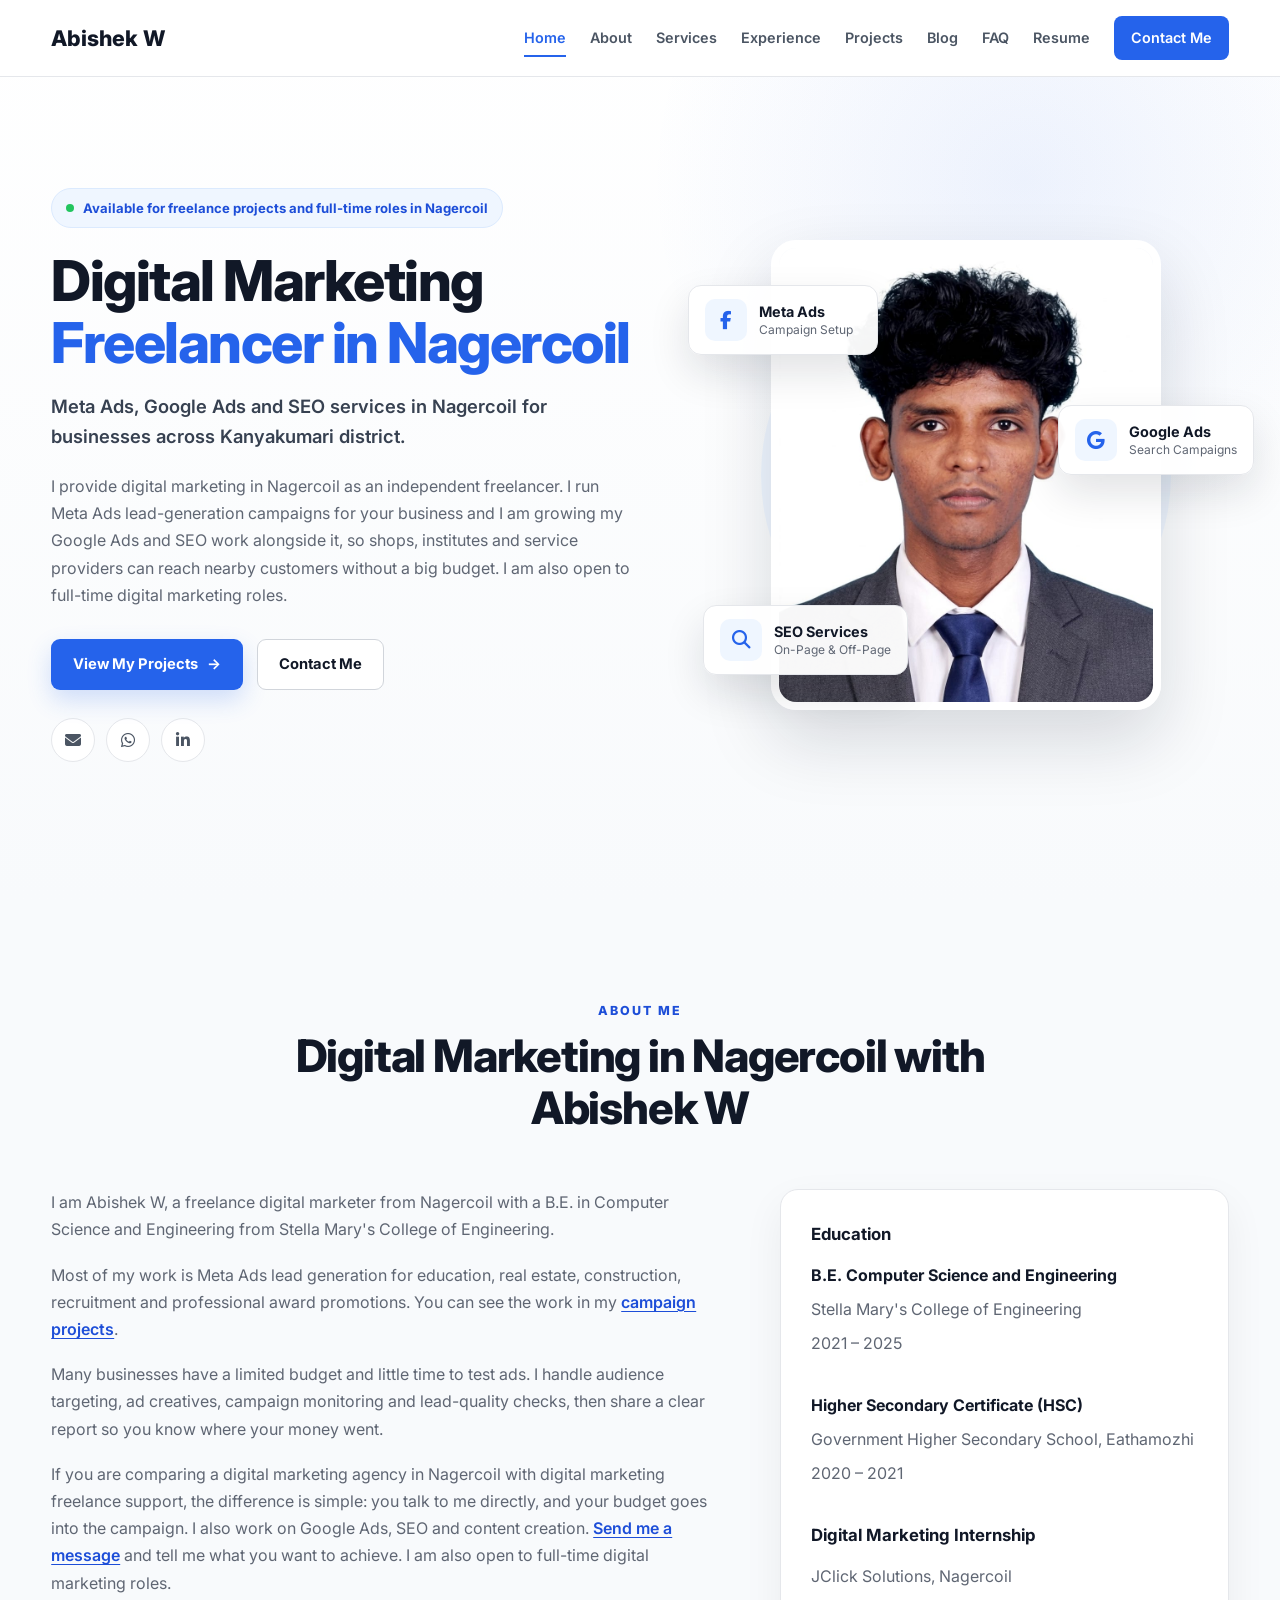
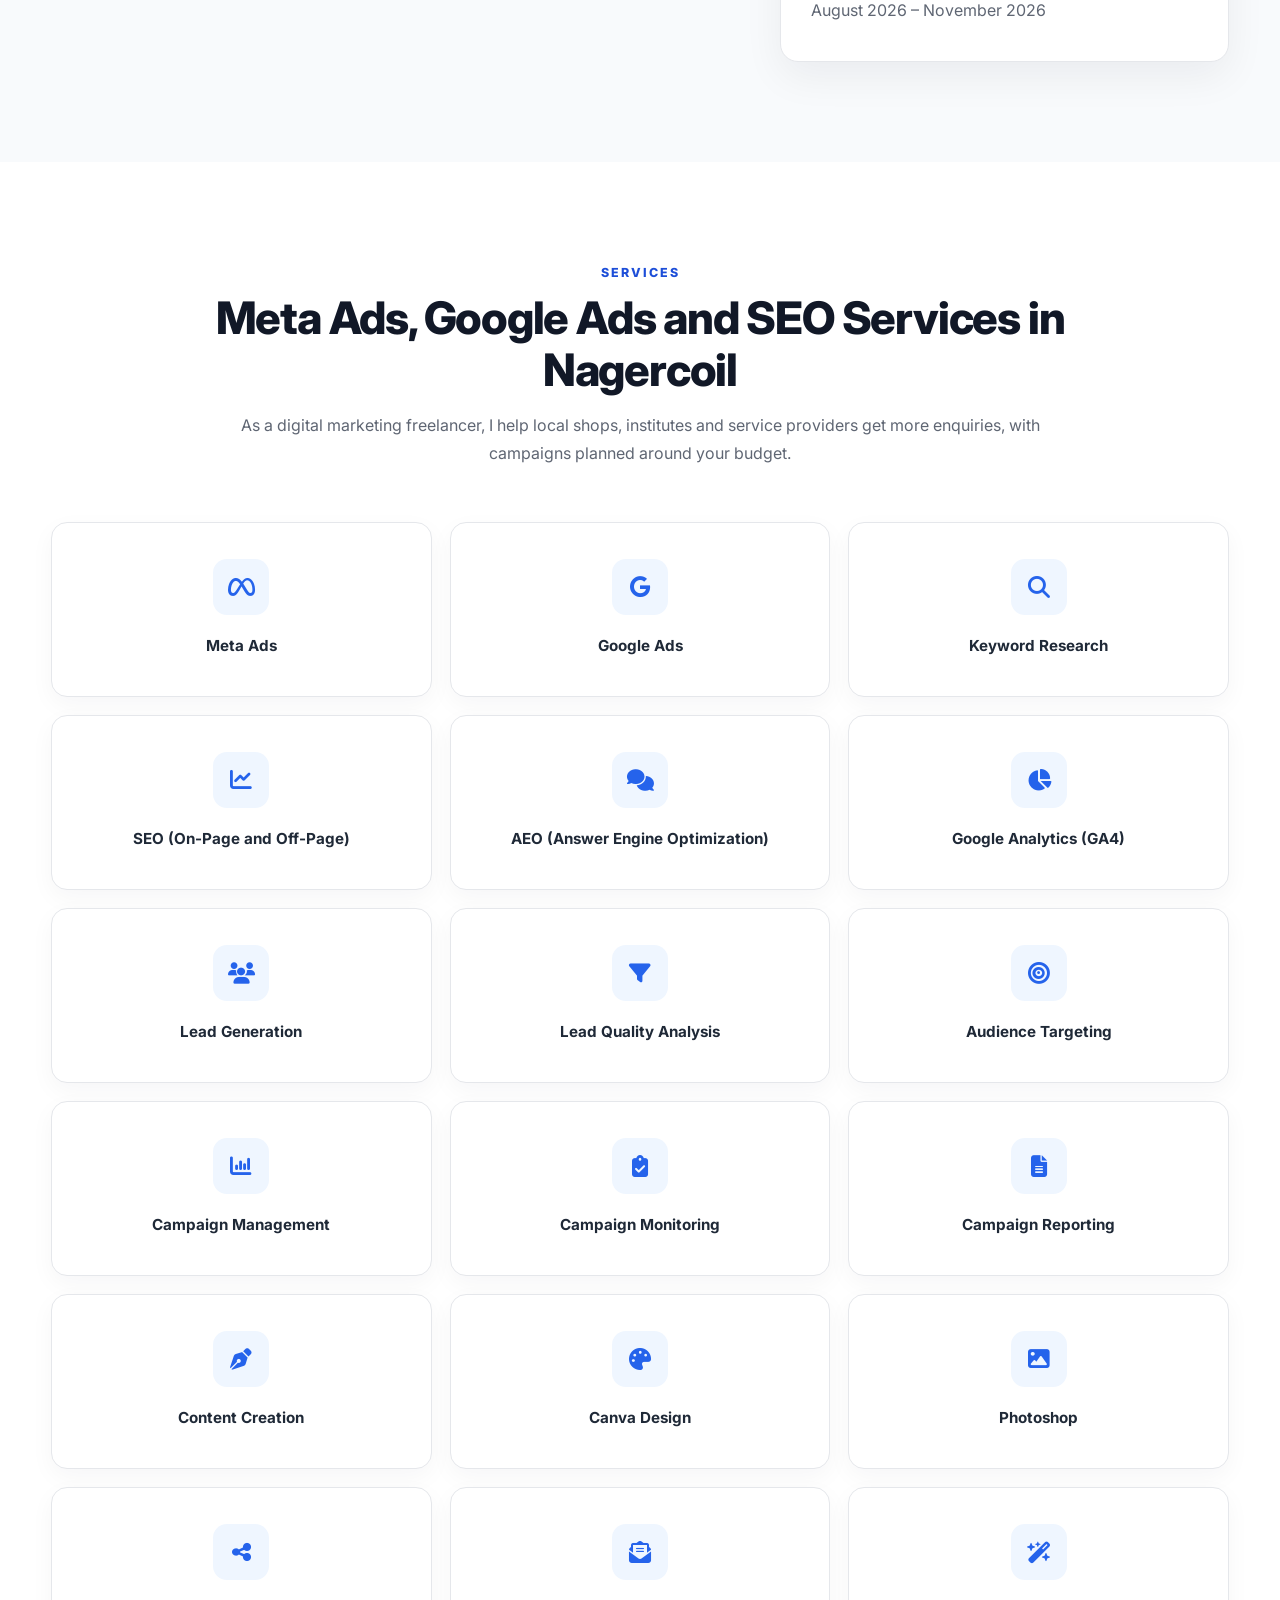
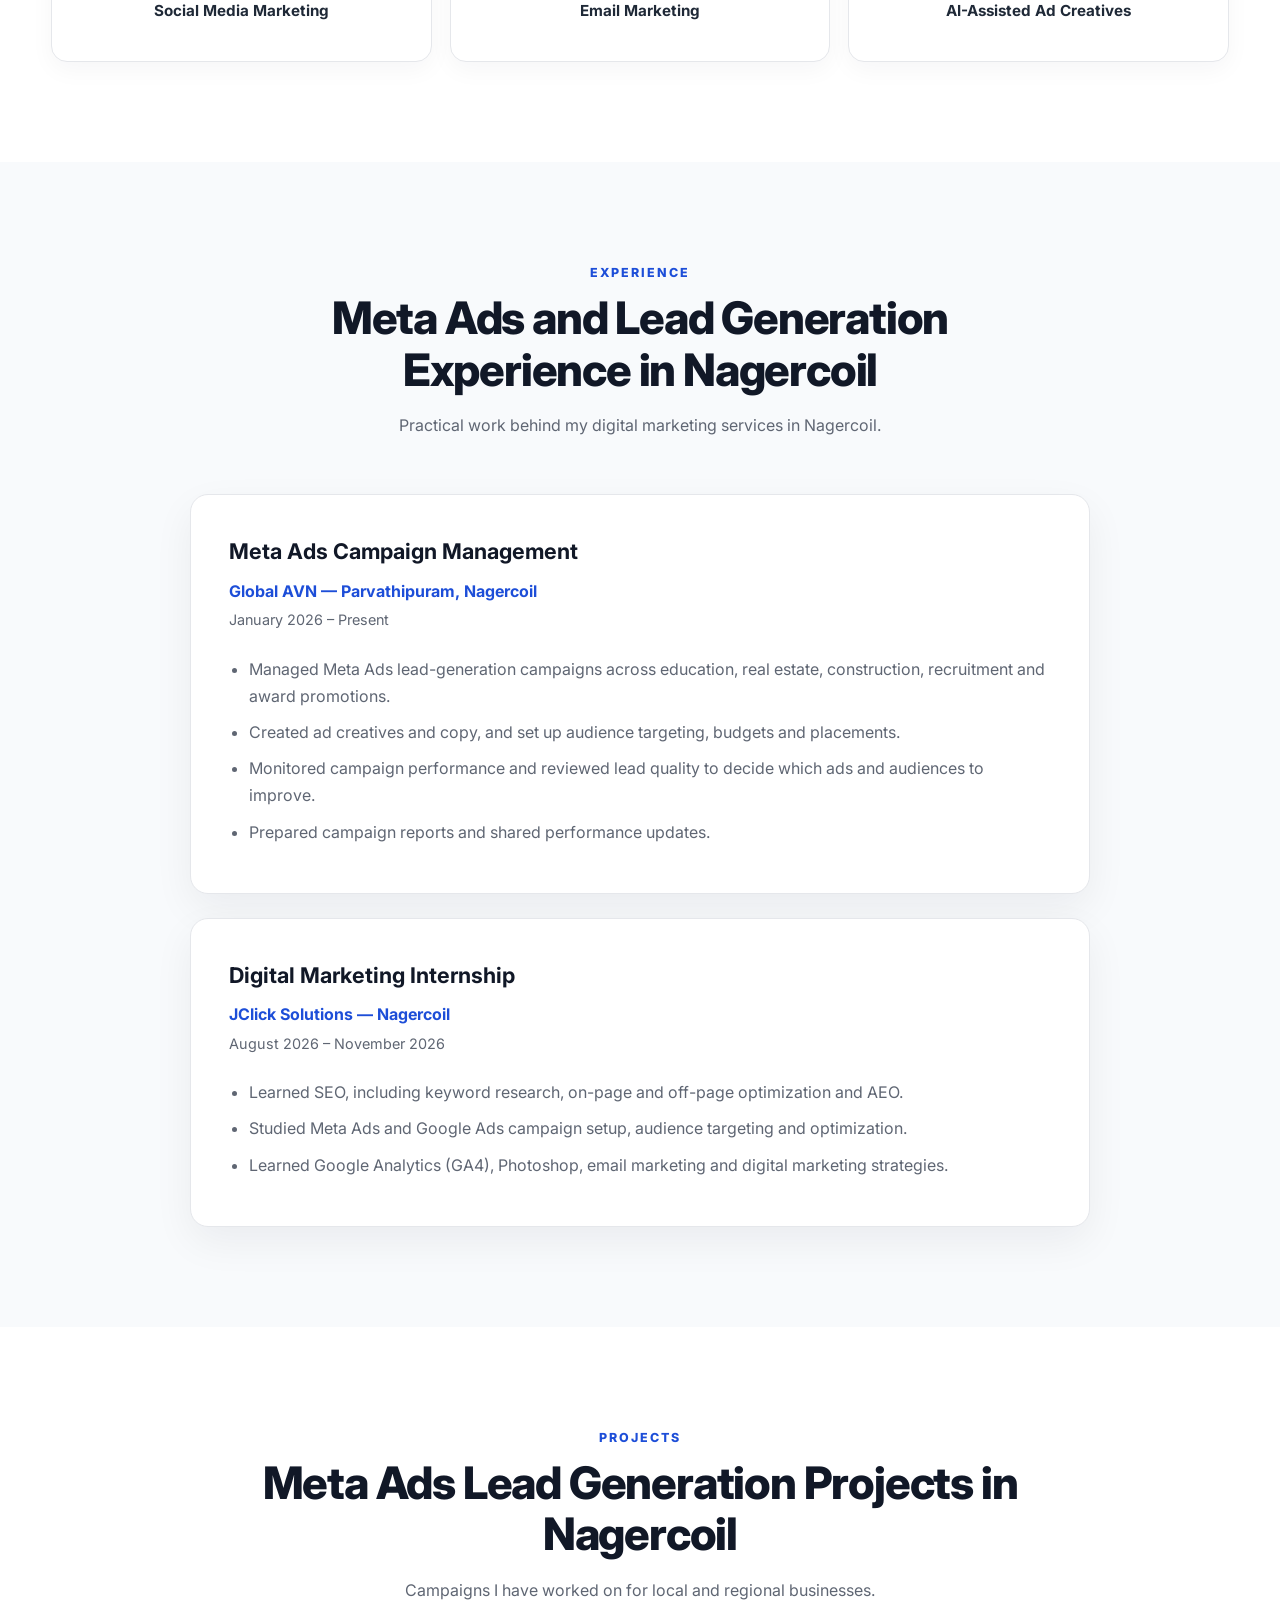
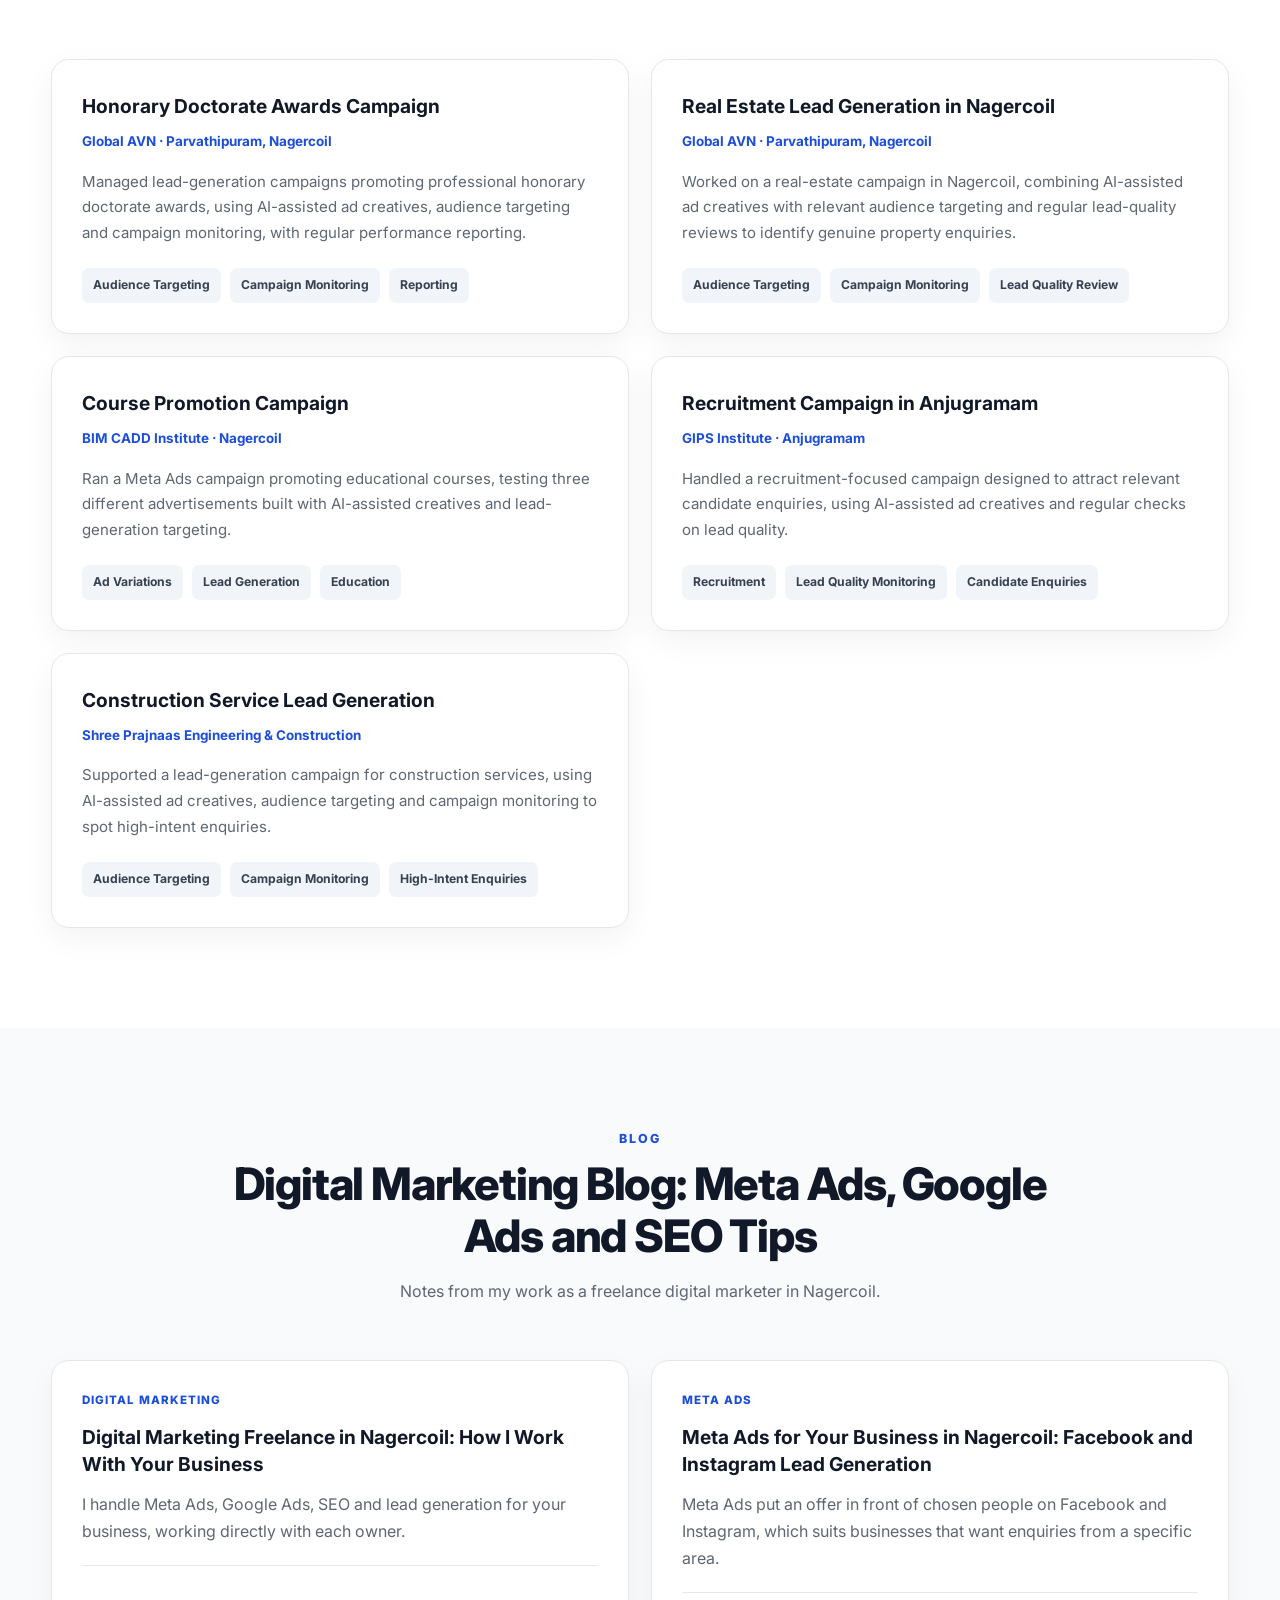
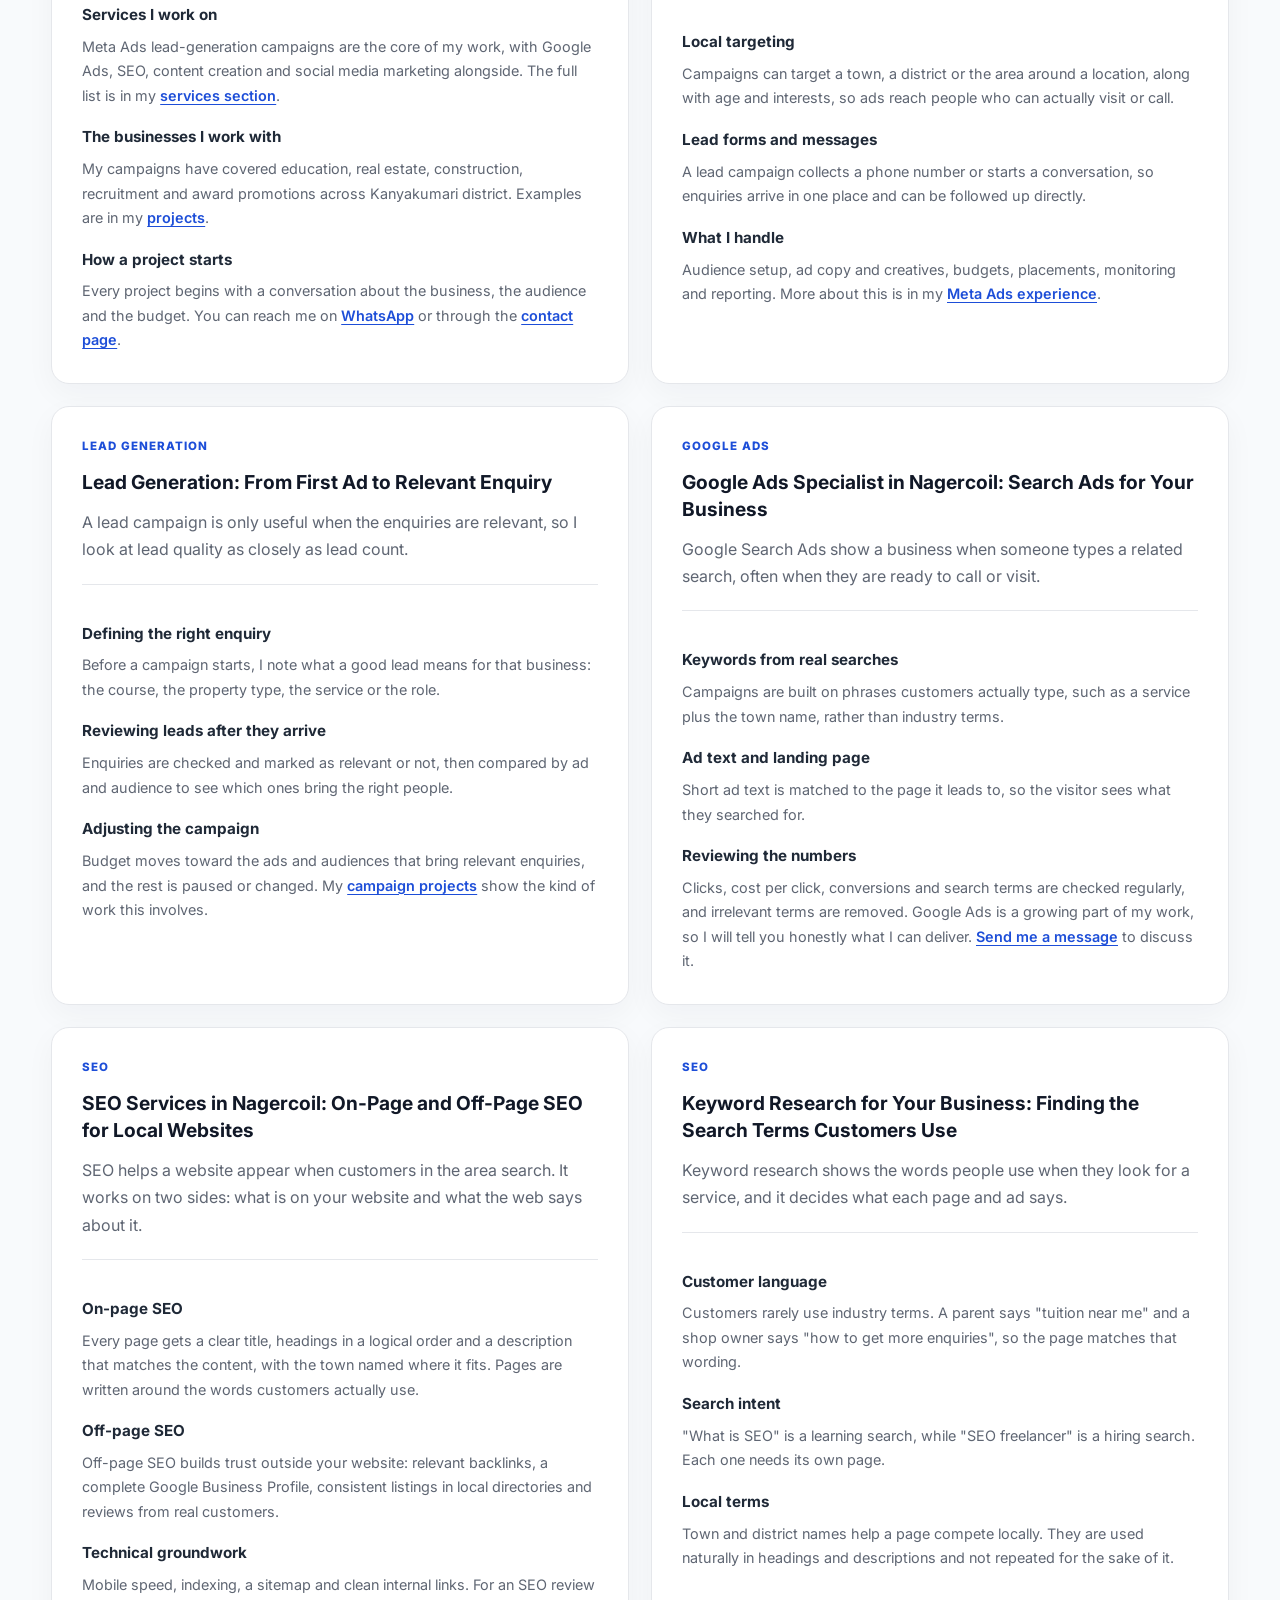
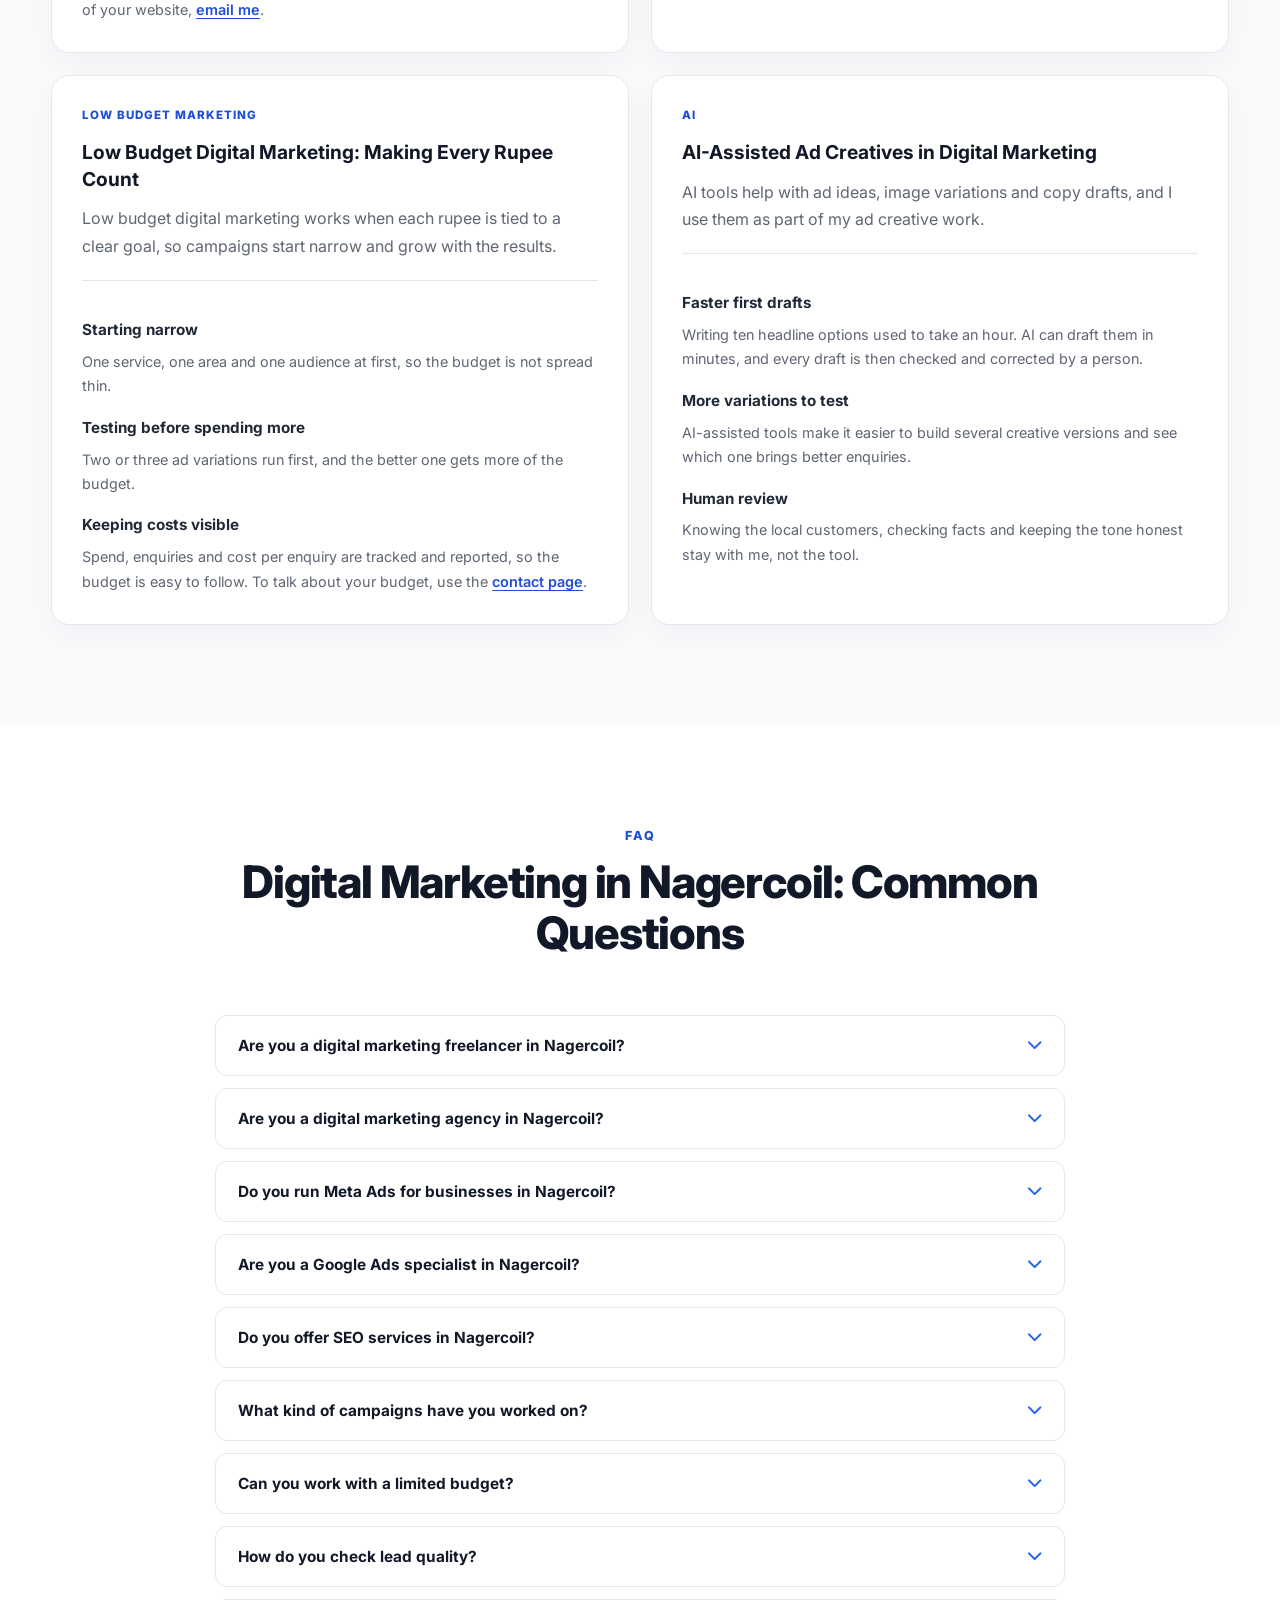
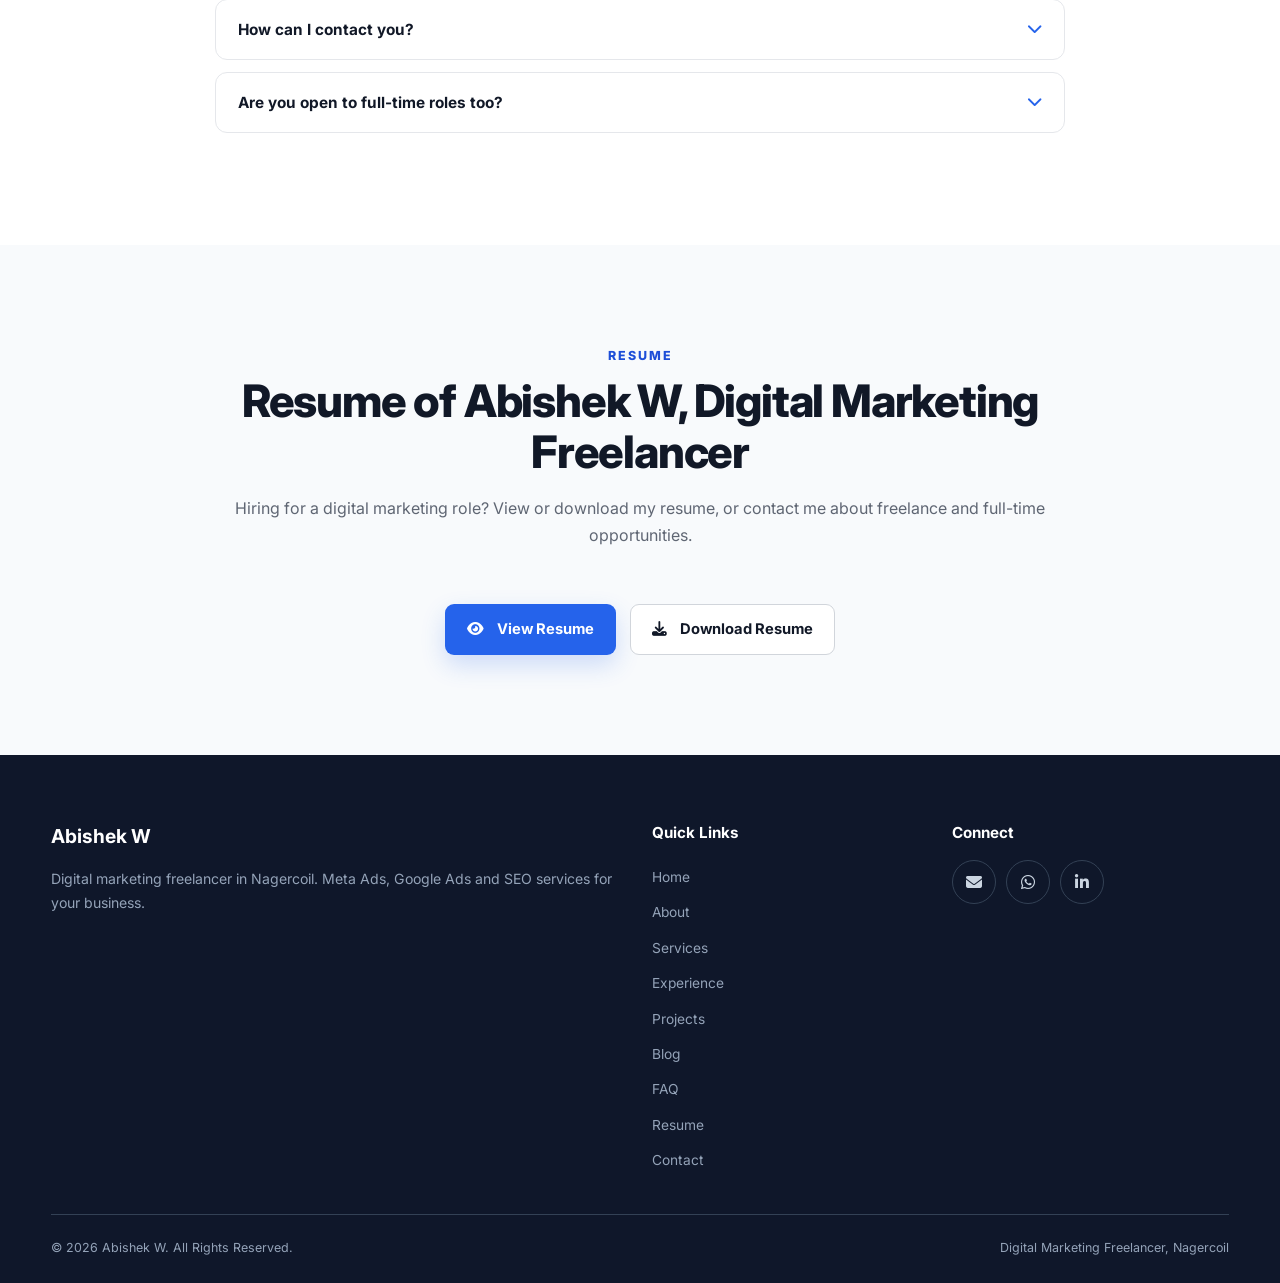
==== commit 9d1f5537: "Update index.html" ====
--- a/index.html
+++ b/index.html
@@ -87,7 +87,7 @@
       "telephone": "+919489240449",
       "knowsAbout": ["Digital marketing", "SEO", "Google Ads", "Meta Ads", "Lead generation"],
       "address": {"@type": "PostalAddress", "addressLocality": "Nagercoil", "addressRegion": "Tamil Nadu", "addressCountry": "IN"},
-      "sameAs": ["https://www.linkedin.com/in/abishekw06/", "https://www.instagram.com/aa_bhee_/"]
+      "sameAs": ["https://www.linkedin.com/in/abishekw06/"]
     },
     {
       "@type": "ProfessionalService",
@@ -194,7 +194,6 @@
         <a href="mailto:abishek1234ab@gmail.com" aria-label="Email Abishek"><i class="fa-solid fa-envelope" aria-hidden="true"></i></a>
         <a href="https://wa.me/919489240449" target="_blank" rel="noopener" aria-label="WhatsApp Abishek"><i class="fa-brands fa-whatsapp" aria-hidden="true"></i></a>
         <a href="https://www.linkedin.com/in/abishekw06/" target="_blank" rel="noopener" aria-label="Abishek on LinkedIn"><i class="fa-brands fa-linkedin-in" aria-hidden="true"></i></a>
-        <a href="https://www.instagram.com/aa_bhee_/" target="_blank" rel="noopener" aria-label="Abishek on Instagram"><i class="fa-brands fa-instagram" aria-hidden="true"></i></a>
       </div>
     </div>
 
@@ -621,7 +620,6 @@
           <a href="mailto:abishek1234ab@gmail.com" aria-label="Email"><i class="fa-solid fa-envelope" aria-hidden="true"></i></a>
           <a href="https://wa.me/919489240449" target="_blank" rel="noopener" aria-label="WhatsApp"><i class="fa-brands fa-whatsapp" aria-hidden="true"></i></a>
           <a href="https://www.linkedin.com/in/abishekw06/" target="_blank" rel="noopener" aria-label="LinkedIn"><i class="fa-brands fa-linkedin-in" aria-hidden="true"></i></a>
-          <a href="https://www.instagram.com/aa_bhee_/" target="_blank" rel="noopener" aria-label="Instagram"><i class="fa-brands fa-instagram" aria-hidden="true"></i></a>
         </div>
       </div>
     </div>
--- a/style.css
+++ b/style.css
@@ -573,6 +573,17 @@
 
 
 /* =========================================================
+   CONTACT FORM STATUS
+========================================================= */
+.form-status { font-size: 0.92rem; font-weight: 600; min-height: 1.4em; }
+.form-status.success { color: #166534; }
+.form-status.error { color: #b91c1c; }
+.form-status a { color: #1d4ed8; text-decoration: underline; text-underline-offset: 3px; }
+.form-note { margin-top: 8px; color: #5f6673; font-size: 0.8rem; line-height: 1.5; }
+.contact-form .btn:disabled { opacity: 0.7; cursor: not-allowed; transform: none; }
+
+
+/* =========================================================
    REDUCED MOTION
 ========================================================= */
 @media (prefers-reduced-motion: reduce) {
